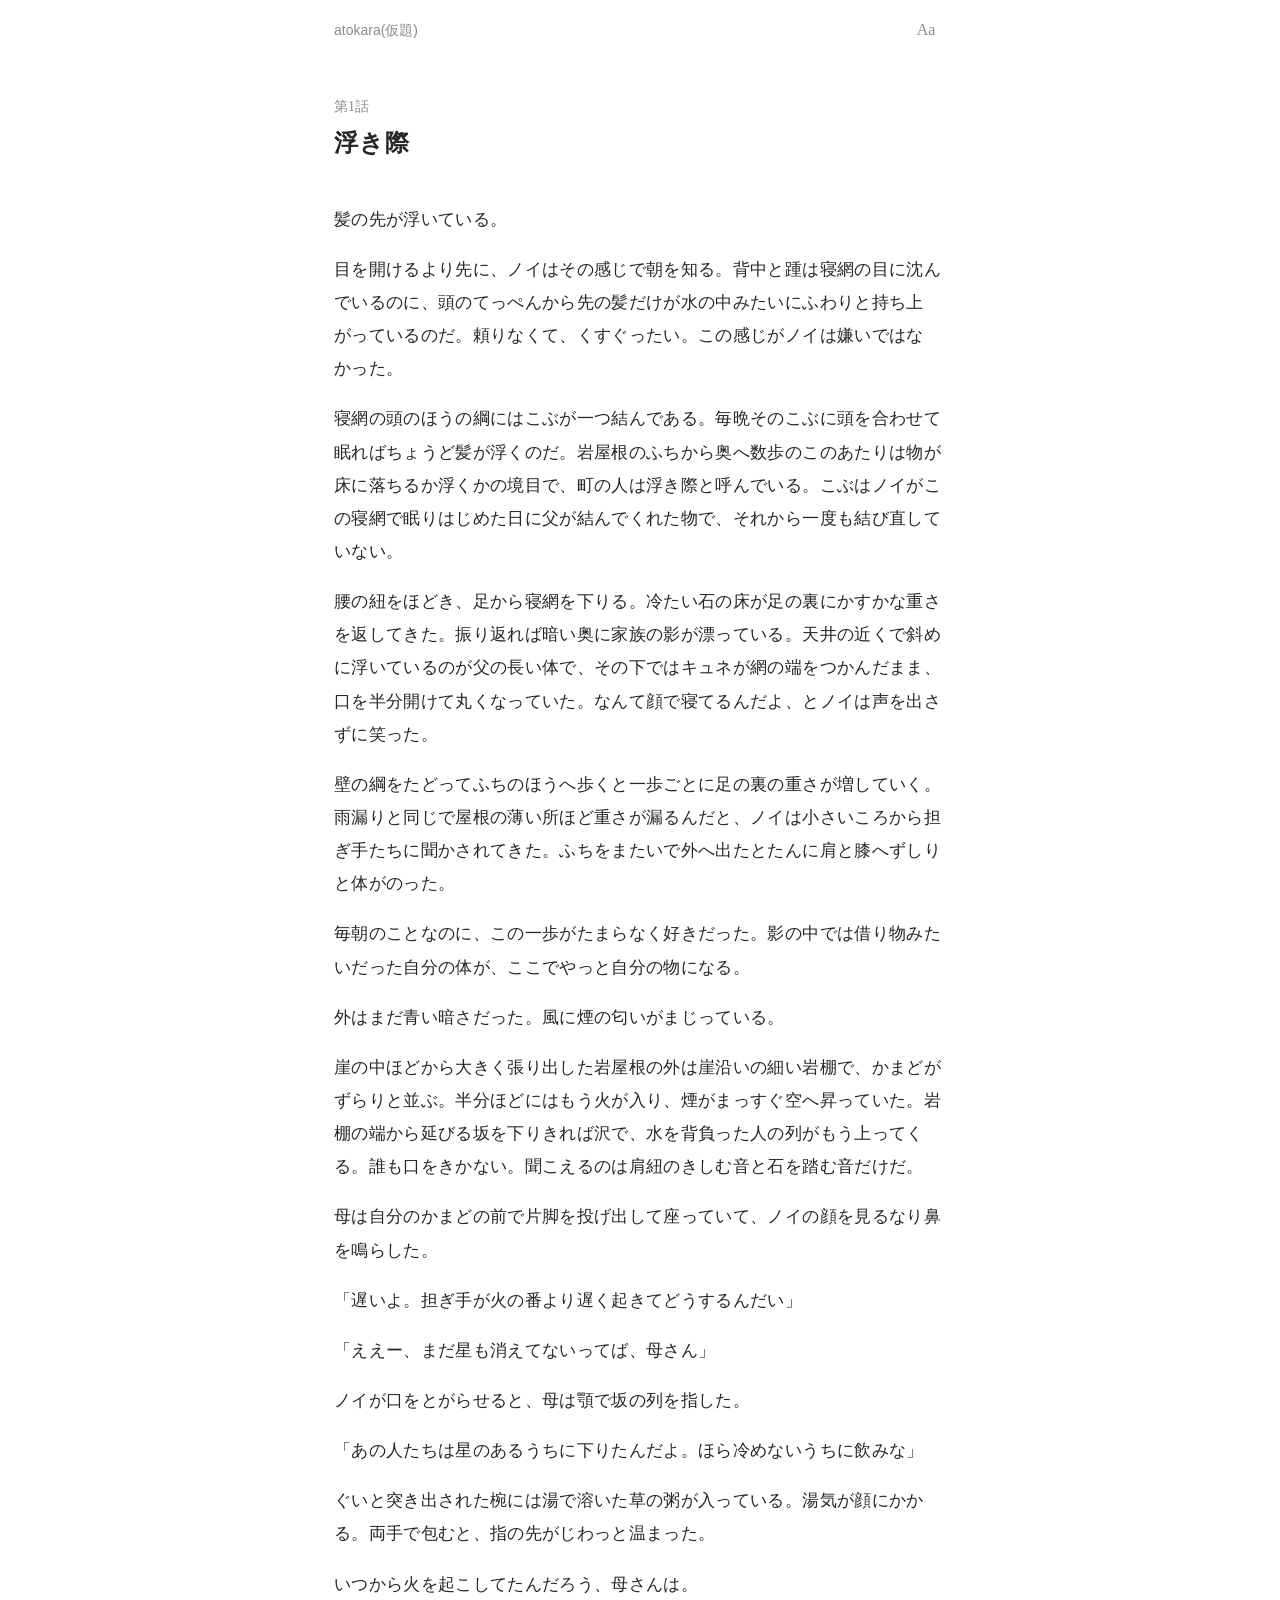
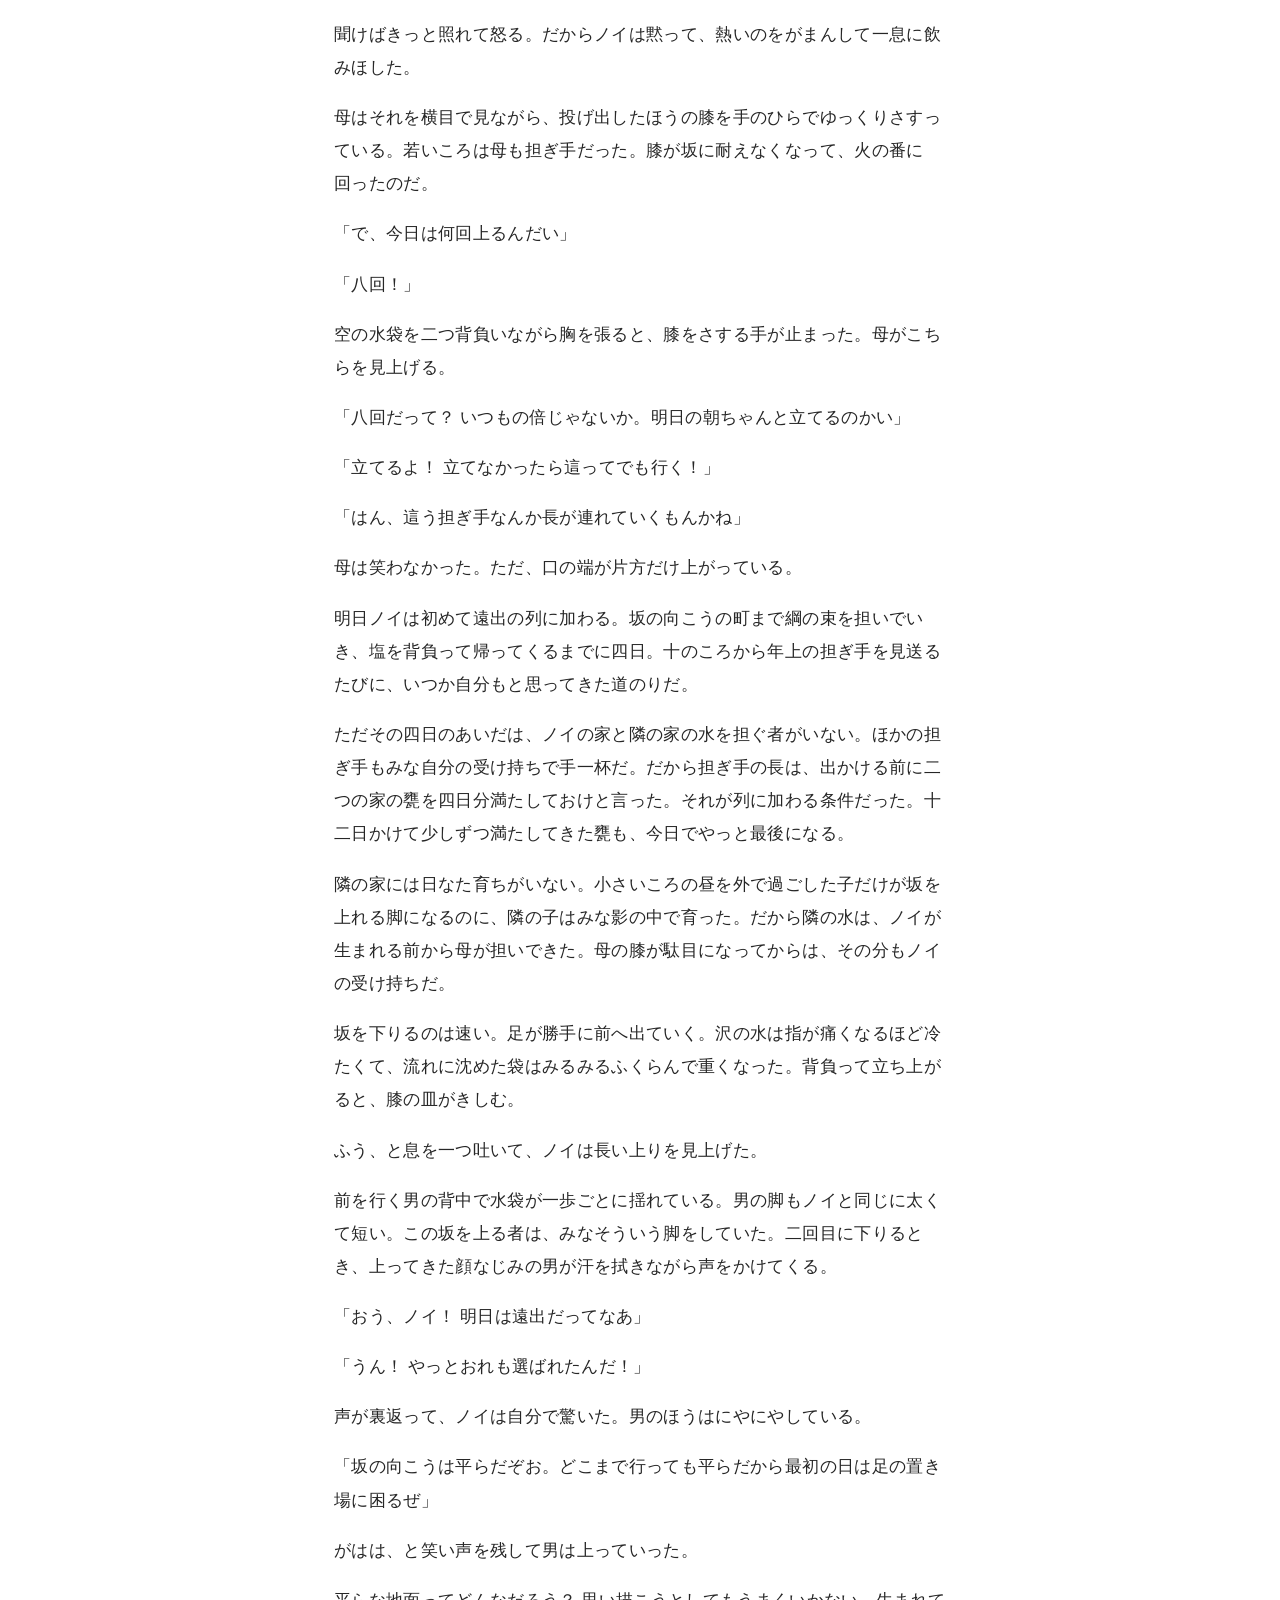
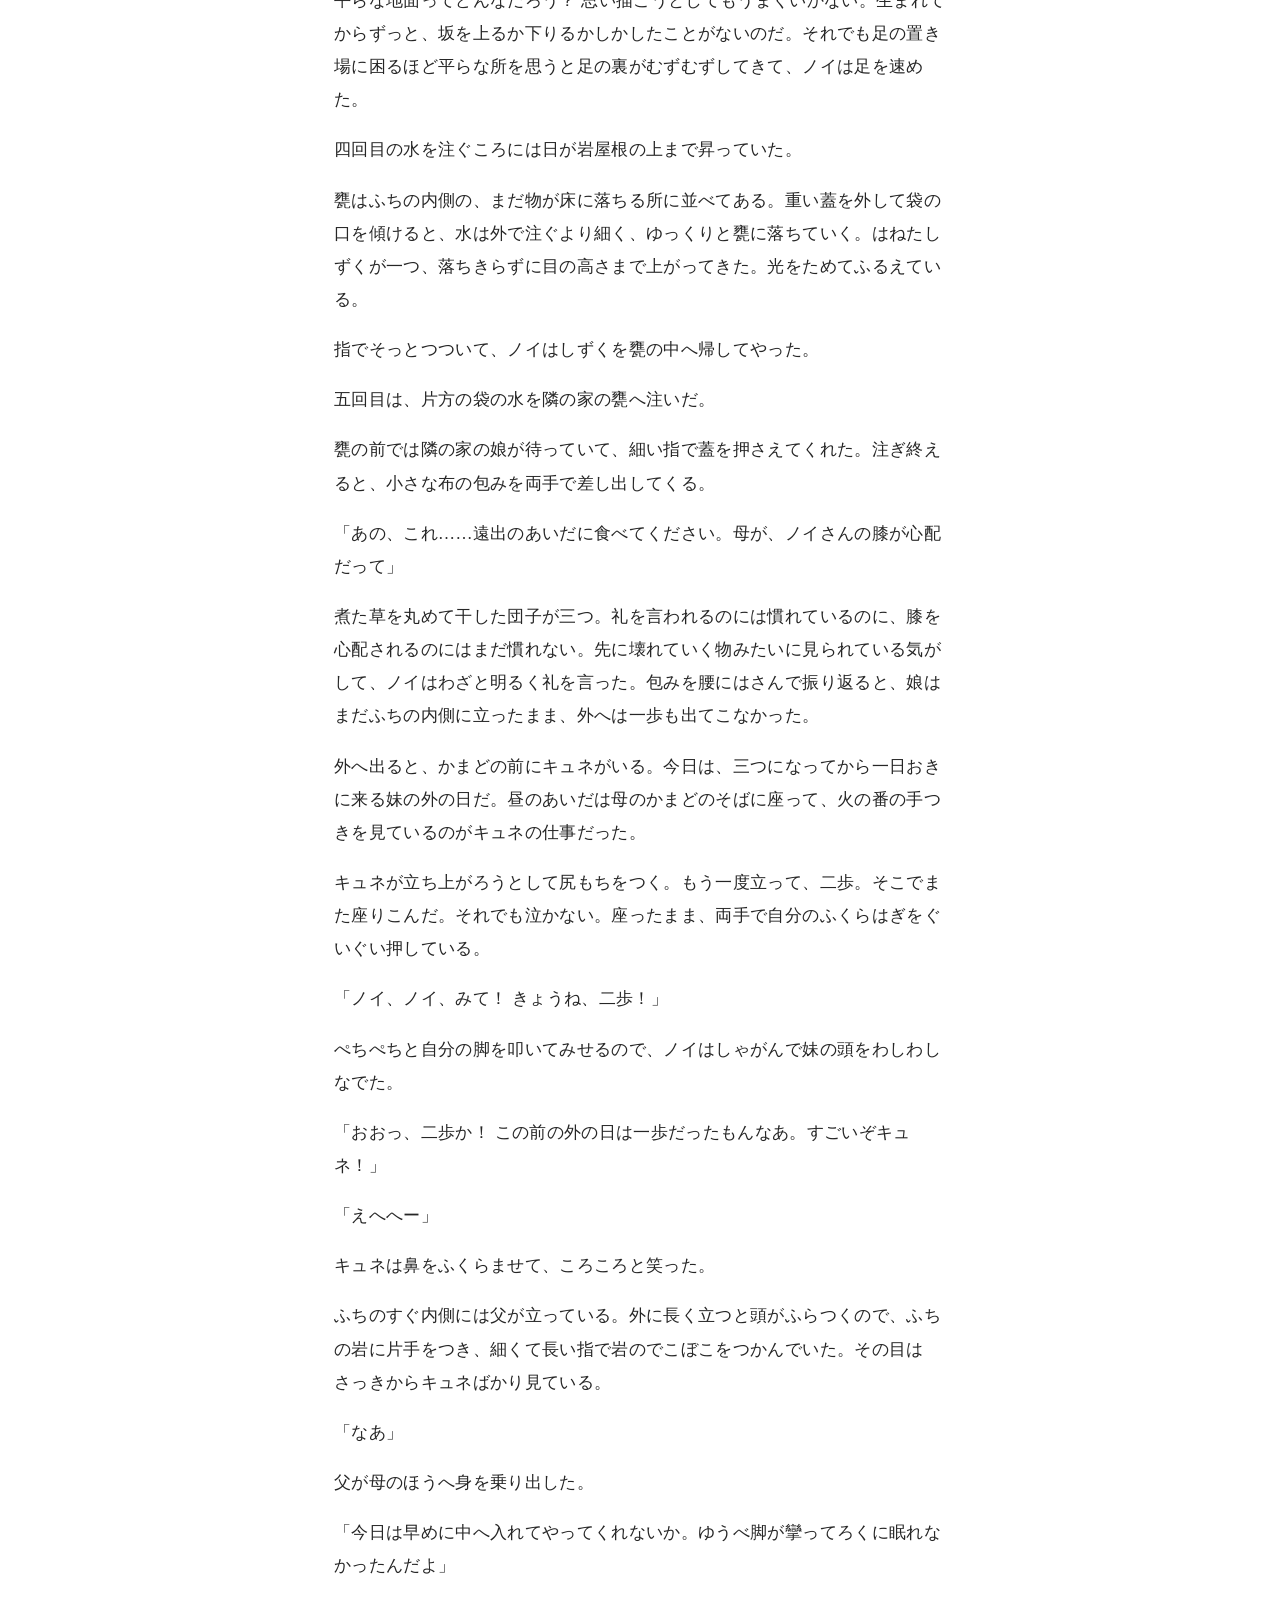
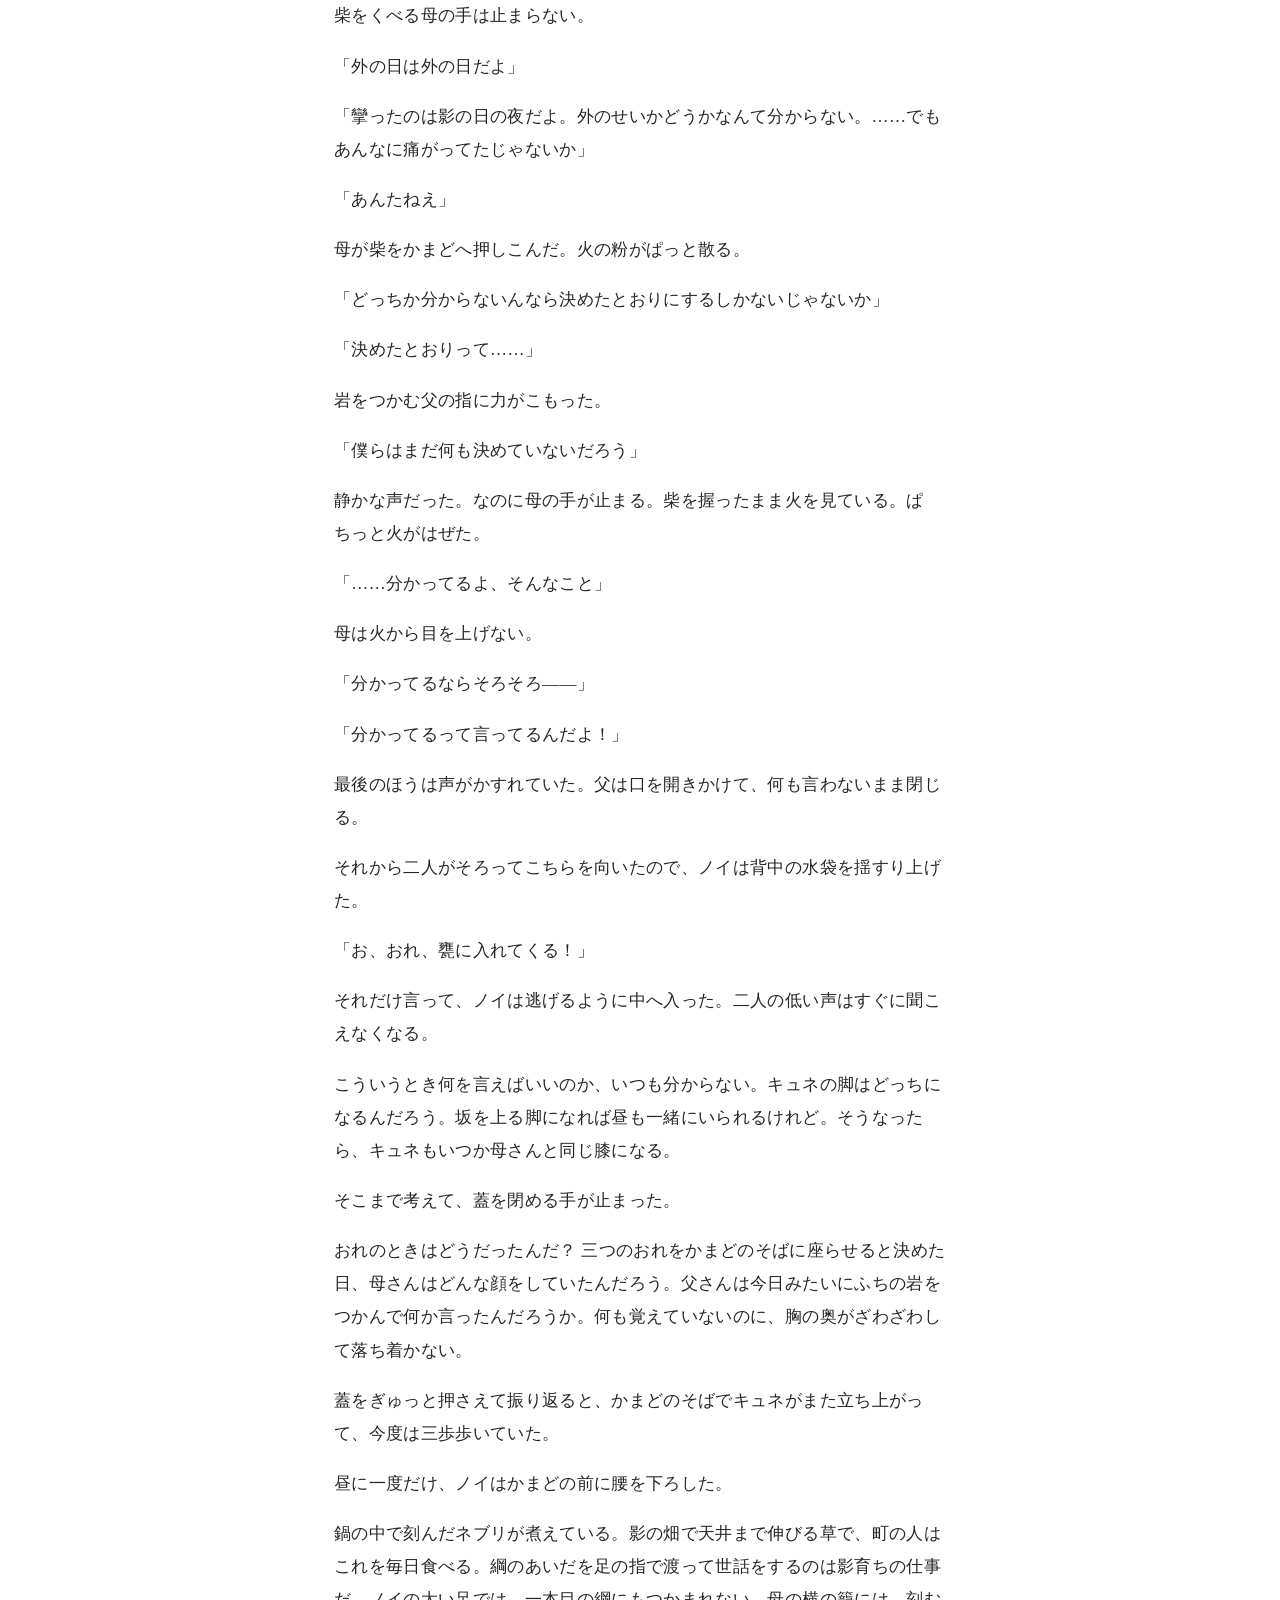
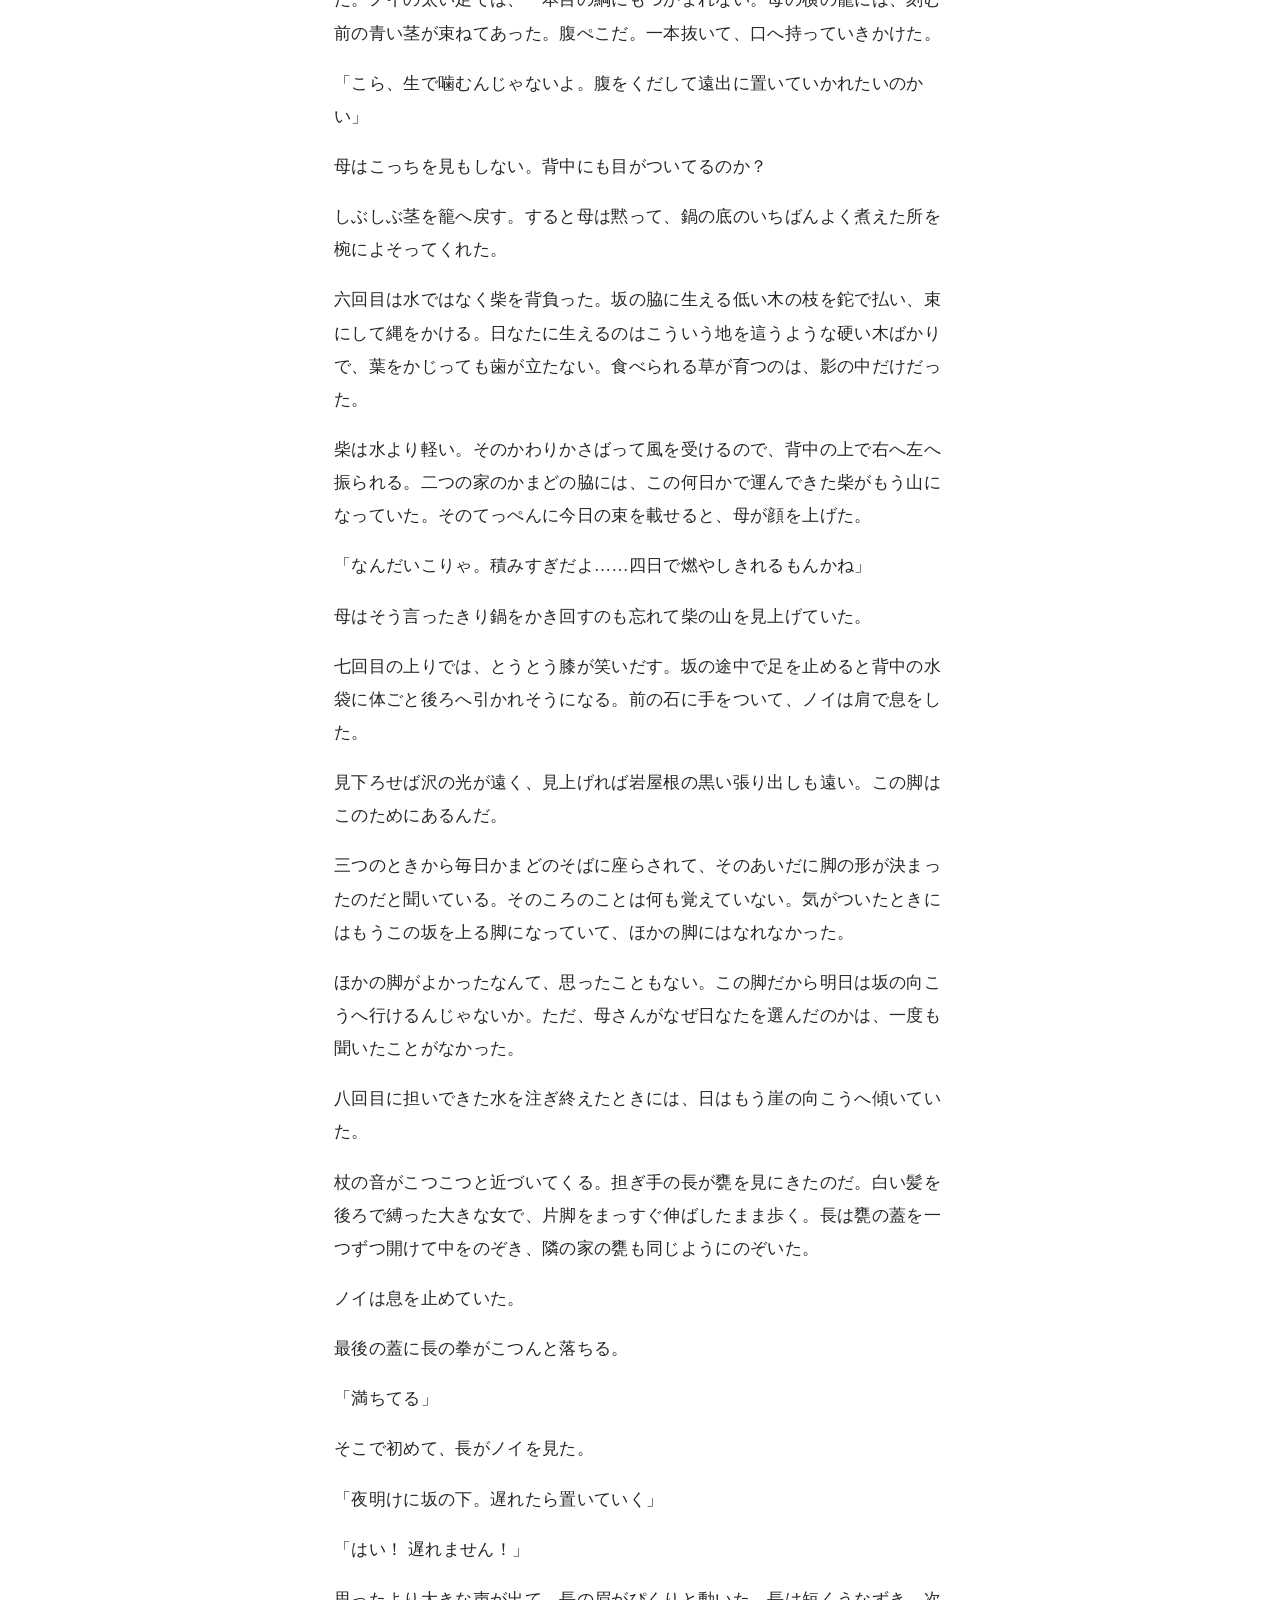
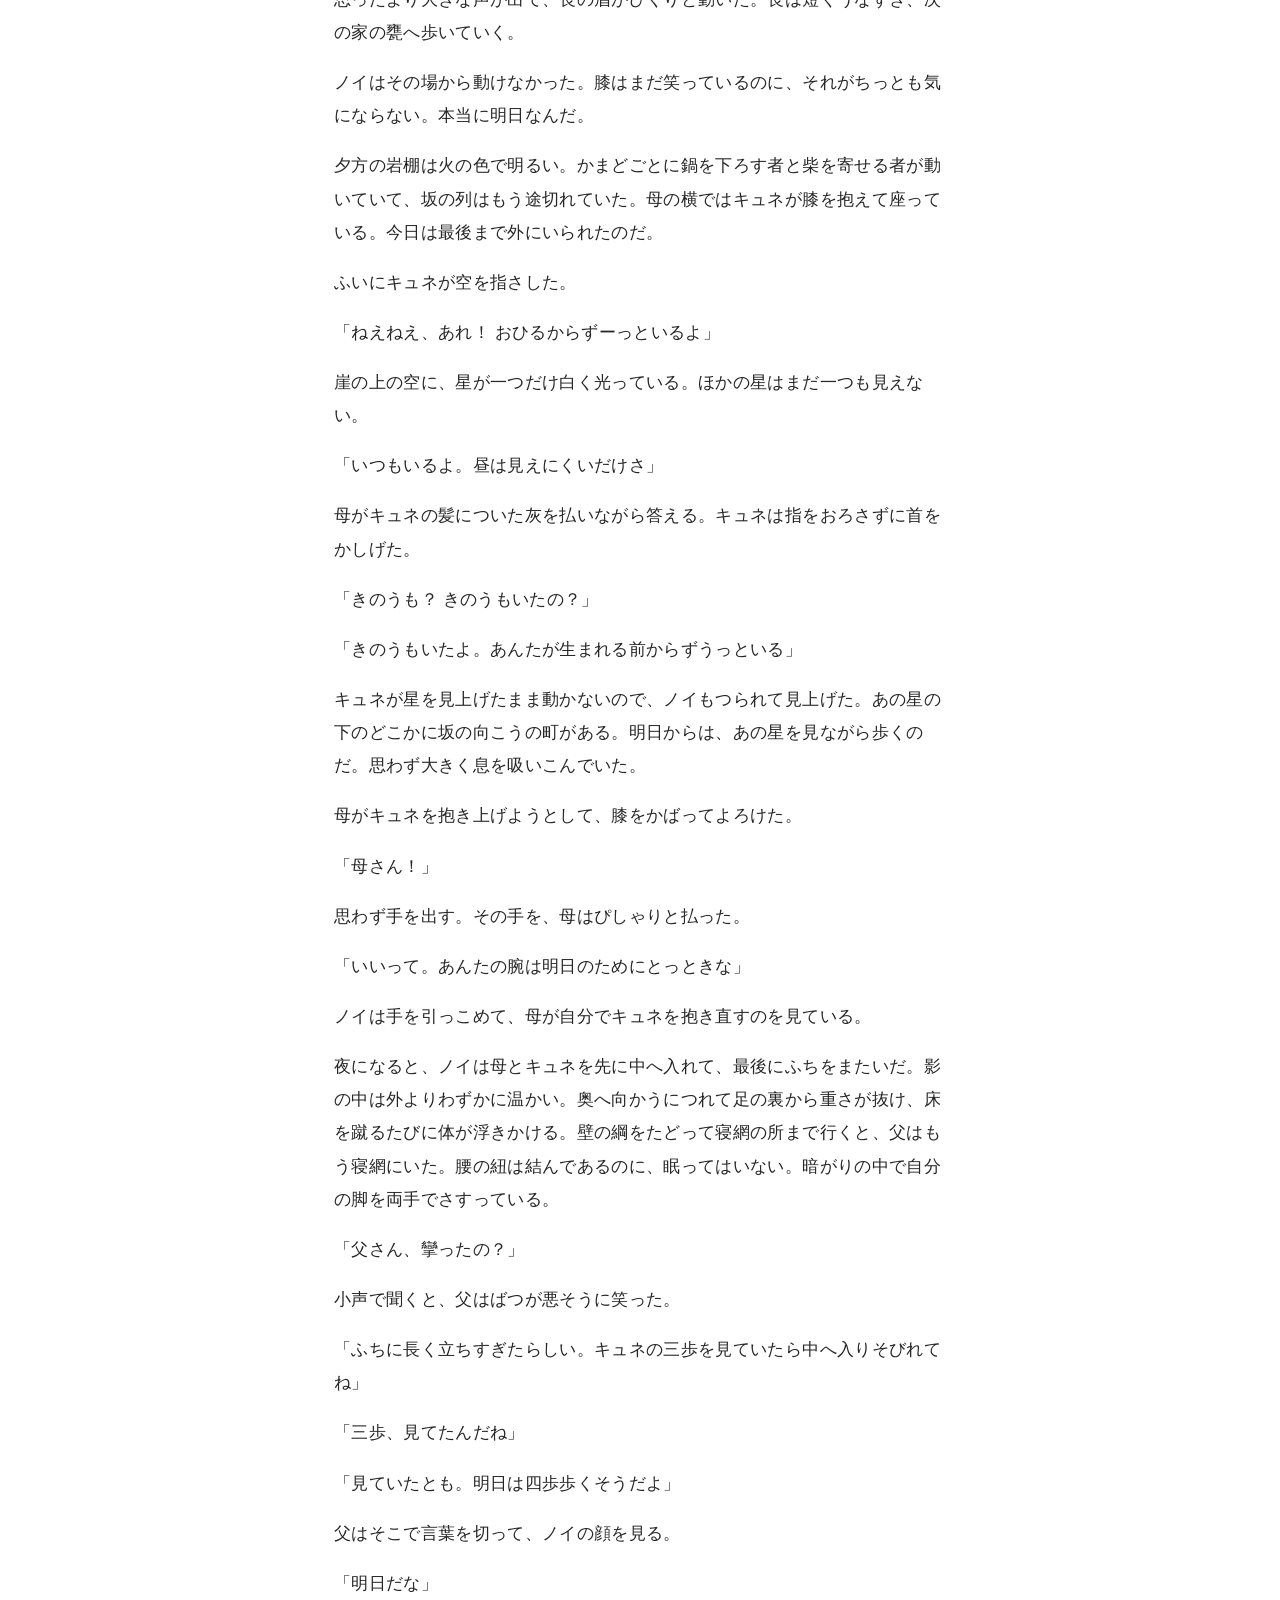
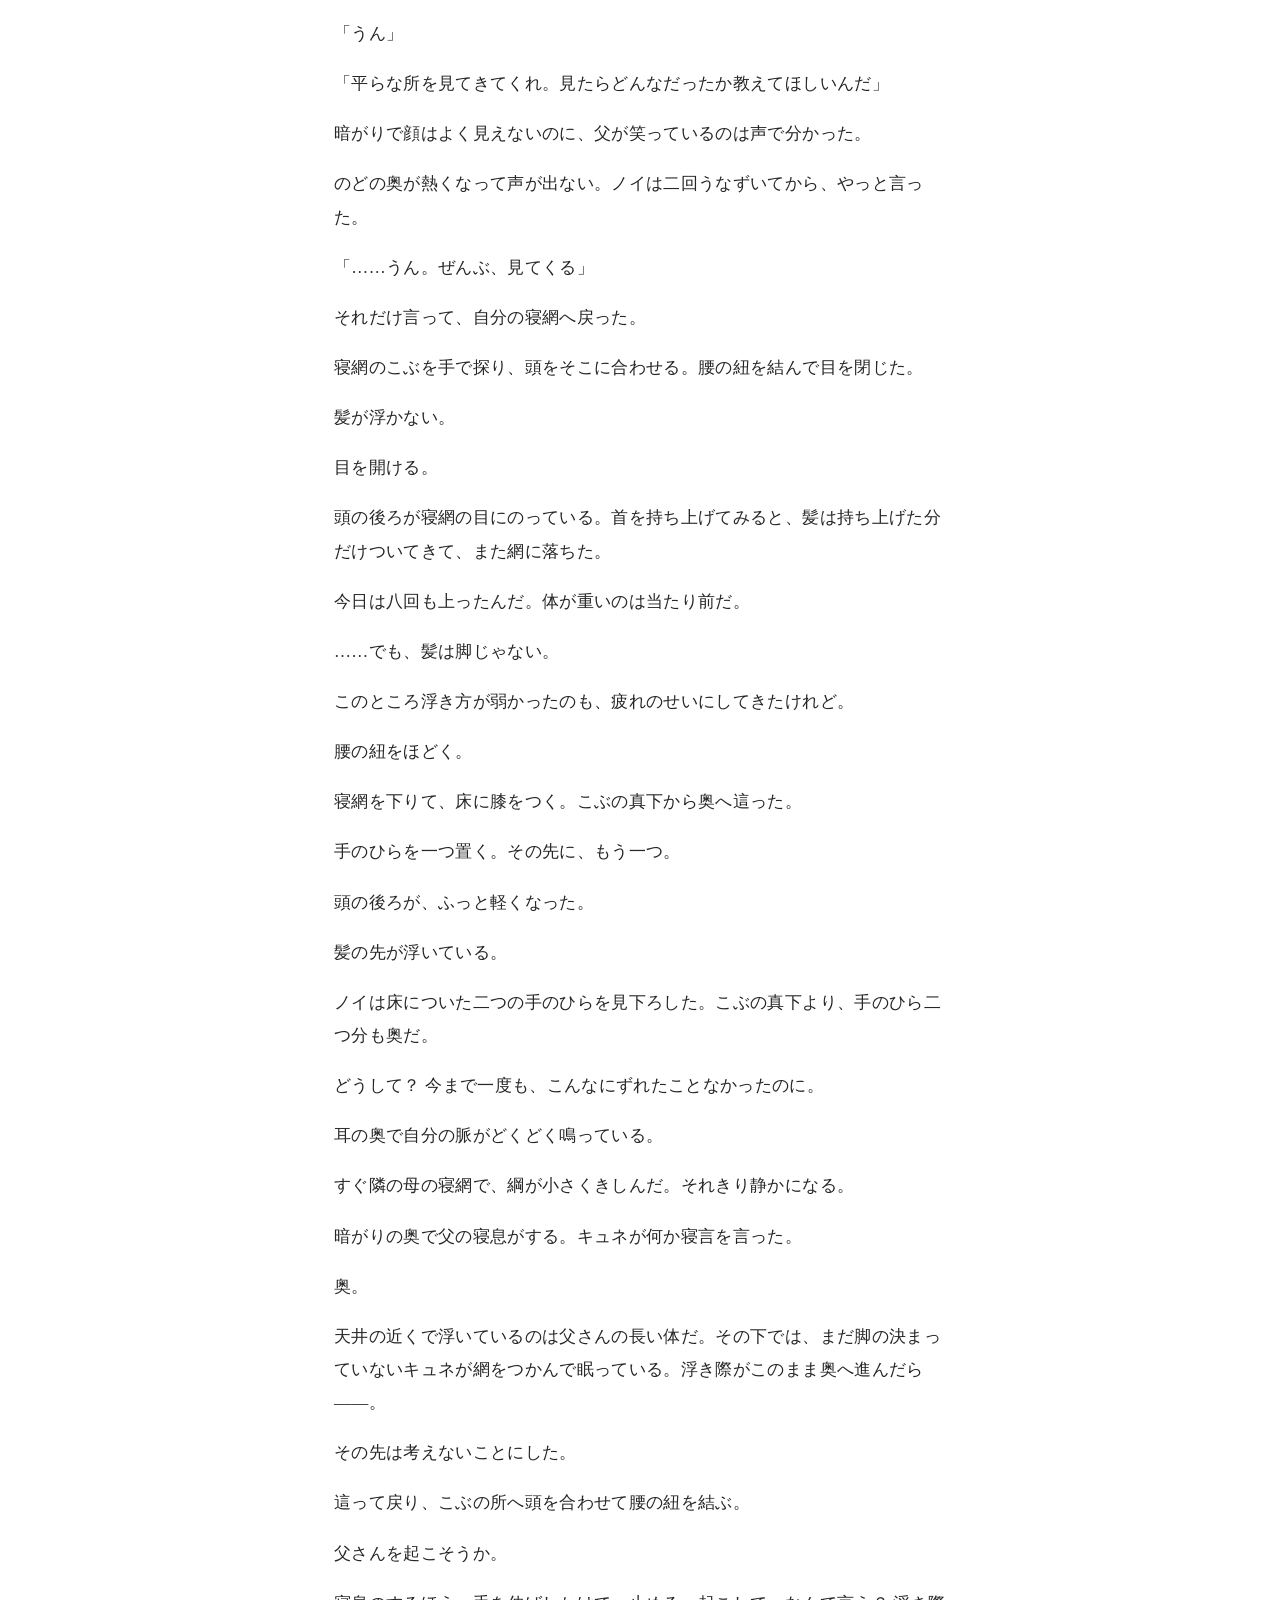
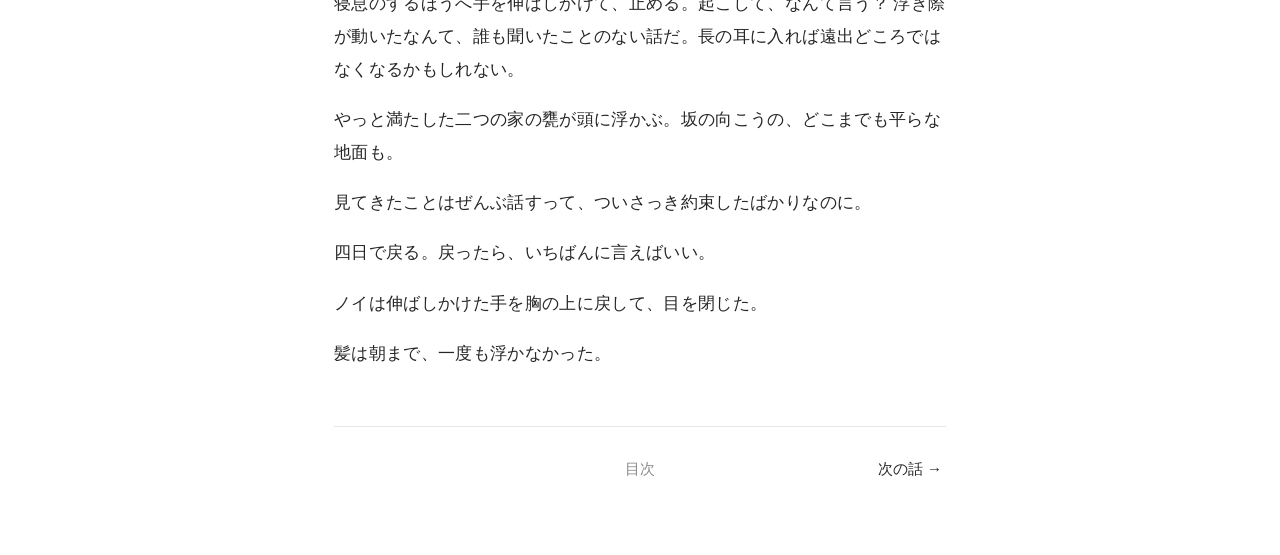
==== 1.html @ 74ebed60 "第1〜5話の試し書きを載せる Co-Authored-By: Claude Opus 5.5 <noreply@anthropic.com>" ====
<!DOCTYPE html>
<html lang="ja" data-size="m" data-theme="white">
<head>
<meta charset="utf-8">
<meta name="viewport" content="width=device-width, initial-scale=1">
<meta name="robots" content="noindex, nofollow">
<title>第1話 浮き際｜atokara(仮題)</title>
<link rel="icon" href="data:,">
<link rel="stylesheet" href="style.css">
<script>(function(){var d=document.documentElement,p='atokara:';d.classList.add('js');try{var s=localStorage.getItem(p+'size'),t=localStorage.getItem(p+'theme');if(s)d.dataset.size=s;if(t)d.dataset.theme=t;else if(matchMedia('(prefers-color-scheme: dark)').matches)d.dataset.theme='dark';}catch(e){}})();</script>
<script src="reader.js" data-key="atokara" defer></script>
</head>
<body class="episode" data-ep="1.html">
<header class="bar">
<a class="home" href="index.html">atokara(仮題)</a>
<button class="cfg-btn" type="button" aria-expanded="false" aria-controls="cfg" aria-label="文字と背景" title="文字と背景">Aa</button>
<div id="cfg" class="cfg" hidden>
<div class="row" role="group" aria-label="文字の大きさ">
<button type="button" data-size="s" class="sz-s" aria-label="小" title="小">A</button>
<button type="button" data-size="m" class="sz-m" aria-label="中" title="中">A</button>
<button type="button" data-size="l" class="sz-l" aria-label="大" title="大">A</button>
</div>
<div class="row" role="group" aria-label="背景">
<button type="button" data-theme="white" class="sw sw-white">白</button>
<button type="button" data-theme="kinari" class="sw sw-kinari">生成り</button>
<button type="button" data-theme="dark" class="sw sw-dark">黒</button>
</div>
</div>
</header>
<main class="wrap">
<header class="ep-head">
<p class="ep-no">第1話</p>
<h1 class="ep-name">浮き際</h1>
</header>
<article class="text">
<p>髪の先が浮いている。</p>
<p>目を開けるより先に、ノイはその感じで朝を知る。背中と踵は寝網の目に沈んでいるのに、頭のてっぺんから先の髪だけが水の中みたいにふわりと持ち上がっているのだ。頼りなくて、くすぐったい。この感じがノイは嫌いではなかった。</p>
<p>寝網の頭のほうの綱にはこぶが一つ結んである。毎晩そのこぶに頭を合わせて眠ればちょうど髪が浮くのだ。岩屋根のふちから奥へ数歩のこのあたりは物が床に落ちるか浮くかの境目で、町の人は浮き際と呼んでいる。こぶはノイがこの寝網で眠りはじめた日に父が結んでくれた物で、それから一度も結び直していない。</p>
<p>腰の紐をほどき、足から寝網を下りる。冷たい石の床が足の裏にかすかな重さを返してきた。振り返れば暗い奥に家族の影が漂っている。天井の近くで斜めに浮いているのが父の長い体で、その下ではキュネが網の端をつかんだまま、口を半分開けて丸くなっていた。なんて顔で寝てるんだよ、とノイは声を出さずに笑った。</p>
<p>壁の綱をたどってふちのほうへ歩くと一歩ごとに足の裏の重さが増していく。雨漏りと同じで屋根の薄い所ほど重さが漏るんだと、ノイは小さいころから担ぎ手たちに聞かされてきた。ふちをまたいで外へ出たとたんに肩と膝へずしりと体がのった。</p>
<p>毎朝のことなのに、この一歩がたまらなく好きだった。影の中では借り物みたいだった自分の体が、ここでやっと自分の物になる。</p>
<p>外はまだ青い暗さだった。風に煙の匂いがまじっている。</p>
<p>崖の中ほどから大きく張り出した岩屋根の外は崖沿いの細い岩棚で、かまどがずらりと並ぶ。半分ほどにはもう火が入り、煙がまっすぐ空へ昇っていた。岩棚の端から延びる坂を下りきれば沢で、水を背負った人の列がもう上ってくる。誰も口をきかない。聞こえるのは肩紐のきしむ音と石を踏む音だけだ。</p>
<p>母は自分のかまどの前で片脚を投げ出して座っていて、ノイの顔を見るなり鼻を鳴らした。</p>
<p>「遅いよ。担ぎ手が火の番より遅く起きてどうするんだい」</p>
<p>「ええー、まだ星も消えてないってば、母さん」</p>
<p>ノイが口をとがらせると、母は顎で坂の列を指した。</p>
<p>「あの人たちは星のあるうちに下りたんだよ。ほら冷めないうちに飲みな」</p>
<p>ぐいと突き出された椀には湯で溶いた草の粥が入っている。湯気が顔にかかる。両手で包むと、指の先がじわっと温まった。</p>
<p>いつから火を起こしてたんだろう、母さんは。</p>
<p>聞けばきっと照れて怒る。だからノイは黙って、熱いのをがまんして一息に飲みほした。</p>
<p>母はそれを横目で見ながら、投げ出したほうの膝を手のひらでゆっくりさすっている。若いころは母も担ぎ手だった。膝が坂に耐えなくなって、火の番に回ったのだ。</p>
<p>「で、今日は何回上るんだい」</p>
<p>「八回！」</p>
<p>空の水袋を二つ背負いながら胸を張ると、膝をさする手が止まった。母がこちらを見上げる。</p>
<p>「八回だって？ いつもの倍じゃないか。明日の朝ちゃんと立てるのかい」</p>
<p>「立てるよ！ 立てなかったら這ってでも行く！」</p>
<p>「はん、這う担ぎ手なんか長が連れていくもんかね」</p>
<p>母は笑わなかった。ただ、口の端が片方だけ上がっている。</p>
<p>明日ノイは初めて遠出の列に加わる。坂の向こうの町まで綱の束を担いでいき、塩を背負って帰ってくるまでに四日。十のころから年上の担ぎ手を見送るたびに、いつか自分もと思ってきた道のりだ。</p>
<p>ただその四日のあいだは、ノイの家と隣の家の水を担ぐ者がいない。ほかの担ぎ手もみな自分の受け持ちで手一杯だ。だから担ぎ手の長は、出かける前に二つの家の甕を四日分満たしておけと言った。それが列に加わる条件だった。十二日かけて少しずつ満たしてきた甕も、今日でやっと最後になる。</p>
<p>隣の家には日なた育ちがいない。小さいころの昼を外で過ごした子だけが坂を上れる脚になるのに、隣の子はみな影の中で育った。だから隣の水は、ノイが生まれる前から母が担いできた。母の膝が駄目になってからは、その分もノイの受け持ちだ。</p>
<p>坂を下りるのは速い。足が勝手に前へ出ていく。沢の水は指が痛くなるほど冷たくて、流れに沈めた袋はみるみるふくらんで重くなった。背負って立ち上がると、膝の皿がきしむ。</p>
<p>ふう、と息を一つ吐いて、ノイは長い上りを見上げた。</p>
<p>前を行く男の背中で水袋が一歩ごとに揺れている。男の脚もノイと同じに太くて短い。この坂を上る者は、みなそういう脚をしていた。二回目に下りるとき、上ってきた顔なじみの男が汗を拭きながら声をかけてくる。</p>
<p>「おう、ノイ！ 明日は遠出だってなあ」</p>
<p>「うん！ やっとおれも選ばれたんだ！」</p>
<p>声が裏返って、ノイは自分で驚いた。男のほうはにやにやしている。</p>
<p>「坂の向こうは平らだぞお。どこまで行っても平らだから最初の日は足の置き場に困るぜ」</p>
<p>がはは、と笑い声を残して男は上っていった。</p>
<p>平らな地面ってどんなだろう？ 思い描こうとしてもうまくいかない。生まれてからずっと、坂を上るか下りるかしかしたことがないのだ。それでも足の置き場に困るほど平らな所を思うと足の裏がむずむずしてきて、ノイは足を速めた。</p>
<p>四回目の水を注ぐころには日が岩屋根の上まで昇っていた。</p>
<p>甕はふちの内側の、まだ物が床に落ちる所に並べてある。重い蓋を外して袋の口を傾けると、水は外で注ぐより細く、ゆっくりと甕に落ちていく。はねたしずくが一つ、落ちきらずに目の高さまで上がってきた。光をためてふるえている。</p>
<p>指でそっとつついて、ノイはしずくを甕の中へ帰してやった。</p>
<p>五回目は、片方の袋の水を隣の家の甕へ注いだ。</p>
<p>甕の前では隣の家の娘が待っていて、細い指で蓋を押さえてくれた。注ぎ終えると、小さな布の包みを両手で差し出してくる。</p>
<p>「あの、これ……遠出のあいだに食べてください。母が、ノイさんの膝が心配だって」</p>
<p>煮た草を丸めて干した団子が三つ。礼を言われるのには慣れているのに、膝を心配されるのにはまだ慣れない。先に壊れていく物みたいに見られている気がして、ノイはわざと明るく礼を言った。包みを腰にはさんで振り返ると、娘はまだふちの内側に立ったまま、外へは一歩も出てこなかった。</p>
<p>外へ出ると、かまどの前にキュネがいる。今日は、三つになってから一日おきに来る妹の外の日だ。昼のあいだは母のかまどのそばに座って、火の番の手つきを見ているのがキュネの仕事だった。</p>
<p>キュネが立ち上がろうとして尻もちをつく。もう一度立って、二歩。そこでまた座りこんだ。それでも泣かない。座ったまま、両手で自分のふくらはぎをぐいぐい押している。</p>
<p>「ノイ、ノイ、みて！ きょうね、二歩！」</p>
<p>ぺちぺちと自分の脚を叩いてみせるので、ノイはしゃがんで妹の頭をわしわしなでた。</p>
<p>「おおっ、二歩か！ この前の外の日は一歩だったもんなあ。すごいぞキュネ！」</p>
<p>「えへへー」</p>
<p>キュネは鼻をふくらませて、ころころと笑った。</p>
<p>ふちのすぐ内側には父が立っている。外に長く立つと頭がふらつくので、ふちの岩に片手をつき、細くて長い指で岩のでこぼこをつかんでいた。その目はさっきからキュネばかり見ている。</p>
<p>「なあ」</p>
<p>父が母のほうへ身を乗り出した。</p>
<p>「今日は早めに中へ入れてやってくれないか。ゆうべ脚が攣ってろくに眠れなかったんだよ」</p>
<p>柴をくべる母の手は止まらない。</p>
<p>「外の日は外の日だよ」</p>
<p>「攣ったのは影の日の夜だよ。外のせいかどうかなんて分からない。……でもあんなに痛がってたじゃないか」</p>
<p>「あんたねえ」</p>
<p>母が柴をかまどへ押しこんだ。火の粉がぱっと散る。</p>
<p>「どっちか分からないんなら決めたとおりにするしかないじゃないか」</p>
<p>「決めたとおりって……」</p>
<p>岩をつかむ父の指に力がこもった。</p>
<p>「僕らはまだ何も決めていないだろう」</p>
<p>静かな声だった。なのに母の手が止まる。柴を握ったまま火を見ている。ぱちっと火がはぜた。</p>
<p>「……分かってるよ、そんなこと」</p>
<p>母は火から目を上げない。</p>
<p>「分かってるならそろそろ――」</p>
<p>「分かってるって言ってるんだよ！」</p>
<p>最後のほうは声がかすれていた。父は口を開きかけて、何も言わないまま閉じる。</p>
<p>それから二人がそろってこちらを向いたので、ノイは背中の水袋を揺すり上げた。</p>
<p>「お、おれ、甕に入れてくる！」</p>
<p>それだけ言って、ノイは逃げるように中へ入った。二人の低い声はすぐに聞こえなくなる。</p>
<p>こういうとき何を言えばいいのか、いつも分からない。キュネの脚はどっちになるんだろう。坂を上る脚になれば昼も一緒にいられるけれど。そうなったら、キュネもいつか母さんと同じ膝になる。</p>
<p>そこまで考えて、蓋を閉める手が止まった。</p>
<p>おれのときはどうだったんだ？ 三つのおれをかまどのそばに座らせると決めた日、母さんはどんな顔をしていたんだろう。父さんは今日みたいにふちの岩をつかんで何か言ったんだろうか。何も覚えていないのに、胸の奥がざわざわして落ち着かない。</p>
<p>蓋をぎゅっと押さえて振り返ると、かまどのそばでキュネがまた立ち上がって、今度は三歩歩いていた。</p>
<p>昼に一度だけ、ノイはかまどの前に腰を下ろした。</p>
<p>鍋の中で刻んだネブリが煮えている。影の畑で天井まで伸びる草で、町の人はこれを毎日食べる。綱のあいだを足の指で渡って世話をするのは影育ちの仕事だ。ノイの太い足では、一本目の綱にもつかまれない。母の横の籠には、刻む前の青い茎が束ねてあった。腹ぺこだ。一本抜いて、口へ持っていきかけた。</p>
<p>「こら、生で噛むんじゃないよ。腹をくだして遠出に置いていかれたいのかい」</p>
<p>母はこっちを見もしない。背中にも目がついてるのか？</p>
<p>しぶしぶ茎を籠へ戻す。すると母は黙って、鍋の底のいちばんよく煮えた所を椀によそってくれた。</p>
<p>六回目は水ではなく柴を背負った。坂の脇に生える低い木の枝を鉈で払い、束にして縄をかける。日なたに生えるのはこういう地を這うような硬い木ばかりで、葉をかじっても歯が立たない。食べられる草が育つのは、影の中だけだった。</p>
<p>柴は水より軽い。そのかわりかさばって風を受けるので、背中の上で右へ左へ振られる。二つの家のかまどの脇には、この何日かで運んできた柴がもう山になっていた。そのてっぺんに今日の束を載せると、母が顔を上げた。</p>
<p>「なんだいこりゃ。積みすぎだよ……四日で燃やしきれるもんかね」</p>
<p>母はそう言ったきり鍋をかき回すのも忘れて柴の山を見上げていた。</p>
<p>七回目の上りでは、とうとう膝が笑いだす。坂の途中で足を止めると背中の水袋に体ごと後ろへ引かれそうになる。前の石に手をついて、ノイは肩で息をした。</p>
<p>見下ろせば沢の光が遠く、見上げれば岩屋根の黒い張り出しも遠い。この脚はこのためにあるんだ。</p>
<p>三つのときから毎日かまどのそばに座らされて、そのあいだに脚の形が決まったのだと聞いている。そのころのことは何も覚えていない。気がついたときにはもうこの坂を上る脚になっていて、ほかの脚にはなれなかった。</p>
<p>ほかの脚がよかったなんて、思ったこともない。この脚だから明日は坂の向こうへ行けるんじゃないか。ただ、母さんがなぜ日なたを選んだのかは、一度も聞いたことがなかった。</p>
<p>八回目に担いできた水を注ぎ終えたときには、日はもう崖の向こうへ傾いていた。</p>
<p>杖の音がこつこつと近づいてくる。担ぎ手の長が甕を見にきたのだ。白い髪を後ろで縛った大きな女で、片脚をまっすぐ伸ばしたまま歩く。長は甕の蓋を一つずつ開けて中をのぞき、隣の家の甕も同じようにのぞいた。</p>
<p>ノイは息を止めていた。</p>
<p>最後の蓋に長の拳がこつんと落ちる。</p>
<p>「満ちてる」</p>
<p>そこで初めて、長がノイを見た。</p>
<p>「夜明けに坂の下。遅れたら置いていく」</p>
<p>「はい！ 遅れません！」</p>
<p>思ったより大きな声が出て、長の眉がぴくりと動いた。長は短くうなずき、次の家の甕へ歩いていく。</p>
<p>ノイはその場から動けなかった。膝はまだ笑っているのに、それがちっとも気にならない。本当に明日なんだ。</p>
<p>夕方の岩棚は火の色で明るい。かまどごとに鍋を下ろす者と柴を寄せる者が動いていて、坂の列はもう途切れていた。母の横ではキュネが膝を抱えて座っている。今日は最後まで外にいられたのだ。</p>
<p>ふいにキュネが空を指さした。</p>
<p>「ねえねえ、あれ！ おひるからずーっといるよ」</p>
<p>崖の上の空に、星が一つだけ白く光っている。ほかの星はまだ一つも見えない。</p>
<p>「いつもいるよ。昼は見えにくいだけさ」</p>
<p>母がキュネの髪についた灰を払いながら答える。キュネは指をおろさずに首をかしげた。</p>
<p>「きのうも？ きのうもいたの？」</p>
<p>「きのうもいたよ。あんたが生まれる前からずうっといる」</p>
<p>キュネが星を見上げたまま動かないので、ノイもつられて見上げた。あの星の下のどこかに坂の向こうの町がある。明日からは、あの星を見ながら歩くのだ。思わず大きく息を吸いこんでいた。</p>
<p>母がキュネを抱き上げようとして、膝をかばってよろけた。</p>
<p>「母さん！」</p>
<p>思わず手を出す。その手を、母はぴしゃりと払った。</p>
<p>「いいって。あんたの腕は明日のためにとっときな」</p>
<p>ノイは手を引っこめて、母が自分でキュネを抱き直すのを見ている。</p>
<p>夜になると、ノイは母とキュネを先に中へ入れて、最後にふちをまたいだ。影の中は外よりわずかに温かい。奥へ向かうにつれて足の裏から重さが抜け、床を蹴るたびに体が浮きかける。壁の綱をたどって寝網の所まで行くと、父はもう寝網にいた。腰の紐は結んであるのに、眠ってはいない。暗がりの中で自分の脚を両手でさすっている。</p>
<p>「父さん、攣ったの？」</p>
<p>小声で聞くと、父はばつが悪そうに笑った。</p>
<p>「ふちに長く立ちすぎたらしい。キュネの三歩を見ていたら中へ入りそびれてね」</p>
<p>「三歩、見てたんだね」</p>
<p>「見ていたとも。明日は四歩歩くそうだよ」</p>
<p>父はそこで言葉を切って、ノイの顔を見る。</p>
<p>「明日だな」</p>
<p>「うん」</p>
<p>「平らな所を見てきてくれ。見たらどんなだったか教えてほしいんだ」</p>
<p>暗がりで顔はよく見えないのに、父が笑っているのは声で分かった。</p>
<p>のどの奥が熱くなって声が出ない。ノイは二回うなずいてから、やっと言った。</p>
<p>「……うん。ぜんぶ、見てくる」</p>
<p>それだけ言って、自分の寝網へ戻った。</p>
<p>寝網のこぶを手で探り、頭をそこに合わせる。腰の紐を結んで目を閉じた。</p>
<p>髪が浮かない。</p>
<p>目を開ける。</p>
<p>頭の後ろが寝網の目にのっている。首を持ち上げてみると、髪は持ち上げた分だけついてきて、また網に落ちた。</p>
<p>今日は八回も上ったんだ。体が重いのは当たり前だ。</p>
<p>……でも、髪は脚じゃない。</p>
<p>このところ浮き方が弱かったのも、疲れのせいにしてきたけれど。</p>
<p>腰の紐をほどく。</p>
<p>寝網を下りて、床に膝をつく。こぶの真下から奥へ這った。</p>
<p>手のひらを一つ置く。その先に、もう一つ。</p>
<p>頭の後ろが、ふっと軽くなった。</p>
<p>髪の先が浮いている。</p>
<p>ノイは床についた二つの手のひらを見下ろした。こぶの真下より、手のひら二つ分も奥だ。</p>
<p>どうして？ 今まで一度も、こんなにずれたことなかったのに。</p>
<p>耳の奥で自分の脈がどくどく鳴っている。</p>
<p>すぐ隣の母の寝網で、綱が小さくきしんだ。それきり静かになる。</p>
<p>暗がりの奥で父の寝息がする。キュネが何か寝言を言った。</p>
<p>奥。</p>
<p>天井の近くで浮いているのは父さんの長い体だ。その下では、まだ脚の決まっていないキュネが網をつかんで眠っている。浮き際がこのまま奥へ進んだら――。</p>
<p>その先は考えないことにした。</p>
<p>這って戻り、こぶの所へ頭を合わせて腰の紐を結ぶ。</p>
<p>父さんを起こそうか。</p>
<p>寝息のするほうへ手を伸ばしかけて、止める。起こして、なんて言う？ 浮き際が動いたなんて、誰も聞いたことのない話だ。長の耳に入れば遠出どころではなくなるかもしれない。</p>
<p>やっと満たした二つの家の甕が頭に浮かぶ。坂の向こうの、どこまでも平らな地面も。</p>
<p>見てきたことはぜんぶ話すって、ついさっき約束したばかりなのに。</p>
<p>四日で戻る。戻ったら、いちばんに言えばいい。</p>
<p>ノイは伸ばしかけた手を胸の上に戻して、目を閉じた。</p>
<p>髪は朝まで、一度も浮かなかった。</p>
</article>
<nav class="pager">
<span class="prev"></span>
<a class="toc-link" href="index.html">目次</a>
<a class="next" href="2.html" rel="next">次の話 →</a>
</nav>
</main>
</body>
</html>
---- style.css ----
:root {
  --serif: "Hiragino Mincho ProN", "Yu Mincho", "YuMincho", "BIZ UDPMincho", "Noto Serif JP", serif;
  --sans: "Hiragino Sans", "Hiragino Kaku Gothic ProN", "Yu Gothic UI", "Meiryo", "Noto Sans JP", sans-serif;
  --fs: 17px;
}
html[data-size="s"] { --fs: 15px; }
html[data-size="m"] { --fs: 17px; }
html[data-size="l"] { --fs: 20px; }

html[data-theme="white"]  { --bg: #ffffff; --fg: #262626; --mute: #8c8c8c; --line: #e7e7e7; }
html[data-theme="kinari"] { --bg: #f4eee0; --fg: #3a3329; --mute: #8e836f; --line: #e1d8c3; }
html[data-theme="dark"]   { --bg: #151515; --fg: #cdc8be; --mute: #7a766e; --line: #2b2b2b; color-scheme: dark; }

* { box-sizing: border-box; }
[hidden] { display: none !important; }

html { background: var(--bg); color: var(--fg); -webkit-text-size-adjust: 100%; }
body { margin: 0; font-family: var(--sans); font-size: 15px; line-height: 1.6; }
a { color: inherit; text-decoration: none; }
a:hover { text-decoration: underline; text-underline-offset: 0.25em; }
button { font: inherit; color: inherit; background: none; border: 0; padding: 0; cursor: pointer; }
:focus-visible { outline: 2px solid var(--mute); outline-offset: 2px; }

.wrap { max-width: calc(var(--fs) * 36 + 40px); margin: 0 auto; padding: 0 20px 64px; }

/* 上の帯 */
.bar {
  position: relative; display: flex; align-items: center; justify-content: space-between;
  max-width: calc(var(--fs) * 36 + 40px); margin: 0 auto; padding: 14px 20px;
  font-size: 14px; color: var(--mute);
}
.cfg-btn { visibility: hidden; width: 40px; height: 32px; font-family: var(--serif); font-size: 16px; color: var(--mute); }
.js .cfg-btn { visibility: visible; }
.cfg-btn[aria-expanded="true"], .cfg-btn:hover { color: var(--fg); }
.cfg {
  position: absolute; top: 48px; right: 20px; z-index: 10;
  display: grid; gap: 12px; padding: 14px;
  background: var(--bg); border: 1px solid var(--line); border-radius: 4px;
}
.row { display: flex; gap: 6px; }
.row button { min-width: 44px; height: 36px; padding: 0 8px; border-radius: 3px; color: var(--mute); transition: color .12s; }
.row button:hover { color: var(--fg); }
.row button[aria-pressed="true"] { color: var(--fg); text-decoration: underline; text-underline-offset: 0.3em; }
.sz-s { font-size: 13px; } .sz-m { font-size: 16px; } .sz-l { font-size: 20px; }
.row button { font-family: var(--serif); }
.row .sw { border: 1px solid var(--line); font-size: 13px; }
.row .sw.sw-white  { background: #ffffff; color: #262626; }
.row .sw.sw-kinari { background: #f4eee0; color: #3a3329; }
.row .sw.sw-dark   { background: #151515; color: #cdc8be; }

/* 目次 */
.work { font-family: var(--serif); font-weight: 600; font-size: 26px; letter-spacing: 0.04em; margin: 40px 0 28px; }
.start { display: flex; flex-wrap: wrap; gap: 12px; margin-bottom: 44px; }
.go {
  display: inline-flex; align-items: baseline; gap: 10px;
  padding: 10px 18px; border: 1px solid var(--fg); border-radius: 3px;
  transition: background-color .12s, color .12s;
}
.go:hover { text-decoration: none; background: var(--fg); color: var(--bg); }
.go:active { transform: translateY(1px); }
.resume-ep { font-size: 13px; opacity: 0.75; }
.toc { list-style: none; margin: 0; padding: 0; border-top: 1px solid var(--line); }
.toc li { border-bottom: 1px solid var(--line); }
.toc a { display: flex; gap: 16px; padding: 15px 2px; font-family: var(--serif); font-size: 17px; }
.toc .no { min-width: 4em; color: var(--mute); }

/* 各話 */
.ep-head { margin: 36px 0 40px; font-family: var(--serif); }
.ep-no { margin: 0 0 6px; font-size: 14px; color: var(--mute); }
.ep-name { margin: 0; font-size: 24px; font-weight: 600; letter-spacing: 0.04em; }
.text { font-family: var(--serif); font-size: var(--fs); line-height: 1.95; letter-spacing: 0.02em; word-break: normal; line-break: strict; overflow-wrap: anywhere; }
.text p { margin: 0 0 1em; }
.pager {
  display: grid; grid-template-columns: 1fr auto 1fr; align-items: center; gap: 12px;
  margin-top: 56px; padding-top: 20px; border-top: 1px solid var(--line); font-size: 15px;
}
.pager a { padding: 10px 4px; }
.pager .next { justify-self: end; }
.pager .toc-link { color: var(--mute); }
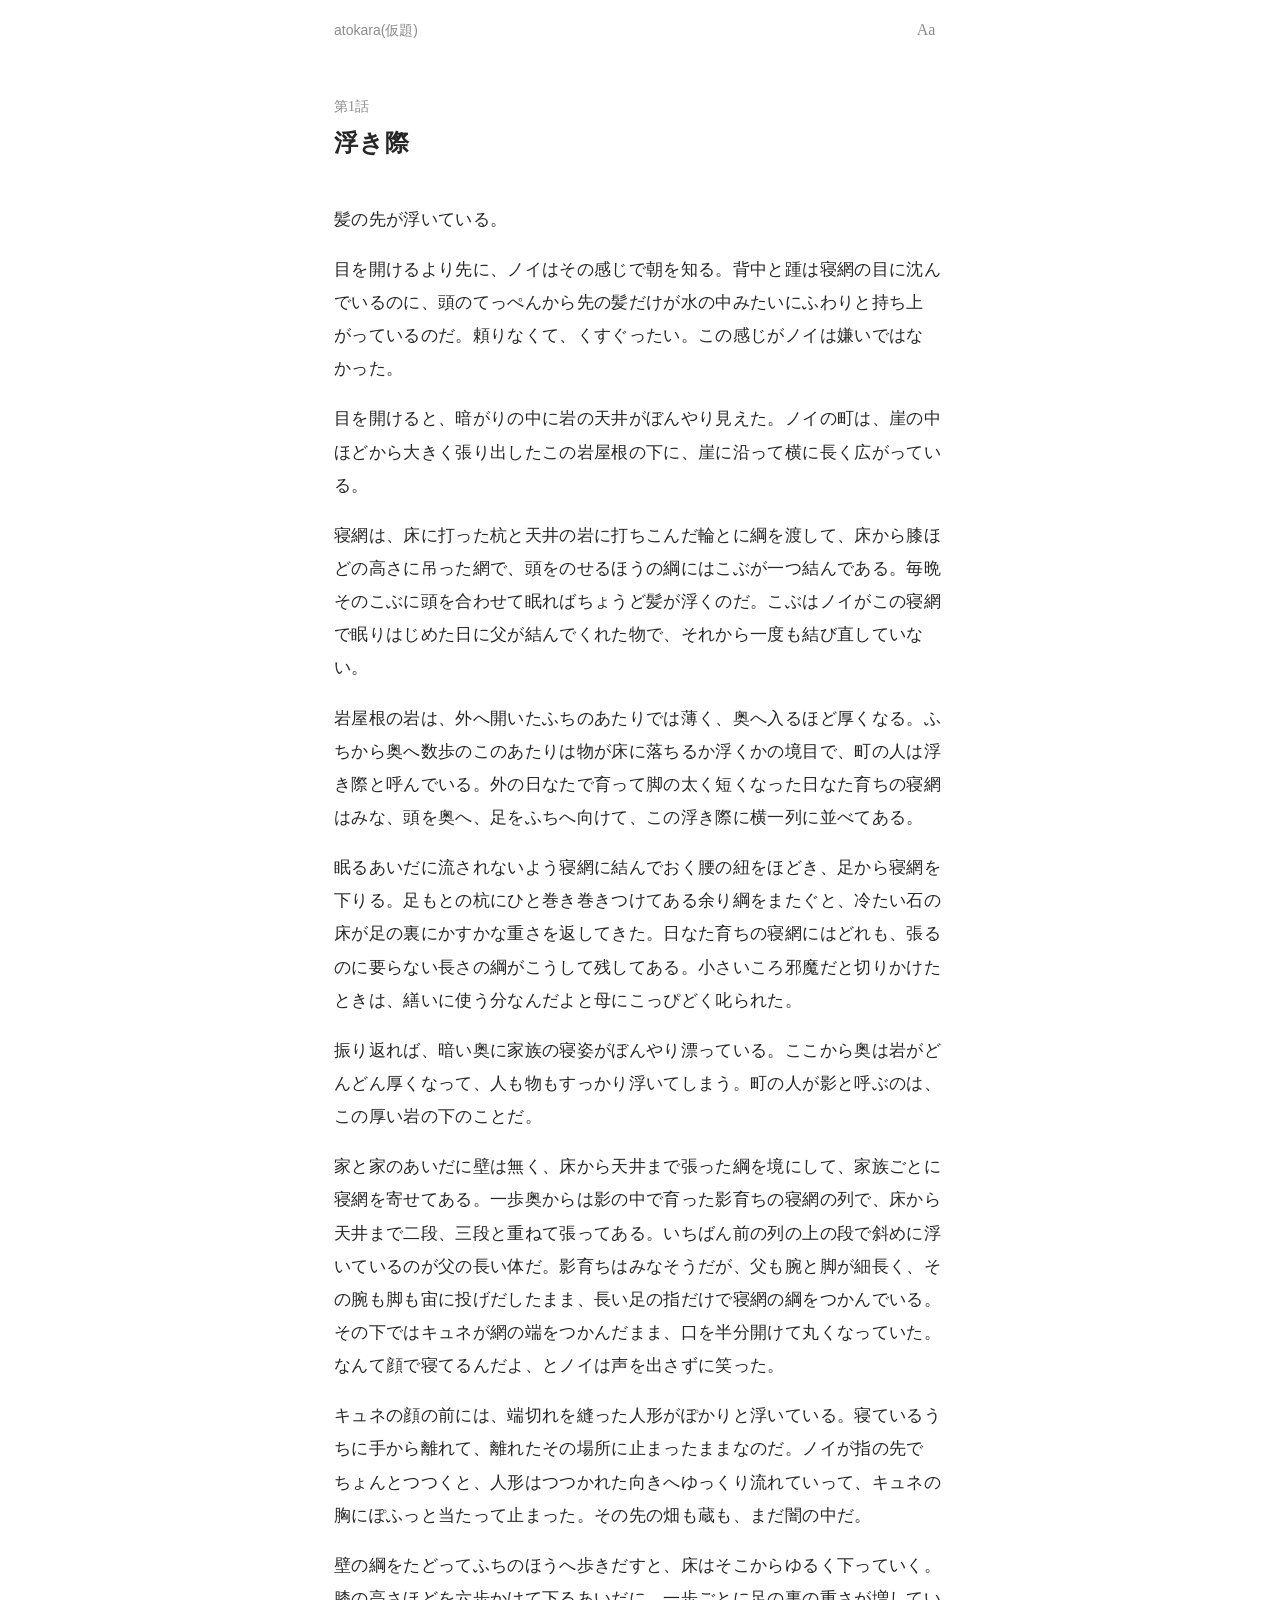
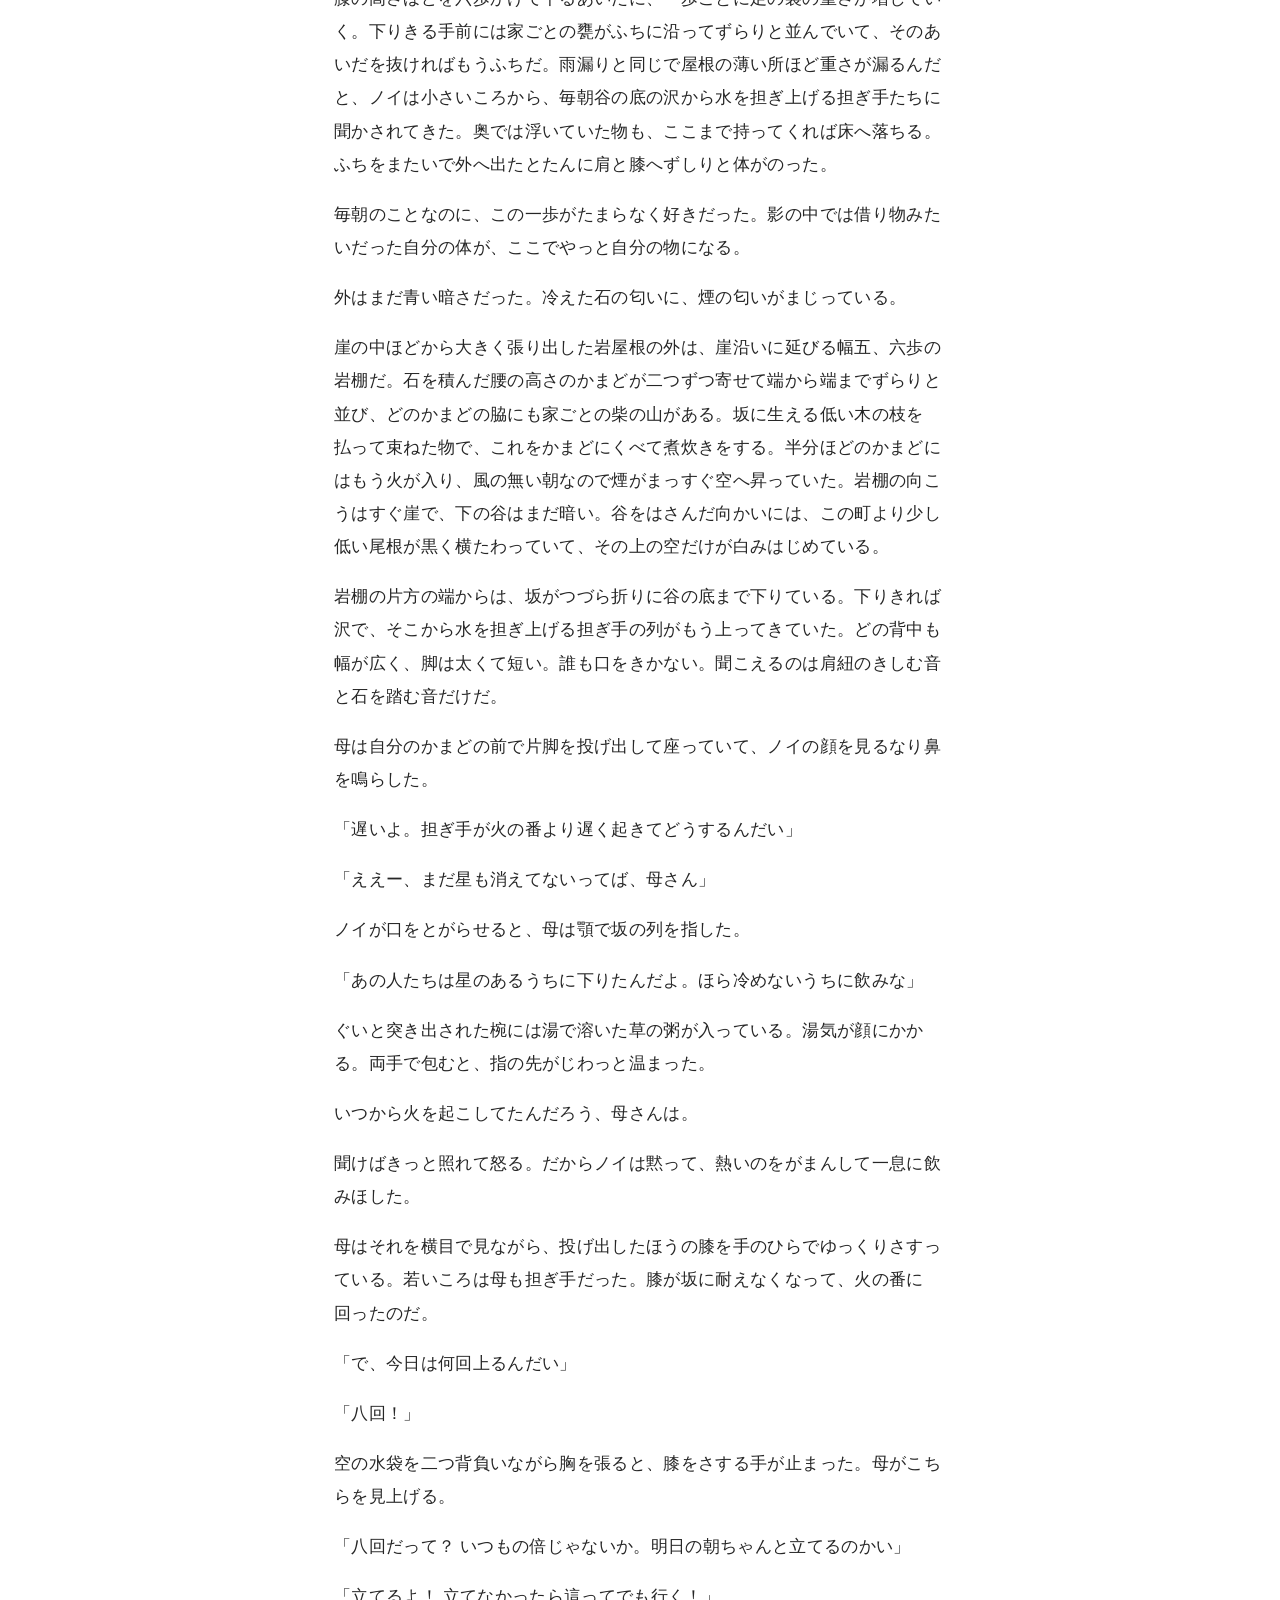
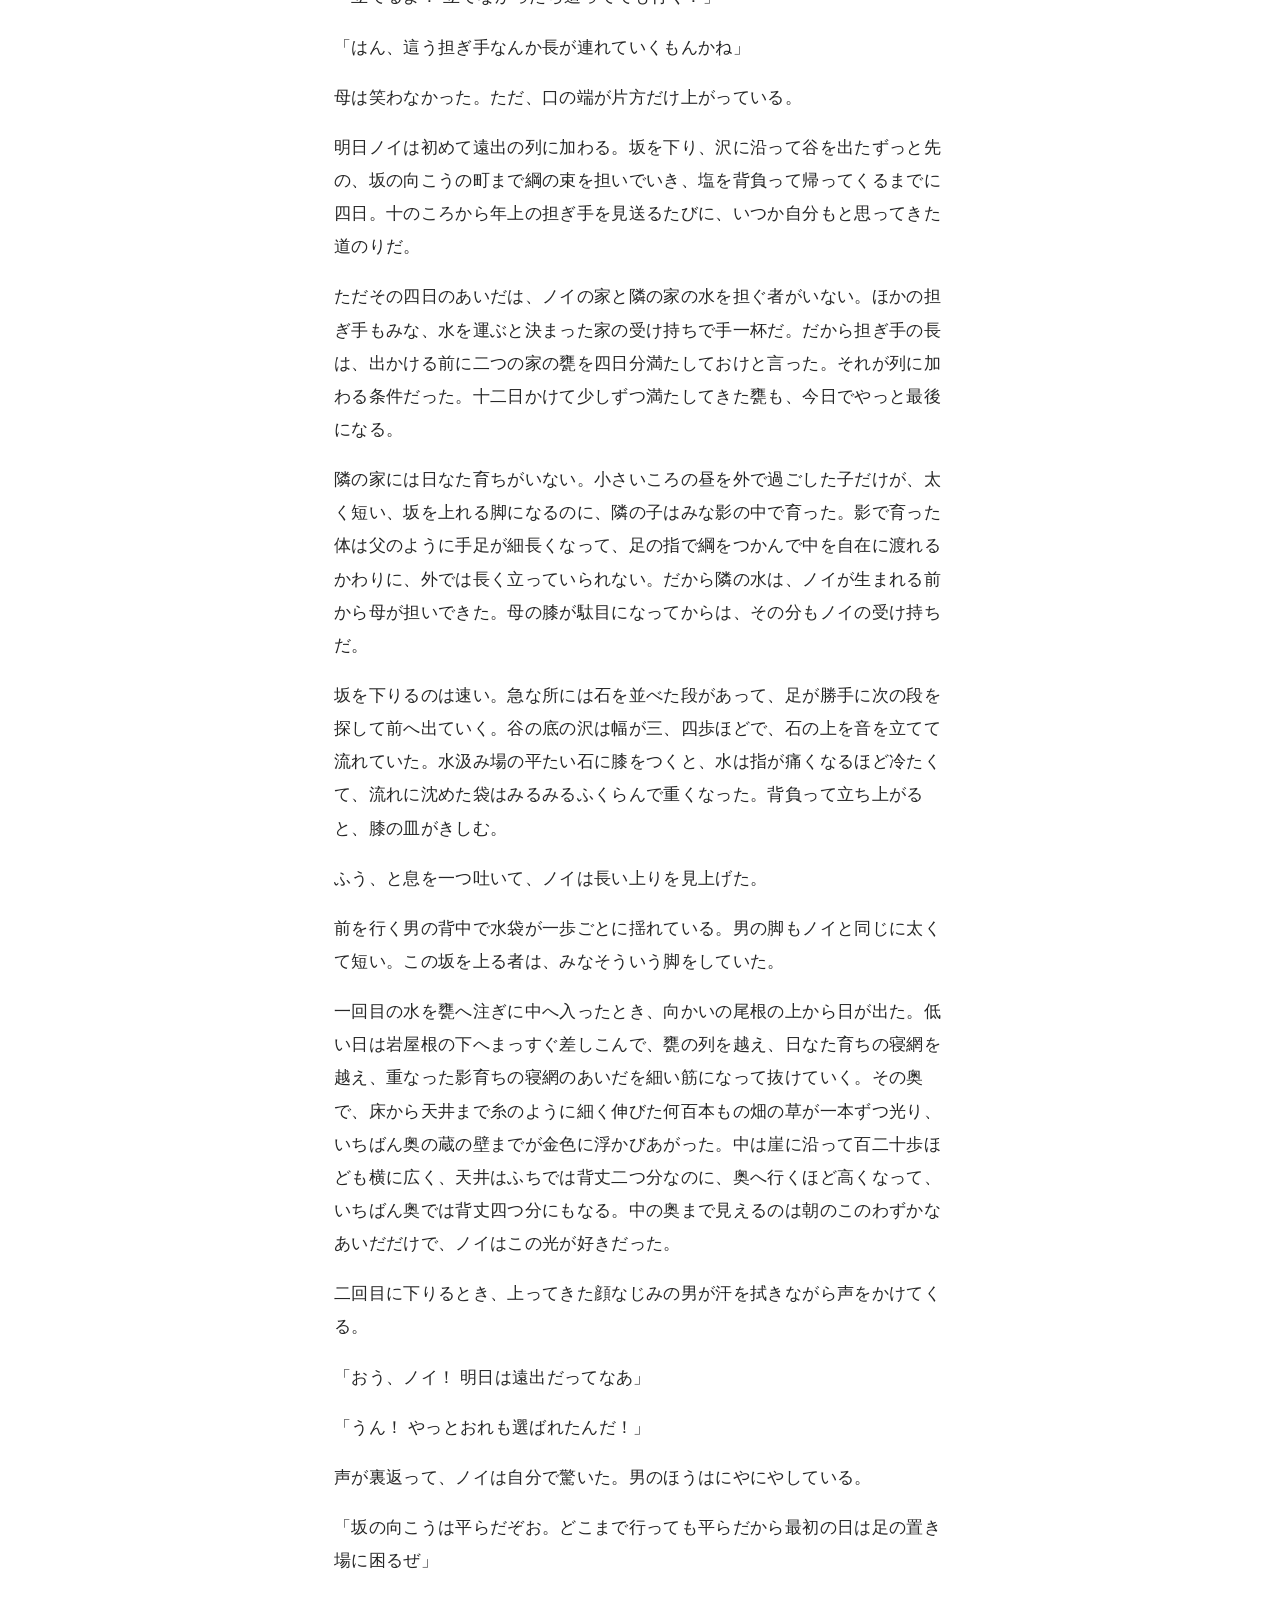
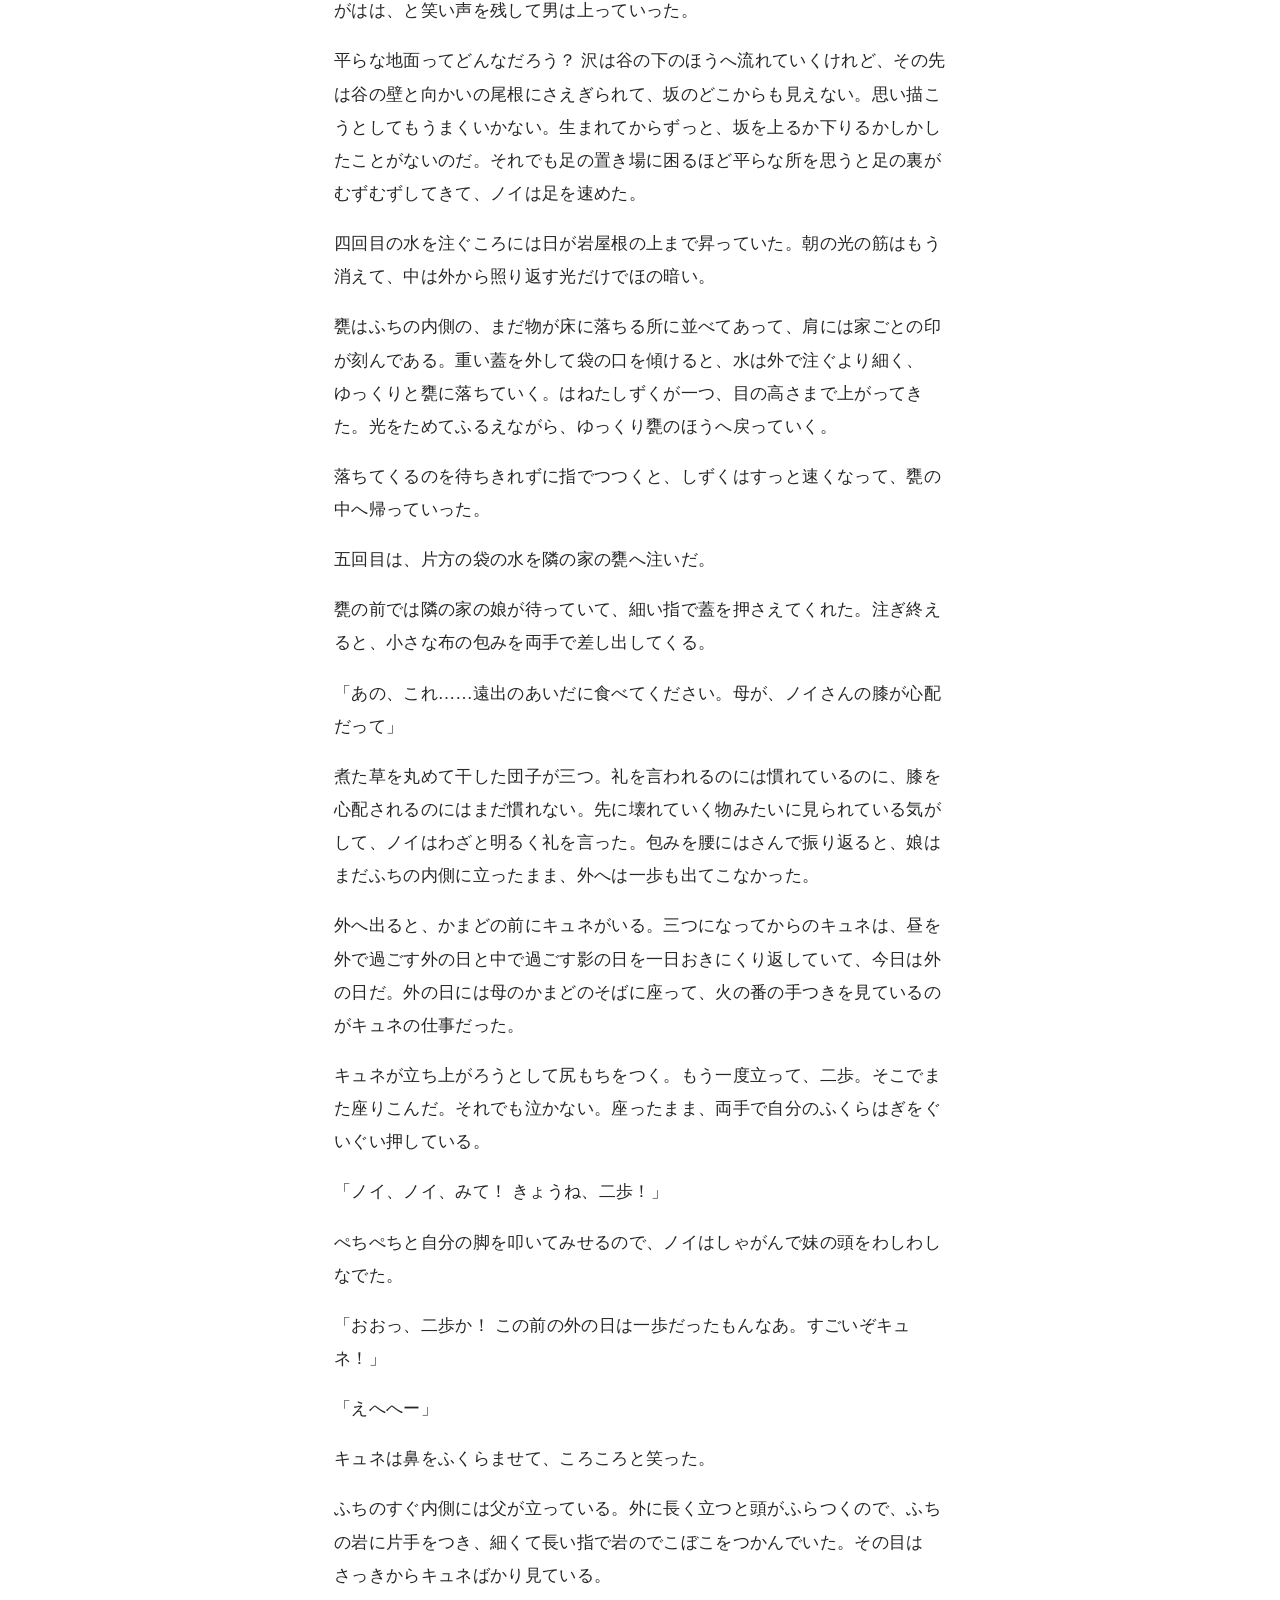
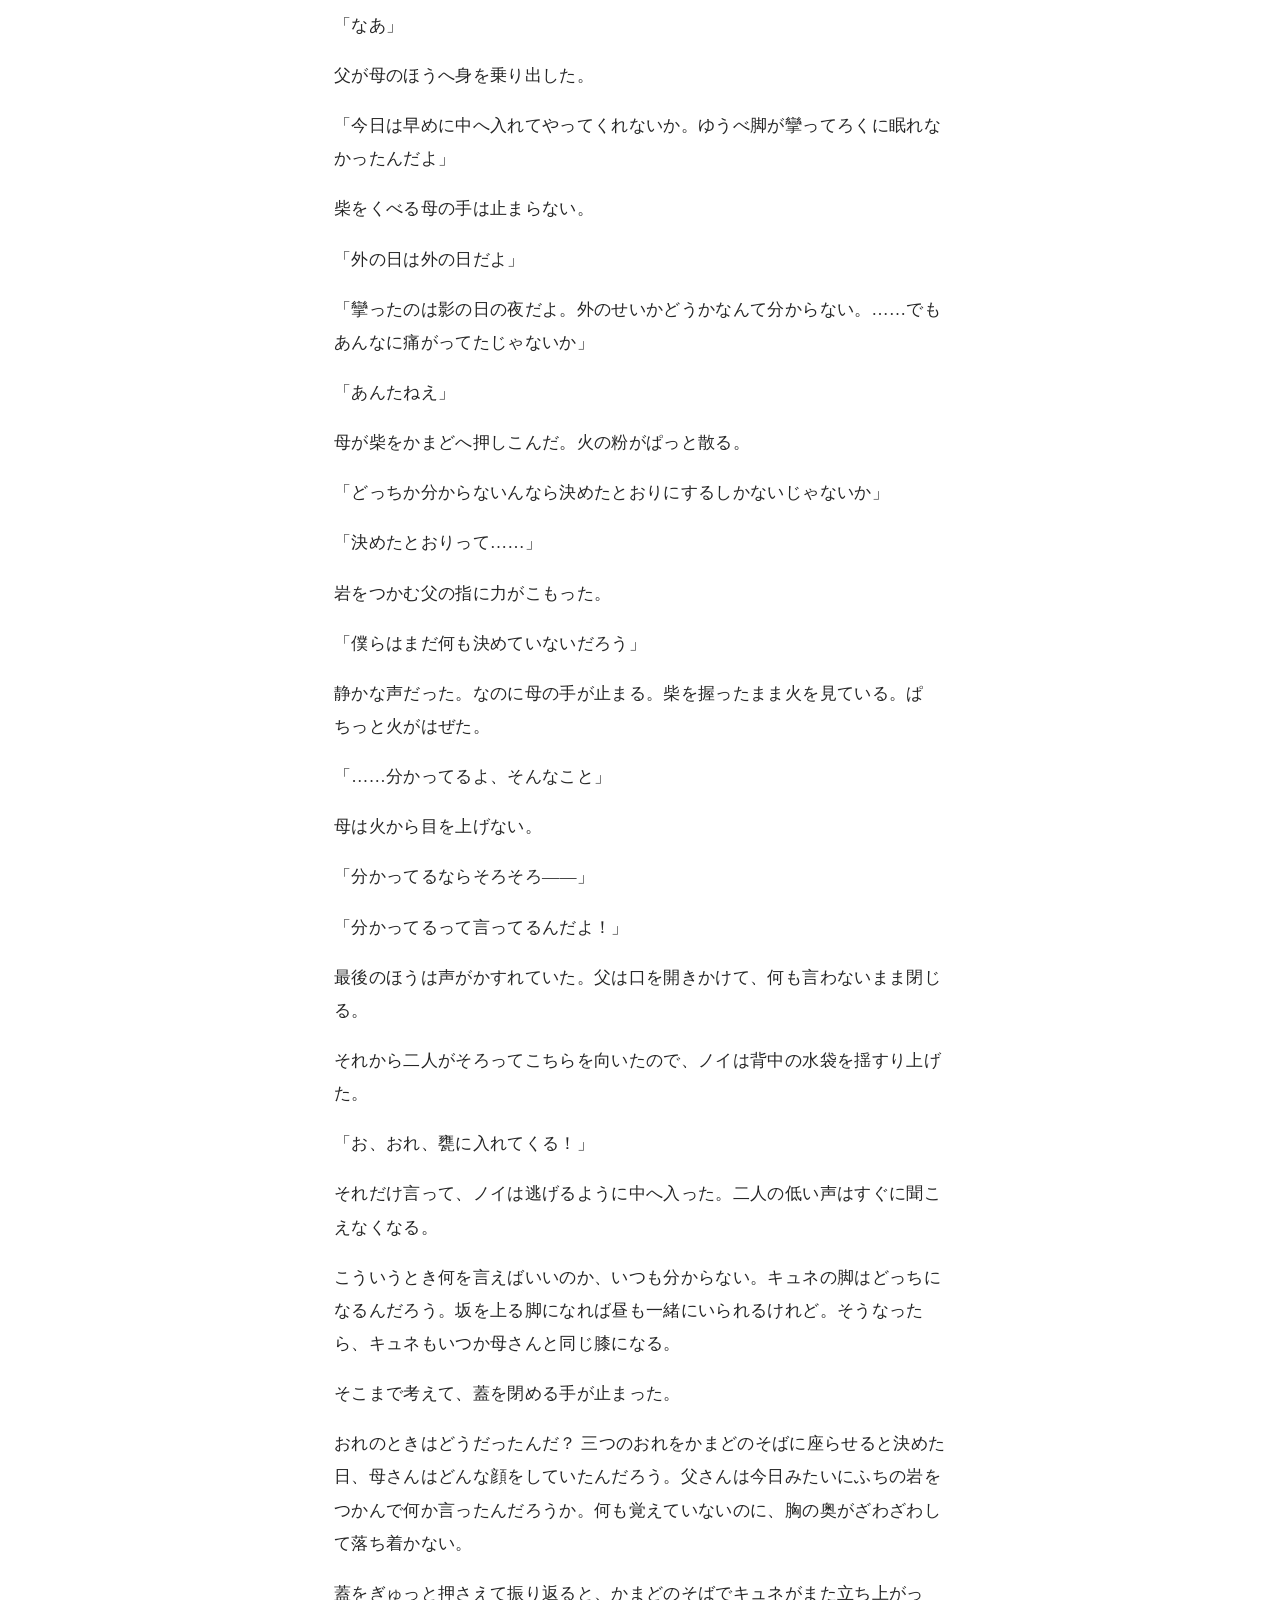
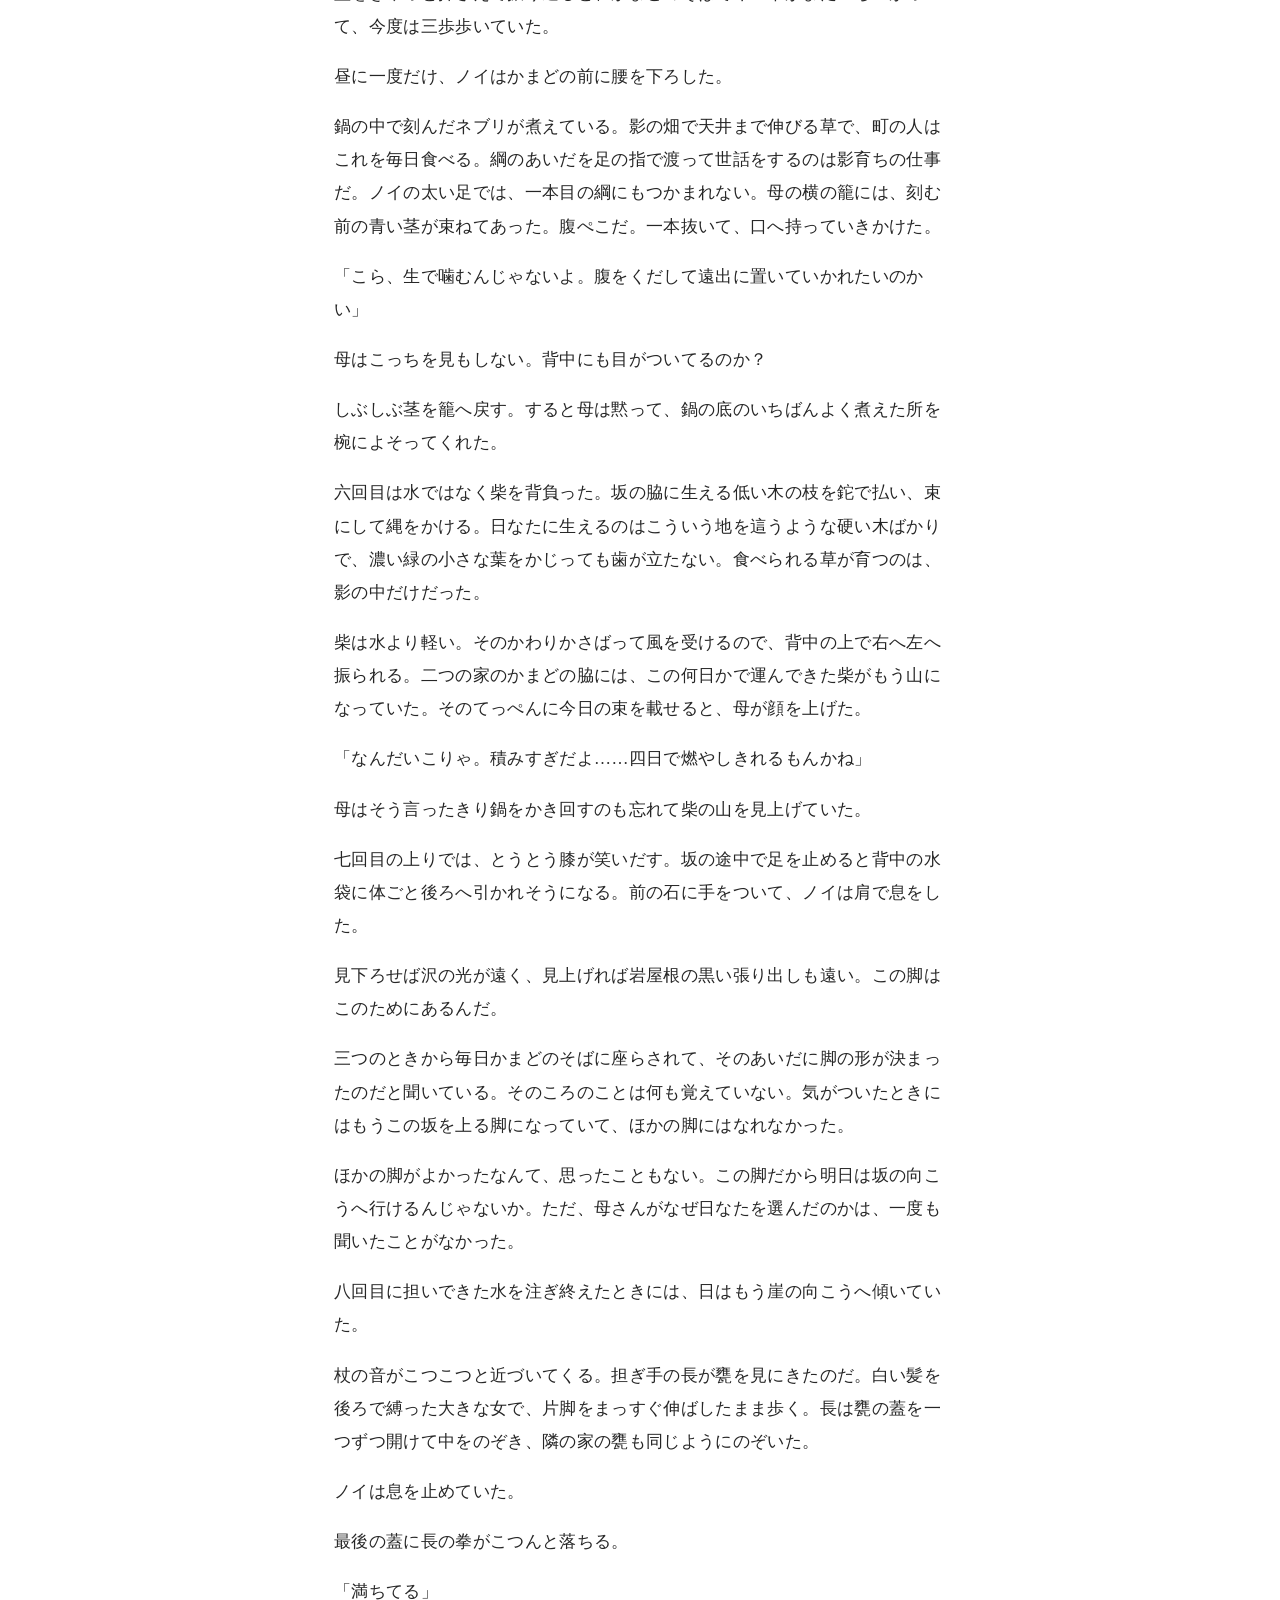
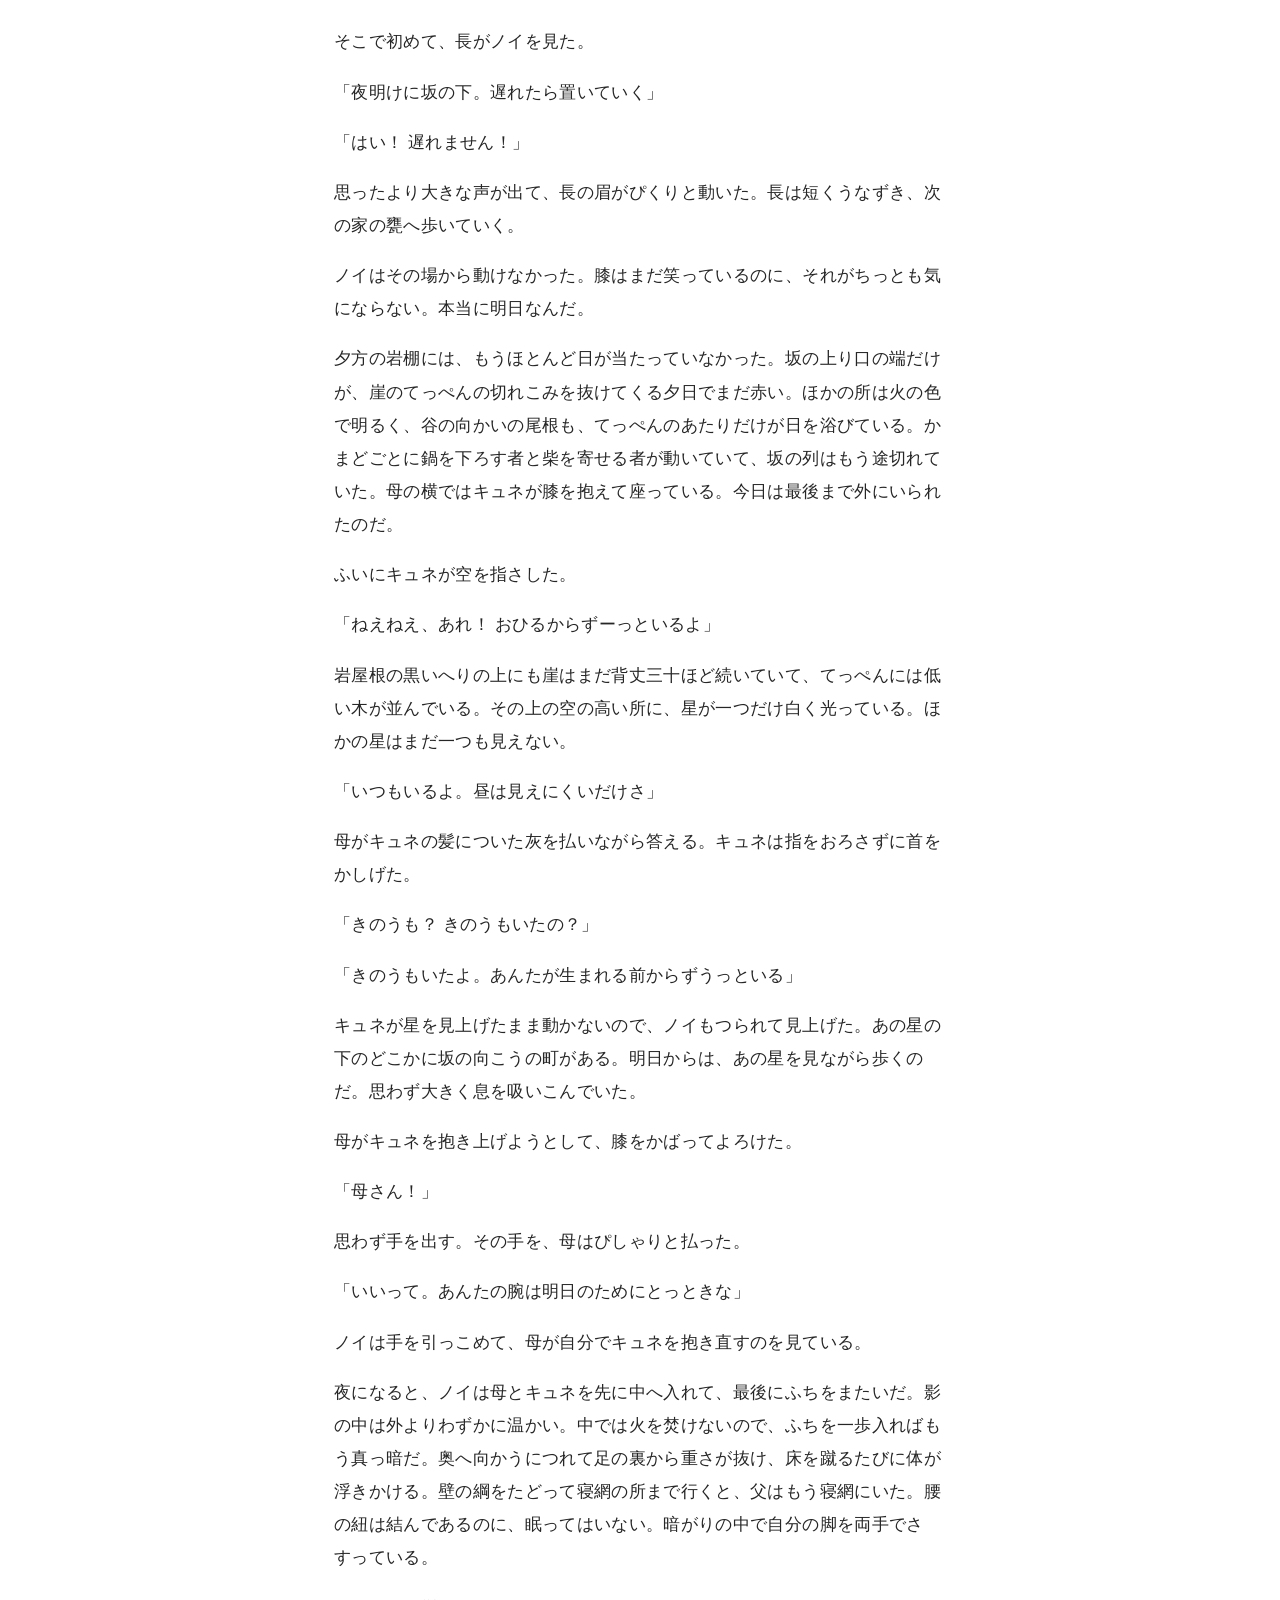
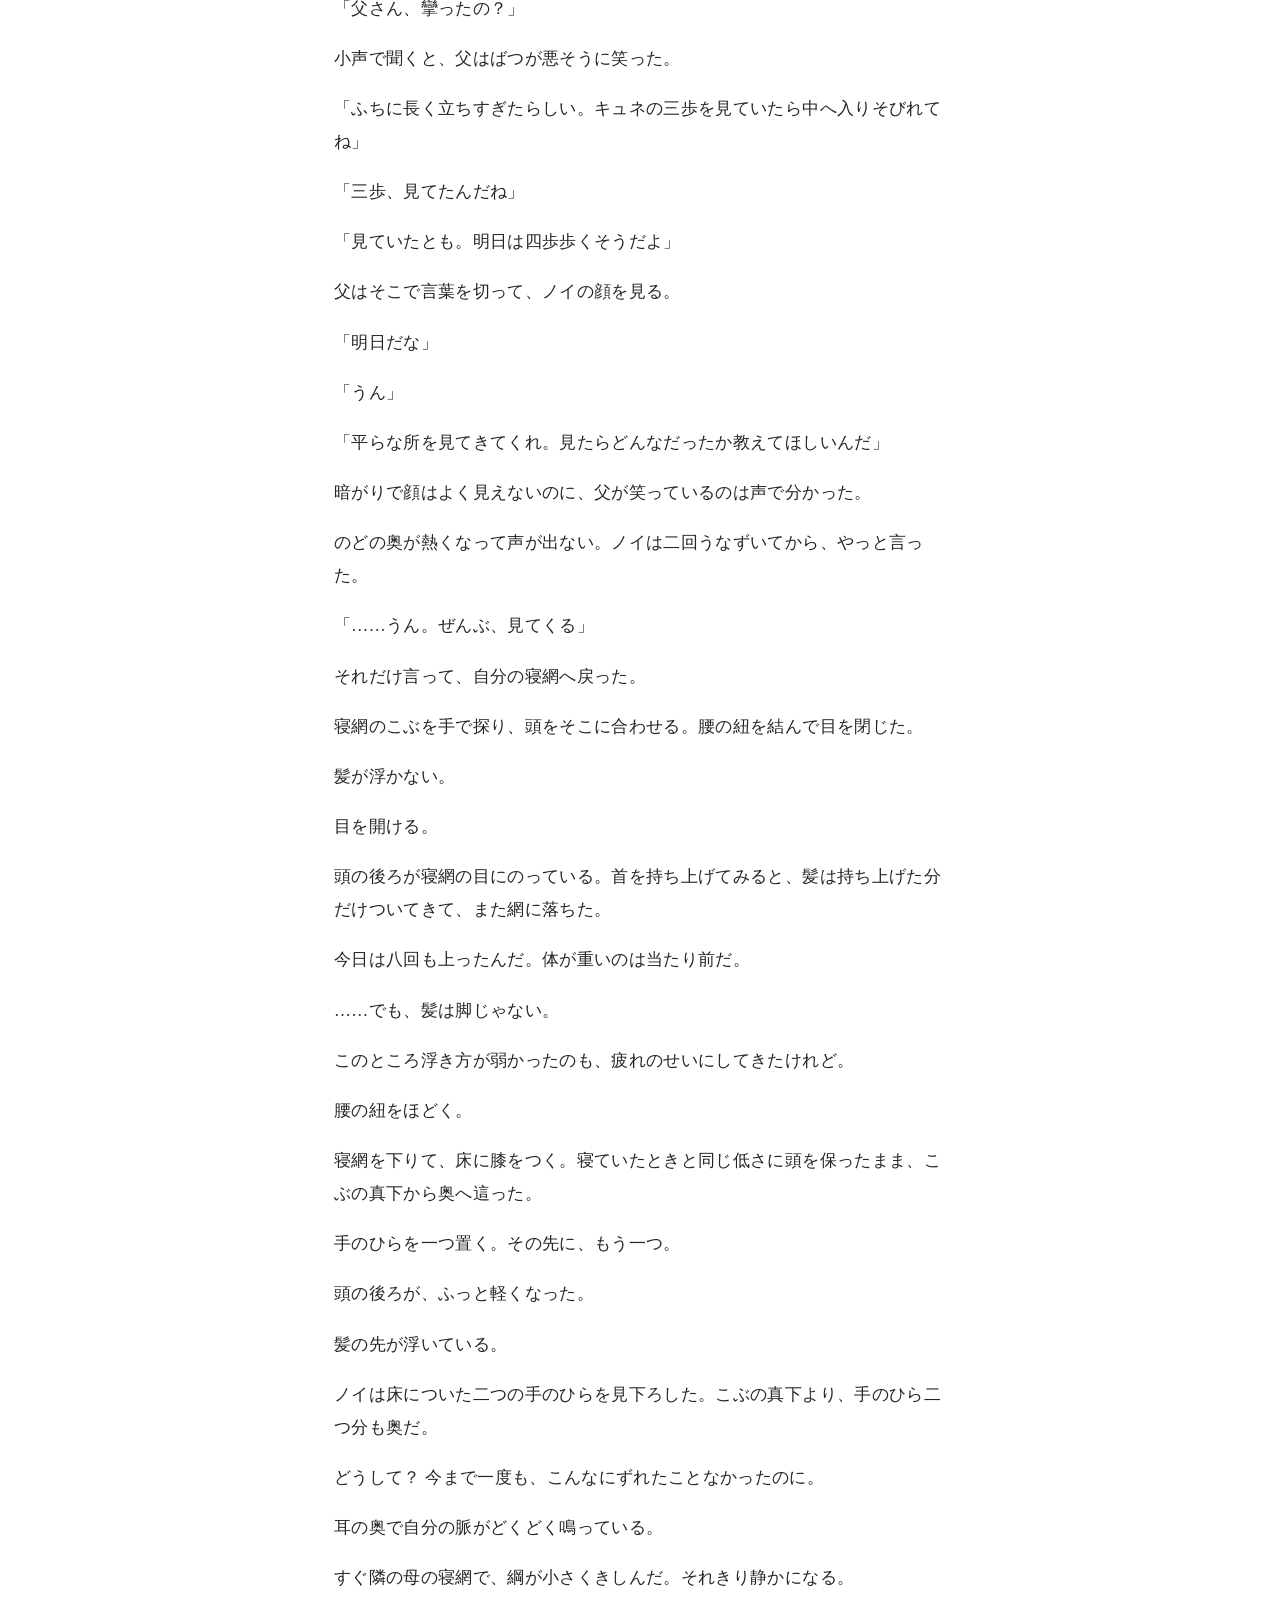
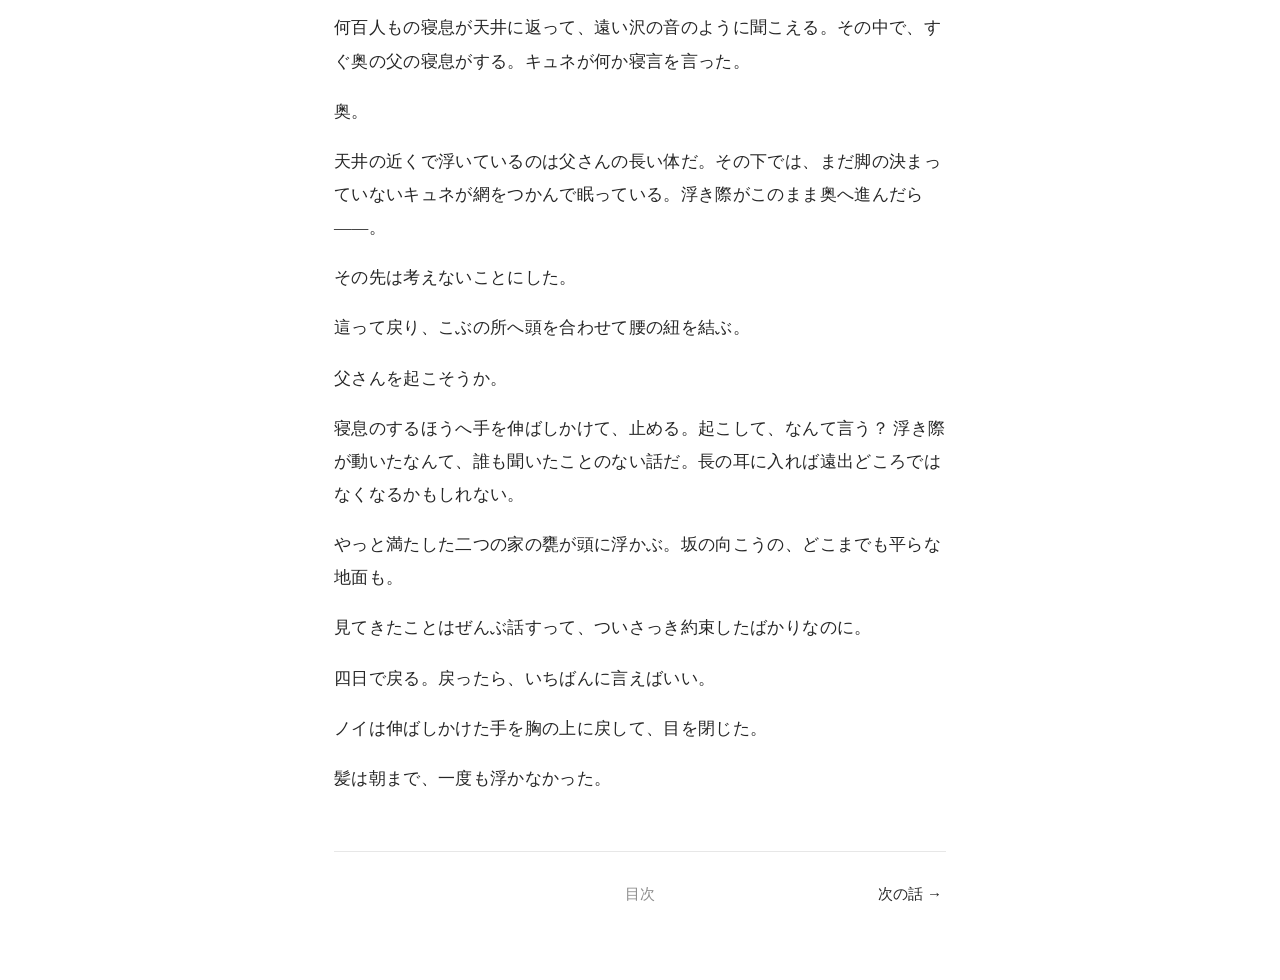
==== commit d8beeacd: "第1〜5話を、景色と手がかりを足して言葉を直した版に差しかえる Co-Authored-By: Claude Opus 5.5 <noreply@anthropic.com>" ====
--- a/1.html
+++ b/1.html
@@ -35,12 +35,18 @@
 <article class="text">
 <p>髪の先が浮いている。</p>
 <p>目を開けるより先に、ノイはその感じで朝を知る。背中と踵は寝網の目に沈んでいるのに、頭のてっぺんから先の髪だけが水の中みたいにふわりと持ち上がっているのだ。頼りなくて、くすぐったい。この感じがノイは嫌いではなかった。</p>
-<p>寝網の頭のほうの綱にはこぶが一つ結んである。毎晩そのこぶに頭を合わせて眠ればちょうど髪が浮くのだ。岩屋根のふちから奥へ数歩のこのあたりは物が床に落ちるか浮くかの境目で、町の人は浮き際と呼んでいる。こぶはノイがこの寝網で眠りはじめた日に父が結んでくれた物で、それから一度も結び直していない。</p>
-<p>腰の紐をほどき、足から寝網を下りる。冷たい石の床が足の裏にかすかな重さを返してきた。振り返れば暗い奥に家族の影が漂っている。天井の近くで斜めに浮いているのが父の長い体で、その下ではキュネが網の端をつかんだまま、口を半分開けて丸くなっていた。なんて顔で寝てるんだよ、とノイは声を出さずに笑った。</p>
-<p>壁の綱をたどってふちのほうへ歩くと一歩ごとに足の裏の重さが増していく。雨漏りと同じで屋根の薄い所ほど重さが漏るんだと、ノイは小さいころから担ぎ手たちに聞かされてきた。ふちをまたいで外へ出たとたんに肩と膝へずしりと体がのった。</p>
+<p>目を開けると、暗がりの中に岩の天井がぼんやり見えた。ノイの町は、崖の中ほどから大きく張り出したこの岩屋根の下に、崖に沿って横に長く広がっている。</p>
+<p>寝網は、床に打った杭と天井の岩に打ちこんだ輪とに綱を渡して、床から膝ほどの高さに吊った網で、頭をのせるほうの綱にはこぶが一つ結んである。毎晩そのこぶに頭を合わせて眠ればちょうど髪が浮くのだ。こぶはノイがこの寝網で眠りはじめた日に父が結んでくれた物で、それから一度も結び直していない。</p>
+<p>岩屋根の岩は、外へ開いたふちのあたりでは薄く、奥へ入るほど厚くなる。ふちから奥へ数歩のこのあたりは物が床に落ちるか浮くかの境目で、町の人は浮き際と呼んでいる。外の日なたで育って脚の太く短くなった日なた育ちの寝網はみな、頭を奥へ、足をふちへ向けて、この浮き際に横一列に並べてある。</p>
+<p>眠るあいだに流されないよう寝網に結んでおく腰の紐をほどき、足から寝網を下りる。足もとの杭にひと巻き巻きつけてある余り綱をまたぐと、冷たい石の床が足の裏にかすかな重さを返してきた。日なた育ちの寝網にはどれも、張るのに要らない長さの綱がこうして残してある。小さいころ邪魔だと切りかけたときは、繕いに使う分なんだよと母にこっぴどく叱られた。</p>
+<p>振り返れば、暗い奥に家族の寝姿がぼんやり漂っている。ここから奥は岩がどんどん厚くなって、人も物もすっかり浮いてしまう。町の人が影と呼ぶのは、この厚い岩の下のことだ。</p>
+<p>家と家のあいだに壁は無く、床から天井まで張った綱を境にして、家族ごとに寝網を寄せてある。一歩奥からは影の中で育った影育ちの寝網の列で、床から天井まで二段、三段と重ねて張ってある。いちばん前の列の上の段で斜めに浮いているのが父の長い体だ。影育ちはみなそうだが、父も腕と脚が細長く、その腕も脚も宙に投げだしたまま、長い足の指だけで寝網の綱をつかんでいる。その下ではキュネが網の端をつかんだまま、口を半分開けて丸くなっていた。なんて顔で寝てるんだよ、とノイは声を出さずに笑った。</p>
+<p>キュネの顔の前には、端切れを縫った人形がぽかりと浮いている。寝ているうちに手から離れて、離れたその場所に止まったままなのだ。ノイが指の先でちょんとつつくと、人形はつつかれた向きへゆっくり流れていって、キュネの胸にぽふっと当たって止まった。その先の畑も蔵も、まだ闇の中だ。</p>
+<p>壁の綱をたどってふちのほうへ歩きだすと、床はそこからゆるく下っていく。膝の高さほどを六歩かけて下るあいだに、一歩ごとに足の裏の重さが増していく。下りきる手前には家ごとの甕がふちに沿ってずらりと並んでいて、そのあいだを抜ければもうふちだ。雨漏りと同じで屋根の薄い所ほど重さが漏るんだと、ノイは小さいころから、毎朝谷の底の沢から水を担ぎ上げる担ぎ手たちに聞かされてきた。奥では浮いていた物も、ここまで持ってくれば床へ落ちる。ふちをまたいで外へ出たとたんに肩と膝へずしりと体がのった。</p>
 <p>毎朝のことなのに、この一歩がたまらなく好きだった。影の中では借り物みたいだった自分の体が、ここでやっと自分の物になる。</p>
-<p>外はまだ青い暗さだった。風に煙の匂いがまじっている。</p>
-<p>崖の中ほどから大きく張り出した岩屋根の外は崖沿いの細い岩棚で、かまどがずらりと並ぶ。半分ほどにはもう火が入り、煙がまっすぐ空へ昇っていた。岩棚の端から延びる坂を下りきれば沢で、水を背負った人の列がもう上ってくる。誰も口をきかない。聞こえるのは肩紐のきしむ音と石を踏む音だけだ。</p>
+<p>外はまだ青い暗さだった。冷えた石の匂いに、煙の匂いがまじっている。</p>
+<p>崖の中ほどから大きく張り出した岩屋根の外は、崖沿いに延びる幅五、六歩の岩棚だ。石を積んだ腰の高さのかまどが二つずつ寄せて端から端までずらりと並び、どのかまどの脇にも家ごとの柴の山がある。坂に生える低い木の枝を払って束ねた物で、これをかまどにくべて煮炊きをする。半分ほどのかまどにはもう火が入り、風の無い朝なので煙がまっすぐ空へ昇っていた。岩棚の向こうはすぐ崖で、下の谷はまだ暗い。谷をはさんだ向かいには、この町より少し低い尾根が黒く横たわっていて、その上の空だけが白みはじめている。</p>
+<p>岩棚の片方の端からは、坂がつづら折りに谷の底まで下りている。下りきれば沢で、そこから水を担ぎ上げる担ぎ手の列がもう上ってきていた。どの背中も幅が広く、脚は太くて短い。誰も口をきかない。聞こえるのは肩紐のきしむ音と石を踏む音だけだ。</p>
 <p>母は自分のかまどの前で片脚を投げ出して座っていて、ノイの顔を見るなり鼻を鳴らした。</p>
 <p>「遅いよ。担ぎ手が火の番より遅く起きてどうするんだい」</p>
 <p>「ええー、まだ星も消えてないってば、母さん」</p>
@@ -57,26 +63,28 @@
 <p>「立てるよ！ 立てなかったら這ってでも行く！」</p>
 <p>「はん、這う担ぎ手なんか長が連れていくもんかね」</p>
 <p>母は笑わなかった。ただ、口の端が片方だけ上がっている。</p>
-<p>明日ノイは初めて遠出の列に加わる。坂の向こうの町まで綱の束を担いでいき、塩を背負って帰ってくるまでに四日。十のころから年上の担ぎ手を見送るたびに、いつか自分もと思ってきた道のりだ。</p>
-<p>ただその四日のあいだは、ノイの家と隣の家の水を担ぐ者がいない。ほかの担ぎ手もみな自分の受け持ちで手一杯だ。だから担ぎ手の長は、出かける前に二つの家の甕を四日分満たしておけと言った。それが列に加わる条件だった。十二日かけて少しずつ満たしてきた甕も、今日でやっと最後になる。</p>
-<p>隣の家には日なた育ちがいない。小さいころの昼を外で過ごした子だけが坂を上れる脚になるのに、隣の子はみな影の中で育った。だから隣の水は、ノイが生まれる前から母が担いできた。母の膝が駄目になってからは、その分もノイの受け持ちだ。</p>
-<p>坂を下りるのは速い。足が勝手に前へ出ていく。沢の水は指が痛くなるほど冷たくて、流れに沈めた袋はみるみるふくらんで重くなった。背負って立ち上がると、膝の皿がきしむ。</p>
+<p>明日ノイは初めて遠出の列に加わる。坂を下り、沢に沿って谷を出たずっと先の、坂の向こうの町まで綱の束を担いでいき、塩を背負って帰ってくるまでに四日。十のころから年上の担ぎ手を見送るたびに、いつか自分もと思ってきた道のりだ。</p>
+<p>ただその四日のあいだは、ノイの家と隣の家の水を担ぐ者がいない。ほかの担ぎ手もみな、水を運ぶと決まった家の受け持ちで手一杯だ。だから担ぎ手の長は、出かける前に二つの家の甕を四日分満たしておけと言った。それが列に加わる条件だった。十二日かけて少しずつ満たしてきた甕も、今日でやっと最後になる。</p>
+<p>隣の家には日なた育ちがいない。小さいころの昼を外で過ごした子だけが、太く短い、坂を上れる脚になるのに、隣の子はみな影の中で育った。影で育った体は父のように手足が細長くなって、足の指で綱をつかんで中を自在に渡れるかわりに、外では長く立っていられない。だから隣の水は、ノイが生まれる前から母が担いできた。母の膝が駄目になってからは、その分もノイの受け持ちだ。</p>
+<p>坂を下りるのは速い。急な所には石を並べた段があって、足が勝手に次の段を探して前へ出ていく。谷の底の沢は幅が三、四歩ほどで、石の上を音を立てて流れていた。水汲み場の平たい石に膝をつくと、水は指が痛くなるほど冷たくて、流れに沈めた袋はみるみるふくらんで重くなった。背負って立ち上がると、膝の皿がきしむ。</p>
 <p>ふう、と息を一つ吐いて、ノイは長い上りを見上げた。</p>
-<p>前を行く男の背中で水袋が一歩ごとに揺れている。男の脚もノイと同じに太くて短い。この坂を上る者は、みなそういう脚をしていた。二回目に下りるとき、上ってきた顔なじみの男が汗を拭きながら声をかけてくる。</p>
+<p>前を行く男の背中で水袋が一歩ごとに揺れている。男の脚もノイと同じに太くて短い。この坂を上る者は、みなそういう脚をしていた。</p>
+<p>一回目の水を甕へ注ぎに中へ入ったとき、向かいの尾根の上から日が出た。低い日は岩屋根の下へまっすぐ差しこんで、甕の列を越え、日なた育ちの寝網を越え、重なった影育ちの寝網のあいだを細い筋になって抜けていく。その奥で、床から天井まで糸のように細く伸びた何百本もの畑の草が一本ずつ光り、いちばん奥の蔵の壁までが金色に浮かびあがった。中は崖に沿って百二十歩ほども横に広く、天井はふちでは背丈二つ分なのに、奥へ行くほど高くなって、いちばん奥では背丈四つ分にもなる。中の奥まで見えるのは朝のこのわずかなあいだだけで、ノイはこの光が好きだった。</p>
+<p>二回目に下りるとき、上ってきた顔なじみの男が汗を拭きながら声をかけてくる。</p>
 <p>「おう、ノイ！ 明日は遠出だってなあ」</p>
 <p>「うん！ やっとおれも選ばれたんだ！」</p>
 <p>声が裏返って、ノイは自分で驚いた。男のほうはにやにやしている。</p>
 <p>「坂の向こうは平らだぞお。どこまで行っても平らだから最初の日は足の置き場に困るぜ」</p>
 <p>がはは、と笑い声を残して男は上っていった。</p>
-<p>平らな地面ってどんなだろう？ 思い描こうとしてもうまくいかない。生まれてからずっと、坂を上るか下りるかしかしたことがないのだ。それでも足の置き場に困るほど平らな所を思うと足の裏がむずむずしてきて、ノイは足を速めた。</p>
-<p>四回目の水を注ぐころには日が岩屋根の上まで昇っていた。</p>
-<p>甕はふちの内側の、まだ物が床に落ちる所に並べてある。重い蓋を外して袋の口を傾けると、水は外で注ぐより細く、ゆっくりと甕に落ちていく。はねたしずくが一つ、落ちきらずに目の高さまで上がってきた。光をためてふるえている。</p>
-<p>指でそっとつついて、ノイはしずくを甕の中へ帰してやった。</p>
+<p>平らな地面ってどんなだろう？ 沢は谷の下のほうへ流れていくけれど、その先は谷の壁と向かいの尾根にさえぎられて、坂のどこからも見えない。思い描こうとしてもうまくいかない。生まれてからずっと、坂を上るか下りるかしかしたことがないのだ。それでも足の置き場に困るほど平らな所を思うと足の裏がむずむずしてきて、ノイは足を速めた。</p>
+<p>四回目の水を注ぐころには日が岩屋根の上まで昇っていた。朝の光の筋はもう消えて、中は外から照り返す光だけでほの暗い。</p>
+<p>甕はふちの内側の、まだ物が床に落ちる所に並べてあって、肩には家ごとの印が刻んである。重い蓋を外して袋の口を傾けると、水は外で注ぐより細く、ゆっくりと甕に落ちていく。はねたしずくが一つ、目の高さまで上がってきた。光をためてふるえながら、ゆっくり甕のほうへ戻っていく。</p>
+<p>落ちてくるのを待ちきれずに指でつつくと、しずくはすっと速くなって、甕の中へ帰っていった。</p>
 <p>五回目は、片方の袋の水を隣の家の甕へ注いだ。</p>
 <p>甕の前では隣の家の娘が待っていて、細い指で蓋を押さえてくれた。注ぎ終えると、小さな布の包みを両手で差し出してくる。</p>
 <p>「あの、これ……遠出のあいだに食べてください。母が、ノイさんの膝が心配だって」</p>
 <p>煮た草を丸めて干した団子が三つ。礼を言われるのには慣れているのに、膝を心配されるのにはまだ慣れない。先に壊れていく物みたいに見られている気がして、ノイはわざと明るく礼を言った。包みを腰にはさんで振り返ると、娘はまだふちの内側に立ったまま、外へは一歩も出てこなかった。</p>
-<p>外へ出ると、かまどの前にキュネがいる。今日は、三つになってから一日おきに来る妹の外の日だ。昼のあいだは母のかまどのそばに座って、火の番の手つきを見ているのがキュネの仕事だった。</p>
+<p>外へ出ると、かまどの前にキュネがいる。三つになってからのキュネは、昼を外で過ごす外の日と中で過ごす影の日を一日おきにくり返していて、今日は外の日だ。外の日には母のかまどのそばに座って、火の番の手つきを見ているのがキュネの仕事だった。</p>
 <p>キュネが立ち上がろうとして尻もちをつく。もう一度立って、二歩。そこでまた座りこんだ。それでも泣かない。座ったまま、両手で自分のふくらはぎをぐいぐい押している。</p>
 <p>「ノイ、ノイ、みて！ きょうね、二歩！」</p>
 <p>ぺちぺちと自分の脚を叩いてみせるので、ノイはしゃがんで妹の頭をわしわしなでた。</p>
@@ -114,7 +122,7 @@
 <p>「こら、生で噛むんじゃないよ。腹をくだして遠出に置いていかれたいのかい」</p>
 <p>母はこっちを見もしない。背中にも目がついてるのか？</p>
 <p>しぶしぶ茎を籠へ戻す。すると母は黙って、鍋の底のいちばんよく煮えた所を椀によそってくれた。</p>
-<p>六回目は水ではなく柴を背負った。坂の脇に生える低い木の枝を鉈で払い、束にして縄をかける。日なたに生えるのはこういう地を這うような硬い木ばかりで、葉をかじっても歯が立たない。食べられる草が育つのは、影の中だけだった。</p>
+<p>六回目は水ではなく柴を背負った。坂の脇に生える低い木の枝を鉈で払い、束にして縄をかける。日なたに生えるのはこういう地を這うような硬い木ばかりで、濃い緑の小さな葉をかじっても歯が立たない。食べられる草が育つのは、影の中だけだった。</p>
 <p>柴は水より軽い。そのかわりかさばって風を受けるので、背中の上で右へ左へ振られる。二つの家のかまどの脇には、この何日かで運んできた柴がもう山になっていた。そのてっぺんに今日の束を載せると、母が顔を上げた。</p>
 <p>「なんだいこりゃ。積みすぎだよ……四日で燃やしきれるもんかね」</p>
 <p>母はそう言ったきり鍋をかき回すのも忘れて柴の山を見上げていた。</p>
@@ -132,10 +140,10 @@
 <p>「はい！ 遅れません！」</p>
 <p>思ったより大きな声が出て、長の眉がぴくりと動いた。長は短くうなずき、次の家の甕へ歩いていく。</p>
 <p>ノイはその場から動けなかった。膝はまだ笑っているのに、それがちっとも気にならない。本当に明日なんだ。</p>
-<p>夕方の岩棚は火の色で明るい。かまどごとに鍋を下ろす者と柴を寄せる者が動いていて、坂の列はもう途切れていた。母の横ではキュネが膝を抱えて座っている。今日は最後まで外にいられたのだ。</p>
+<p>夕方の岩棚には、もうほとんど日が当たっていなかった。坂の上り口の端だけが、崖のてっぺんの切れこみを抜けてくる夕日でまだ赤い。ほかの所は火の色で明るく、谷の向かいの尾根も、てっぺんのあたりだけが日を浴びている。かまどごとに鍋を下ろす者と柴を寄せる者が動いていて、坂の列はもう途切れていた。母の横ではキュネが膝を抱えて座っている。今日は最後まで外にいられたのだ。</p>
 <p>ふいにキュネが空を指さした。</p>
 <p>「ねえねえ、あれ！ おひるからずーっといるよ」</p>
-<p>崖の上の空に、星が一つだけ白く光っている。ほかの星はまだ一つも見えない。</p>
+<p>岩屋根の黒いへりの上にも崖はまだ背丈三十ほど続いていて、てっぺんには低い木が並んでいる。その上の空の高い所に、星が一つだけ白く光っている。ほかの星はまだ一つも見えない。</p>
 <p>「いつもいるよ。昼は見えにくいだけさ」</p>
 <p>母がキュネの髪についた灰を払いながら答える。キュネは指をおろさずに首をかしげた。</p>
 <p>「きのうも？ きのうもいたの？」</p>
@@ -146,7 +154,7 @@
 <p>思わず手を出す。その手を、母はぴしゃりと払った。</p>
 <p>「いいって。あんたの腕は明日のためにとっときな」</p>
 <p>ノイは手を引っこめて、母が自分でキュネを抱き直すのを見ている。</p>
-<p>夜になると、ノイは母とキュネを先に中へ入れて、最後にふちをまたいだ。影の中は外よりわずかに温かい。奥へ向かうにつれて足の裏から重さが抜け、床を蹴るたびに体が浮きかける。壁の綱をたどって寝網の所まで行くと、父はもう寝網にいた。腰の紐は結んであるのに、眠ってはいない。暗がりの中で自分の脚を両手でさすっている。</p>
+<p>夜になると、ノイは母とキュネを先に中へ入れて、最後にふちをまたいだ。影の中は外よりわずかに温かい。中では火を焚けないので、ふちを一歩入ればもう真っ暗だ。奥へ向かうにつれて足の裏から重さが抜け、床を蹴るたびに体が浮きかける。壁の綱をたどって寝網の所まで行くと、父はもう寝網にいた。腰の紐は結んであるのに、眠ってはいない。暗がりの中で自分の脚を両手でさすっている。</p>
 <p>「父さん、攣ったの？」</p>
 <p>小声で聞くと、父はばつが悪そうに笑った。</p>
 <p>「ふちに長く立ちすぎたらしい。キュネの三歩を見ていたら中へ入りそびれてね」</p>
@@ -168,7 +176,7 @@
 <p>……でも、髪は脚じゃない。</p>
 <p>このところ浮き方が弱かったのも、疲れのせいにしてきたけれど。</p>
 <p>腰の紐をほどく。</p>
-<p>寝網を下りて、床に膝をつく。こぶの真下から奥へ這った。</p>
+<p>寝網を下りて、床に膝をつく。寝ていたときと同じ低さに頭を保ったまま、こぶの真下から奥へ這った。</p>
 <p>手のひらを一つ置く。その先に、もう一つ。</p>
 <p>頭の後ろが、ふっと軽くなった。</p>
 <p>髪の先が浮いている。</p>
@@ -176,7 +184,7 @@
 <p>どうして？ 今まで一度も、こんなにずれたことなかったのに。</p>
 <p>耳の奥で自分の脈がどくどく鳴っている。</p>
 <p>すぐ隣の母の寝網で、綱が小さくきしんだ。それきり静かになる。</p>
-<p>暗がりの奥で父の寝息がする。キュネが何か寝言を言った。</p>
+<p>何百人もの寝息が天井に返って、遠い沢の音のように聞こえる。その中で、すぐ奥の父の寝息がする。キュネが何か寝言を言った。</p>
 <p>奥。</p>
 <p>天井の近くで浮いているのは父さんの長い体だ。その下では、まだ脚の決まっていないキュネが網をつかんで眠っている。浮き際がこのまま奥へ進んだら――。</p>
 <p>その先は考えないことにした。</p>
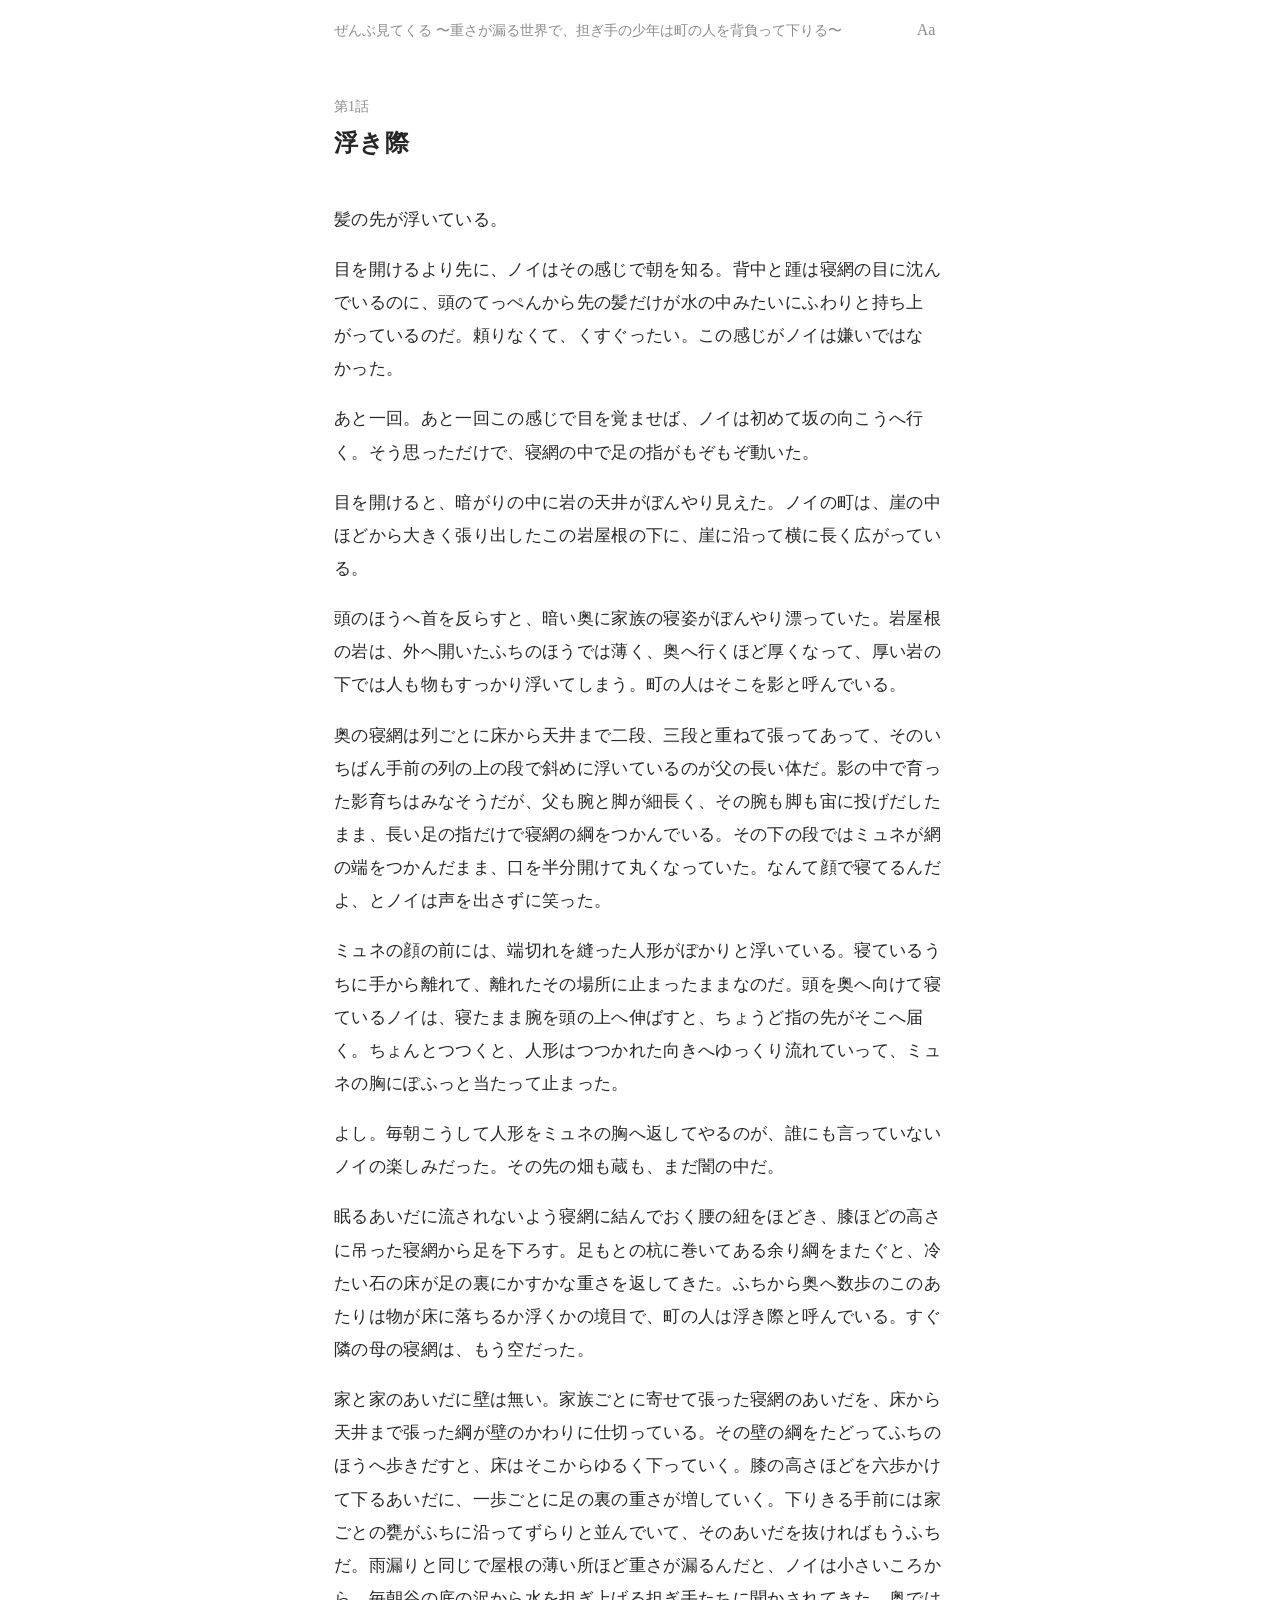
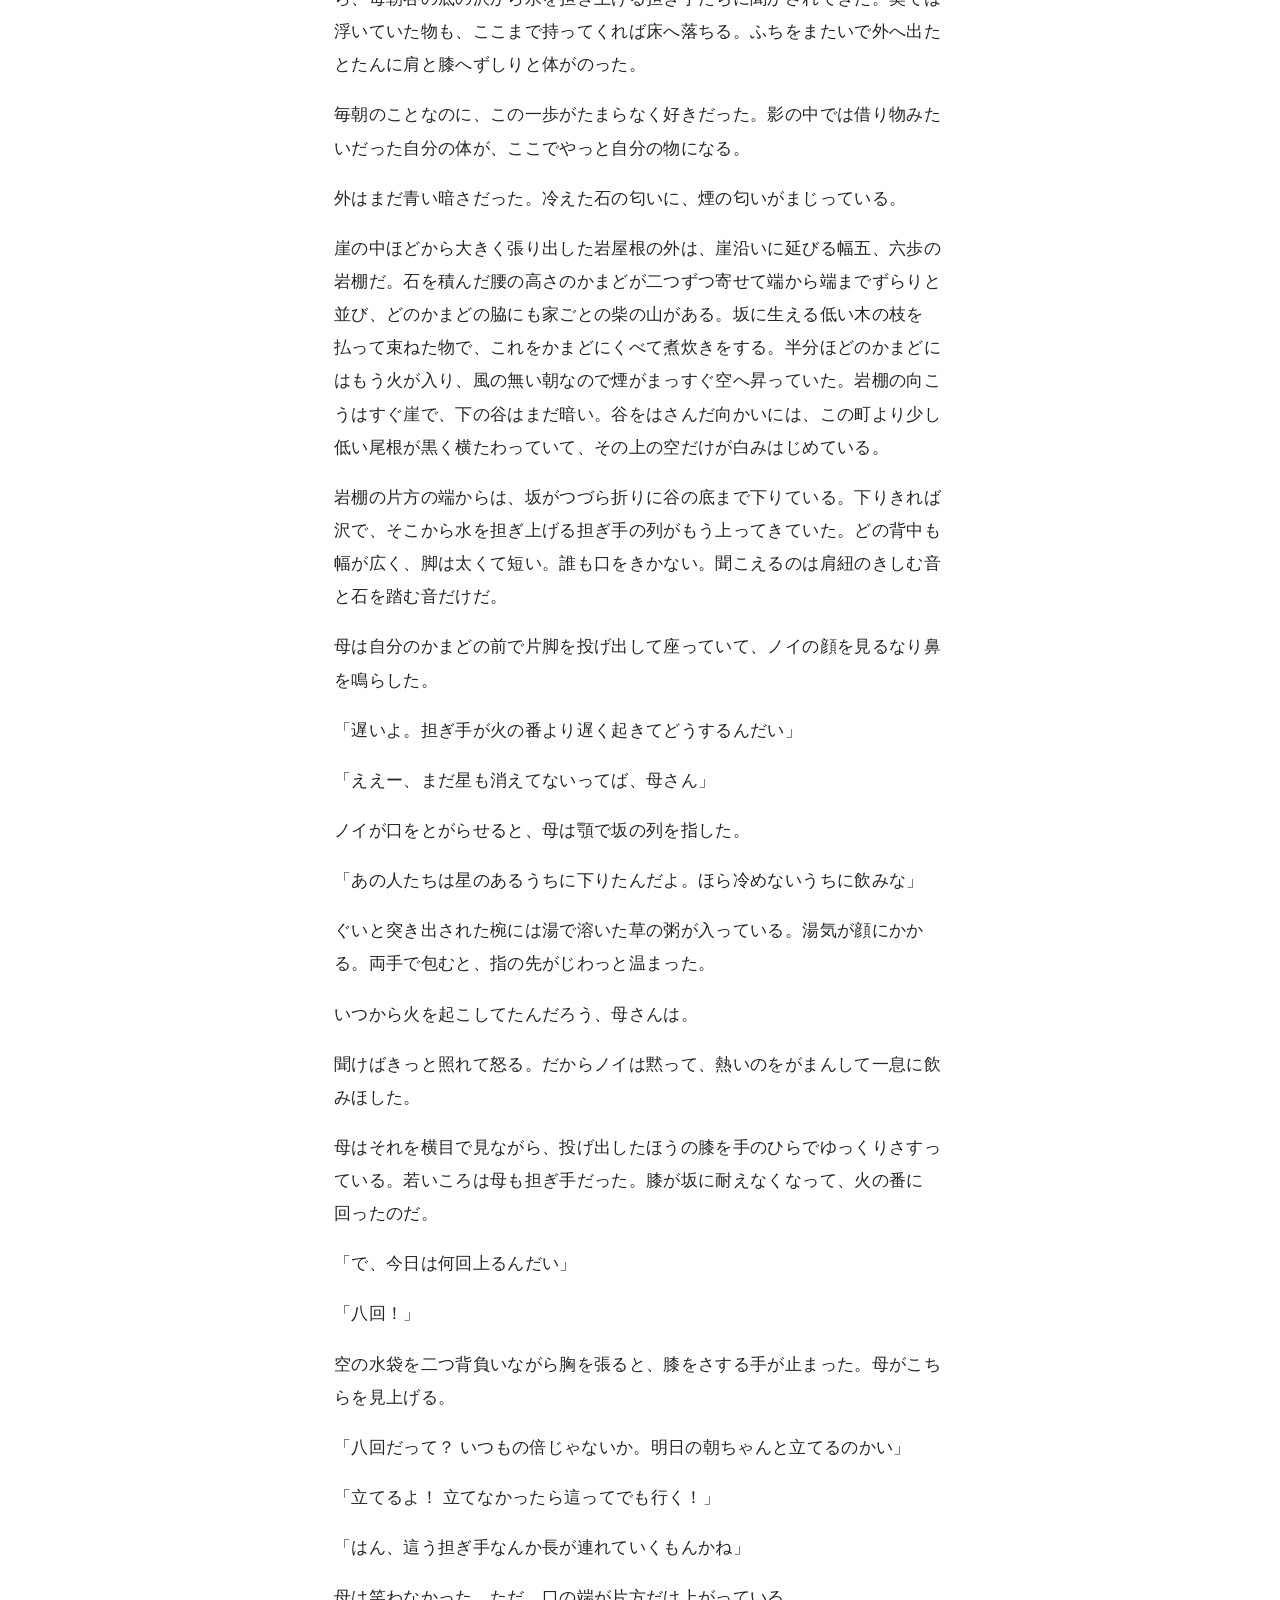
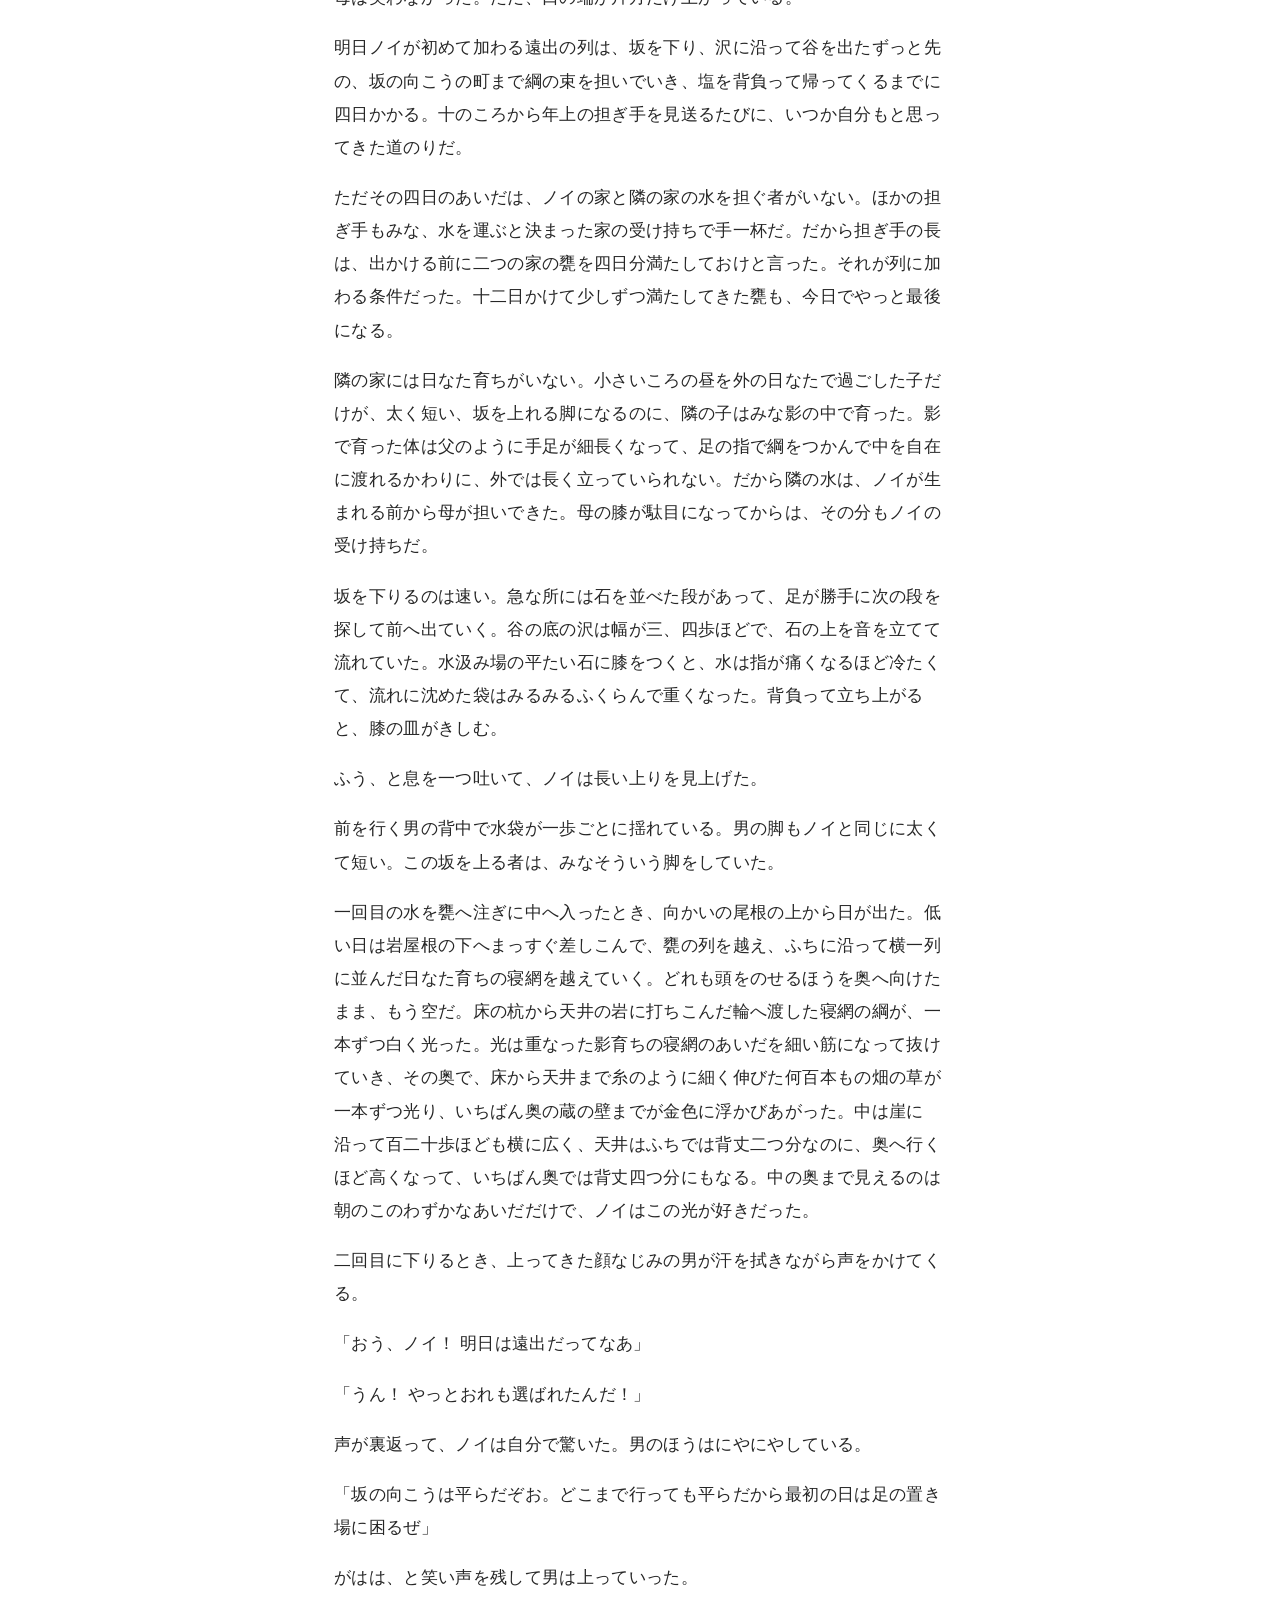
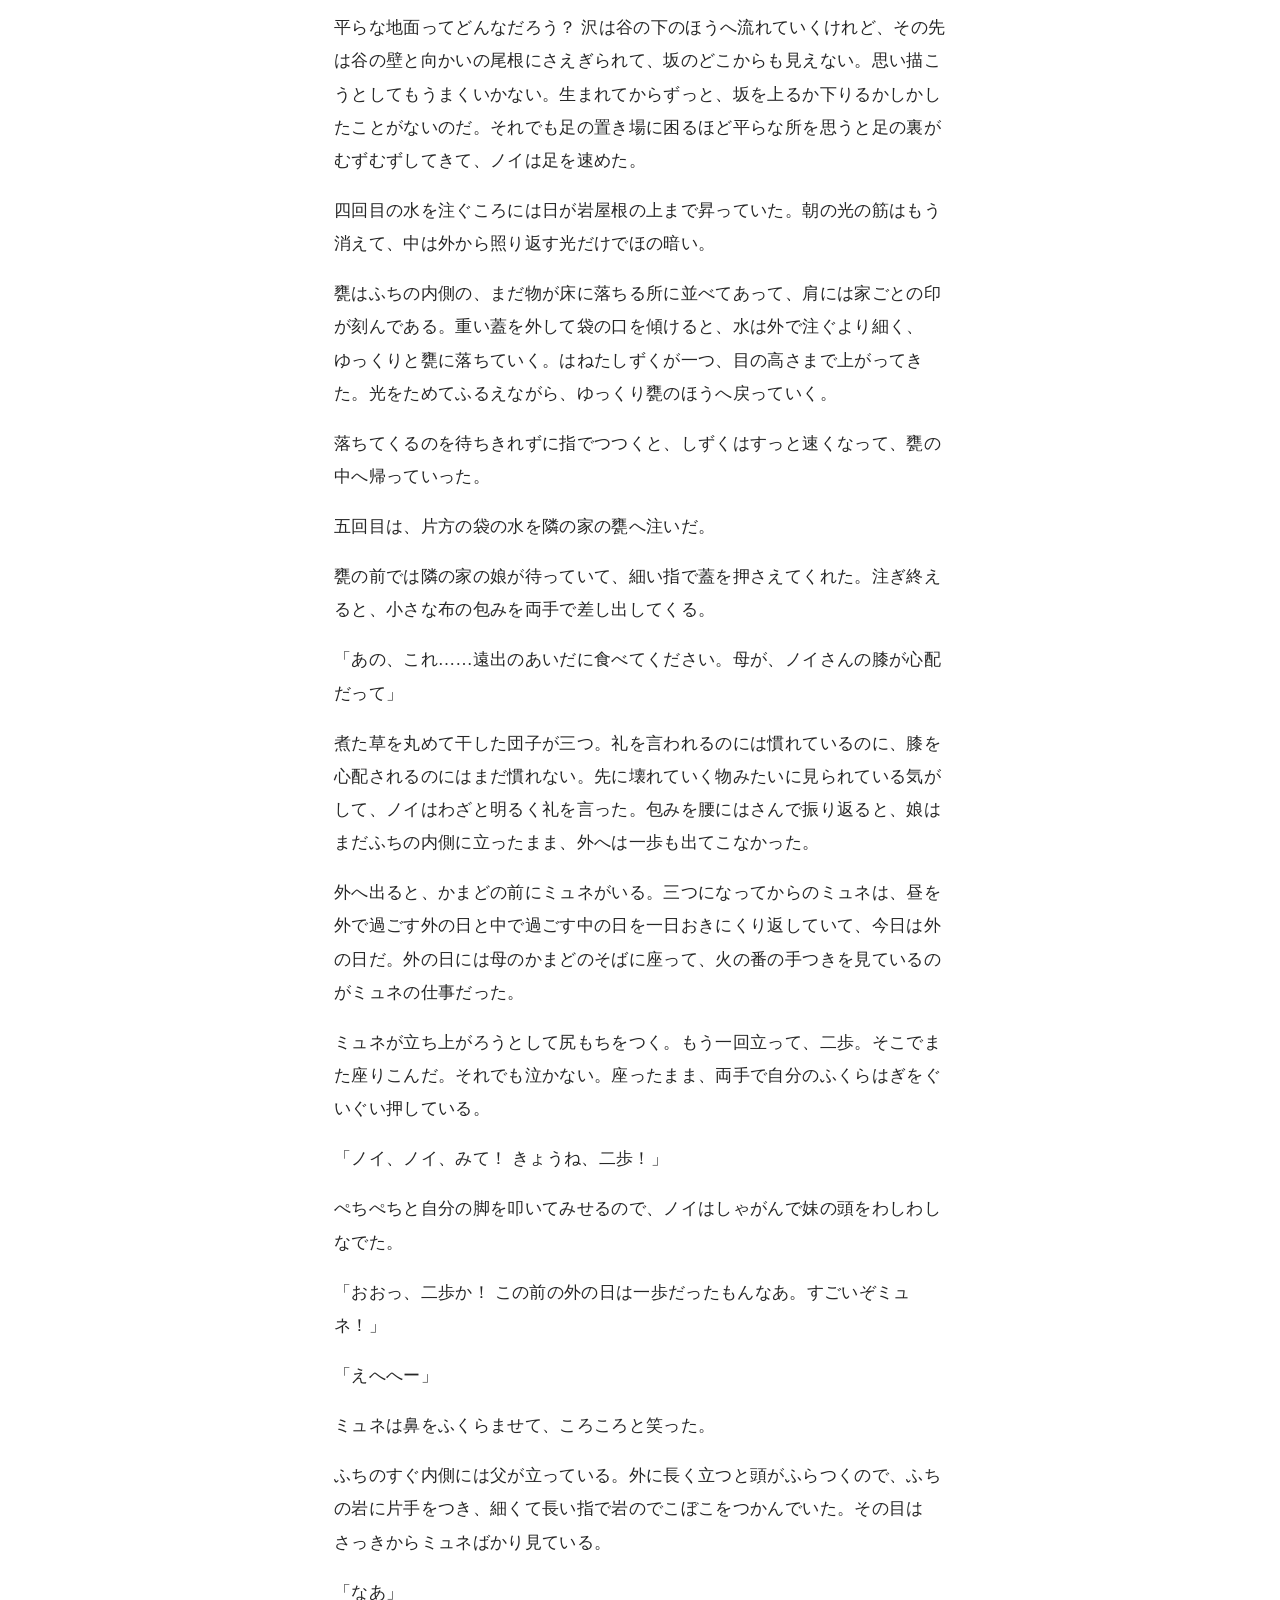
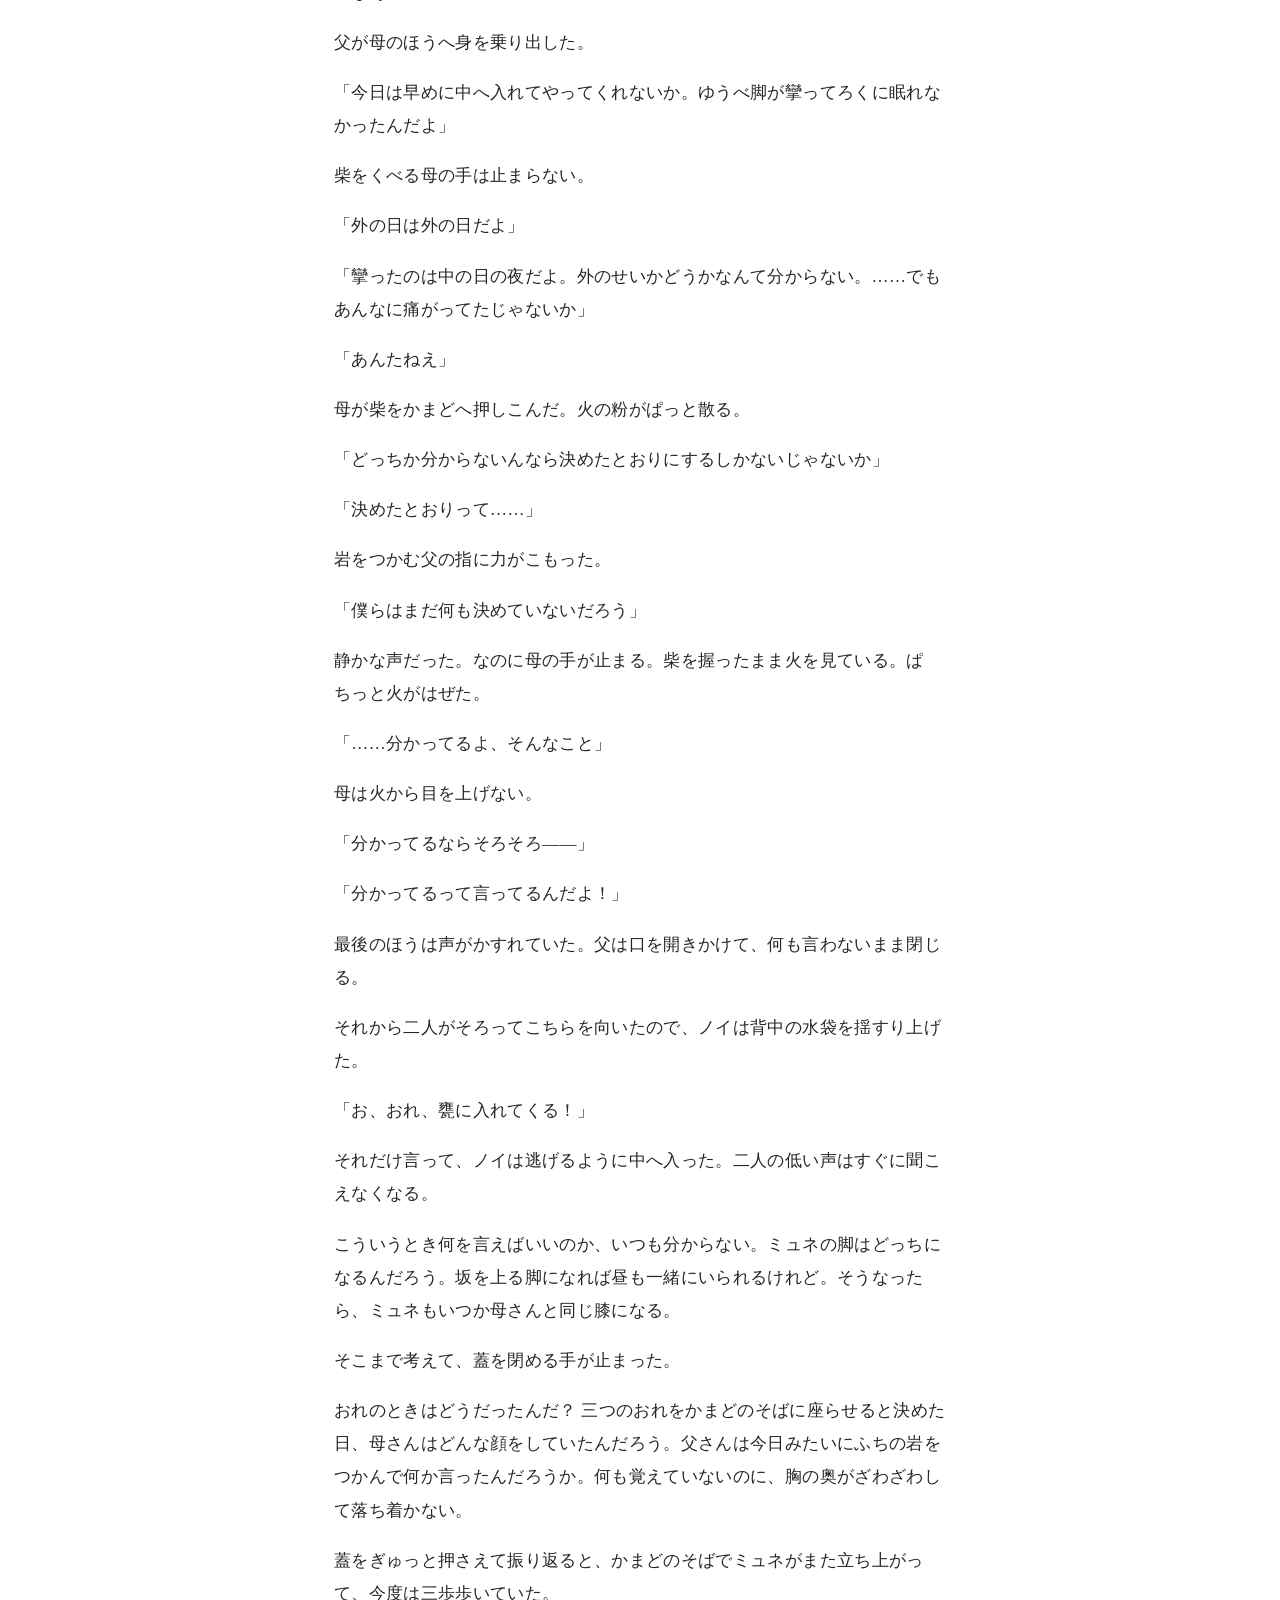
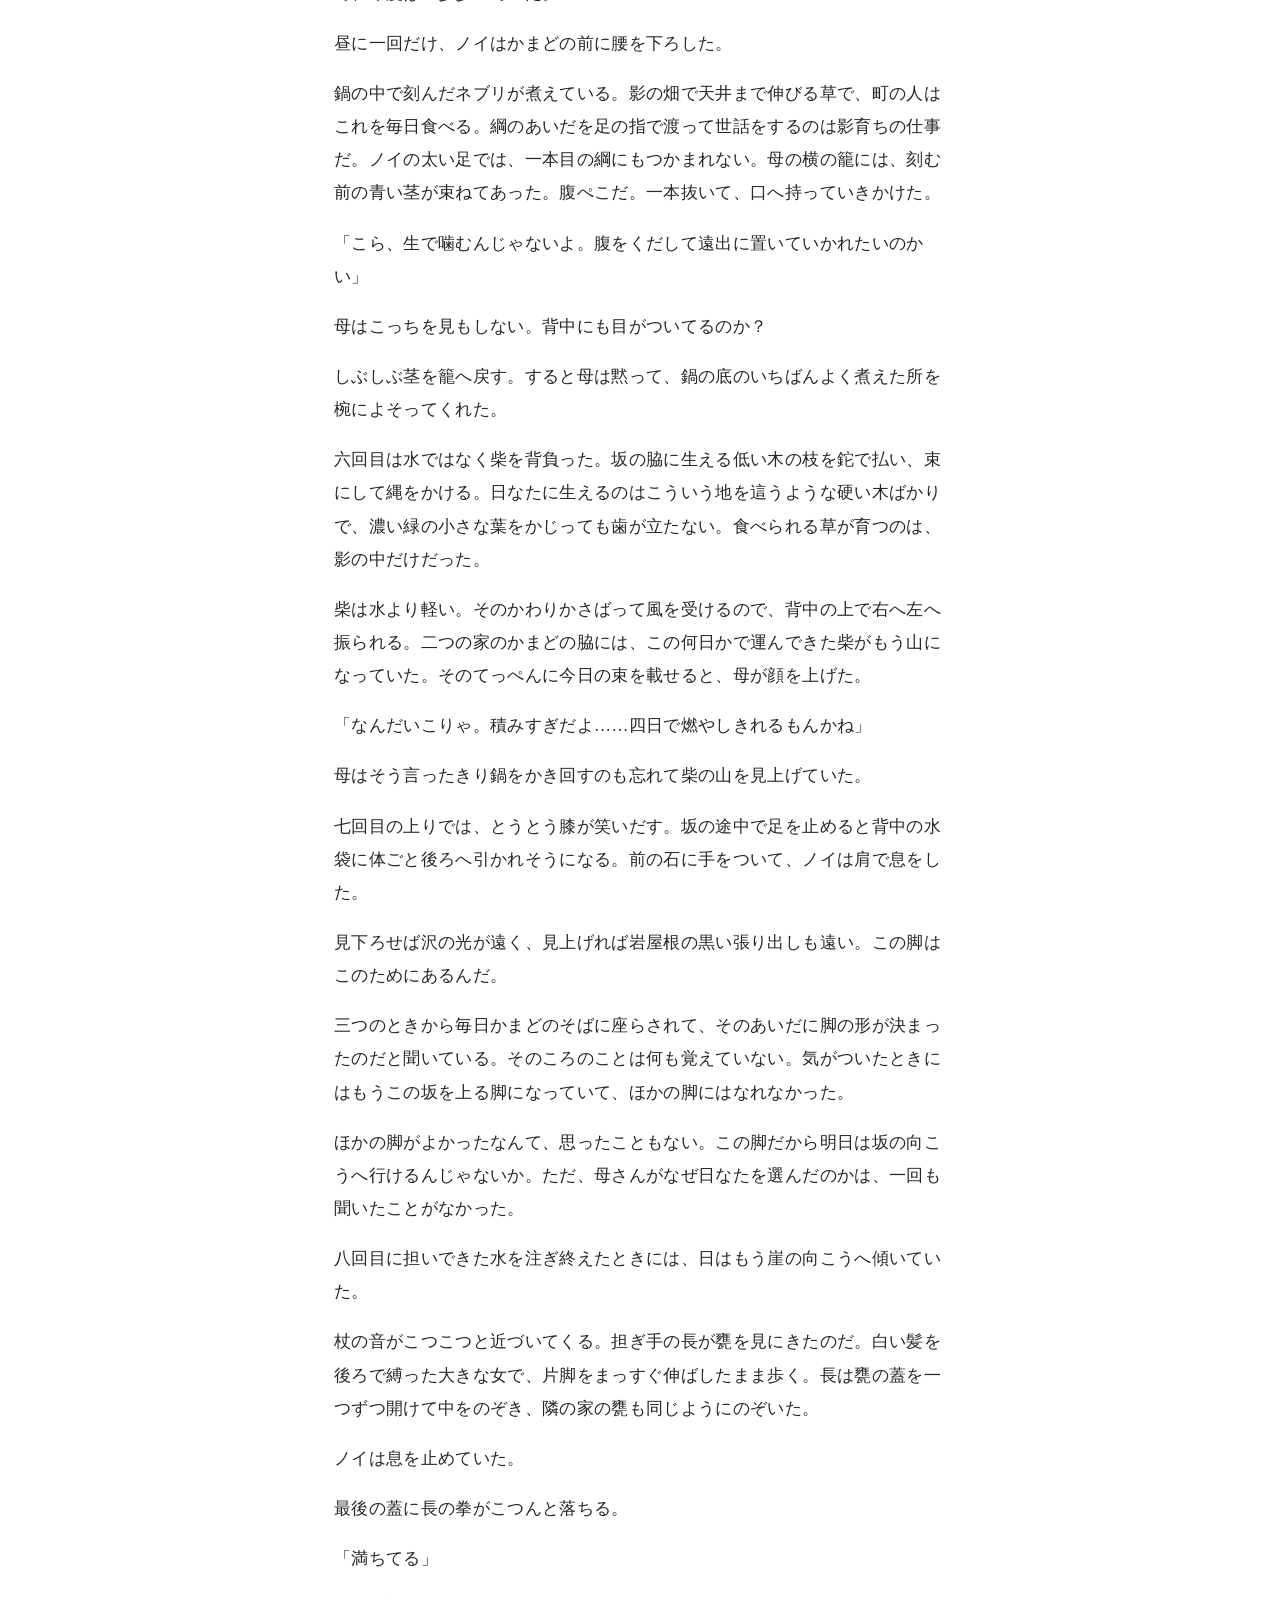
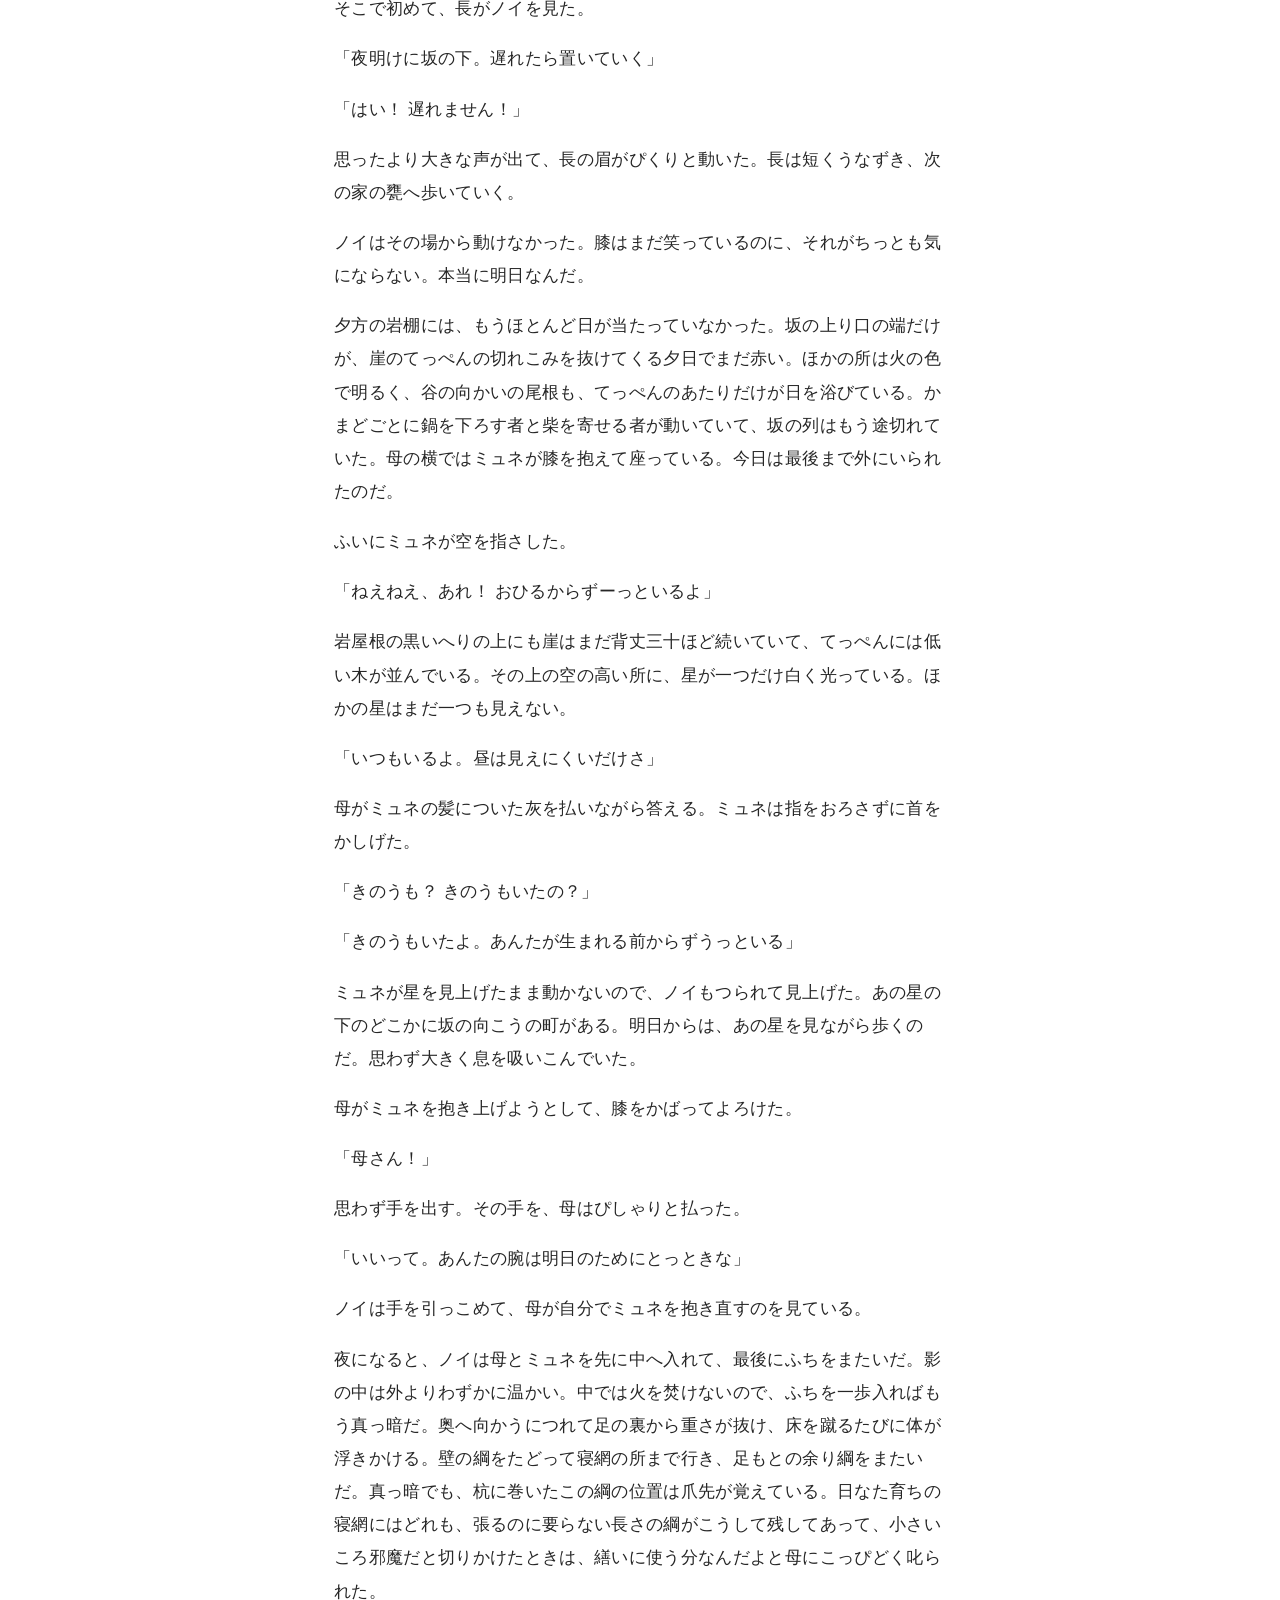
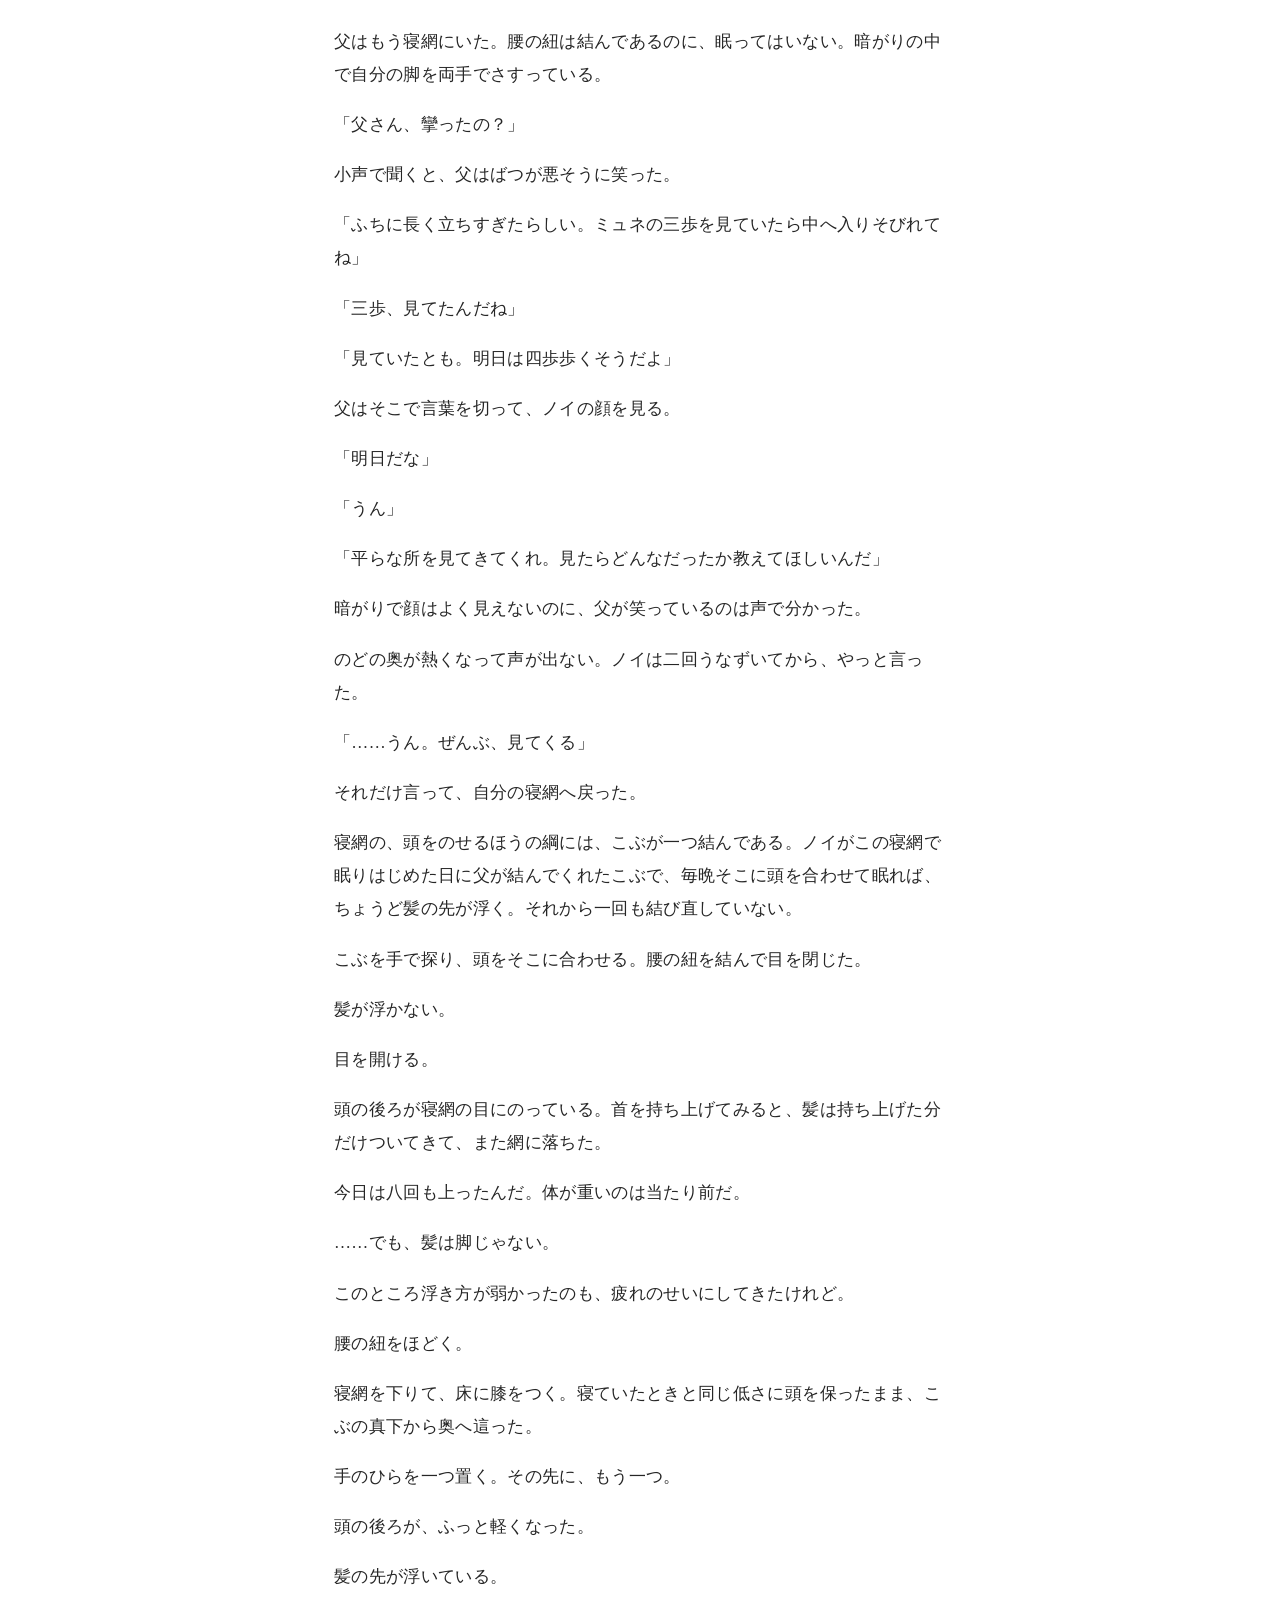
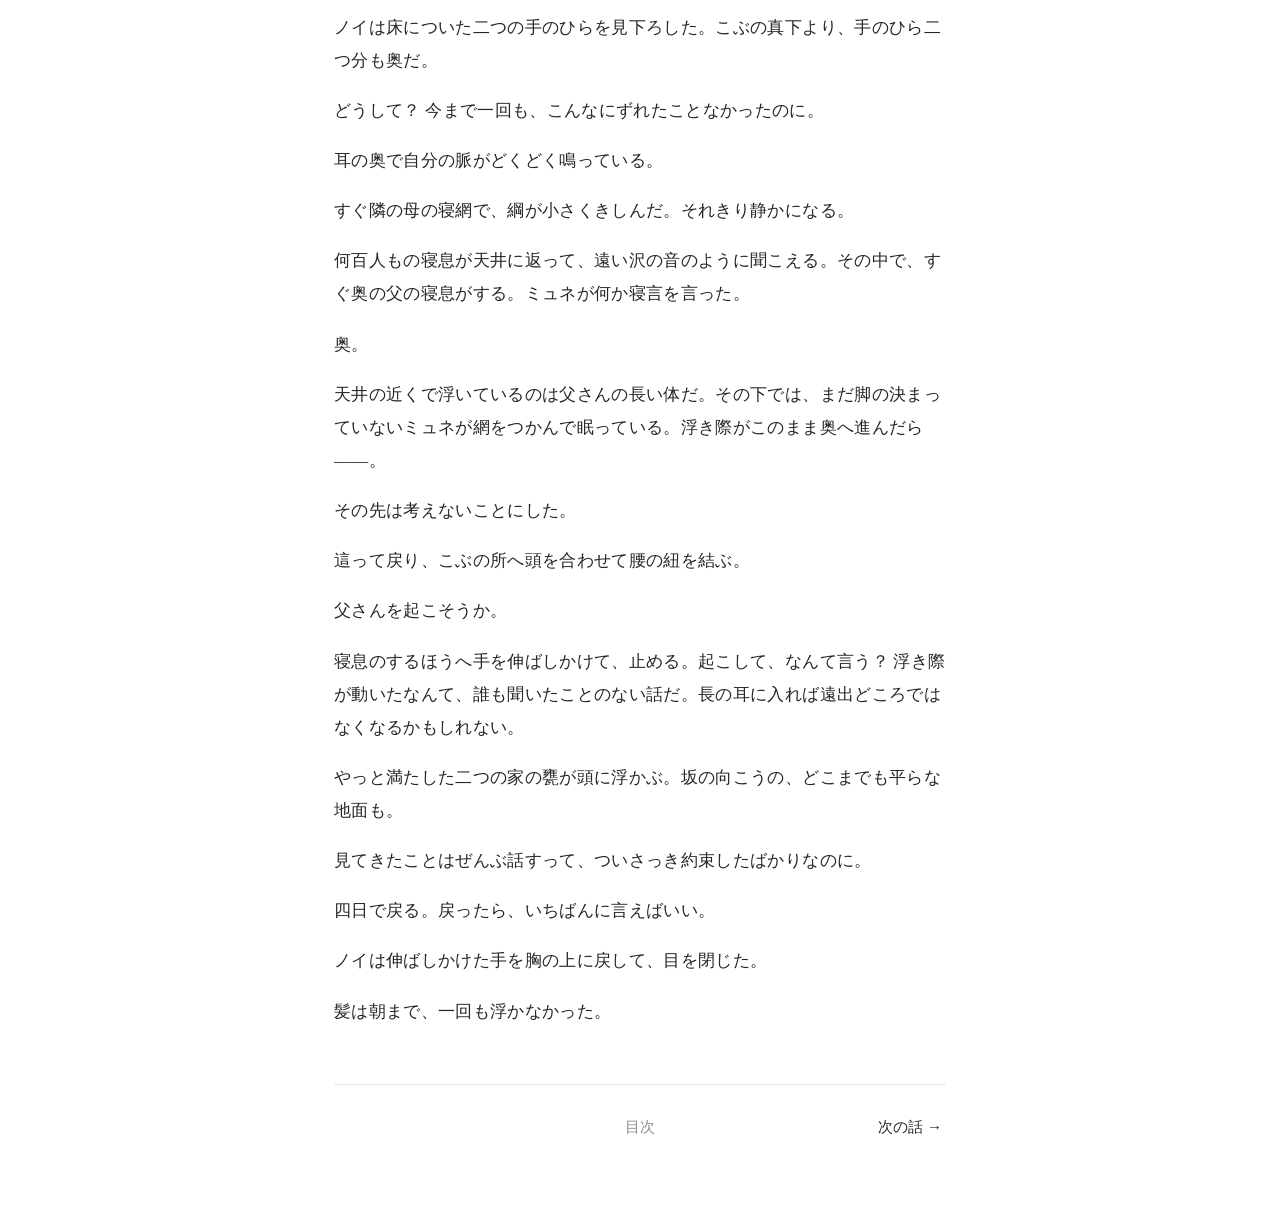
==== commit d488dabf: "題を「ぜんぶ見てくる」にし、決まった名前で第1〜5話を作り直す Co-Authored-By: Claude Opus 5.5 <noreply@anthropic.com>" ====
--- a/1.html
+++ b/1.html
@@ -4,7 +4,7 @@
 <meta charset="utf-8">
 <meta name="viewport" content="width=device-width, initial-scale=1">
 <meta name="robots" content="noindex, nofollow">
-<title>第1話 浮き際｜atokara(仮題)</title>
+<title>第1話 浮き際｜ぜんぶ見てくる 〜重さが漏る世界で、担ぎ手の少年は町の人を背負って下りる〜</title>
 <link rel="icon" href="data:,">
 <link rel="stylesheet" href="style.css">
 <script>(function(){var d=document.documentElement,p='atokara:';d.classList.add('js');try{var s=localStorage.getItem(p+'size'),t=localStorage.getItem(p+'theme');if(s)d.dataset.size=s;if(t)d.dataset.theme=t;else if(matchMedia('(prefers-color-scheme: dark)').matches)d.dataset.theme='dark';}catch(e){}})();</script>
@@ -12,7 +12,7 @@
 </head>
 <body class="episode" data-ep="1.html">
 <header class="bar">
-<a class="home" href="index.html">atokara(仮題)</a>
+<a class="home" href="index.html">ぜんぶ見てくる 〜重さが漏る世界で、担ぎ手の少年は町の人を背負って下りる〜</a>
 <button class="cfg-btn" type="button" aria-expanded="false" aria-controls="cfg" aria-label="文字と背景" title="文字と背景">Aa</button>
 <div id="cfg" class="cfg" hidden>
 <div class="row" role="group" aria-label="文字の大きさ">
@@ -35,14 +35,14 @@
 <article class="text">
 <p>髪の先が浮いている。</p>
 <p>目を開けるより先に、ノイはその感じで朝を知る。背中と踵は寝網の目に沈んでいるのに、頭のてっぺんから先の髪だけが水の中みたいにふわりと持ち上がっているのだ。頼りなくて、くすぐったい。この感じがノイは嫌いではなかった。</p>
+<p>あと一回。あと一回この感じで目を覚ませば、ノイは初めて坂の向こうへ行く。そう思っただけで、寝網の中で足の指がもぞもぞ動いた。</p>
 <p>目を開けると、暗がりの中に岩の天井がぼんやり見えた。ノイの町は、崖の中ほどから大きく張り出したこの岩屋根の下に、崖に沿って横に長く広がっている。</p>
-<p>寝網は、床に打った杭と天井の岩に打ちこんだ輪とに綱を渡して、床から膝ほどの高さに吊った網で、頭をのせるほうの綱にはこぶが一つ結んである。毎晩そのこぶに頭を合わせて眠ればちょうど髪が浮くのだ。こぶはノイがこの寝網で眠りはじめた日に父が結んでくれた物で、それから一度も結び直していない。</p>
-<p>岩屋根の岩は、外へ開いたふちのあたりでは薄く、奥へ入るほど厚くなる。ふちから奥へ数歩のこのあたりは物が床に落ちるか浮くかの境目で、町の人は浮き際と呼んでいる。外の日なたで育って脚の太く短くなった日なた育ちの寝網はみな、頭を奥へ、足をふちへ向けて、この浮き際に横一列に並べてある。</p>
-<p>眠るあいだに流されないよう寝網に結んでおく腰の紐をほどき、足から寝網を下りる。足もとの杭にひと巻き巻きつけてある余り綱をまたぐと、冷たい石の床が足の裏にかすかな重さを返してきた。日なた育ちの寝網にはどれも、張るのに要らない長さの綱がこうして残してある。小さいころ邪魔だと切りかけたときは、繕いに使う分なんだよと母にこっぴどく叱られた。</p>
-<p>振り返れば、暗い奥に家族の寝姿がぼんやり漂っている。ここから奥は岩がどんどん厚くなって、人も物もすっかり浮いてしまう。町の人が影と呼ぶのは、この厚い岩の下のことだ。</p>
-<p>家と家のあいだに壁は無く、床から天井まで張った綱を境にして、家族ごとに寝網を寄せてある。一歩奥からは影の中で育った影育ちの寝網の列で、床から天井まで二段、三段と重ねて張ってある。いちばん前の列の上の段で斜めに浮いているのが父の長い体だ。影育ちはみなそうだが、父も腕と脚が細長く、その腕も脚も宙に投げだしたまま、長い足の指だけで寝網の綱をつかんでいる。その下ではキュネが網の端をつかんだまま、口を半分開けて丸くなっていた。なんて顔で寝てるんだよ、とノイは声を出さずに笑った。</p>
-<p>キュネの顔の前には、端切れを縫った人形がぽかりと浮いている。寝ているうちに手から離れて、離れたその場所に止まったままなのだ。ノイが指の先でちょんとつつくと、人形はつつかれた向きへゆっくり流れていって、キュネの胸にぽふっと当たって止まった。その先の畑も蔵も、まだ闇の中だ。</p>
-<p>壁の綱をたどってふちのほうへ歩きだすと、床はそこからゆるく下っていく。膝の高さほどを六歩かけて下るあいだに、一歩ごとに足の裏の重さが増していく。下りきる手前には家ごとの甕がふちに沿ってずらりと並んでいて、そのあいだを抜ければもうふちだ。雨漏りと同じで屋根の薄い所ほど重さが漏るんだと、ノイは小さいころから、毎朝谷の底の沢から水を担ぎ上げる担ぎ手たちに聞かされてきた。奥では浮いていた物も、ここまで持ってくれば床へ落ちる。ふちをまたいで外へ出たとたんに肩と膝へずしりと体がのった。</p>
+<p>頭のほうへ首を反らすと、暗い奥に家族の寝姿がぼんやり漂っていた。岩屋根の岩は、外へ開いたふちのほうでは薄く、奥へ行くほど厚くなって、厚い岩の下では人も物もすっかり浮いてしまう。町の人はそこを影と呼んでいる。</p>
+<p>奥の寝網は列ごとに床から天井まで二段、三段と重ねて張ってあって、そのいちばん手前の列の上の段で斜めに浮いているのが父の長い体だ。影の中で育った影育ちはみなそうだが、父も腕と脚が細長く、その腕も脚も宙に投げだしたまま、長い足の指だけで寝網の綱をつかんでいる。その下の段ではミュネが網の端をつかんだまま、口を半分開けて丸くなっていた。なんて顔で寝てるんだよ、とノイは声を出さずに笑った。</p>
+<p>ミュネの顔の前には、端切れを縫った人形がぽかりと浮いている。寝ているうちに手から離れて、離れたその場所に止まったままなのだ。頭を奥へ向けて寝ているノイは、寝たまま腕を頭の上へ伸ばすと、ちょうど指の先がそこへ届く。ちょんとつつくと、人形はつつかれた向きへゆっくり流れていって、ミュネの胸にぽふっと当たって止まった。</p>
+<p>よし。毎朝こうして人形をミュネの胸へ返してやるのが、誰にも言っていないノイの楽しみだった。その先の畑も蔵も、まだ闇の中だ。</p>
+<p>眠るあいだに流されないよう寝網に結んでおく腰の紐をほどき、膝ほどの高さに吊った寝網から足を下ろす。足もとの杭に巻いてある余り綱をまたぐと、冷たい石の床が足の裏にかすかな重さを返してきた。ふちから奥へ数歩のこのあたりは物が床に落ちるか浮くかの境目で、町の人は浮き際と呼んでいる。すぐ隣の母の寝網は、もう空だった。</p>
+<p>家と家のあいだに壁は無い。家族ごとに寄せて張った寝網のあいだを、床から天井まで張った綱が壁のかわりに仕切っている。その壁の綱をたどってふちのほうへ歩きだすと、床はそこからゆるく下っていく。膝の高さほどを六歩かけて下るあいだに、一歩ごとに足の裏の重さが増していく。下りきる手前には家ごとの甕がふちに沿ってずらりと並んでいて、そのあいだを抜ければもうふちだ。雨漏りと同じで屋根の薄い所ほど重さが漏るんだと、ノイは小さいころから、毎朝谷の底の沢から水を担ぎ上げる担ぎ手たちに聞かされてきた。奥では浮いていた物も、ここまで持ってくれば床へ落ちる。ふちをまたいで外へ出たとたんに肩と膝へずしりと体がのった。</p>
 <p>毎朝のことなのに、この一歩がたまらなく好きだった。影の中では借り物みたいだった自分の体が、ここでやっと自分の物になる。</p>
 <p>外はまだ青い暗さだった。冷えた石の匂いに、煙の匂いがまじっている。</p>
 <p>崖の中ほどから大きく張り出した岩屋根の外は、崖沿いに延びる幅五、六歩の岩棚だ。石を積んだ腰の高さのかまどが二つずつ寄せて端から端までずらりと並び、どのかまどの脇にも家ごとの柴の山がある。坂に生える低い木の枝を払って束ねた物で、これをかまどにくべて煮炊きをする。半分ほどのかまどにはもう火が入り、風の無い朝なので煙がまっすぐ空へ昇っていた。岩棚の向こうはすぐ崖で、下の谷はまだ暗い。谷をはさんだ向かいには、この町より少し低い尾根が黒く横たわっていて、その上の空だけが白みはじめている。</p>
@@ -63,13 +63,13 @@
 <p>「立てるよ！ 立てなかったら這ってでも行く！」</p>
 <p>「はん、這う担ぎ手なんか長が連れていくもんかね」</p>
 <p>母は笑わなかった。ただ、口の端が片方だけ上がっている。</p>
-<p>明日ノイは初めて遠出の列に加わる。坂を下り、沢に沿って谷を出たずっと先の、坂の向こうの町まで綱の束を担いでいき、塩を背負って帰ってくるまでに四日。十のころから年上の担ぎ手を見送るたびに、いつか自分もと思ってきた道のりだ。</p>
+<p>明日ノイが初めて加わる遠出の列は、坂を下り、沢に沿って谷を出たずっと先の、坂の向こうの町まで綱の束を担いでいき、塩を背負って帰ってくるまでに四日かかる。十のころから年上の担ぎ手を見送るたびに、いつか自分もと思ってきた道のりだ。</p>
 <p>ただその四日のあいだは、ノイの家と隣の家の水を担ぐ者がいない。ほかの担ぎ手もみな、水を運ぶと決まった家の受け持ちで手一杯だ。だから担ぎ手の長は、出かける前に二つの家の甕を四日分満たしておけと言った。それが列に加わる条件だった。十二日かけて少しずつ満たしてきた甕も、今日でやっと最後になる。</p>
-<p>隣の家には日なた育ちがいない。小さいころの昼を外で過ごした子だけが、太く短い、坂を上れる脚になるのに、隣の子はみな影の中で育った。影で育った体は父のように手足が細長くなって、足の指で綱をつかんで中を自在に渡れるかわりに、外では長く立っていられない。だから隣の水は、ノイが生まれる前から母が担いできた。母の膝が駄目になってからは、その分もノイの受け持ちだ。</p>
+<p>隣の家には日なた育ちがいない。小さいころの昼を外の日なたで過ごした子だけが、太く短い、坂を上れる脚になるのに、隣の子はみな影の中で育った。影で育った体は父のように手足が細長くなって、足の指で綱をつかんで中を自在に渡れるかわりに、外では長く立っていられない。だから隣の水は、ノイが生まれる前から母が担いできた。母の膝が駄目になってからは、その分もノイの受け持ちだ。</p>
 <p>坂を下りるのは速い。急な所には石を並べた段があって、足が勝手に次の段を探して前へ出ていく。谷の底の沢は幅が三、四歩ほどで、石の上を音を立てて流れていた。水汲み場の平たい石に膝をつくと、水は指が痛くなるほど冷たくて、流れに沈めた袋はみるみるふくらんで重くなった。背負って立ち上がると、膝の皿がきしむ。</p>
 <p>ふう、と息を一つ吐いて、ノイは長い上りを見上げた。</p>
 <p>前を行く男の背中で水袋が一歩ごとに揺れている。男の脚もノイと同じに太くて短い。この坂を上る者は、みなそういう脚をしていた。</p>
-<p>一回目の水を甕へ注ぎに中へ入ったとき、向かいの尾根の上から日が出た。低い日は岩屋根の下へまっすぐ差しこんで、甕の列を越え、日なた育ちの寝網を越え、重なった影育ちの寝網のあいだを細い筋になって抜けていく。その奥で、床から天井まで糸のように細く伸びた何百本もの畑の草が一本ずつ光り、いちばん奥の蔵の壁までが金色に浮かびあがった。中は崖に沿って百二十歩ほども横に広く、天井はふちでは背丈二つ分なのに、奥へ行くほど高くなって、いちばん奥では背丈四つ分にもなる。中の奥まで見えるのは朝のこのわずかなあいだだけで、ノイはこの光が好きだった。</p>
+<p>一回目の水を甕へ注ぎに中へ入ったとき、向かいの尾根の上から日が出た。低い日は岩屋根の下へまっすぐ差しこんで、甕の列を越え、ふちに沿って横一列に並んだ日なた育ちの寝網を越えていく。どれも頭をのせるほうを奥へ向けたまま、もう空だ。床の杭から天井の岩に打ちこんだ輪へ渡した寝網の綱が、一本ずつ白く光った。光は重なった影育ちの寝網のあいだを細い筋になって抜けていき、その奥で、床から天井まで糸のように細く伸びた何百本もの畑の草が一本ずつ光り、いちばん奥の蔵の壁までが金色に浮かびあがった。中は崖に沿って百二十歩ほども横に広く、天井はふちでは背丈二つ分なのに、奥へ行くほど高くなって、いちばん奥では背丈四つ分にもなる。中の奥まで見えるのは朝のこのわずかなあいだだけで、ノイはこの光が好きだった。</p>
 <p>二回目に下りるとき、上ってきた顔なじみの男が汗を拭きながら声をかけてくる。</p>
 <p>「おう、ノイ！ 明日は遠出だってなあ」</p>
 <p>「うん！ やっとおれも選ばれたんだ！」</p>
@@ -84,20 +84,20 @@
 <p>甕の前では隣の家の娘が待っていて、細い指で蓋を押さえてくれた。注ぎ終えると、小さな布の包みを両手で差し出してくる。</p>
 <p>「あの、これ……遠出のあいだに食べてください。母が、ノイさんの膝が心配だって」</p>
 <p>煮た草を丸めて干した団子が三つ。礼を言われるのには慣れているのに、膝を心配されるのにはまだ慣れない。先に壊れていく物みたいに見られている気がして、ノイはわざと明るく礼を言った。包みを腰にはさんで振り返ると、娘はまだふちの内側に立ったまま、外へは一歩も出てこなかった。</p>
-<p>外へ出ると、かまどの前にキュネがいる。三つになってからのキュネは、昼を外で過ごす外の日と中で過ごす影の日を一日おきにくり返していて、今日は外の日だ。外の日には母のかまどのそばに座って、火の番の手つきを見ているのがキュネの仕事だった。</p>
-<p>キュネが立ち上がろうとして尻もちをつく。もう一度立って、二歩。そこでまた座りこんだ。それでも泣かない。座ったまま、両手で自分のふくらはぎをぐいぐい押している。</p>
+<p>外へ出ると、かまどの前にミュネがいる。三つになってからのミュネは、昼を外で過ごす外の日と中で過ごす中の日を一日おきにくり返していて、今日は外の日だ。外の日には母のかまどのそばに座って、火の番の手つきを見ているのがミュネの仕事だった。</p>
+<p>ミュネが立ち上がろうとして尻もちをつく。もう一回立って、二歩。そこでまた座りこんだ。それでも泣かない。座ったまま、両手で自分のふくらはぎをぐいぐい押している。</p>
 <p>「ノイ、ノイ、みて！ きょうね、二歩！」</p>
 <p>ぺちぺちと自分の脚を叩いてみせるので、ノイはしゃがんで妹の頭をわしわしなでた。</p>
-<p>「おおっ、二歩か！ この前の外の日は一歩だったもんなあ。すごいぞキュネ！」</p>
+<p>「おおっ、二歩か！ この前の外の日は一歩だったもんなあ。すごいぞミュネ！」</p>
 <p>「えへへー」</p>
-<p>キュネは鼻をふくらませて、ころころと笑った。</p>
-<p>ふちのすぐ内側には父が立っている。外に長く立つと頭がふらつくので、ふちの岩に片手をつき、細くて長い指で岩のでこぼこをつかんでいた。その目はさっきからキュネばかり見ている。</p>
+<p>ミュネは鼻をふくらませて、ころころと笑った。</p>
+<p>ふちのすぐ内側には父が立っている。外に長く立つと頭がふらつくので、ふちの岩に片手をつき、細くて長い指で岩のでこぼこをつかんでいた。その目はさっきからミュネばかり見ている。</p>
 <p>「なあ」</p>
 <p>父が母のほうへ身を乗り出した。</p>
 <p>「今日は早めに中へ入れてやってくれないか。ゆうべ脚が攣ってろくに眠れなかったんだよ」</p>
 <p>柴をくべる母の手は止まらない。</p>
 <p>「外の日は外の日だよ」</p>
-<p>「攣ったのは影の日の夜だよ。外のせいかどうかなんて分からない。……でもあんなに痛がってたじゃないか」</p>
+<p>「攣ったのは中の日の夜だよ。外のせいかどうかなんて分からない。……でもあんなに痛がってたじゃないか」</p>
 <p>「あんたねえ」</p>
 <p>母が柴をかまどへ押しこんだ。火の粉がぱっと散る。</p>
 <p>「どっちか分からないんなら決めたとおりにするしかないじゃないか」</p>
@@ -113,11 +113,11 @@
 <p>それから二人がそろってこちらを向いたので、ノイは背中の水袋を揺すり上げた。</p>
 <p>「お、おれ、甕に入れてくる！」</p>
 <p>それだけ言って、ノイは逃げるように中へ入った。二人の低い声はすぐに聞こえなくなる。</p>
-<p>こういうとき何を言えばいいのか、いつも分からない。キュネの脚はどっちになるんだろう。坂を上る脚になれば昼も一緒にいられるけれど。そうなったら、キュネもいつか母さんと同じ膝になる。</p>
+<p>こういうとき何を言えばいいのか、いつも分からない。ミュネの脚はどっちになるんだろう。坂を上る脚になれば昼も一緒にいられるけれど。そうなったら、ミュネもいつか母さんと同じ膝になる。</p>
 <p>そこまで考えて、蓋を閉める手が止まった。</p>
 <p>おれのときはどうだったんだ？ 三つのおれをかまどのそばに座らせると決めた日、母さんはどんな顔をしていたんだろう。父さんは今日みたいにふちの岩をつかんで何か言ったんだろうか。何も覚えていないのに、胸の奥がざわざわして落ち着かない。</p>
-<p>蓋をぎゅっと押さえて振り返ると、かまどのそばでキュネがまた立ち上がって、今度は三歩歩いていた。</p>
-<p>昼に一度だけ、ノイはかまどの前に腰を下ろした。</p>
+<p>蓋をぎゅっと押さえて振り返ると、かまどのそばでミュネがまた立ち上がって、今度は三歩歩いていた。</p>
+<p>昼に一回だけ、ノイはかまどの前に腰を下ろした。</p>
 <p>鍋の中で刻んだネブリが煮えている。影の畑で天井まで伸びる草で、町の人はこれを毎日食べる。綱のあいだを足の指で渡って世話をするのは影育ちの仕事だ。ノイの太い足では、一本目の綱にもつかまれない。母の横の籠には、刻む前の青い茎が束ねてあった。腹ぺこだ。一本抜いて、口へ持っていきかけた。</p>
 <p>「こら、生で噛むんじゃないよ。腹をくだして遠出に置いていかれたいのかい」</p>
 <p>母はこっちを見もしない。背中にも目がついてるのか？</p>
@@ -129,7 +129,7 @@
 <p>七回目の上りでは、とうとう膝が笑いだす。坂の途中で足を止めると背中の水袋に体ごと後ろへ引かれそうになる。前の石に手をついて、ノイは肩で息をした。</p>
 <p>見下ろせば沢の光が遠く、見上げれば岩屋根の黒い張り出しも遠い。この脚はこのためにあるんだ。</p>
 <p>三つのときから毎日かまどのそばに座らされて、そのあいだに脚の形が決まったのだと聞いている。そのころのことは何も覚えていない。気がついたときにはもうこの坂を上る脚になっていて、ほかの脚にはなれなかった。</p>
-<p>ほかの脚がよかったなんて、思ったこともない。この脚だから明日は坂の向こうへ行けるんじゃないか。ただ、母さんがなぜ日なたを選んだのかは、一度も聞いたことがなかった。</p>
+<p>ほかの脚がよかったなんて、思ったこともない。この脚だから明日は坂の向こうへ行けるんじゃないか。ただ、母さんがなぜ日なたを選んだのかは、一回も聞いたことがなかった。</p>
 <p>八回目に担いできた水を注ぎ終えたときには、日はもう崖の向こうへ傾いていた。</p>
 <p>杖の音がこつこつと近づいてくる。担ぎ手の長が甕を見にきたのだ。白い髪を後ろで縛った大きな女で、片脚をまっすぐ伸ばしたまま歩く。長は甕の蓋を一つずつ開けて中をのぞき、隣の家の甕も同じようにのぞいた。</p>
 <p>ノイは息を止めていた。</p>
@@ -140,24 +140,25 @@
 <p>「はい！ 遅れません！」</p>
 <p>思ったより大きな声が出て、長の眉がぴくりと動いた。長は短くうなずき、次の家の甕へ歩いていく。</p>
 <p>ノイはその場から動けなかった。膝はまだ笑っているのに、それがちっとも気にならない。本当に明日なんだ。</p>
-<p>夕方の岩棚には、もうほとんど日が当たっていなかった。坂の上り口の端だけが、崖のてっぺんの切れこみを抜けてくる夕日でまだ赤い。ほかの所は火の色で明るく、谷の向かいの尾根も、てっぺんのあたりだけが日を浴びている。かまどごとに鍋を下ろす者と柴を寄せる者が動いていて、坂の列はもう途切れていた。母の横ではキュネが膝を抱えて座っている。今日は最後まで外にいられたのだ。</p>
-<p>ふいにキュネが空を指さした。</p>
+<p>夕方の岩棚には、もうほとんど日が当たっていなかった。坂の上り口の端だけが、崖のてっぺんの切れこみを抜けてくる夕日でまだ赤い。ほかの所は火の色で明るく、谷の向かいの尾根も、てっぺんのあたりだけが日を浴びている。かまどごとに鍋を下ろす者と柴を寄せる者が動いていて、坂の列はもう途切れていた。母の横ではミュネが膝を抱えて座っている。今日は最後まで外にいられたのだ。</p>
+<p>ふいにミュネが空を指さした。</p>
 <p>「ねえねえ、あれ！ おひるからずーっといるよ」</p>
 <p>岩屋根の黒いへりの上にも崖はまだ背丈三十ほど続いていて、てっぺんには低い木が並んでいる。その上の空の高い所に、星が一つだけ白く光っている。ほかの星はまだ一つも見えない。</p>
 <p>「いつもいるよ。昼は見えにくいだけさ」</p>
-<p>母がキュネの髪についた灰を払いながら答える。キュネは指をおろさずに首をかしげた。</p>
+<p>母がミュネの髪についた灰を払いながら答える。ミュネは指をおろさずに首をかしげた。</p>
 <p>「きのうも？ きのうもいたの？」</p>
 <p>「きのうもいたよ。あんたが生まれる前からずうっといる」</p>
-<p>キュネが星を見上げたまま動かないので、ノイもつられて見上げた。あの星の下のどこかに坂の向こうの町がある。明日からは、あの星を見ながら歩くのだ。思わず大きく息を吸いこんでいた。</p>
-<p>母がキュネを抱き上げようとして、膝をかばってよろけた。</p>
+<p>ミュネが星を見上げたまま動かないので、ノイもつられて見上げた。あの星の下のどこかに坂の向こうの町がある。明日からは、あの星を見ながら歩くのだ。思わず大きく息を吸いこんでいた。</p>
+<p>母がミュネを抱き上げようとして、膝をかばってよろけた。</p>
 <p>「母さん！」</p>
 <p>思わず手を出す。その手を、母はぴしゃりと払った。</p>
 <p>「いいって。あんたの腕は明日のためにとっときな」</p>
-<p>ノイは手を引っこめて、母が自分でキュネを抱き直すのを見ている。</p>
-<p>夜になると、ノイは母とキュネを先に中へ入れて、最後にふちをまたいだ。影の中は外よりわずかに温かい。中では火を焚けないので、ふちを一歩入ればもう真っ暗だ。奥へ向かうにつれて足の裏から重さが抜け、床を蹴るたびに体が浮きかける。壁の綱をたどって寝網の所まで行くと、父はもう寝網にいた。腰の紐は結んであるのに、眠ってはいない。暗がりの中で自分の脚を両手でさすっている。</p>
+<p>ノイは手を引っこめて、母が自分でミュネを抱き直すのを見ている。</p>
+<p>夜になると、ノイは母とミュネを先に中へ入れて、最後にふちをまたいだ。影の中は外よりわずかに温かい。中では火を焚けないので、ふちを一歩入ればもう真っ暗だ。奥へ向かうにつれて足の裏から重さが抜け、床を蹴るたびに体が浮きかける。壁の綱をたどって寝網の所まで行き、足もとの余り綱をまたいだ。真っ暗でも、杭に巻いたこの綱の位置は爪先が覚えている。日なた育ちの寝網にはどれも、張るのに要らない長さの綱がこうして残してあって、小さいころ邪魔だと切りかけたときは、繕いに使う分なんだよと母にこっぴどく叱られた。</p>
+<p>父はもう寝網にいた。腰の紐は結んであるのに、眠ってはいない。暗がりの中で自分の脚を両手でさすっている。</p>
 <p>「父さん、攣ったの？」</p>
 <p>小声で聞くと、父はばつが悪そうに笑った。</p>
-<p>「ふちに長く立ちすぎたらしい。キュネの三歩を見ていたら中へ入りそびれてね」</p>
+<p>「ふちに長く立ちすぎたらしい。ミュネの三歩を見ていたら中へ入りそびれてね」</p>
 <p>「三歩、見てたんだね」</p>
 <p>「見ていたとも。明日は四歩歩くそうだよ」</p>
 <p>父はそこで言葉を切って、ノイの顔を見る。</p>
@@ -168,7 +169,8 @@
 <p>のどの奥が熱くなって声が出ない。ノイは二回うなずいてから、やっと言った。</p>
 <p>「……うん。ぜんぶ、見てくる」</p>
 <p>それだけ言って、自分の寝網へ戻った。</p>
-<p>寝網のこぶを手で探り、頭をそこに合わせる。腰の紐を結んで目を閉じた。</p>
+<p>寝網の、頭をのせるほうの綱には、こぶが一つ結んである。ノイがこの寝網で眠りはじめた日に父が結んでくれたこぶで、毎晩そこに頭を合わせて眠れば、ちょうど髪の先が浮く。それから一回も結び直していない。</p>
+<p>こぶを手で探り、頭をそこに合わせる。腰の紐を結んで目を閉じた。</p>
 <p>髪が浮かない。</p>
 <p>目を開ける。</p>
 <p>頭の後ろが寝網の目にのっている。首を持ち上げてみると、髪は持ち上げた分だけついてきて、また網に落ちた。</p>
@@ -181,12 +183,12 @@
 <p>頭の後ろが、ふっと軽くなった。</p>
 <p>髪の先が浮いている。</p>
 <p>ノイは床についた二つの手のひらを見下ろした。こぶの真下より、手のひら二つ分も奥だ。</p>
-<p>どうして？ 今まで一度も、こんなにずれたことなかったのに。</p>
+<p>どうして？ 今まで一回も、こんなにずれたことなかったのに。</p>
 <p>耳の奥で自分の脈がどくどく鳴っている。</p>
 <p>すぐ隣の母の寝網で、綱が小さくきしんだ。それきり静かになる。</p>
-<p>何百人もの寝息が天井に返って、遠い沢の音のように聞こえる。その中で、すぐ奥の父の寝息がする。キュネが何か寝言を言った。</p>
+<p>何百人もの寝息が天井に返って、遠い沢の音のように聞こえる。その中で、すぐ奥の父の寝息がする。ミュネが何か寝言を言った。</p>
 <p>奥。</p>
-<p>天井の近くで浮いているのは父さんの長い体だ。その下では、まだ脚の決まっていないキュネが網をつかんで眠っている。浮き際がこのまま奥へ進んだら――。</p>
+<p>天井の近くで浮いているのは父さんの長い体だ。その下では、まだ脚の決まっていないミュネが網をつかんで眠っている。浮き際がこのまま奥へ進んだら――。</p>
 <p>その先は考えないことにした。</p>
 <p>這って戻り、こぶの所へ頭を合わせて腰の紐を結ぶ。</p>
 <p>父さんを起こそうか。</p>
@@ -195,7 +197,7 @@
 <p>見てきたことはぜんぶ話すって、ついさっき約束したばかりなのに。</p>
 <p>四日で戻る。戻ったら、いちばんに言えばいい。</p>
 <p>ノイは伸ばしかけた手を胸の上に戻して、目を閉じた。</p>
-<p>髪は朝まで、一度も浮かなかった。</p>
+<p>髪は朝まで、一回も浮かなかった。</p>
 </article>
 <nav class="pager">
 <span class="prev"></span>
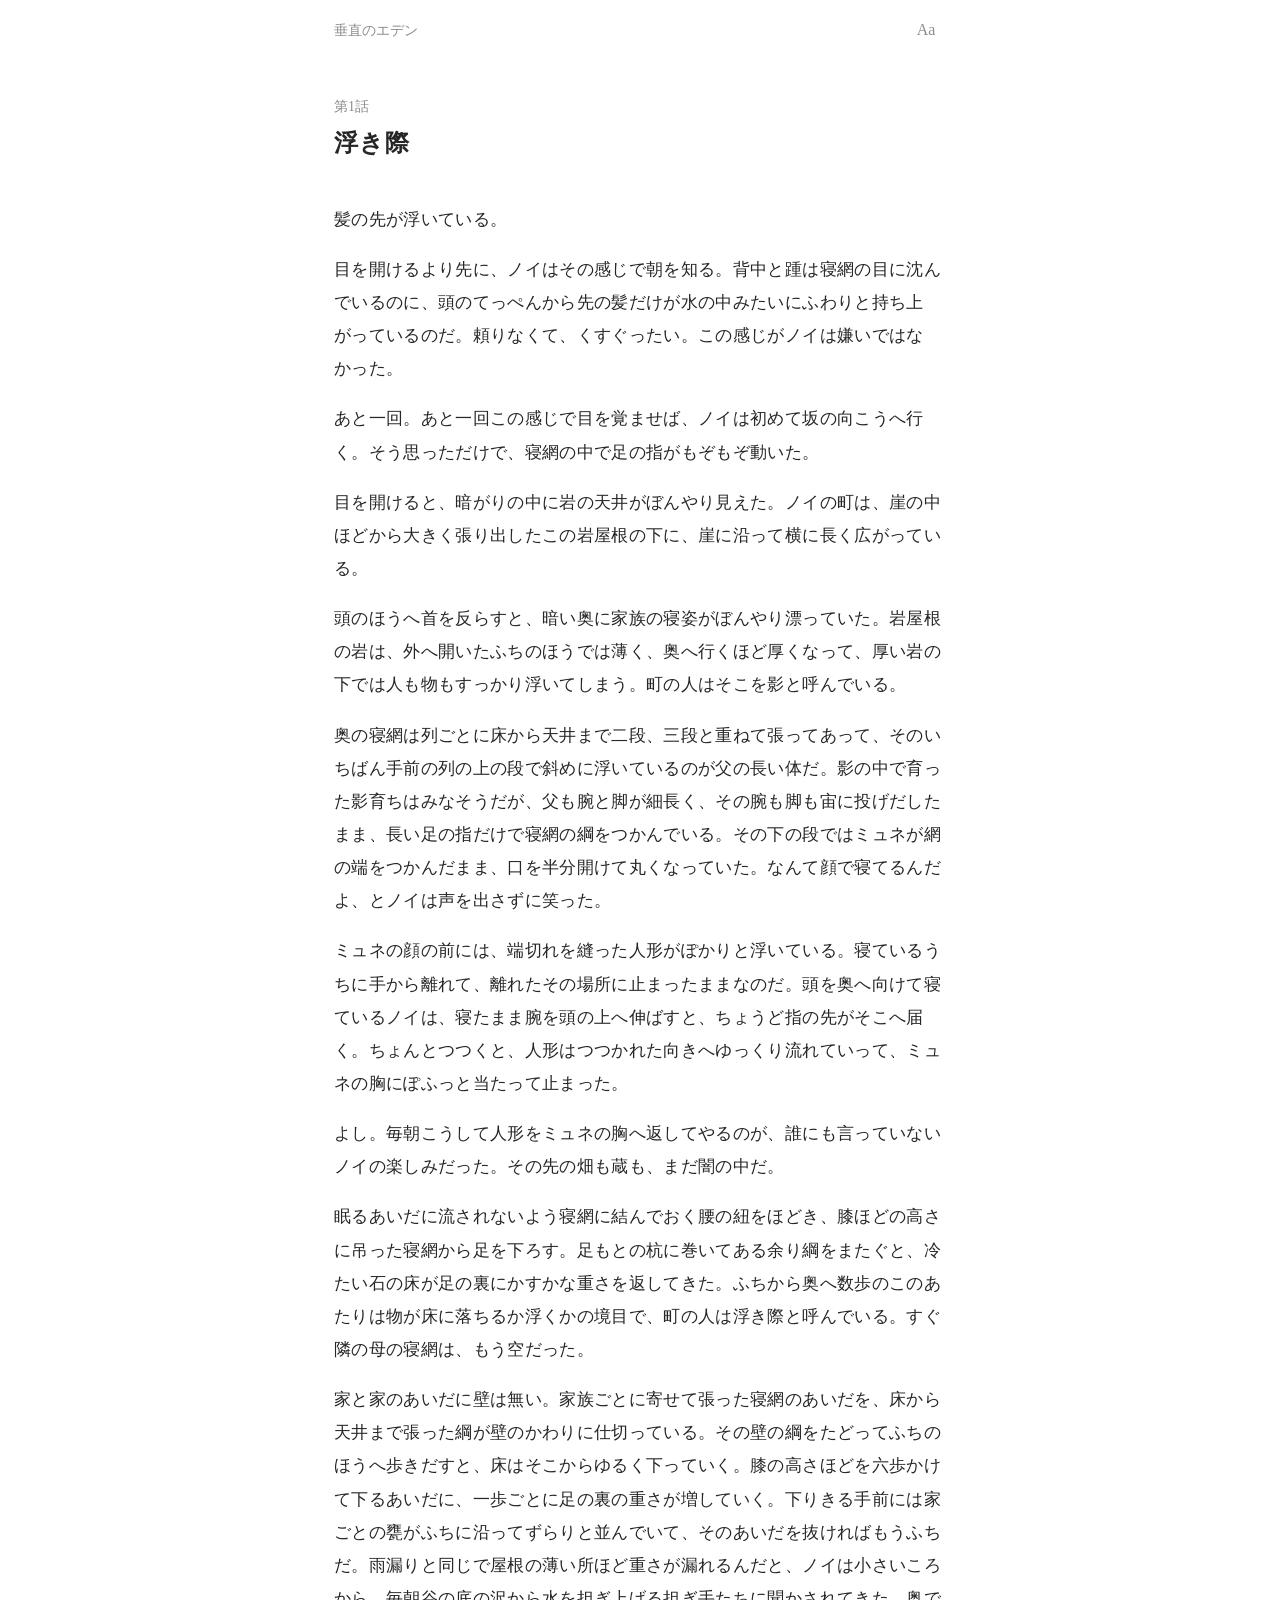
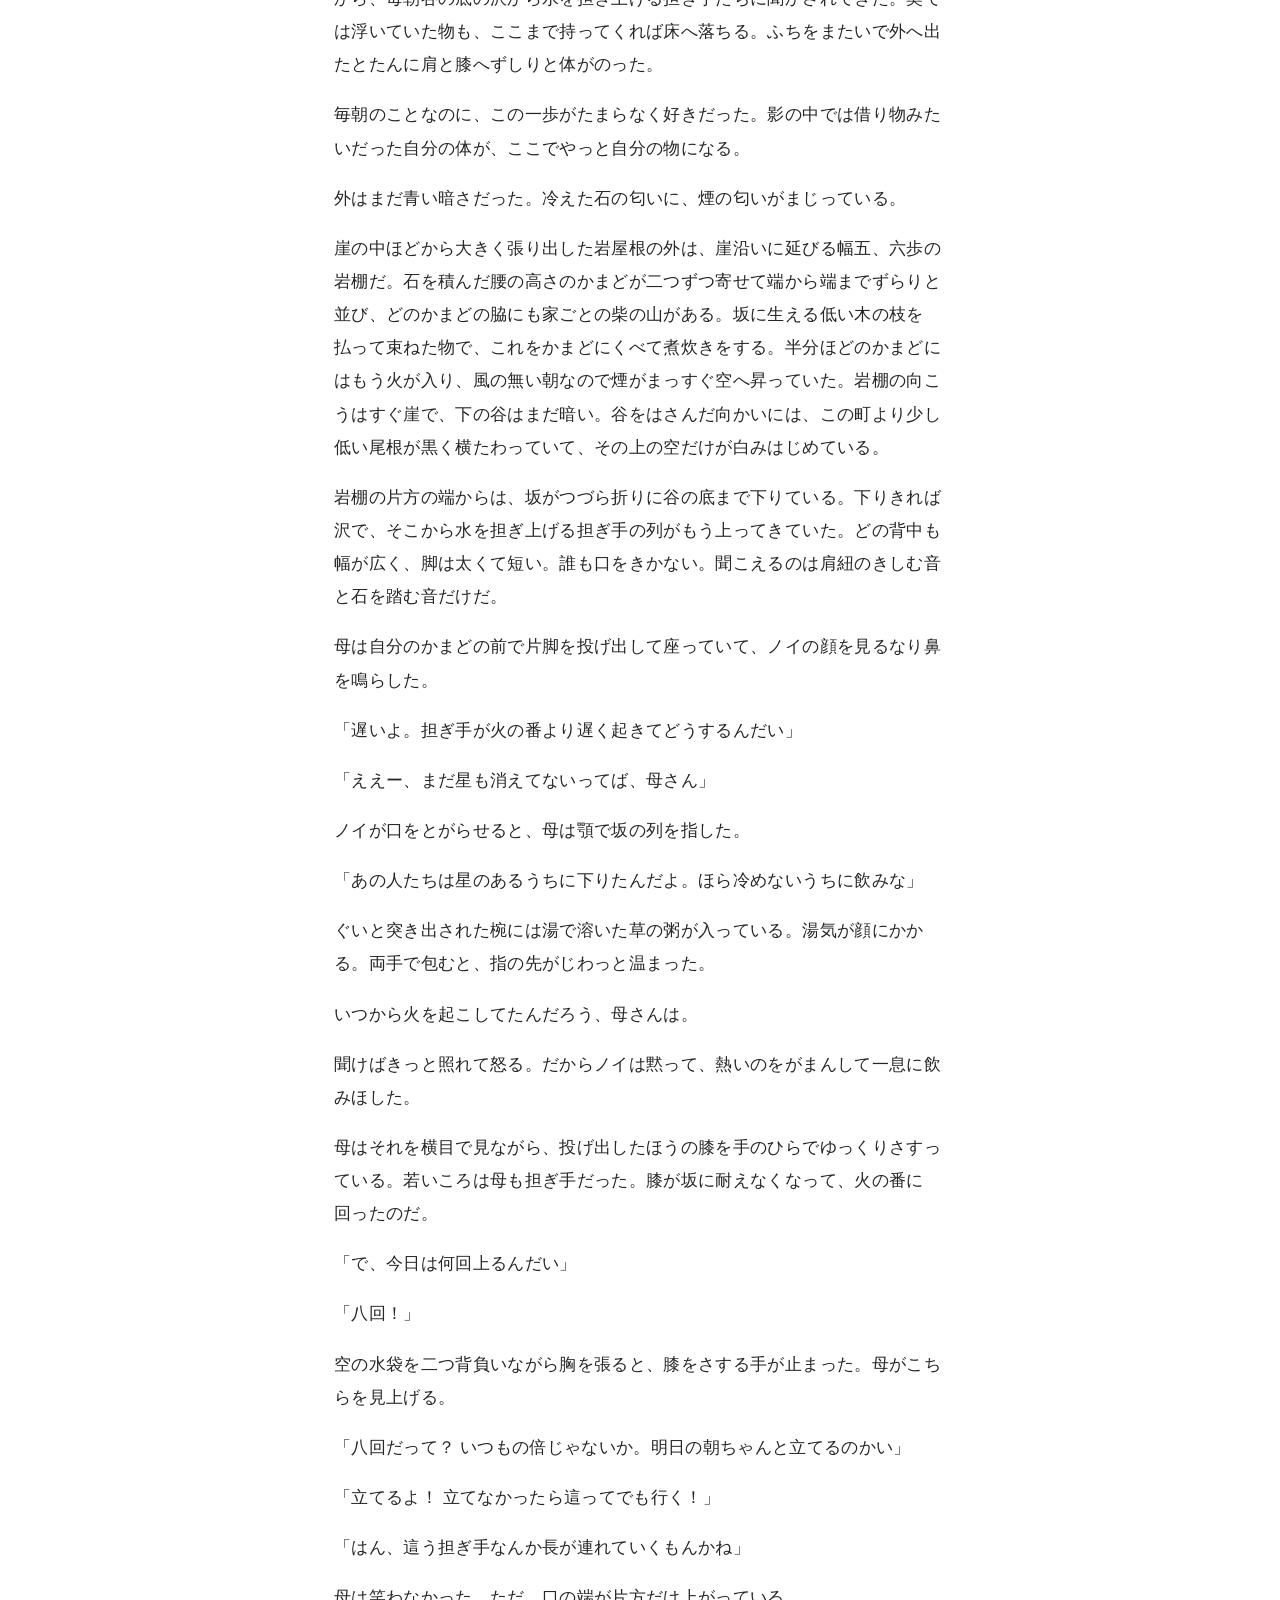
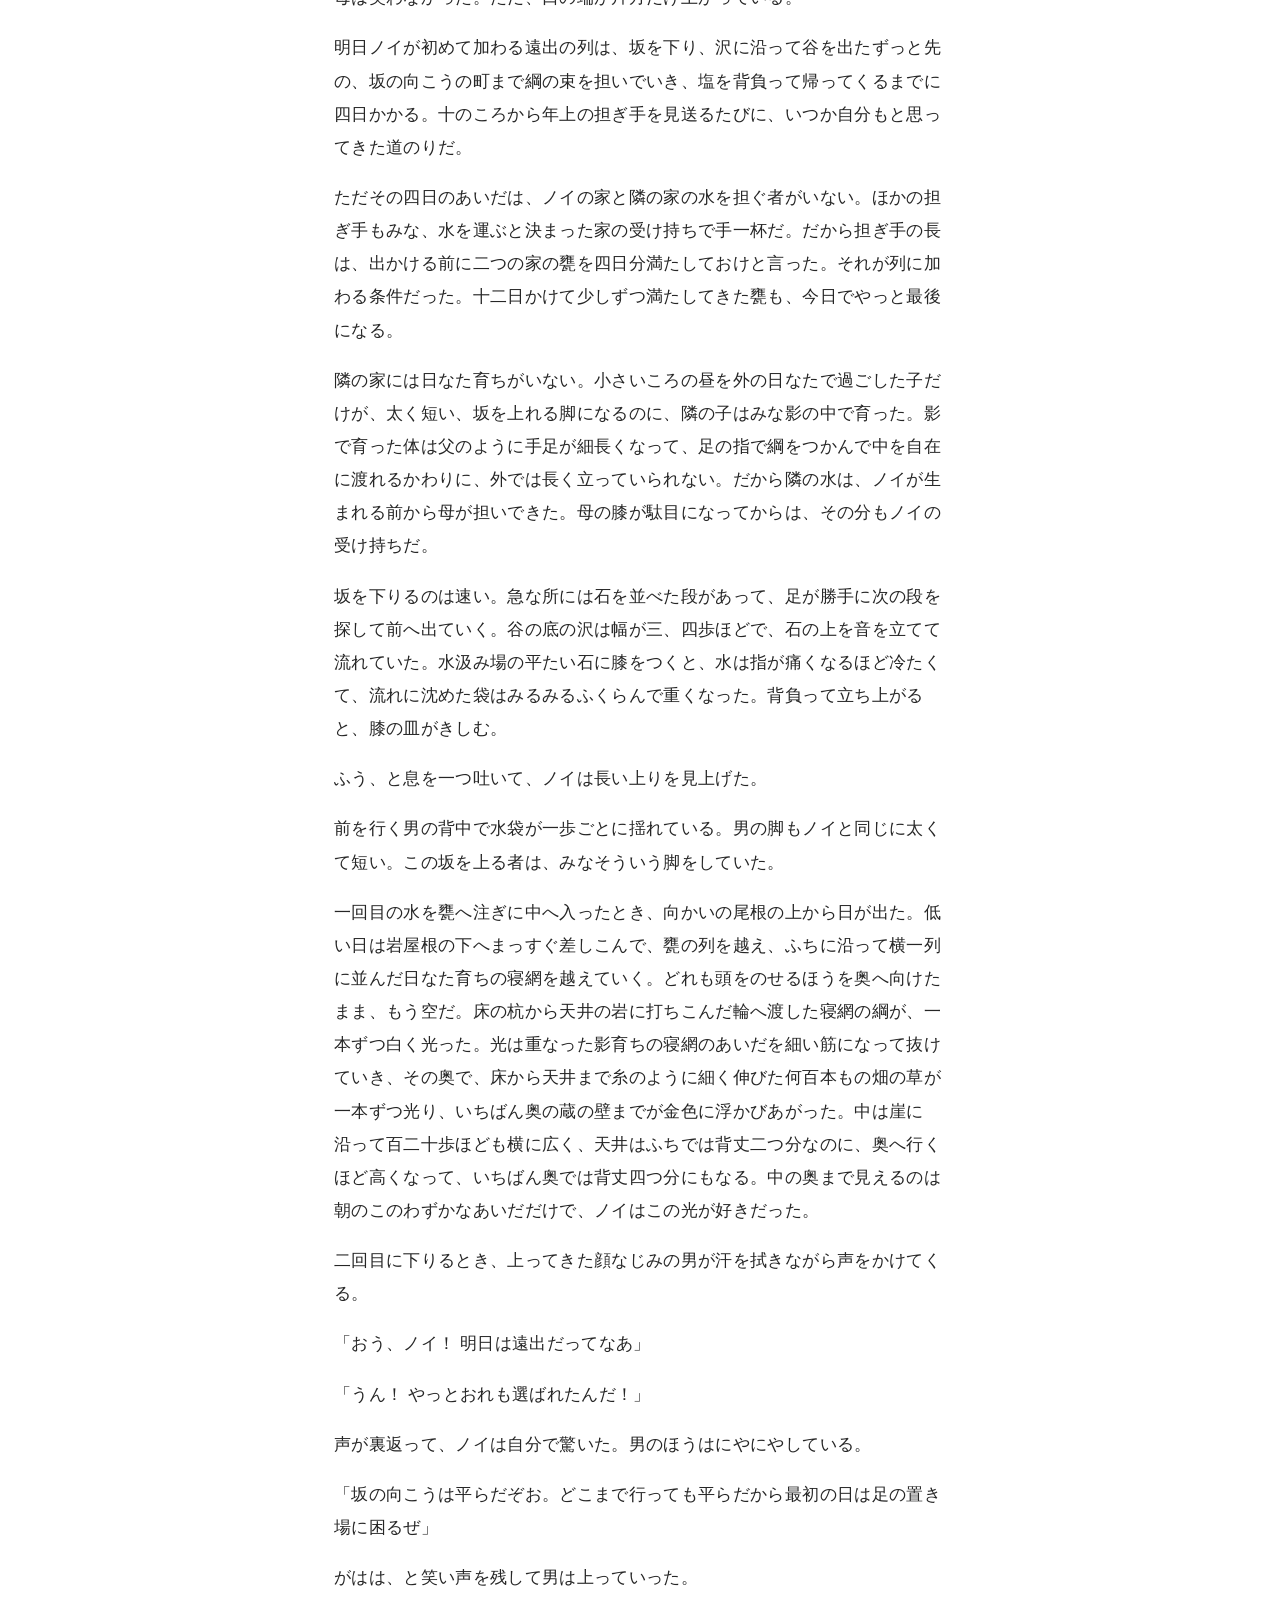
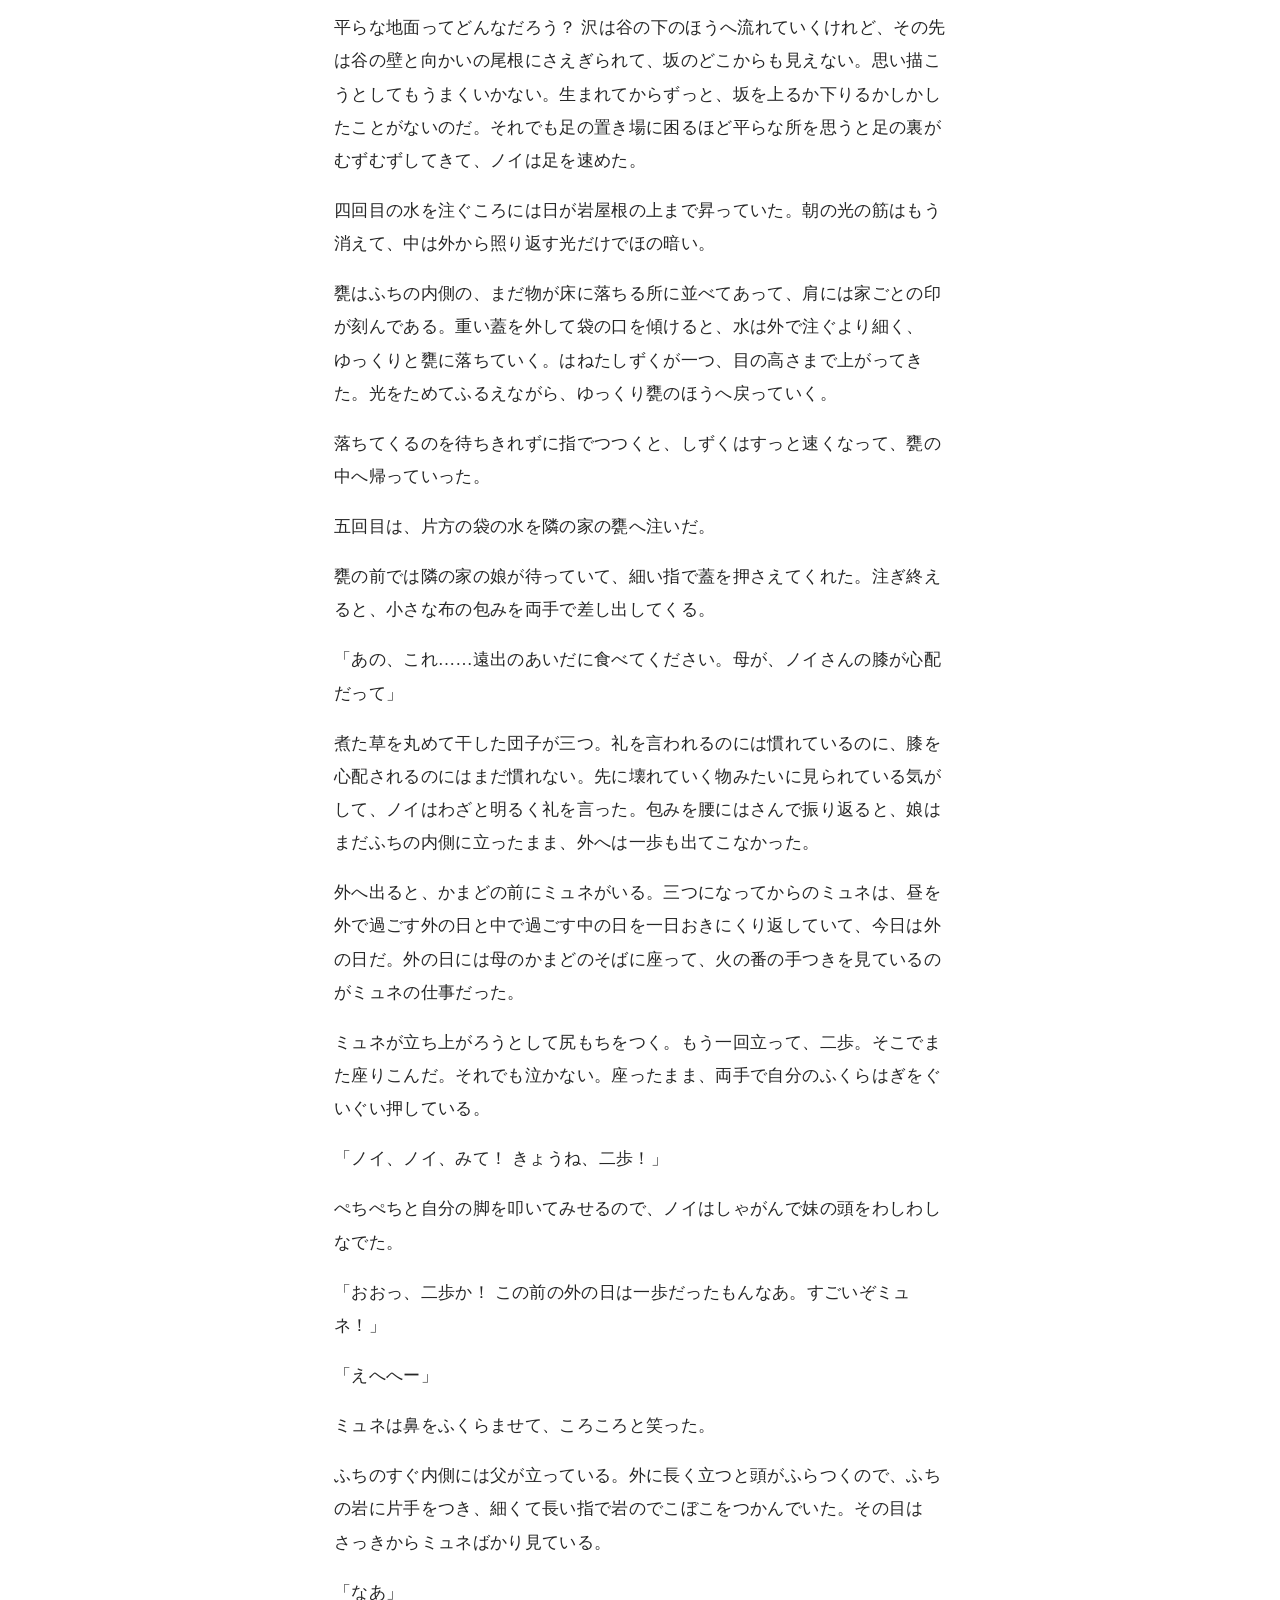
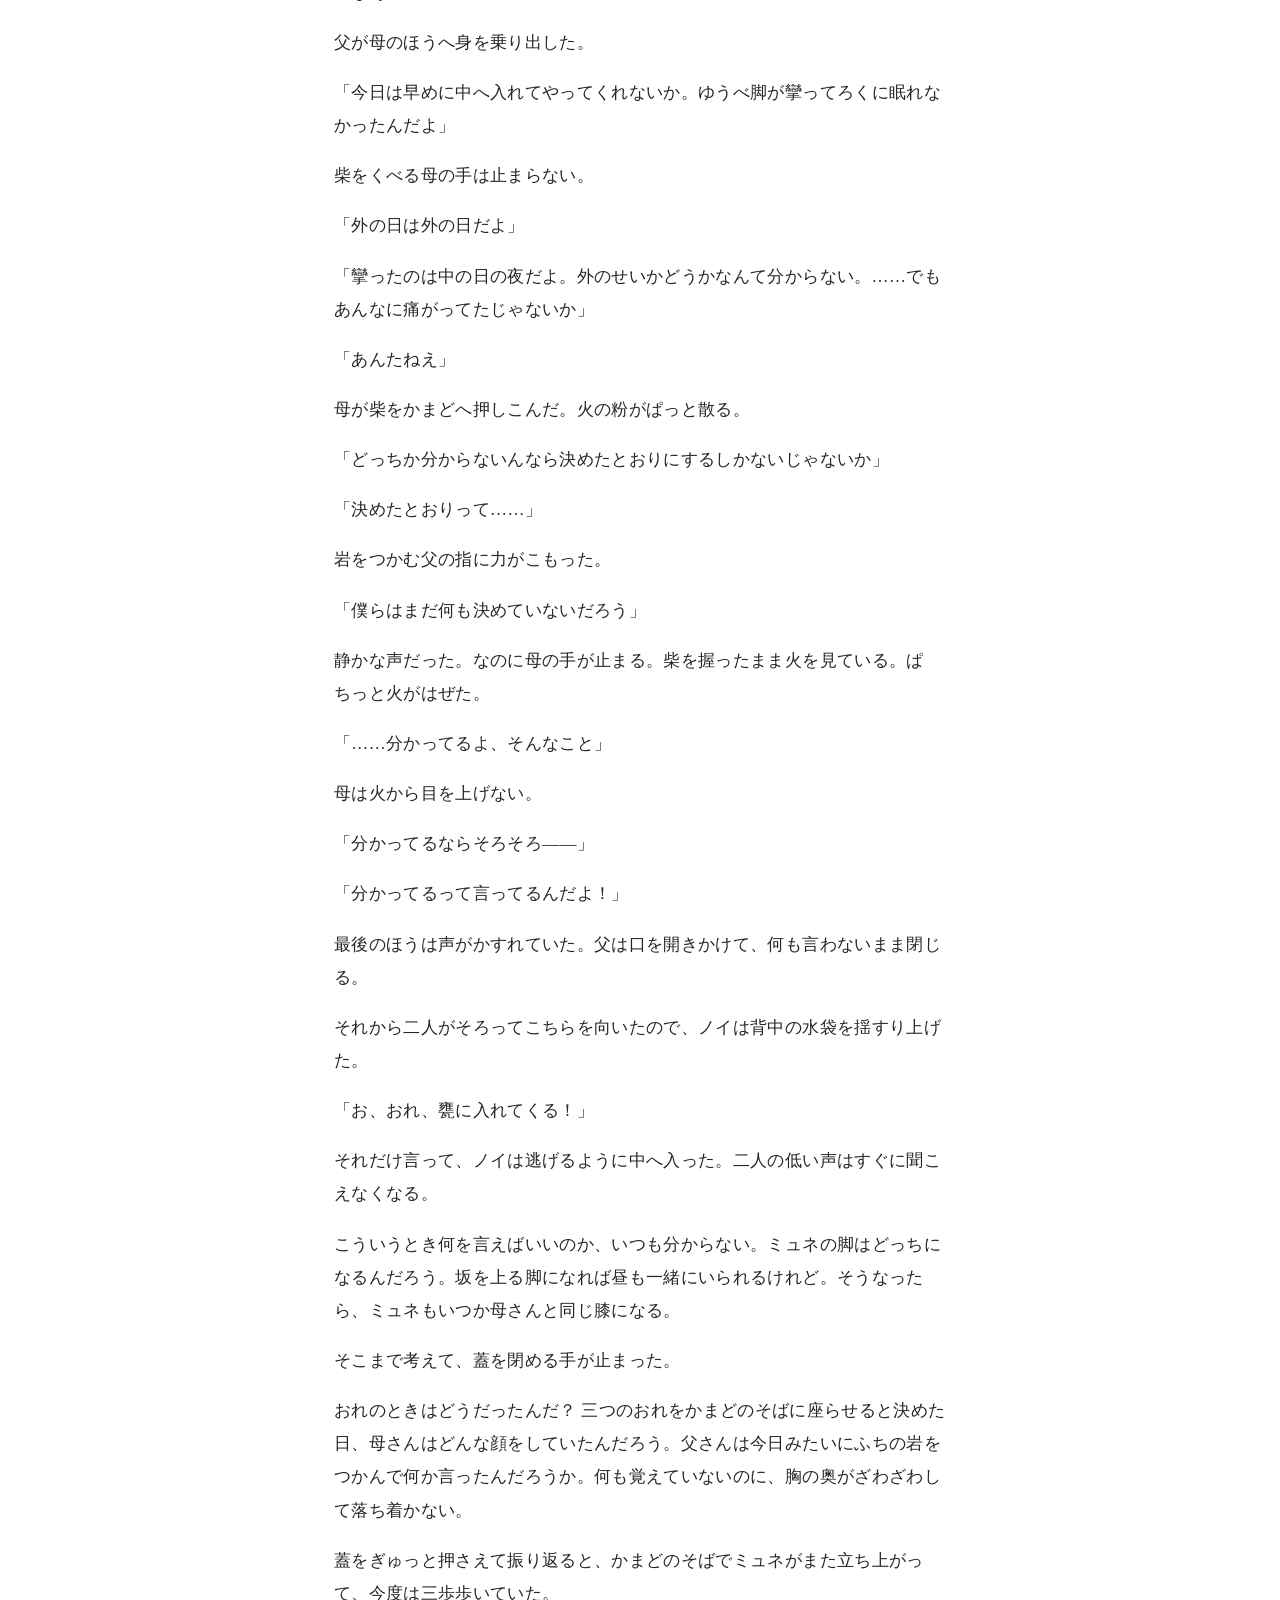
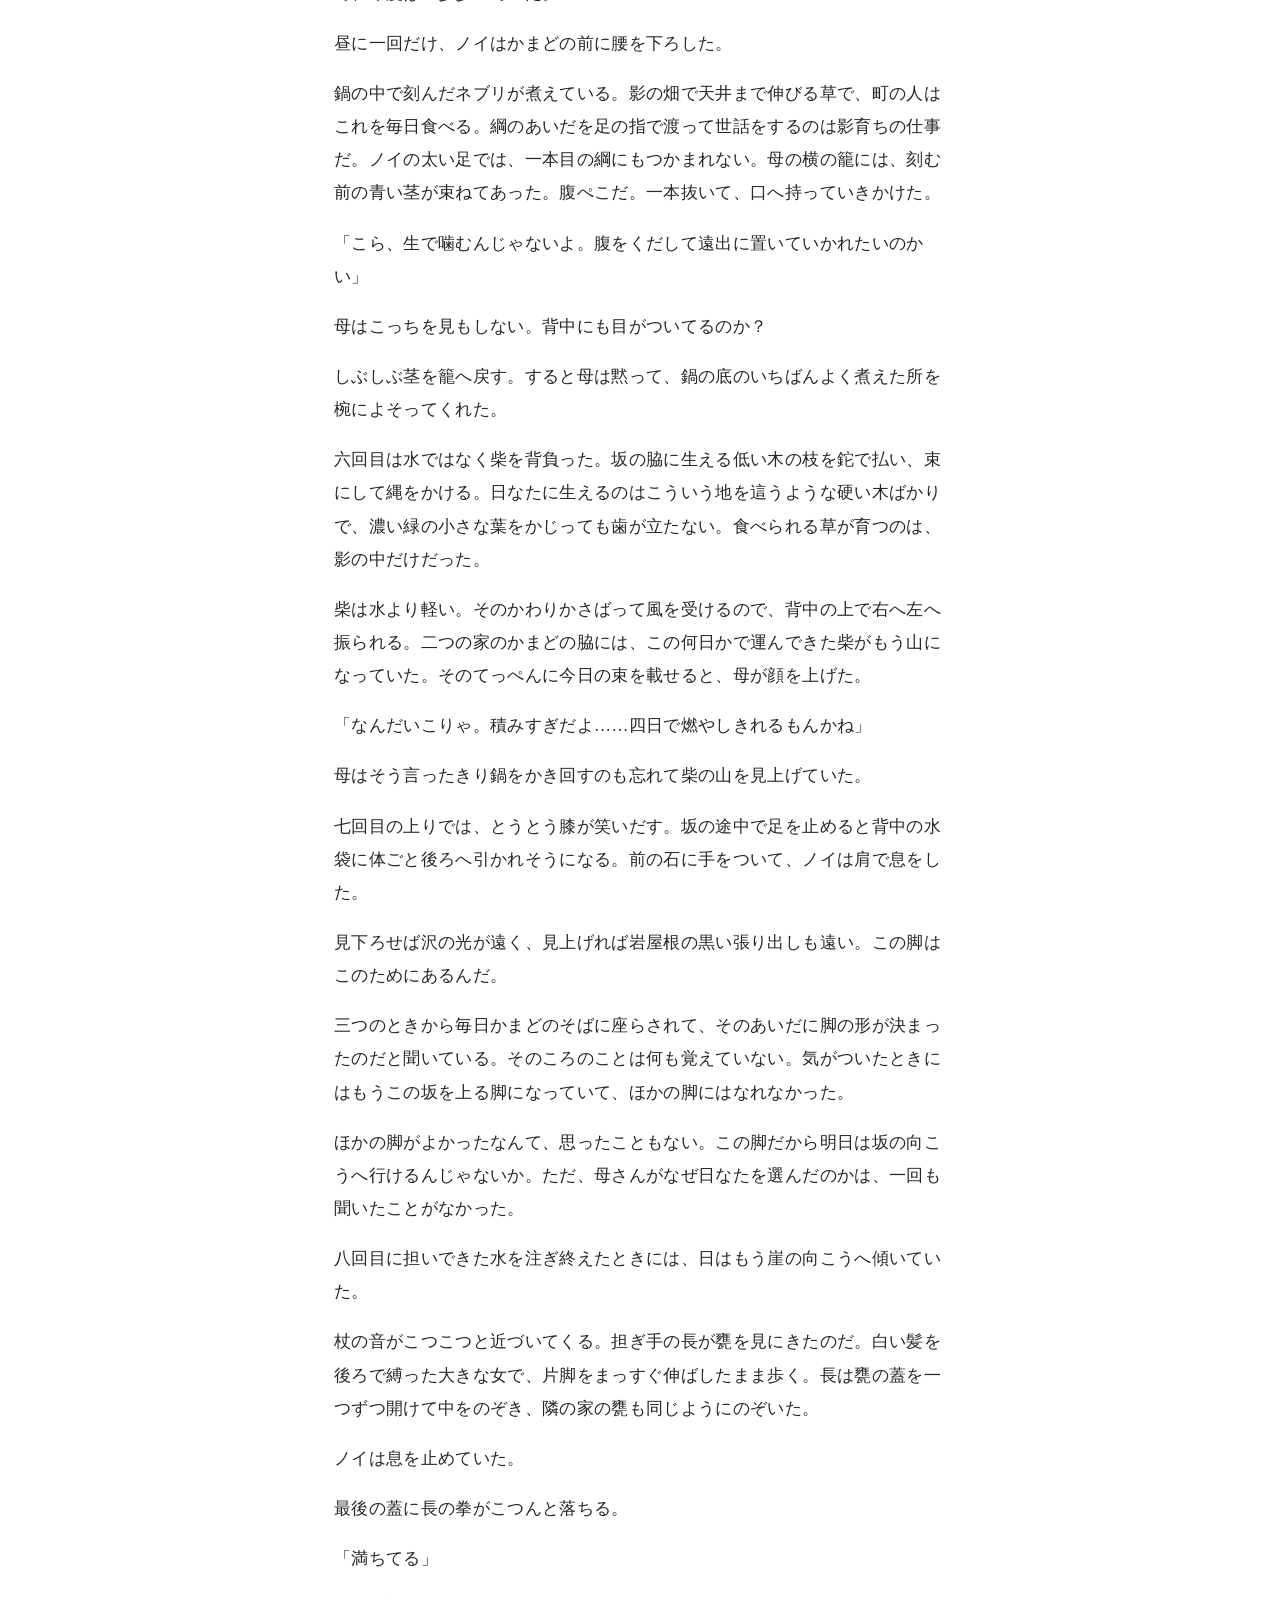
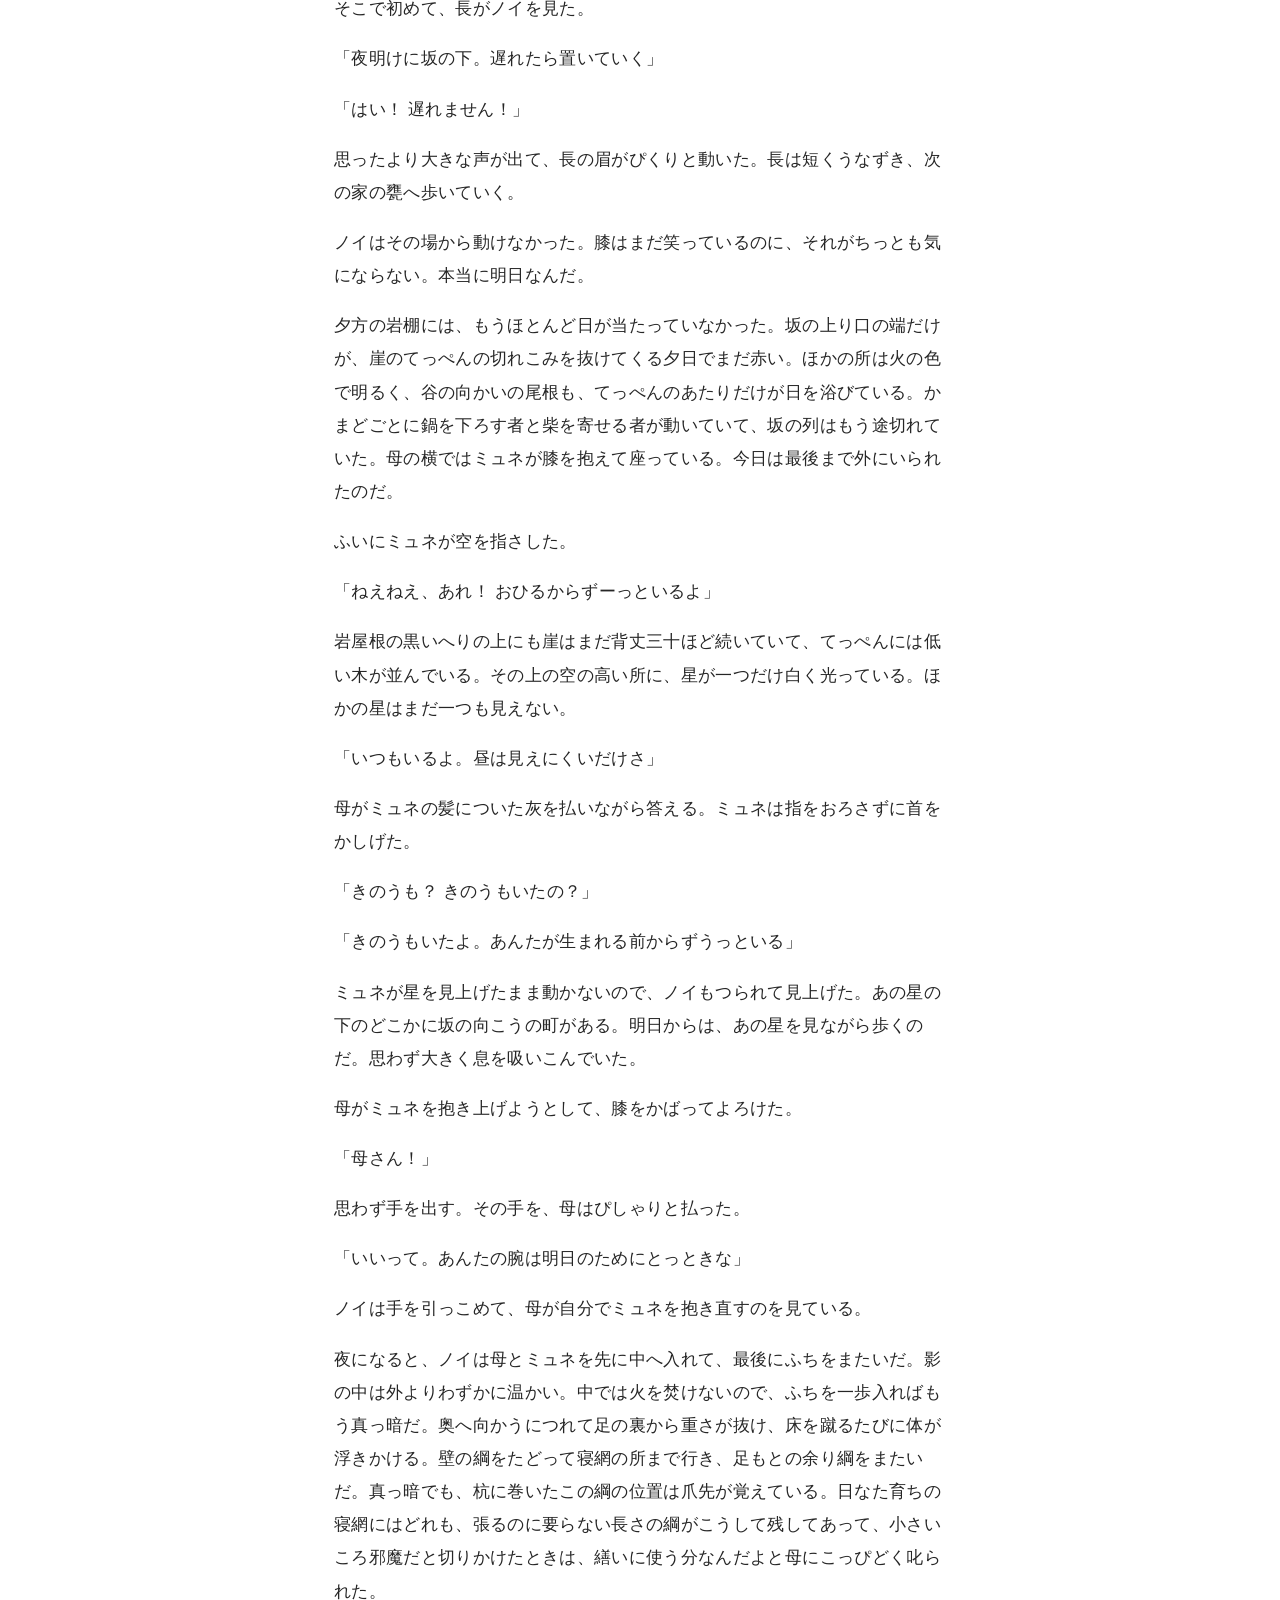
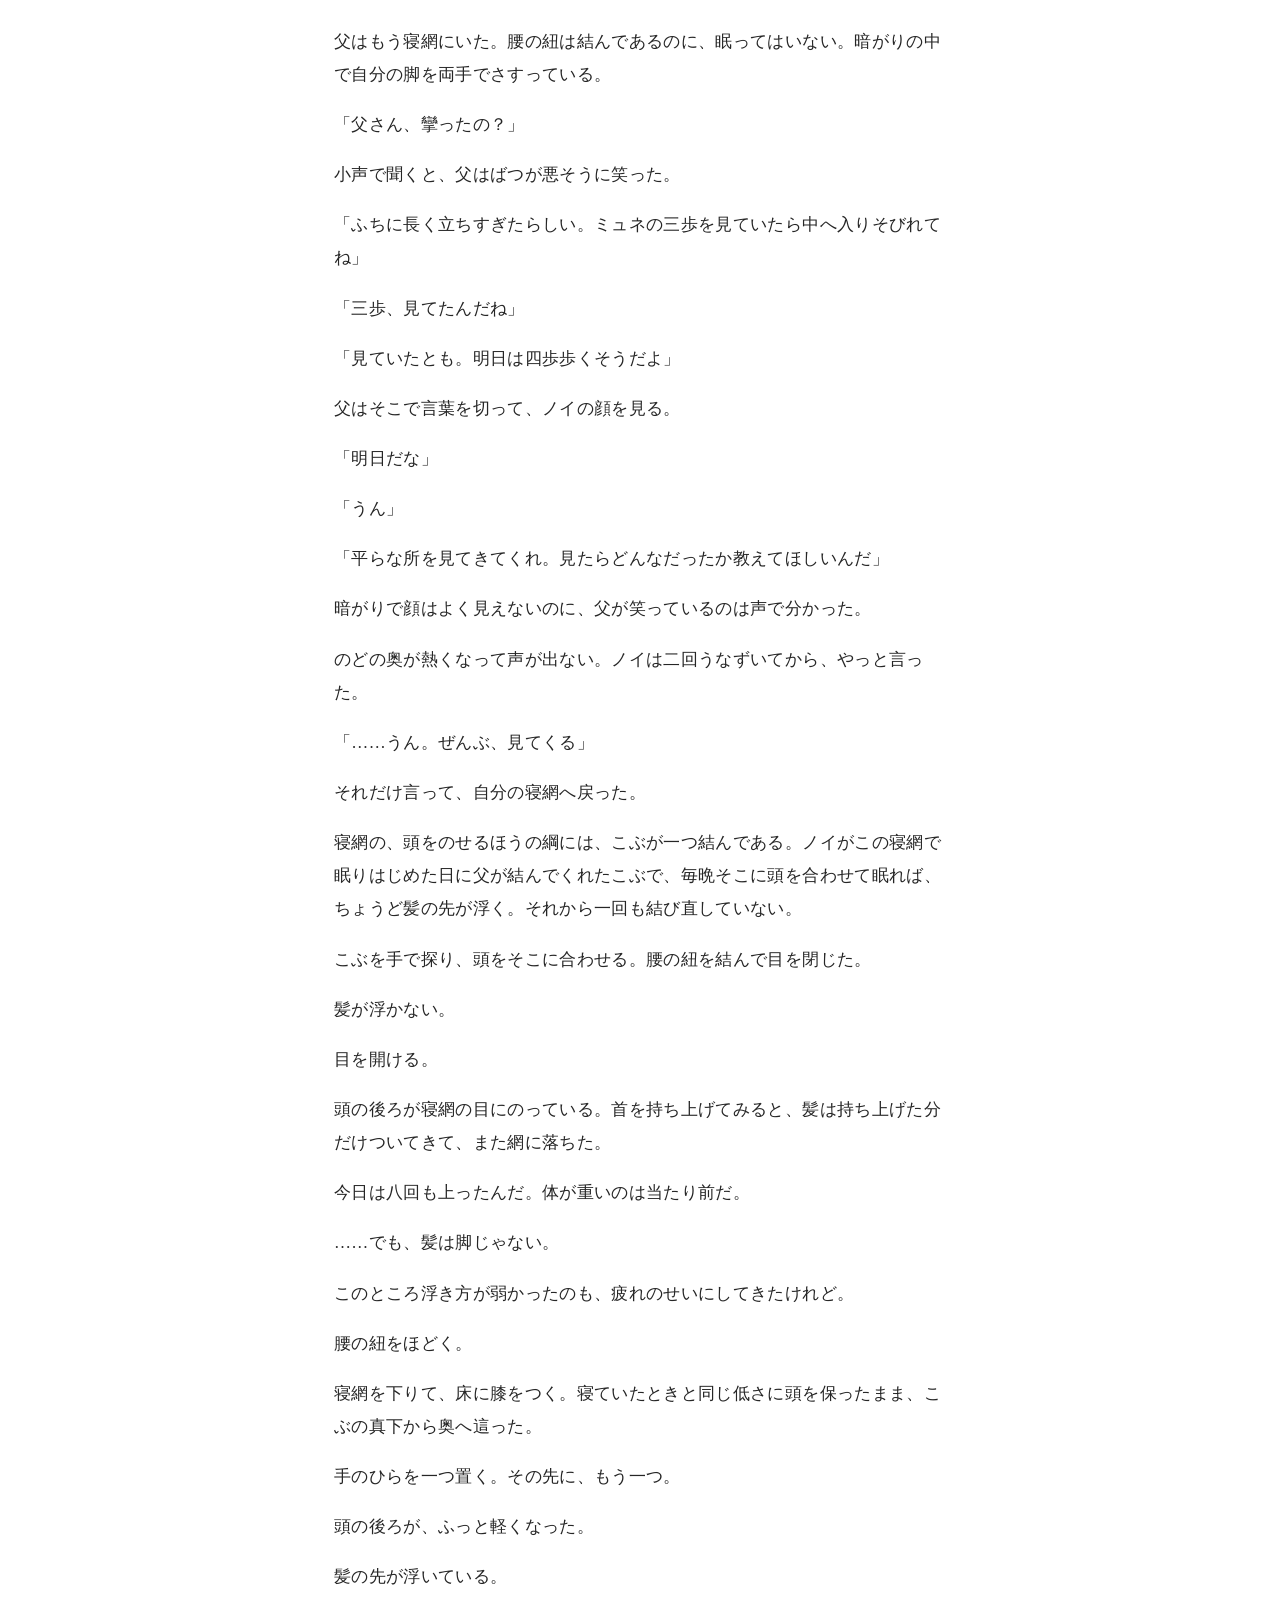
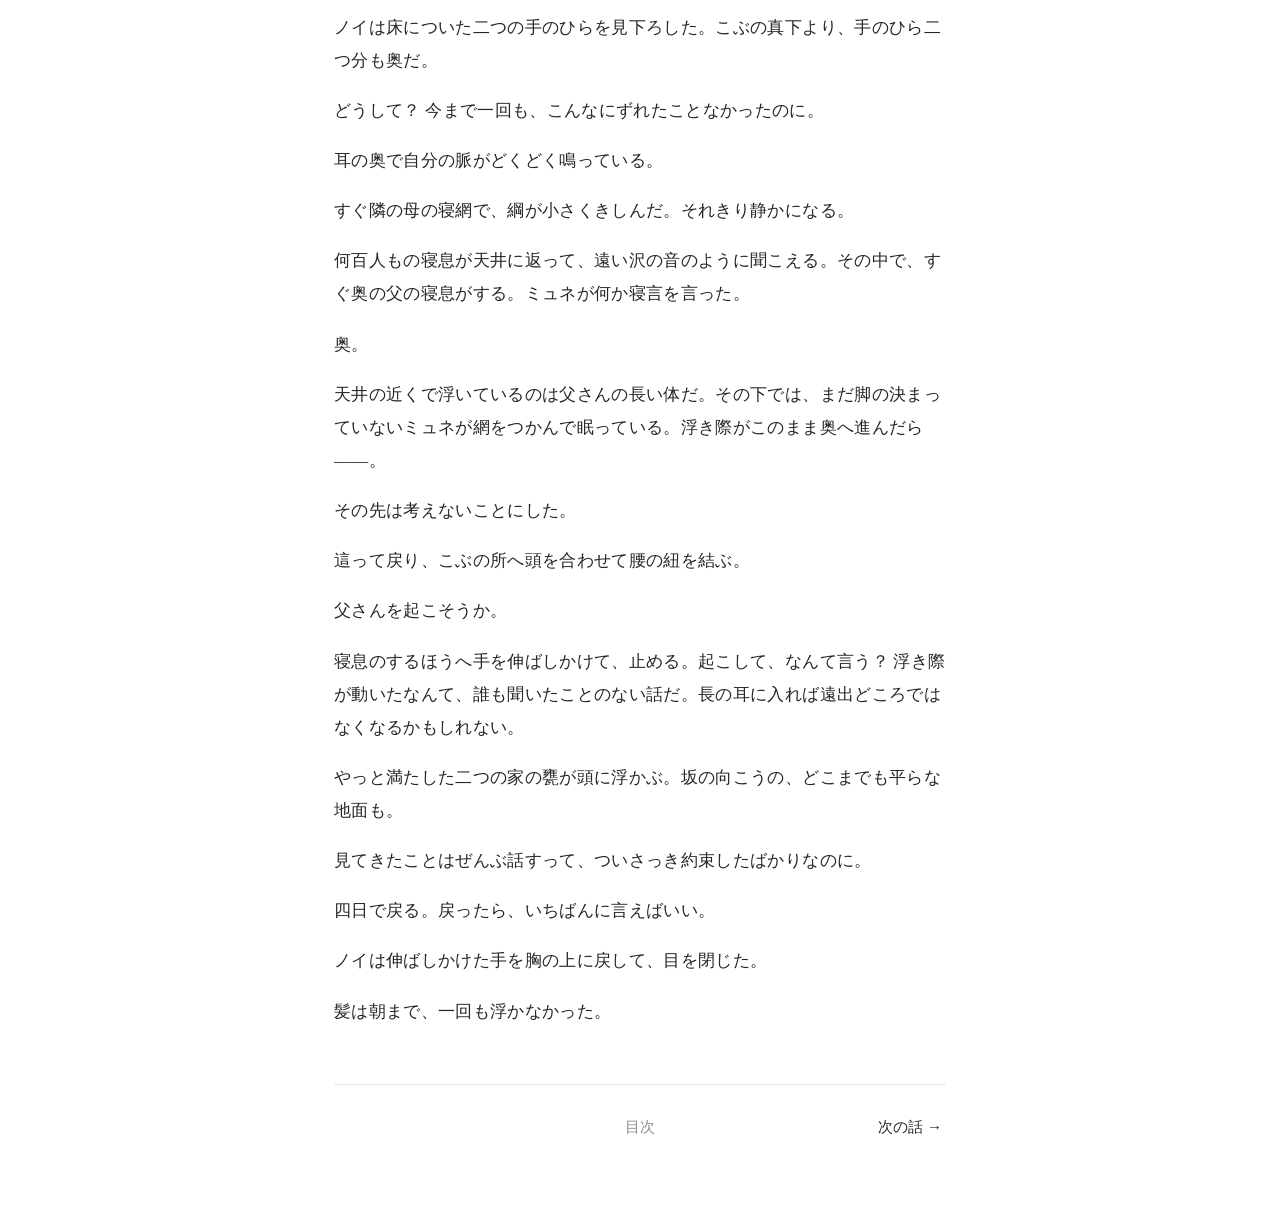
==== commit cde5c66b: "題を「垂直のエデン」にし、第6話を足す Co-Authored-By: Claude Opus 5.5 <noreply@anthropic.com>" ====
--- a/1.html
+++ b/1.html
@@ -4,7 +4,7 @@
 <meta charset="utf-8">
 <meta name="viewport" content="width=device-width, initial-scale=1">
 <meta name="robots" content="noindex, nofollow">
-<title>第1話 浮き際｜ぜんぶ見てくる 〜重さが漏る世界で、担ぎ手の少年は町の人を背負って下りる〜</title>
+<title>第1話 浮き際｜垂直のエデン</title>
 <link rel="icon" href="data:,">
 <link rel="stylesheet" href="style.css">
 <script>(function(){var d=document.documentElement,p='atokara:';d.classList.add('js');try{var s=localStorage.getItem(p+'size'),t=localStorage.getItem(p+'theme');if(s)d.dataset.size=s;if(t)d.dataset.theme=t;else if(matchMedia('(prefers-color-scheme: dark)').matches)d.dataset.theme='dark';}catch(e){}})();</script>
@@ -12,7 +12,7 @@
 </head>
 <body class="episode" data-ep="1.html">
 <header class="bar">
-<a class="home" href="index.html">ぜんぶ見てくる 〜重さが漏る世界で、担ぎ手の少年は町の人を背負って下りる〜</a>
+<a class="home" href="index.html">垂直のエデン</a>
 <button class="cfg-btn" type="button" aria-expanded="false" aria-controls="cfg" aria-label="文字と背景" title="文字と背景">Aa</button>
 <div id="cfg" class="cfg" hidden>
 <div class="row" role="group" aria-label="文字の大きさ">
@@ -42,7 +42,7 @@
 <p>ミュネの顔の前には、端切れを縫った人形がぽかりと浮いている。寝ているうちに手から離れて、離れたその場所に止まったままなのだ。頭を奥へ向けて寝ているノイは、寝たまま腕を頭の上へ伸ばすと、ちょうど指の先がそこへ届く。ちょんとつつくと、人形はつつかれた向きへゆっくり流れていって、ミュネの胸にぽふっと当たって止まった。</p>
 <p>よし。毎朝こうして人形をミュネの胸へ返してやるのが、誰にも言っていないノイの楽しみだった。その先の畑も蔵も、まだ闇の中だ。</p>
 <p>眠るあいだに流されないよう寝網に結んでおく腰の紐をほどき、膝ほどの高さに吊った寝網から足を下ろす。足もとの杭に巻いてある余り綱をまたぐと、冷たい石の床が足の裏にかすかな重さを返してきた。ふちから奥へ数歩のこのあたりは物が床に落ちるか浮くかの境目で、町の人は浮き際と呼んでいる。すぐ隣の母の寝網は、もう空だった。</p>
-<p>家と家のあいだに壁は無い。家族ごとに寄せて張った寝網のあいだを、床から天井まで張った綱が壁のかわりに仕切っている。その壁の綱をたどってふちのほうへ歩きだすと、床はそこからゆるく下っていく。膝の高さほどを六歩かけて下るあいだに、一歩ごとに足の裏の重さが増していく。下りきる手前には家ごとの甕がふちに沿ってずらりと並んでいて、そのあいだを抜ければもうふちだ。雨漏りと同じで屋根の薄い所ほど重さが漏るんだと、ノイは小さいころから、毎朝谷の底の沢から水を担ぎ上げる担ぎ手たちに聞かされてきた。奥では浮いていた物も、ここまで持ってくれば床へ落ちる。ふちをまたいで外へ出たとたんに肩と膝へずしりと体がのった。</p>
+<p>家と家のあいだに壁は無い。家族ごとに寄せて張った寝網のあいだを、床から天井まで張った綱が壁のかわりに仕切っている。その壁の綱をたどってふちのほうへ歩きだすと、床はそこからゆるく下っていく。膝の高さほどを六歩かけて下るあいだに、一歩ごとに足の裏の重さが増していく。下りきる手前には家ごとの甕がふちに沿ってずらりと並んでいて、そのあいだを抜ければもうふちだ。雨漏りと同じで屋根の薄い所ほど重さが漏れるんだと、ノイは小さいころから、毎朝谷の底の沢から水を担ぎ上げる担ぎ手たちに聞かされてきた。奥では浮いていた物も、ここまで持ってくれば床へ落ちる。ふちをまたいで外へ出たとたんに肩と膝へずしりと体がのった。</p>
 <p>毎朝のことなのに、この一歩がたまらなく好きだった。影の中では借り物みたいだった自分の体が、ここでやっと自分の物になる。</p>
 <p>外はまだ青い暗さだった。冷えた石の匂いに、煙の匂いがまじっている。</p>
 <p>崖の中ほどから大きく張り出した岩屋根の外は、崖沿いに延びる幅五、六歩の岩棚だ。石を積んだ腰の高さのかまどが二つずつ寄せて端から端までずらりと並び、どのかまどの脇にも家ごとの柴の山がある。坂に生える低い木の枝を払って束ねた物で、これをかまどにくべて煮炊きをする。半分ほどのかまどにはもう火が入り、風の無い朝なので煙がまっすぐ空へ昇っていた。岩棚の向こうはすぐ崖で、下の谷はまだ暗い。谷をはさんだ向かいには、この町より少し低い尾根が黒く横たわっていて、その上の空だけが白みはじめている。</p>
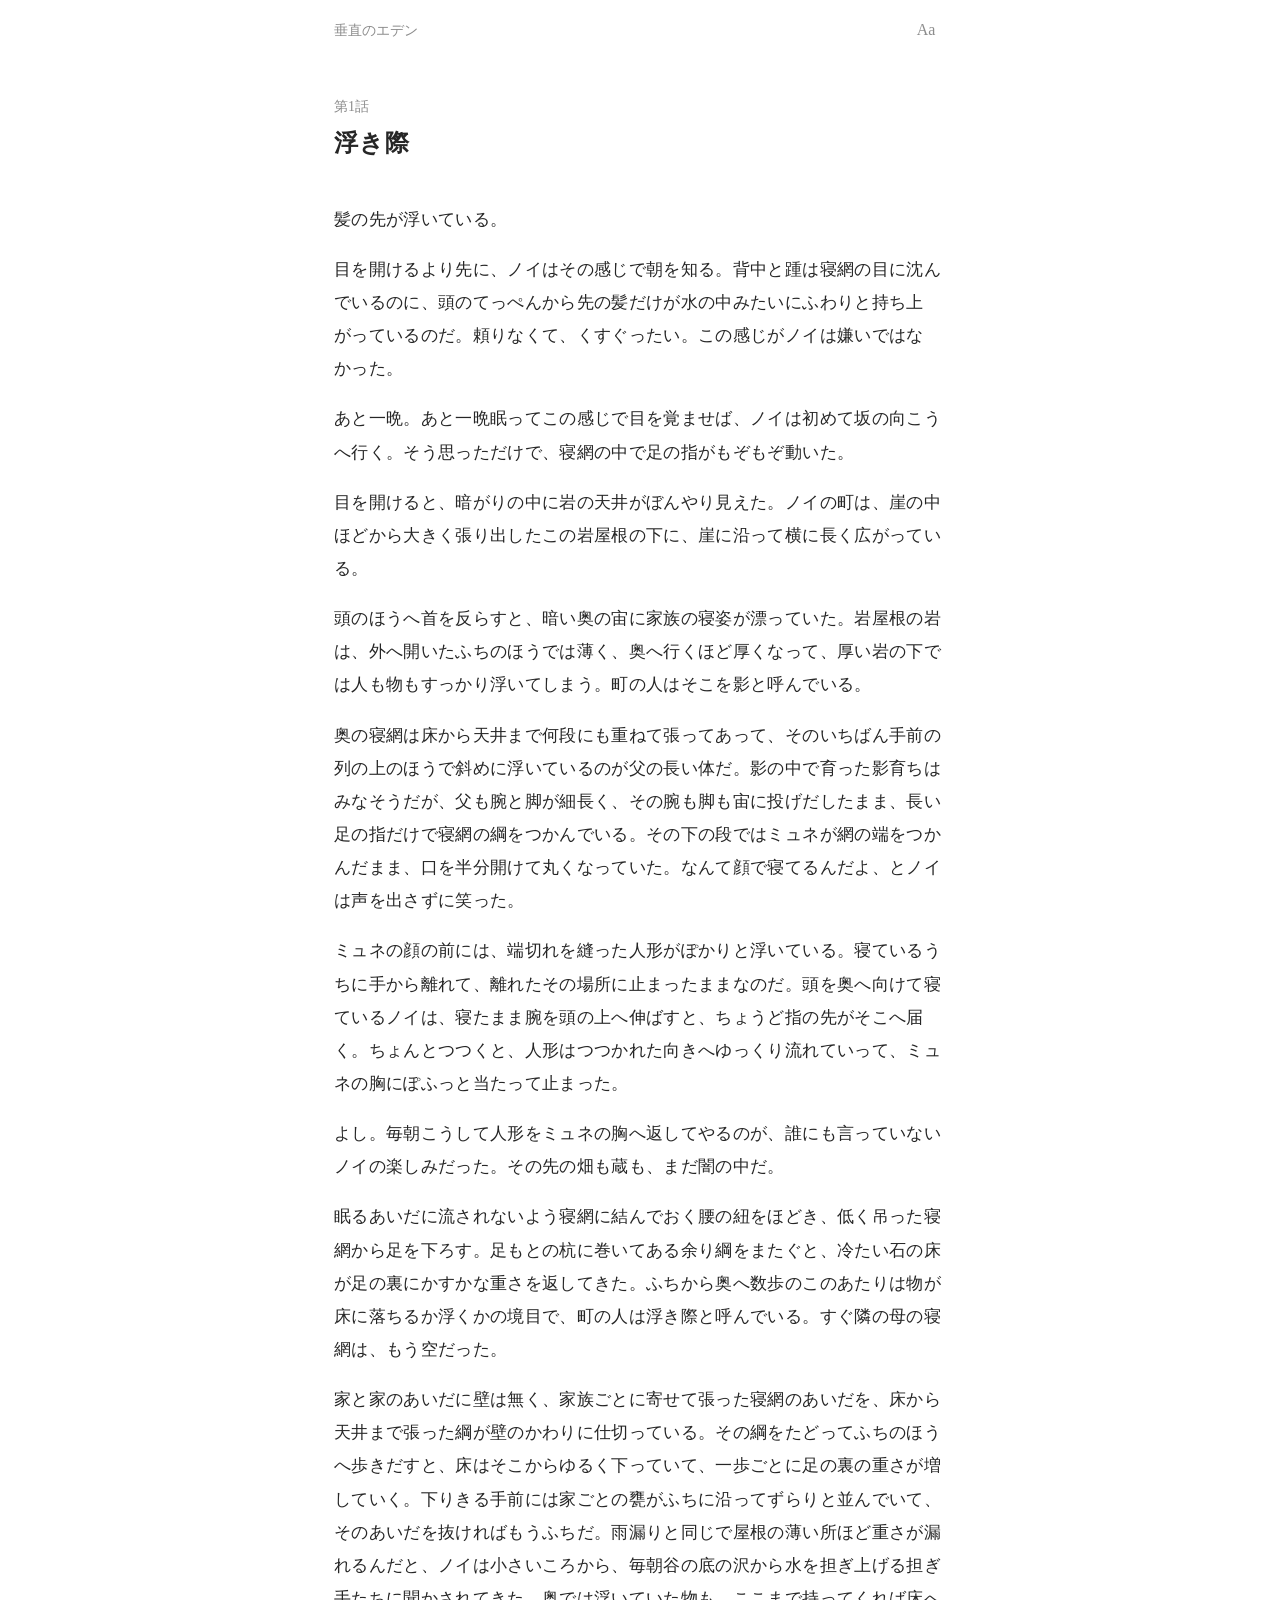
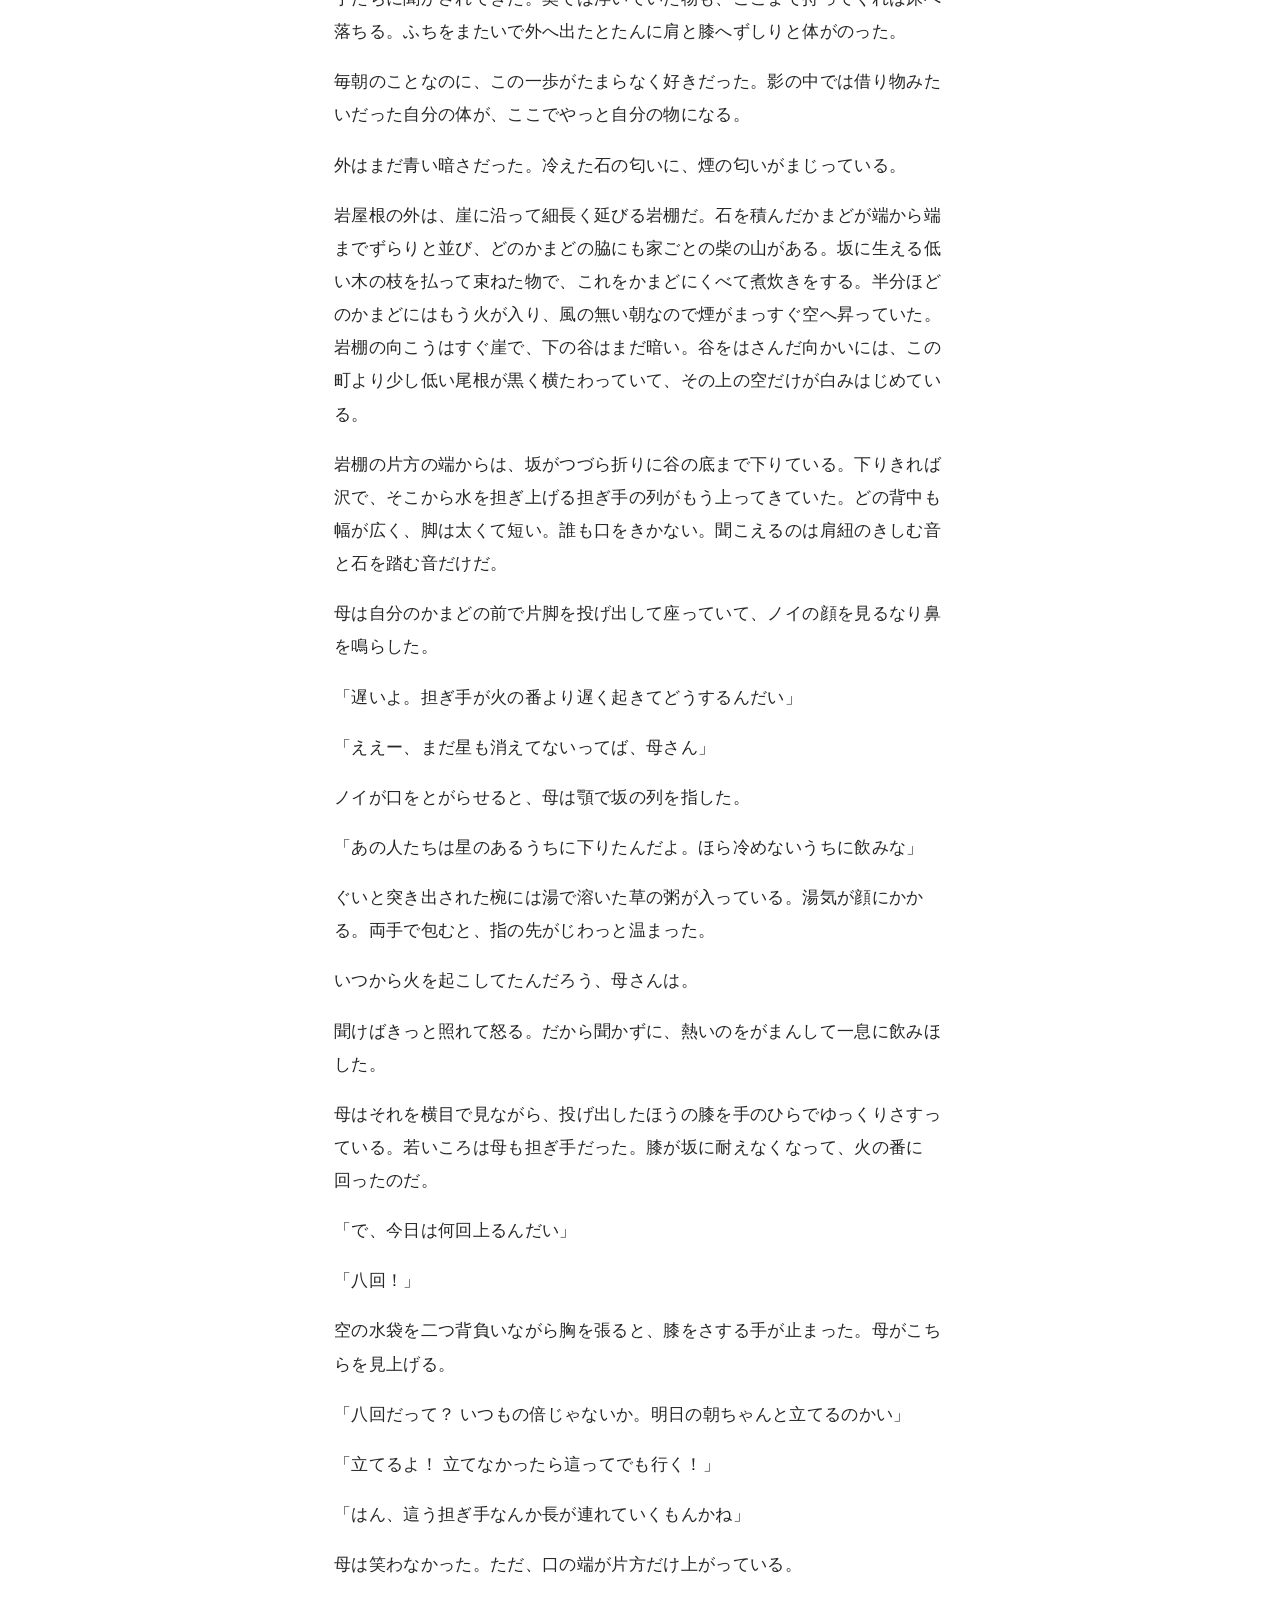
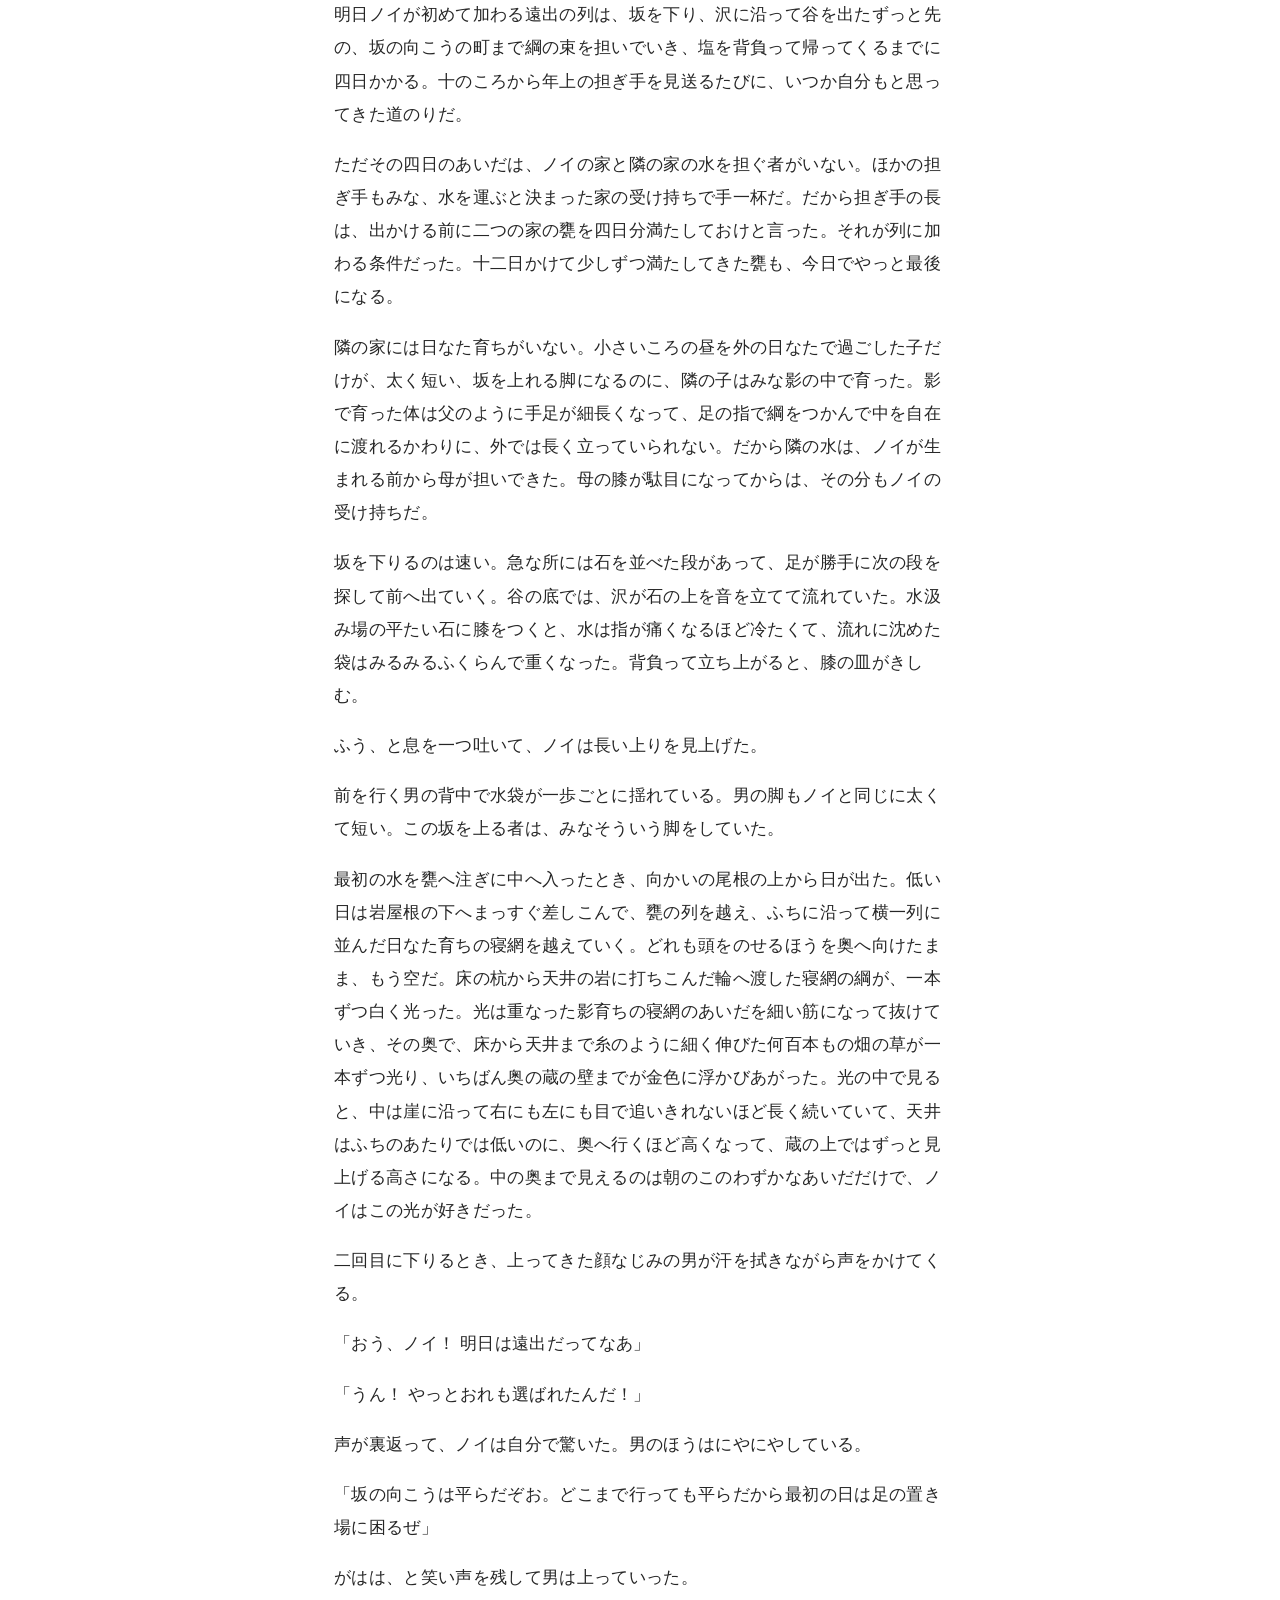
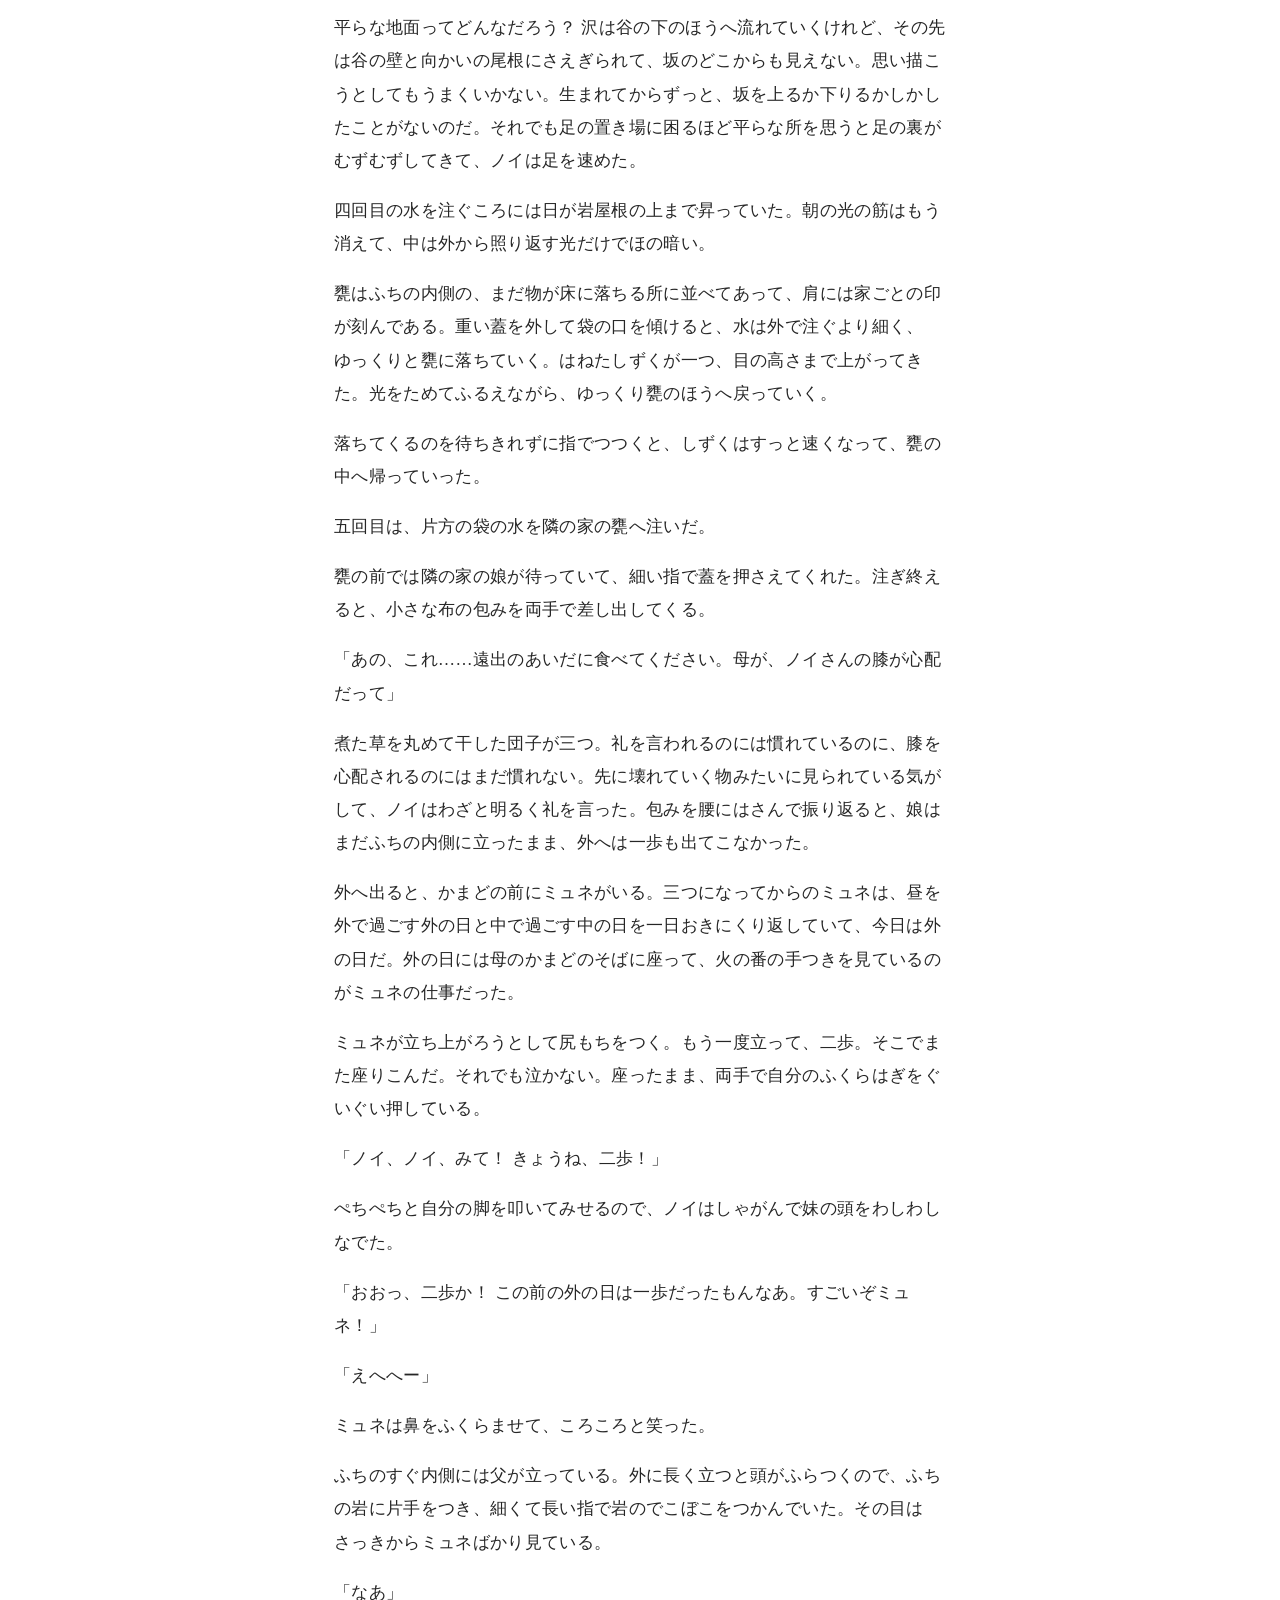
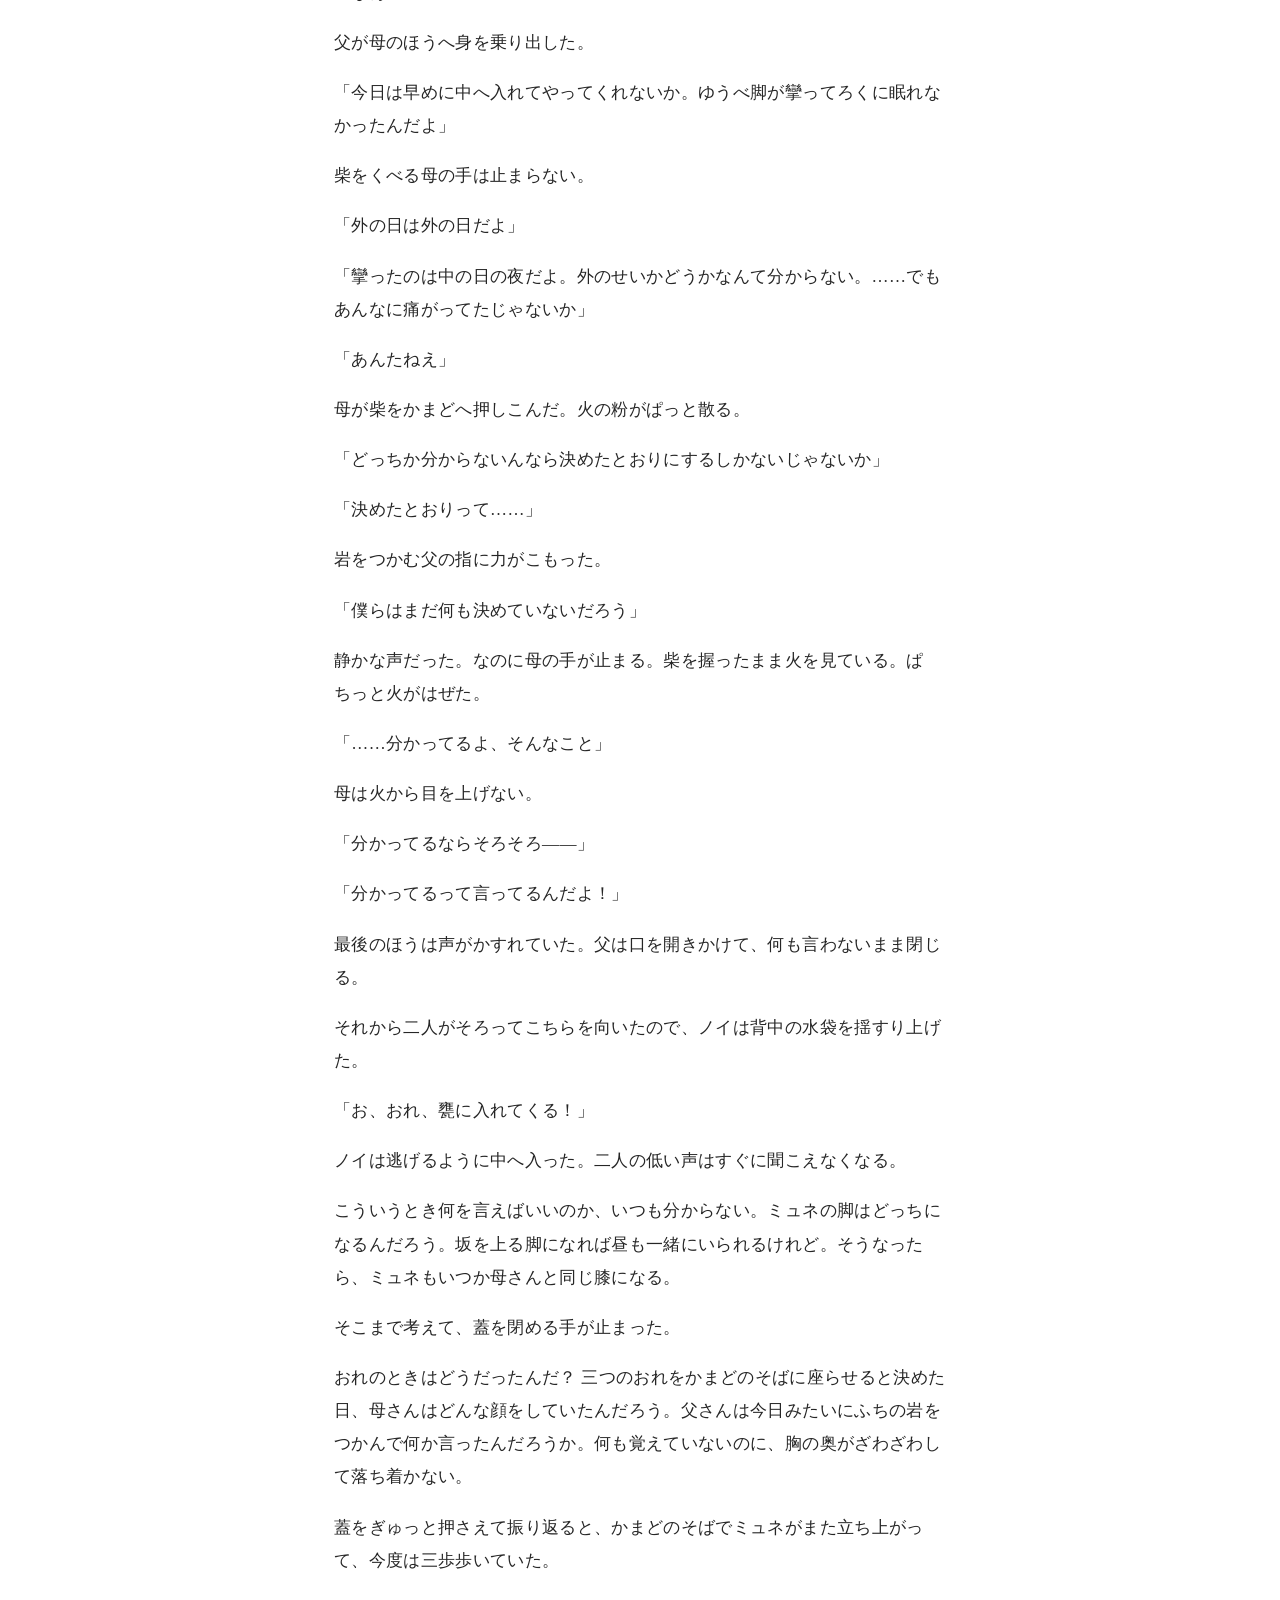
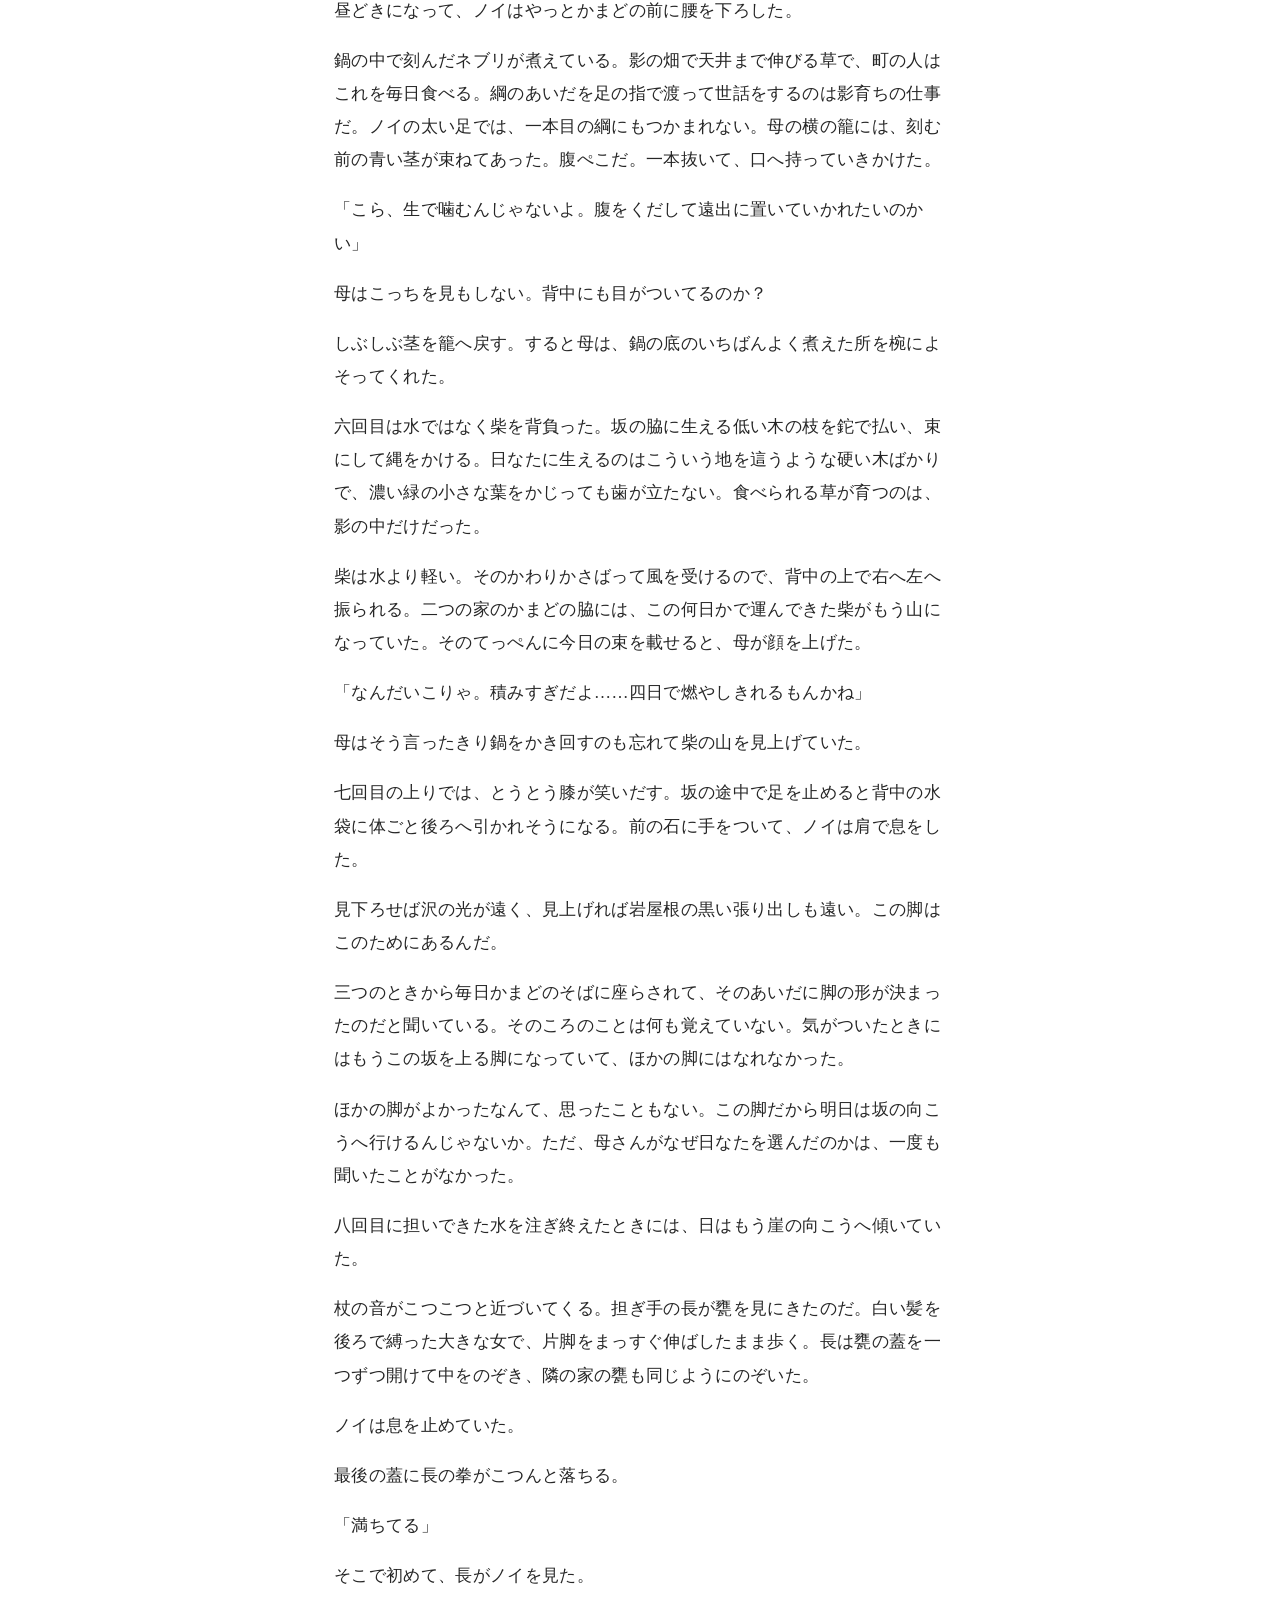
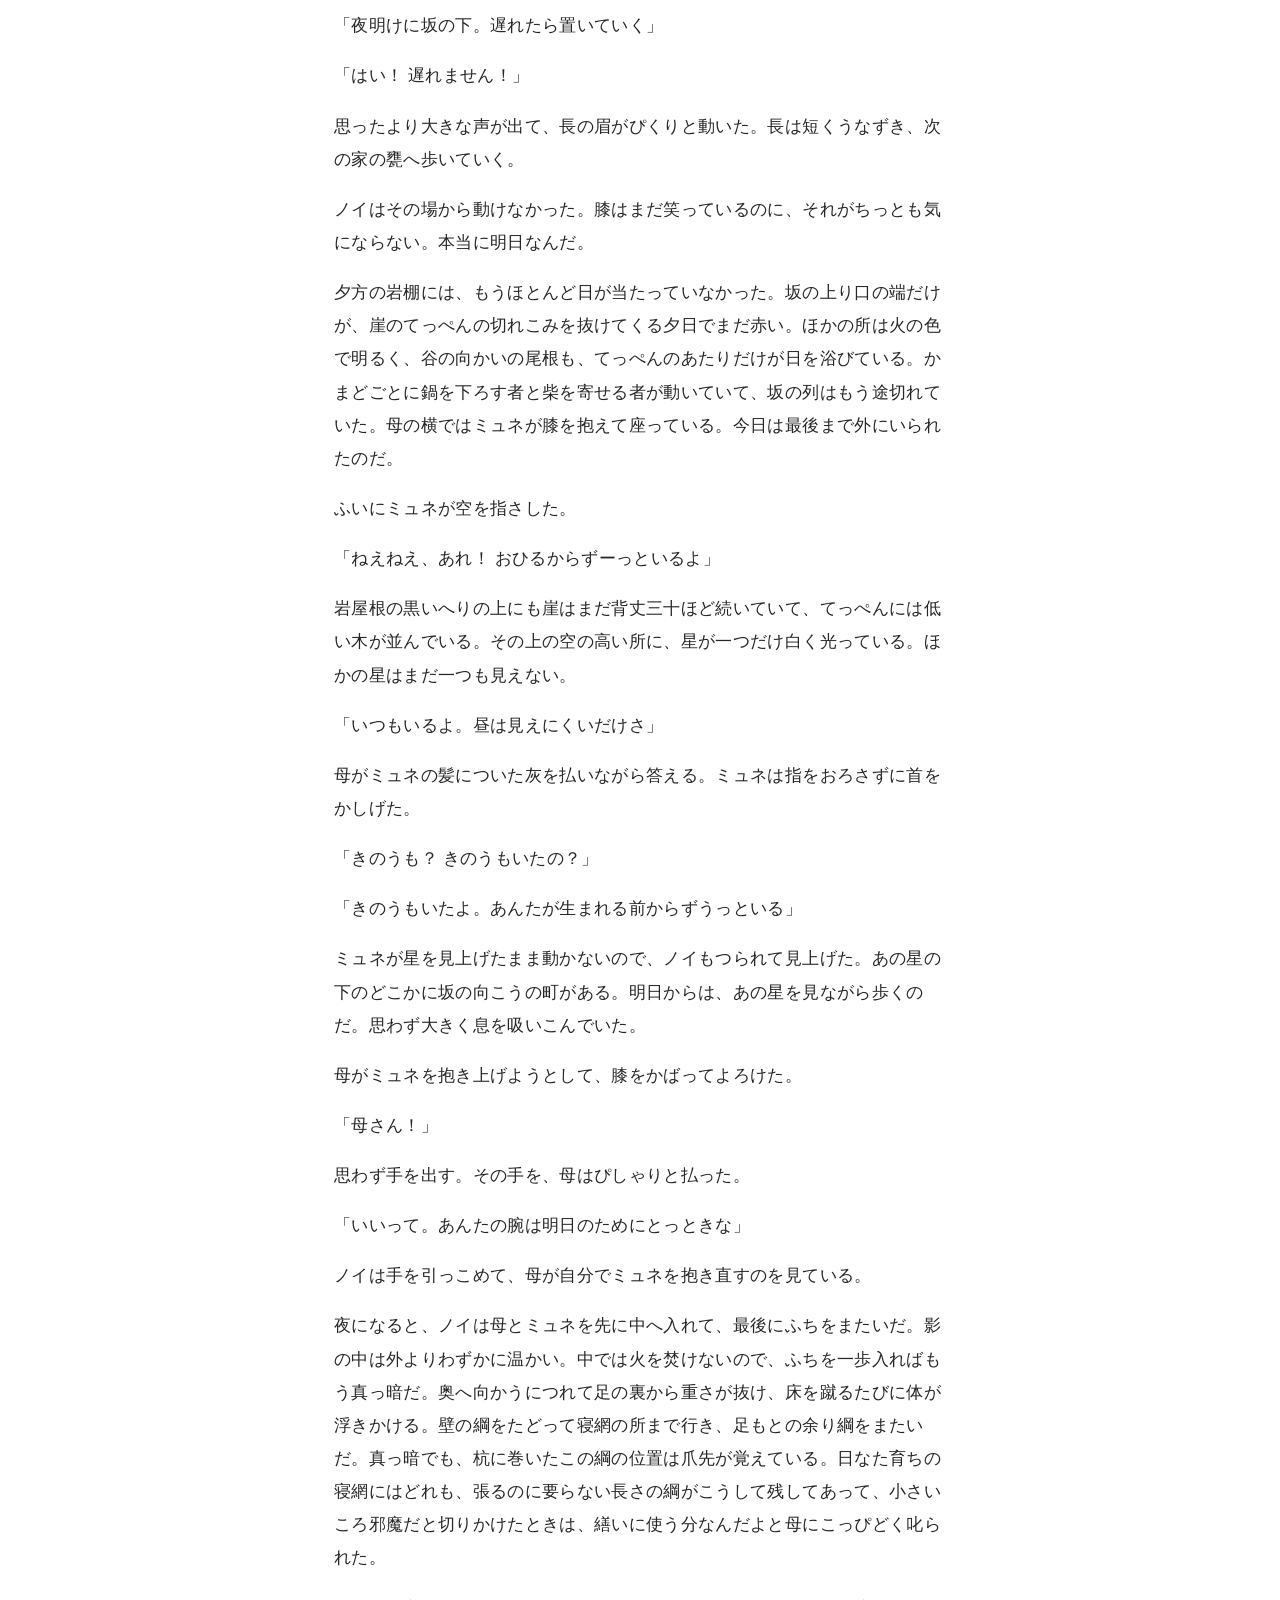
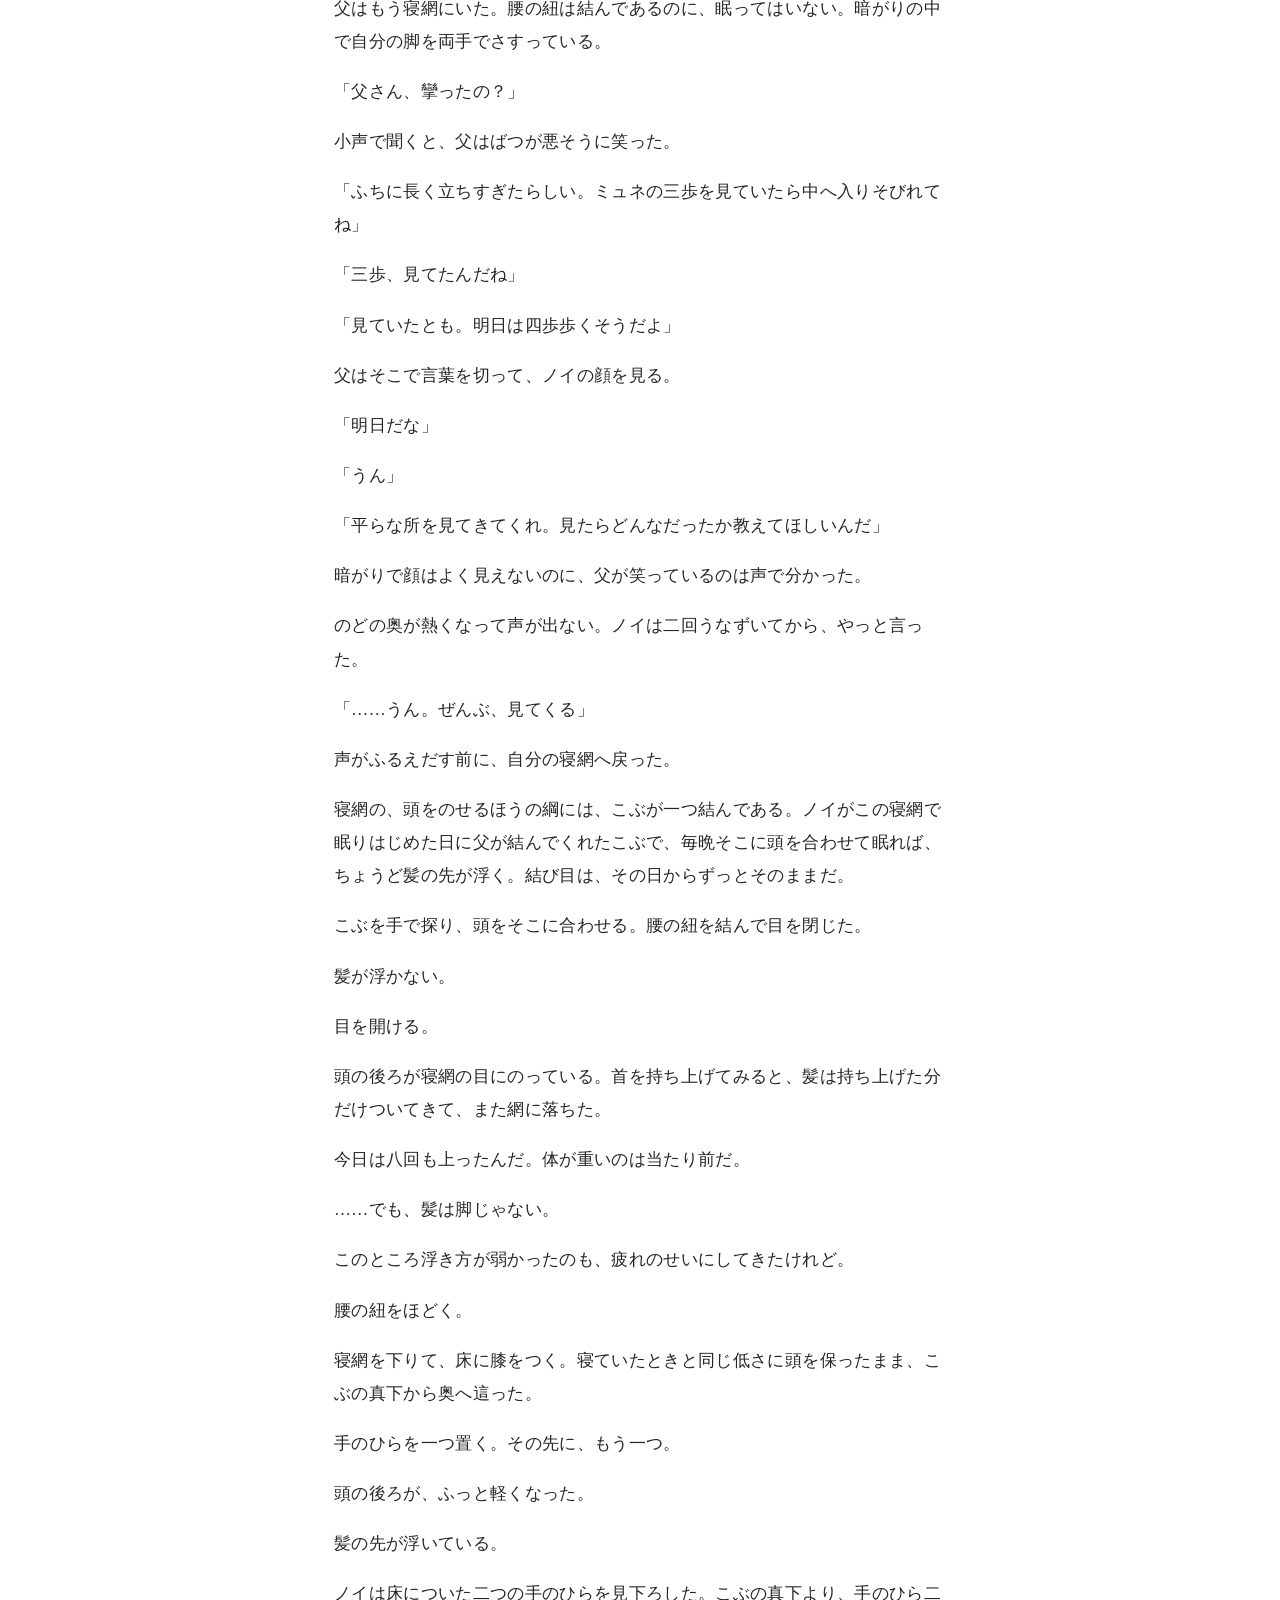
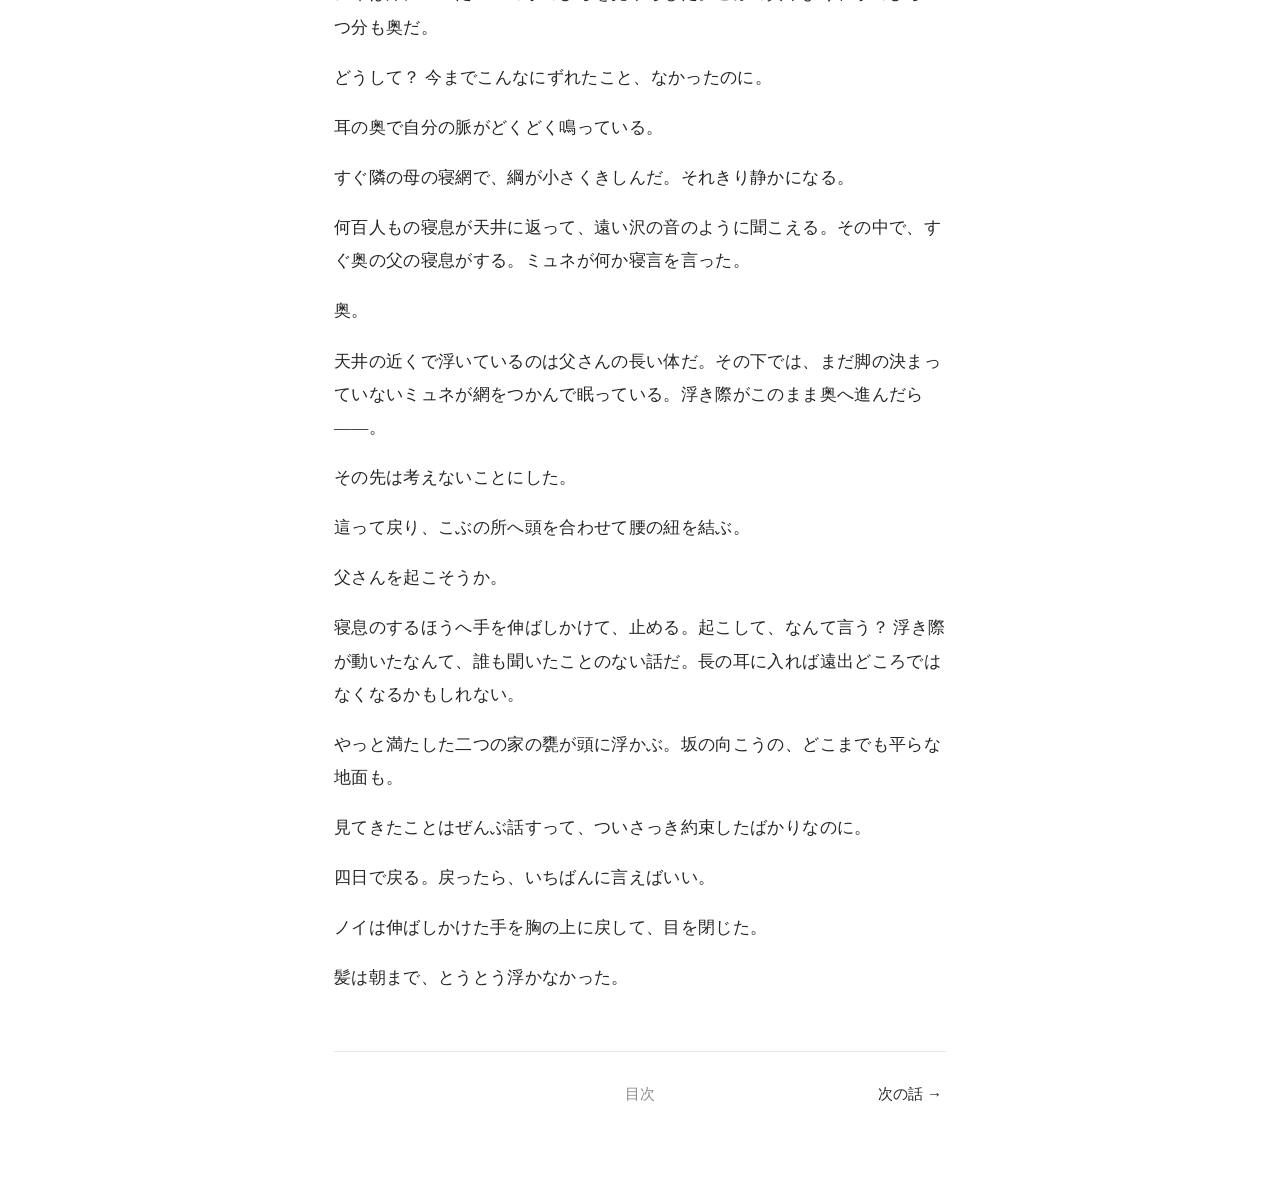
==== commit 41c87b9e: "第1〜5話の推敲と第6・7話を載せ、あらすじとルビを足す Co-Authored-By: Claude Opus 5.5 <noreply@anthropic.com>" ====
--- a/1.html
+++ b/1.html
@@ -35,17 +35,17 @@
 <article class="text">
 <p>髪の先が浮いている。</p>
 <p>目を開けるより先に、ノイはその感じで朝を知る。背中と踵は寝網の目に沈んでいるのに、頭のてっぺんから先の髪だけが水の中みたいにふわりと持ち上がっているのだ。頼りなくて、くすぐったい。この感じがノイは嫌いではなかった。</p>
-<p>あと一回。あと一回この感じで目を覚ませば、ノイは初めて坂の向こうへ行く。そう思っただけで、寝網の中で足の指がもぞもぞ動いた。</p>
+<p>あと一晩。あと一晩眠ってこの感じで目を覚ませば、ノイは初めて坂の向こうへ行く。そう思っただけで、寝網の中で足の指がもぞもぞ動いた。</p>
 <p>目を開けると、暗がりの中に岩の天井がぼんやり見えた。ノイの町は、崖の中ほどから大きく張り出したこの岩屋根の下に、崖に沿って横に長く広がっている。</p>
-<p>頭のほうへ首を反らすと、暗い奥に家族の寝姿がぼんやり漂っていた。岩屋根の岩は、外へ開いたふちのほうでは薄く、奥へ行くほど厚くなって、厚い岩の下では人も物もすっかり浮いてしまう。町の人はそこを影と呼んでいる。</p>
-<p>奥の寝網は列ごとに床から天井まで二段、三段と重ねて張ってあって、そのいちばん手前の列の上の段で斜めに浮いているのが父の長い体だ。影の中で育った影育ちはみなそうだが、父も腕と脚が細長く、その腕も脚も宙に投げだしたまま、長い足の指だけで寝網の綱をつかんでいる。その下の段ではミュネが網の端をつかんだまま、口を半分開けて丸くなっていた。なんて顔で寝てるんだよ、とノイは声を出さずに笑った。</p>
+<p>頭のほうへ首を反らすと、暗い奥の宙に家族の寝姿が漂っていた。岩屋根の岩は、外へ開いたふちのほうでは薄く、奥へ行くほど厚くなって、厚い岩の下では人も物もすっかり浮いてしまう。町の人はそこを影と呼んでいる。</p>
+<p>奥の寝網は床から天井まで何段にも重ねて張ってあって、そのいちばん手前の列の上のほうで斜めに浮いているのが父の長い体だ。影の中で育った影育ちはみなそうだが、父も腕と脚が細長く、その腕も脚も宙に投げだしたまま、長い足の指だけで寝網の綱をつかんでいる。その下の段ではミュネが網の端をつかんだまま、口を半分開けて丸くなっていた。なんて顔で寝てるんだよ、とノイは声を出さずに笑った。</p>
 <p>ミュネの顔の前には、端切れを縫った人形がぽかりと浮いている。寝ているうちに手から離れて、離れたその場所に止まったままなのだ。頭を奥へ向けて寝ているノイは、寝たまま腕を頭の上へ伸ばすと、ちょうど指の先がそこへ届く。ちょんとつつくと、人形はつつかれた向きへゆっくり流れていって、ミュネの胸にぽふっと当たって止まった。</p>
 <p>よし。毎朝こうして人形をミュネの胸へ返してやるのが、誰にも言っていないノイの楽しみだった。その先の畑も蔵も、まだ闇の中だ。</p>
-<p>眠るあいだに流されないよう寝網に結んでおく腰の紐をほどき、膝ほどの高さに吊った寝網から足を下ろす。足もとの杭に巻いてある余り綱をまたぐと、冷たい石の床が足の裏にかすかな重さを返してきた。ふちから奥へ数歩のこのあたりは物が床に落ちるか浮くかの境目で、町の人は浮き際と呼んでいる。すぐ隣の母の寝網は、もう空だった。</p>
-<p>家と家のあいだに壁は無い。家族ごとに寄せて張った寝網のあいだを、床から天井まで張った綱が壁のかわりに仕切っている。その壁の綱をたどってふちのほうへ歩きだすと、床はそこからゆるく下っていく。膝の高さほどを六歩かけて下るあいだに、一歩ごとに足の裏の重さが増していく。下りきる手前には家ごとの甕がふちに沿ってずらりと並んでいて、そのあいだを抜ければもうふちだ。雨漏りと同じで屋根の薄い所ほど重さが漏れるんだと、ノイは小さいころから、毎朝谷の底の沢から水を担ぎ上げる担ぎ手たちに聞かされてきた。奥では浮いていた物も、ここまで持ってくれば床へ落ちる。ふちをまたいで外へ出たとたんに肩と膝へずしりと体がのった。</p>
+<p>眠るあいだに流されないよう寝網に結んでおく腰の紐をほどき、低く吊った寝網から足を下ろす。足もとの杭に巻いてある余り綱をまたぐと、冷たい石の床が足の裏にかすかな重さを返してきた。ふちから奥へ数歩のこのあたりは物が床に落ちるか浮くかの境目で、町の人は浮き際と呼んでいる。すぐ隣の母の寝網は、もう空だった。</p>
+<p>家と家のあいだに壁は無く、家族ごとに寄せて張った寝網のあいだを、床から天井まで張った綱が壁のかわりに仕切っている。その綱をたどってふちのほうへ歩きだすと、床はそこからゆるく下っていて、一歩ごとに足の裏の重さが増していく。下りきる手前には家ごとの甕がふちに沿ってずらりと並んでいて、そのあいだを抜ければもうふちだ。雨漏りと同じで屋根の薄い所ほど重さが漏れるんだと、ノイは小さいころから、毎朝谷の底の沢から水を担ぎ上げる担ぎ手たちに聞かされてきた。奥では浮いていた物も、ここまで持ってくれば床へ落ちる。ふちをまたいで外へ出たとたんに肩と膝へずしりと体がのった。</p>
 <p>毎朝のことなのに、この一歩がたまらなく好きだった。影の中では借り物みたいだった自分の体が、ここでやっと自分の物になる。</p>
 <p>外はまだ青い暗さだった。冷えた石の匂いに、煙の匂いがまじっている。</p>
-<p>崖の中ほどから大きく張り出した岩屋根の外は、崖沿いに延びる幅五、六歩の岩棚だ。石を積んだ腰の高さのかまどが二つずつ寄せて端から端までずらりと並び、どのかまどの脇にも家ごとの柴の山がある。坂に生える低い木の枝を払って束ねた物で、これをかまどにくべて煮炊きをする。半分ほどのかまどにはもう火が入り、風の無い朝なので煙がまっすぐ空へ昇っていた。岩棚の向こうはすぐ崖で、下の谷はまだ暗い。谷をはさんだ向かいには、この町より少し低い尾根が黒く横たわっていて、その上の空だけが白みはじめている。</p>
+<p>岩屋根の外は、崖に沿って細長く延びる岩棚だ。石を積んだかまどが端から端までずらりと並び、どのかまどの脇にも家ごとの柴の山がある。坂に生える低い木の枝を払って束ねた物で、これをかまどにくべて煮炊きをする。半分ほどのかまどにはもう火が入り、風の無い朝なので煙がまっすぐ空へ昇っていた。岩棚の向こうはすぐ崖で、下の谷はまだ暗い。谷をはさんだ向かいには、この町より少し低い尾根が黒く横たわっていて、その上の空だけが白みはじめている。</p>
 <p>岩棚の片方の端からは、坂がつづら折りに谷の底まで下りている。下りきれば沢で、そこから水を担ぎ上げる担ぎ手の列がもう上ってきていた。どの背中も幅が広く、脚は太くて短い。誰も口をきかない。聞こえるのは肩紐のきしむ音と石を踏む音だけだ。</p>
 <p>母は自分のかまどの前で片脚を投げ出して座っていて、ノイの顔を見るなり鼻を鳴らした。</p>
 <p>「遅いよ。担ぎ手が火の番より遅く起きてどうするんだい」</p>
@@ -54,7 +54,7 @@
 <p>「あの人たちは星のあるうちに下りたんだよ。ほら冷めないうちに飲みな」</p>
 <p>ぐいと突き出された椀には湯で溶いた草の粥が入っている。湯気が顔にかかる。両手で包むと、指の先がじわっと温まった。</p>
 <p>いつから火を起こしてたんだろう、母さんは。</p>
-<p>聞けばきっと照れて怒る。だからノイは黙って、熱いのをがまんして一息に飲みほした。</p>
+<p>聞けばきっと照れて怒る。だから聞かずに、熱いのをがまんして一息に飲みほした。</p>
 <p>母はそれを横目で見ながら、投げ出したほうの膝を手のひらでゆっくりさすっている。若いころは母も担ぎ手だった。膝が坂に耐えなくなって、火の番に回ったのだ。</p>
 <p>「で、今日は何回上るんだい」</p>
 <p>「八回！」</p>
@@ -66,10 +66,10 @@
 <p>明日ノイが初めて加わる遠出の列は、坂を下り、沢に沿って谷を出たずっと先の、坂の向こうの町まで綱の束を担いでいき、塩を背負って帰ってくるまでに四日かかる。十のころから年上の担ぎ手を見送るたびに、いつか自分もと思ってきた道のりだ。</p>
 <p>ただその四日のあいだは、ノイの家と隣の家の水を担ぐ者がいない。ほかの担ぎ手もみな、水を運ぶと決まった家の受け持ちで手一杯だ。だから担ぎ手の長は、出かける前に二つの家の甕を四日分満たしておけと言った。それが列に加わる条件だった。十二日かけて少しずつ満たしてきた甕も、今日でやっと最後になる。</p>
 <p>隣の家には日なた育ちがいない。小さいころの昼を外の日なたで過ごした子だけが、太く短い、坂を上れる脚になるのに、隣の子はみな影の中で育った。影で育った体は父のように手足が細長くなって、足の指で綱をつかんで中を自在に渡れるかわりに、外では長く立っていられない。だから隣の水は、ノイが生まれる前から母が担いできた。母の膝が駄目になってからは、その分もノイの受け持ちだ。</p>
-<p>坂を下りるのは速い。急な所には石を並べた段があって、足が勝手に次の段を探して前へ出ていく。谷の底の沢は幅が三、四歩ほどで、石の上を音を立てて流れていた。水汲み場の平たい石に膝をつくと、水は指が痛くなるほど冷たくて、流れに沈めた袋はみるみるふくらんで重くなった。背負って立ち上がると、膝の皿がきしむ。</p>
+<p>坂を下りるのは速い。急な所には石を並べた段があって、足が勝手に次の段を探して前へ出ていく。谷の底では、沢が石の上を音を立てて流れていた。水汲み場の平たい石に膝をつくと、水は指が痛くなるほど冷たくて、流れに沈めた袋はみるみるふくらんで重くなった。背負って立ち上がると、膝の皿がきしむ。</p>
 <p>ふう、と息を一つ吐いて、ノイは長い上りを見上げた。</p>
 <p>前を行く男の背中で水袋が一歩ごとに揺れている。男の脚もノイと同じに太くて短い。この坂を上る者は、みなそういう脚をしていた。</p>
-<p>一回目の水を甕へ注ぎに中へ入ったとき、向かいの尾根の上から日が出た。低い日は岩屋根の下へまっすぐ差しこんで、甕の列を越え、ふちに沿って横一列に並んだ日なた育ちの寝網を越えていく。どれも頭をのせるほうを奥へ向けたまま、もう空だ。床の杭から天井の岩に打ちこんだ輪へ渡した寝網の綱が、一本ずつ白く光った。光は重なった影育ちの寝網のあいだを細い筋になって抜けていき、その奥で、床から天井まで糸のように細く伸びた何百本もの畑の草が一本ずつ光り、いちばん奥の蔵の壁までが金色に浮かびあがった。中は崖に沿って百二十歩ほども横に広く、天井はふちでは背丈二つ分なのに、奥へ行くほど高くなって、いちばん奥では背丈四つ分にもなる。中の奥まで見えるのは朝のこのわずかなあいだだけで、ノイはこの光が好きだった。</p>
+<p>最初の水を甕へ注ぎに中へ入ったとき、向かいの尾根の上から日が出た。低い日は岩屋根の下へまっすぐ差しこんで、甕の列を越え、ふちに沿って横一列に並んだ日なた育ちの寝網を越えていく。どれも頭をのせるほうを奥へ向けたまま、もう空だ。床の杭から天井の岩に打ちこんだ輪へ渡した寝網の綱が、一本ずつ白く光った。光は重なった影育ちの寝網のあいだを細い筋になって抜けていき、その奥で、床から天井まで糸のように細く伸びた何百本もの畑の草が一本ずつ光り、いちばん奥の蔵の壁までが金色に浮かびあがった。光の中で見ると、中は崖に沿って右にも左にも目で追いきれないほど長く続いていて、天井はふちのあたりでは低いのに、奥へ行くほど高くなって、蔵の上ではずっと見上げる高さになる。中の奥まで見えるのは朝のこのわずかなあいだだけで、ノイはこの光が好きだった。</p>
 <p>二回目に下りるとき、上ってきた顔なじみの男が汗を拭きながら声をかけてくる。</p>
 <p>「おう、ノイ！ 明日は遠出だってなあ」</p>
 <p>「うん！ やっとおれも選ばれたんだ！」</p>
@@ -85,7 +85,7 @@
 <p>「あの、これ……遠出のあいだに食べてください。母が、ノイさんの膝が心配だって」</p>
 <p>煮た草を丸めて干した団子が三つ。礼を言われるのには慣れているのに、膝を心配されるのにはまだ慣れない。先に壊れていく物みたいに見られている気がして、ノイはわざと明るく礼を言った。包みを腰にはさんで振り返ると、娘はまだふちの内側に立ったまま、外へは一歩も出てこなかった。</p>
 <p>外へ出ると、かまどの前にミュネがいる。三つになってからのミュネは、昼を外で過ごす外の日と中で過ごす中の日を一日おきにくり返していて、今日は外の日だ。外の日には母のかまどのそばに座って、火の番の手つきを見ているのがミュネの仕事だった。</p>
-<p>ミュネが立ち上がろうとして尻もちをつく。もう一回立って、二歩。そこでまた座りこんだ。それでも泣かない。座ったまま、両手で自分のふくらはぎをぐいぐい押している。</p>
+<p>ミュネが立ち上がろうとして尻もちをつく。もう一度立って、二歩。そこでまた座りこんだ。それでも泣かない。座ったまま、両手で自分のふくらはぎをぐいぐい押している。</p>
 <p>「ノイ、ノイ、みて！ きょうね、二歩！」</p>
 <p>ぺちぺちと自分の脚を叩いてみせるので、ノイはしゃがんで妹の頭をわしわしなでた。</p>
 <p>「おおっ、二歩か！ この前の外の日は一歩だったもんなあ。すごいぞミュネ！」</p>
@@ -112,16 +112,16 @@
 <p>最後のほうは声がかすれていた。父は口を開きかけて、何も言わないまま閉じる。</p>
 <p>それから二人がそろってこちらを向いたので、ノイは背中の水袋を揺すり上げた。</p>
 <p>「お、おれ、甕に入れてくる！」</p>
-<p>それだけ言って、ノイは逃げるように中へ入った。二人の低い声はすぐに聞こえなくなる。</p>
+<p>ノイは逃げるように中へ入った。二人の低い声はすぐに聞こえなくなる。</p>
 <p>こういうとき何を言えばいいのか、いつも分からない。ミュネの脚はどっちになるんだろう。坂を上る脚になれば昼も一緒にいられるけれど。そうなったら、ミュネもいつか母さんと同じ膝になる。</p>
 <p>そこまで考えて、蓋を閉める手が止まった。</p>
 <p>おれのときはどうだったんだ？ 三つのおれをかまどのそばに座らせると決めた日、母さんはどんな顔をしていたんだろう。父さんは今日みたいにふちの岩をつかんで何か言ったんだろうか。何も覚えていないのに、胸の奥がざわざわして落ち着かない。</p>
 <p>蓋をぎゅっと押さえて振り返ると、かまどのそばでミュネがまた立ち上がって、今度は三歩歩いていた。</p>
-<p>昼に一回だけ、ノイはかまどの前に腰を下ろした。</p>
+<p>昼どきになって、ノイはやっとかまどの前に腰を下ろした。</p>
 <p>鍋の中で刻んだネブリが煮えている。影の畑で天井まで伸びる草で、町の人はこれを毎日食べる。綱のあいだを足の指で渡って世話をするのは影育ちの仕事だ。ノイの太い足では、一本目の綱にもつかまれない。母の横の籠には、刻む前の青い茎が束ねてあった。腹ぺこだ。一本抜いて、口へ持っていきかけた。</p>
 <p>「こら、生で噛むんじゃないよ。腹をくだして遠出に置いていかれたいのかい」</p>
 <p>母はこっちを見もしない。背中にも目がついてるのか？</p>
-<p>しぶしぶ茎を籠へ戻す。すると母は黙って、鍋の底のいちばんよく煮えた所を椀によそってくれた。</p>
+<p>しぶしぶ茎を籠へ戻す。すると母は、鍋の底のいちばんよく煮えた所を椀によそってくれた。</p>
 <p>六回目は水ではなく柴を背負った。坂の脇に生える低い木の枝を鉈で払い、束にして縄をかける。日なたに生えるのはこういう地を這うような硬い木ばかりで、濃い緑の小さな葉をかじっても歯が立たない。食べられる草が育つのは、影の中だけだった。</p>
 <p>柴は水より軽い。そのかわりかさばって風を受けるので、背中の上で右へ左へ振られる。二つの家のかまどの脇には、この何日かで運んできた柴がもう山になっていた。そのてっぺんに今日の束を載せると、母が顔を上げた。</p>
 <p>「なんだいこりゃ。積みすぎだよ……四日で燃やしきれるもんかね」</p>
@@ -129,7 +129,7 @@
 <p>七回目の上りでは、とうとう膝が笑いだす。坂の途中で足を止めると背中の水袋に体ごと後ろへ引かれそうになる。前の石に手をついて、ノイは肩で息をした。</p>
 <p>見下ろせば沢の光が遠く、見上げれば岩屋根の黒い張り出しも遠い。この脚はこのためにあるんだ。</p>
 <p>三つのときから毎日かまどのそばに座らされて、そのあいだに脚の形が決まったのだと聞いている。そのころのことは何も覚えていない。気がついたときにはもうこの坂を上る脚になっていて、ほかの脚にはなれなかった。</p>
-<p>ほかの脚がよかったなんて、思ったこともない。この脚だから明日は坂の向こうへ行けるんじゃないか。ただ、母さんがなぜ日なたを選んだのかは、一回も聞いたことがなかった。</p>
+<p>ほかの脚がよかったなんて、思ったこともない。この脚だから明日は坂の向こうへ行けるんじゃないか。ただ、母さんがなぜ日なたを選んだのかは、一度も聞いたことがなかった。</p>
 <p>八回目に担いできた水を注ぎ終えたときには、日はもう崖の向こうへ傾いていた。</p>
 <p>杖の音がこつこつと近づいてくる。担ぎ手の長が甕を見にきたのだ。白い髪を後ろで縛った大きな女で、片脚をまっすぐ伸ばしたまま歩く。長は甕の蓋を一つずつ開けて中をのぞき、隣の家の甕も同じようにのぞいた。</p>
 <p>ノイは息を止めていた。</p>
@@ -168,8 +168,8 @@
 <p>暗がりで顔はよく見えないのに、父が笑っているのは声で分かった。</p>
 <p>のどの奥が熱くなって声が出ない。ノイは二回うなずいてから、やっと言った。</p>
 <p>「……うん。ぜんぶ、見てくる」</p>
-<p>それだけ言って、自分の寝網へ戻った。</p>
-<p>寝網の、頭をのせるほうの綱には、こぶが一つ結んである。ノイがこの寝網で眠りはじめた日に父が結んでくれたこぶで、毎晩そこに頭を合わせて眠れば、ちょうど髪の先が浮く。それから一回も結び直していない。</p>
+<p>声がふるえだす前に、自分の寝網へ戻った。</p>
+<p>寝網の、頭をのせるほうの綱には、こぶが一つ結んである。ノイがこの寝網で眠りはじめた日に父が結んでくれたこぶで、毎晩そこに頭を合わせて眠れば、ちょうど髪の先が浮く。結び目は、その日からずっとそのままだ。</p>
 <p>こぶを手で探り、頭をそこに合わせる。腰の紐を結んで目を閉じた。</p>
 <p>髪が浮かない。</p>
 <p>目を開ける。</p>
@@ -183,7 +183,7 @@
 <p>頭の後ろが、ふっと軽くなった。</p>
 <p>髪の先が浮いている。</p>
 <p>ノイは床についた二つの手のひらを見下ろした。こぶの真下より、手のひら二つ分も奥だ。</p>
-<p>どうして？ 今まで一回も、こんなにずれたことなかったのに。</p>
+<p>どうして？ 今までこんなにずれたこと、なかったのに。</p>
 <p>耳の奥で自分の脈がどくどく鳴っている。</p>
 <p>すぐ隣の母の寝網で、綱が小さくきしんだ。それきり静かになる。</p>
 <p>何百人もの寝息が天井に返って、遠い沢の音のように聞こえる。その中で、すぐ奥の父の寝息がする。ミュネが何か寝言を言った。</p>
@@ -197,7 +197,7 @@
 <p>見てきたことはぜんぶ話すって、ついさっき約束したばかりなのに。</p>
 <p>四日で戻る。戻ったら、いちばんに言えばいい。</p>
 <p>ノイは伸ばしかけた手を胸の上に戻して、目を閉じた。</p>
-<p>髪は朝まで、一回も浮かなかった。</p>
+<p>髪は朝まで、とうとう浮かなかった。</p>
 </article>
 <nav class="pager">
 <span class="prev"></span>
--- a/style.css
+++ b/style.css
@@ -50,6 +50,8 @@
 
 /* 目次 */
 .work { font-family: var(--serif); font-weight: 600; font-size: 26px; letter-spacing: 0.04em; margin: 40px 0 28px; }
+.synopsis { font-family: var(--serif); font-size: 16px; line-height: 1.9; margin: -8px 0 32px; }
+.text rt { font-size: 0.5em; }
 .start { display: flex; flex-wrap: wrap; gap: 12px; margin-bottom: 44px; }
 .go {
   display: inline-flex; align-items: baseline; gap: 10px;
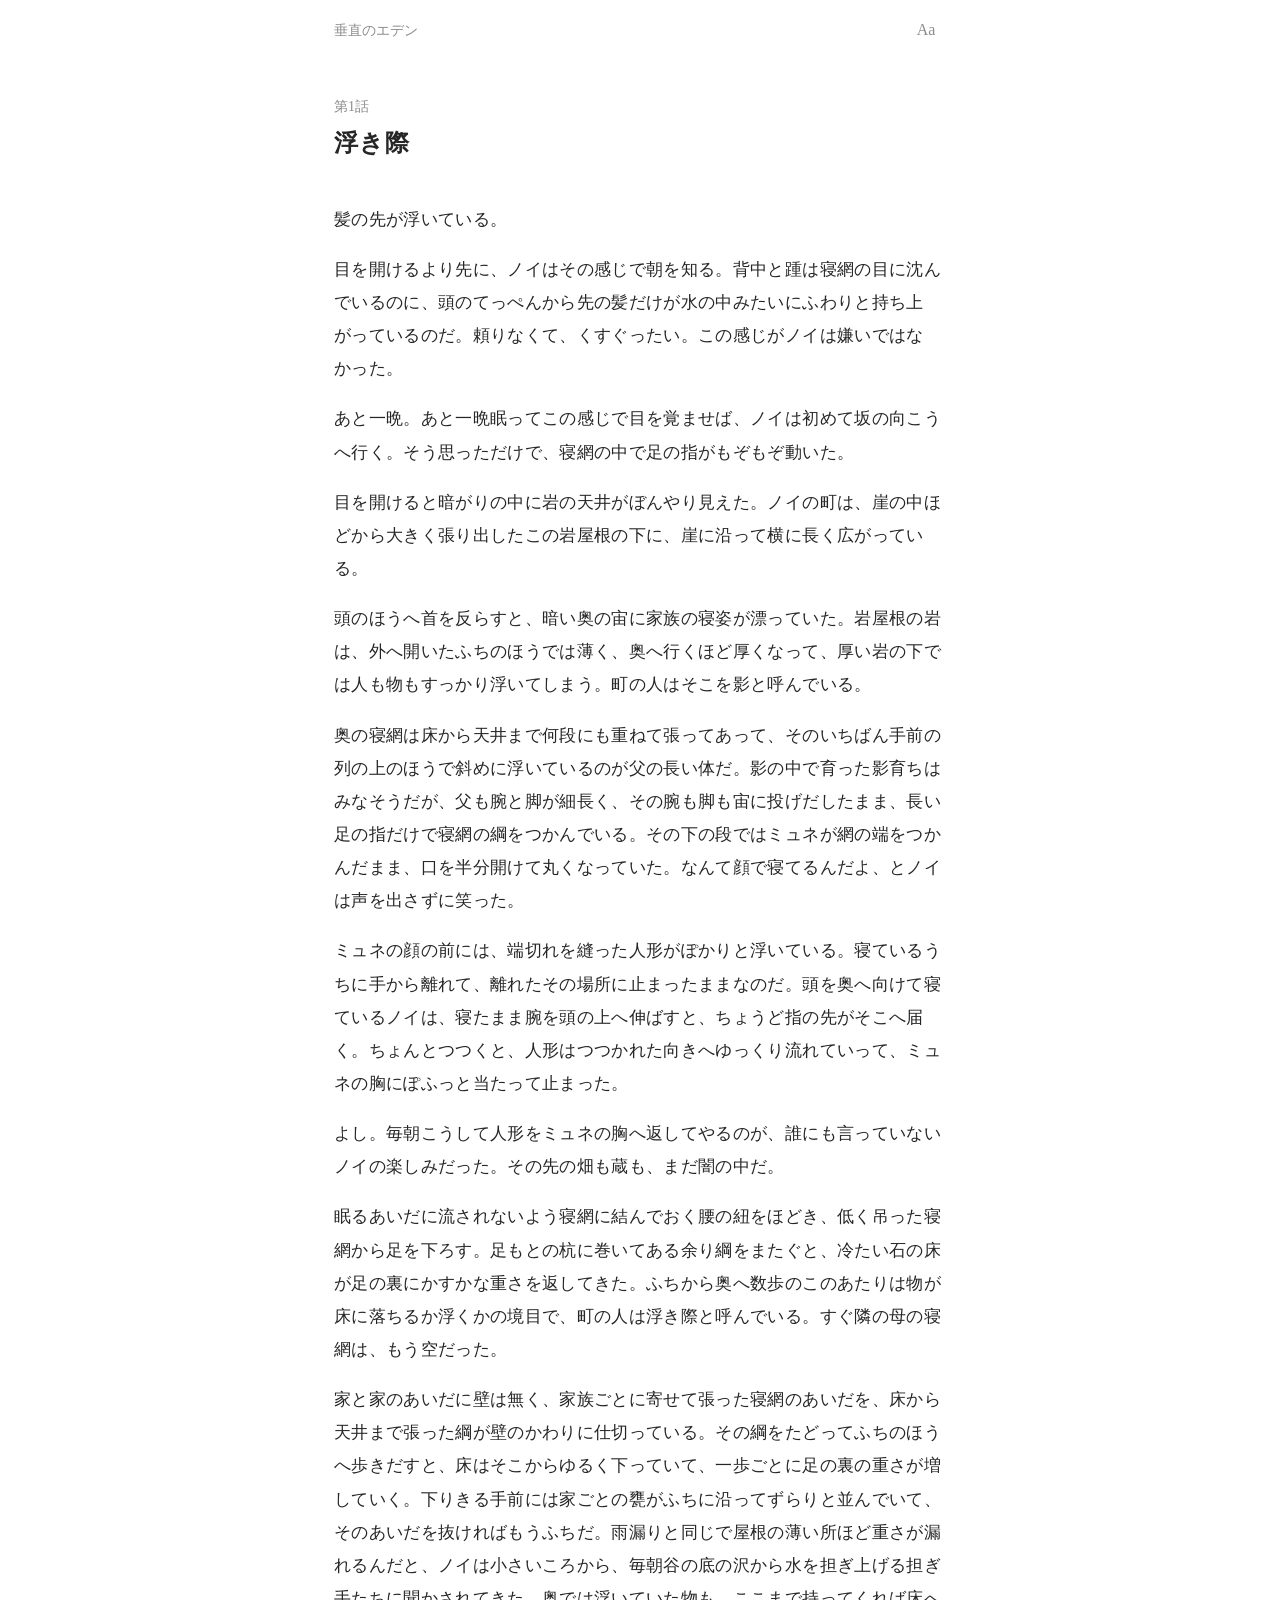
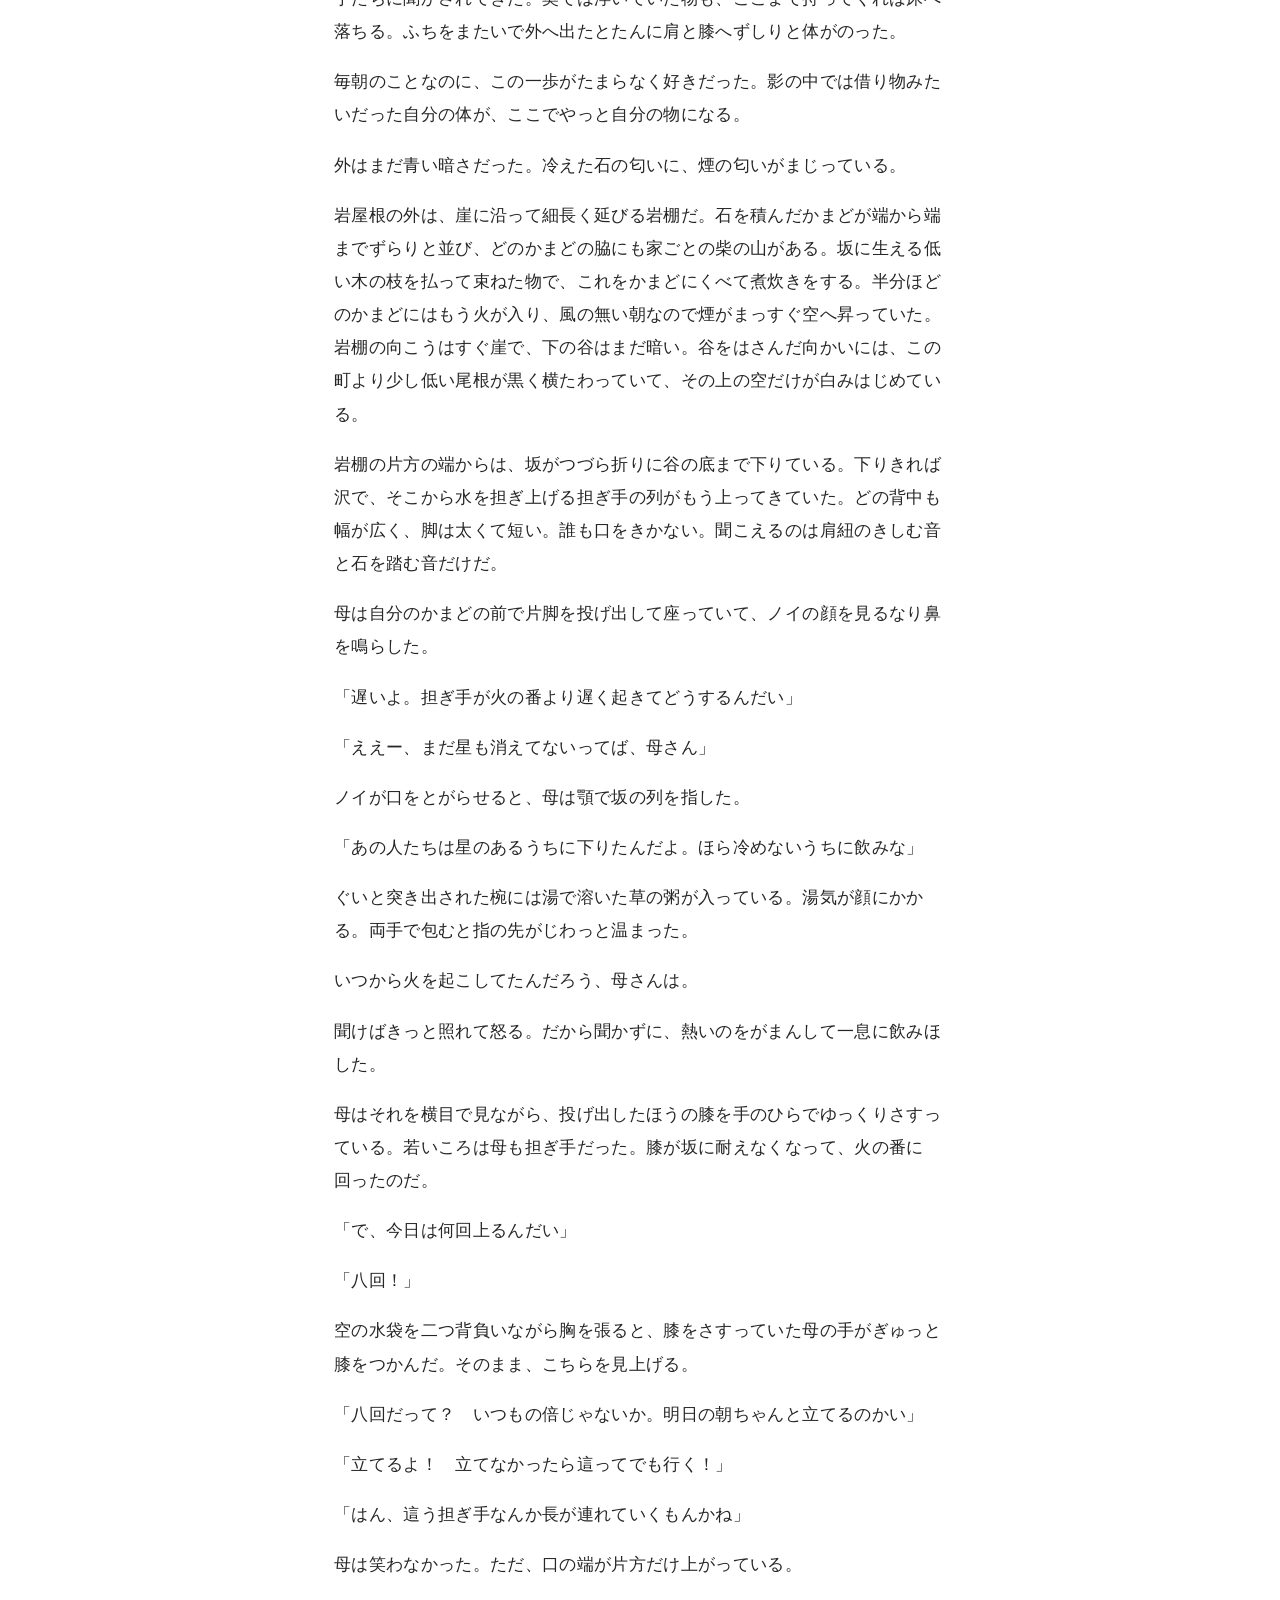
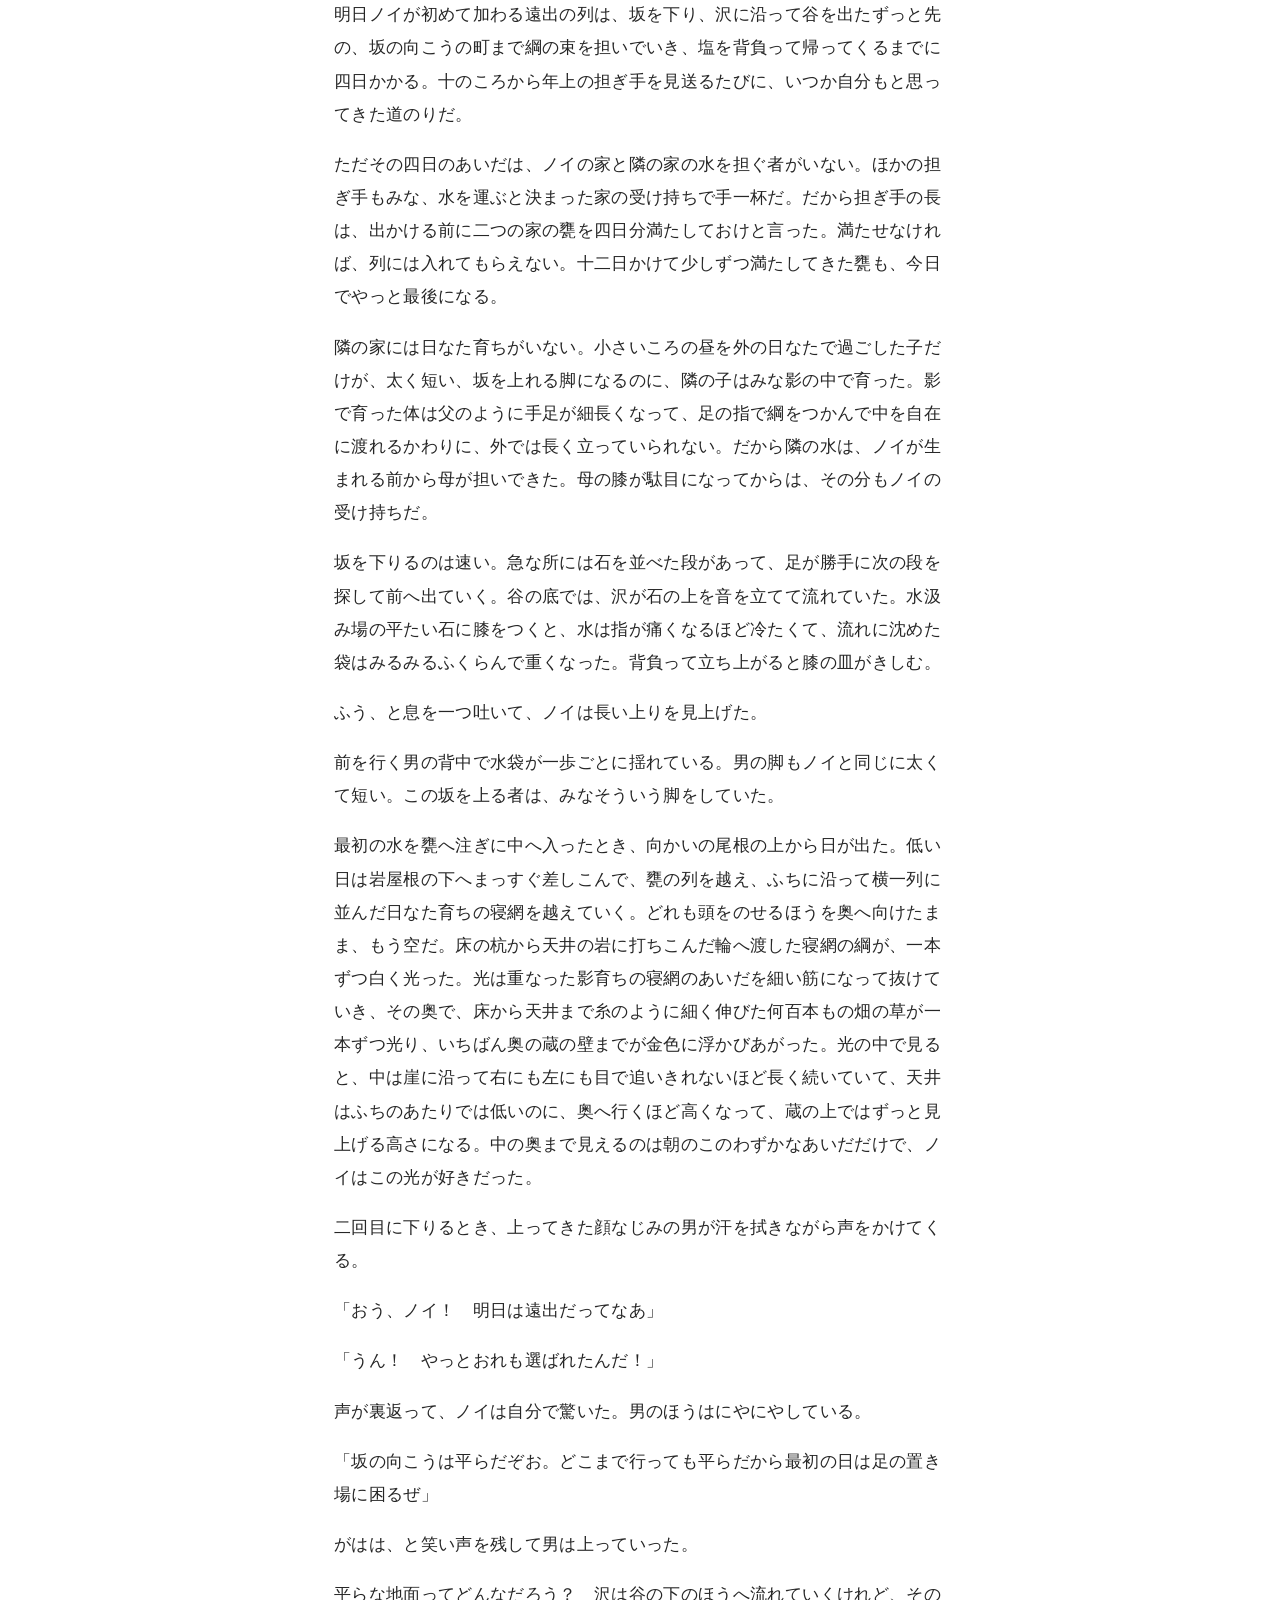
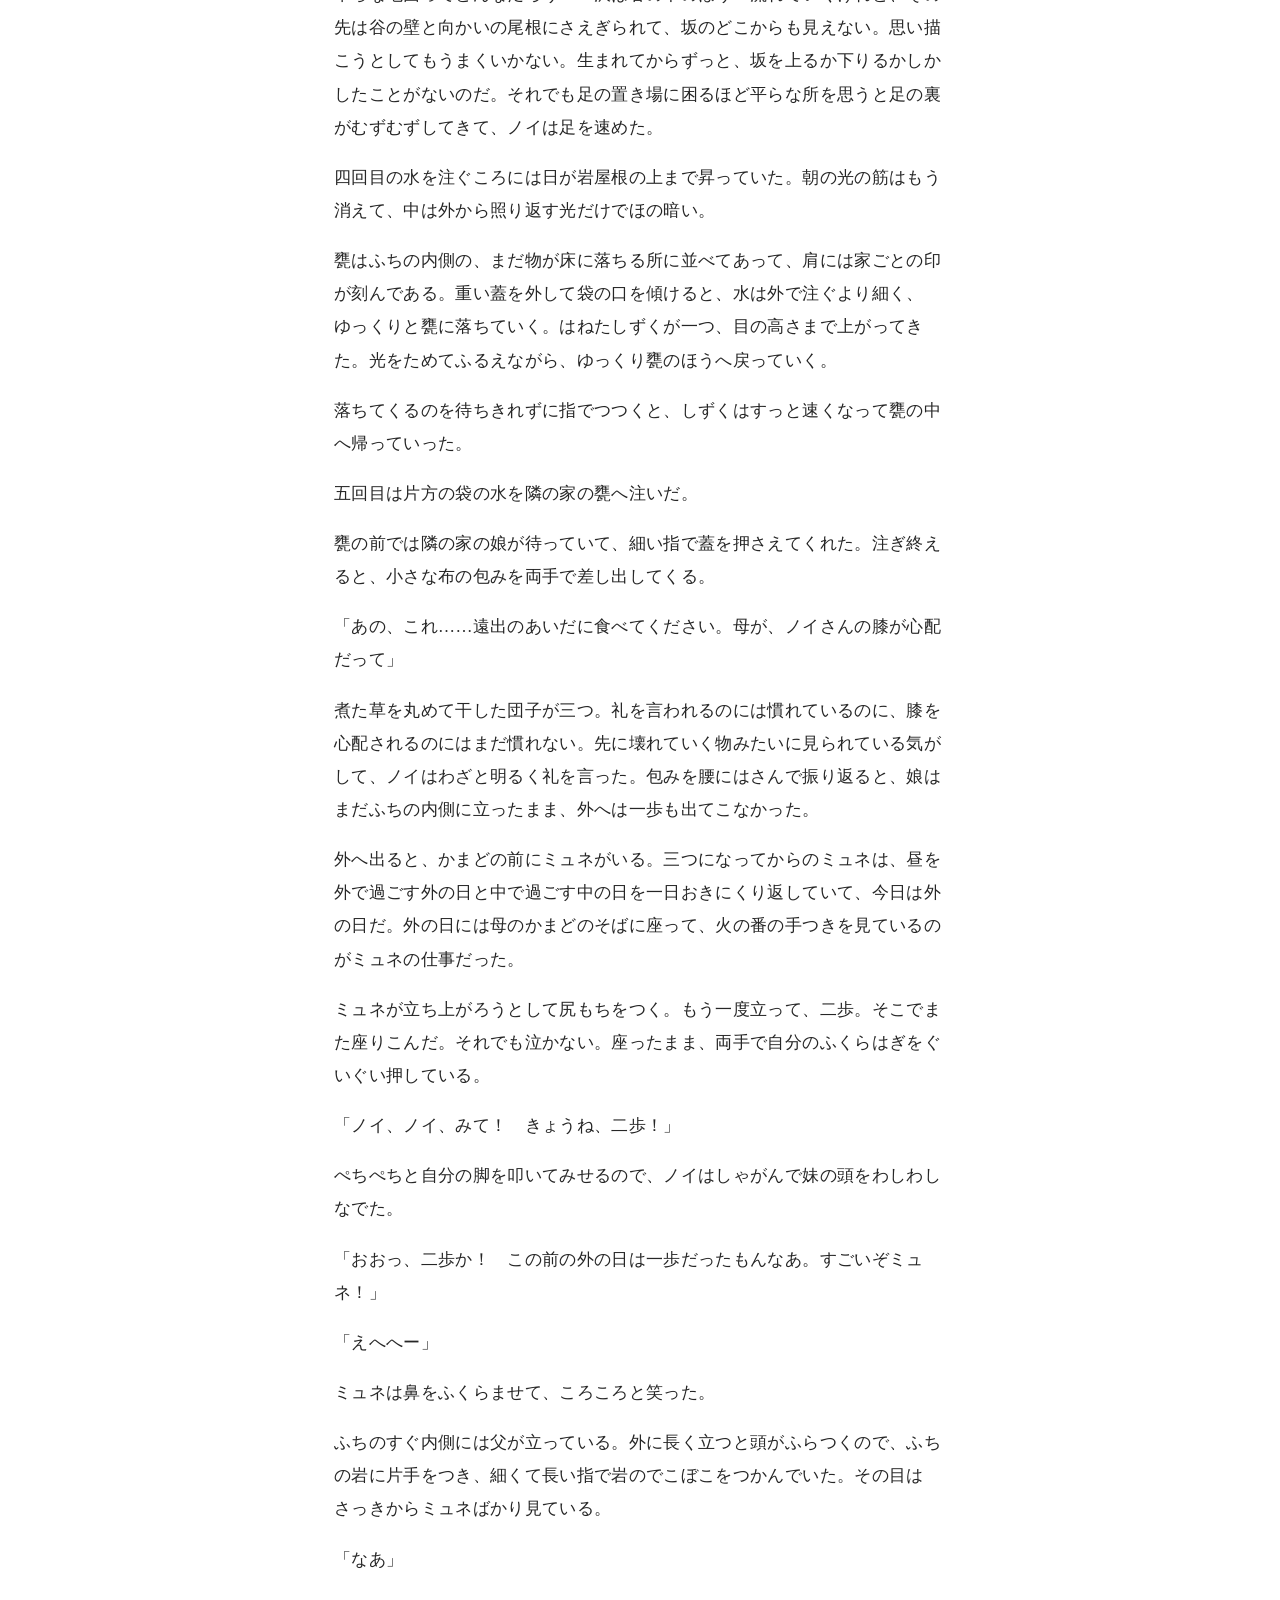
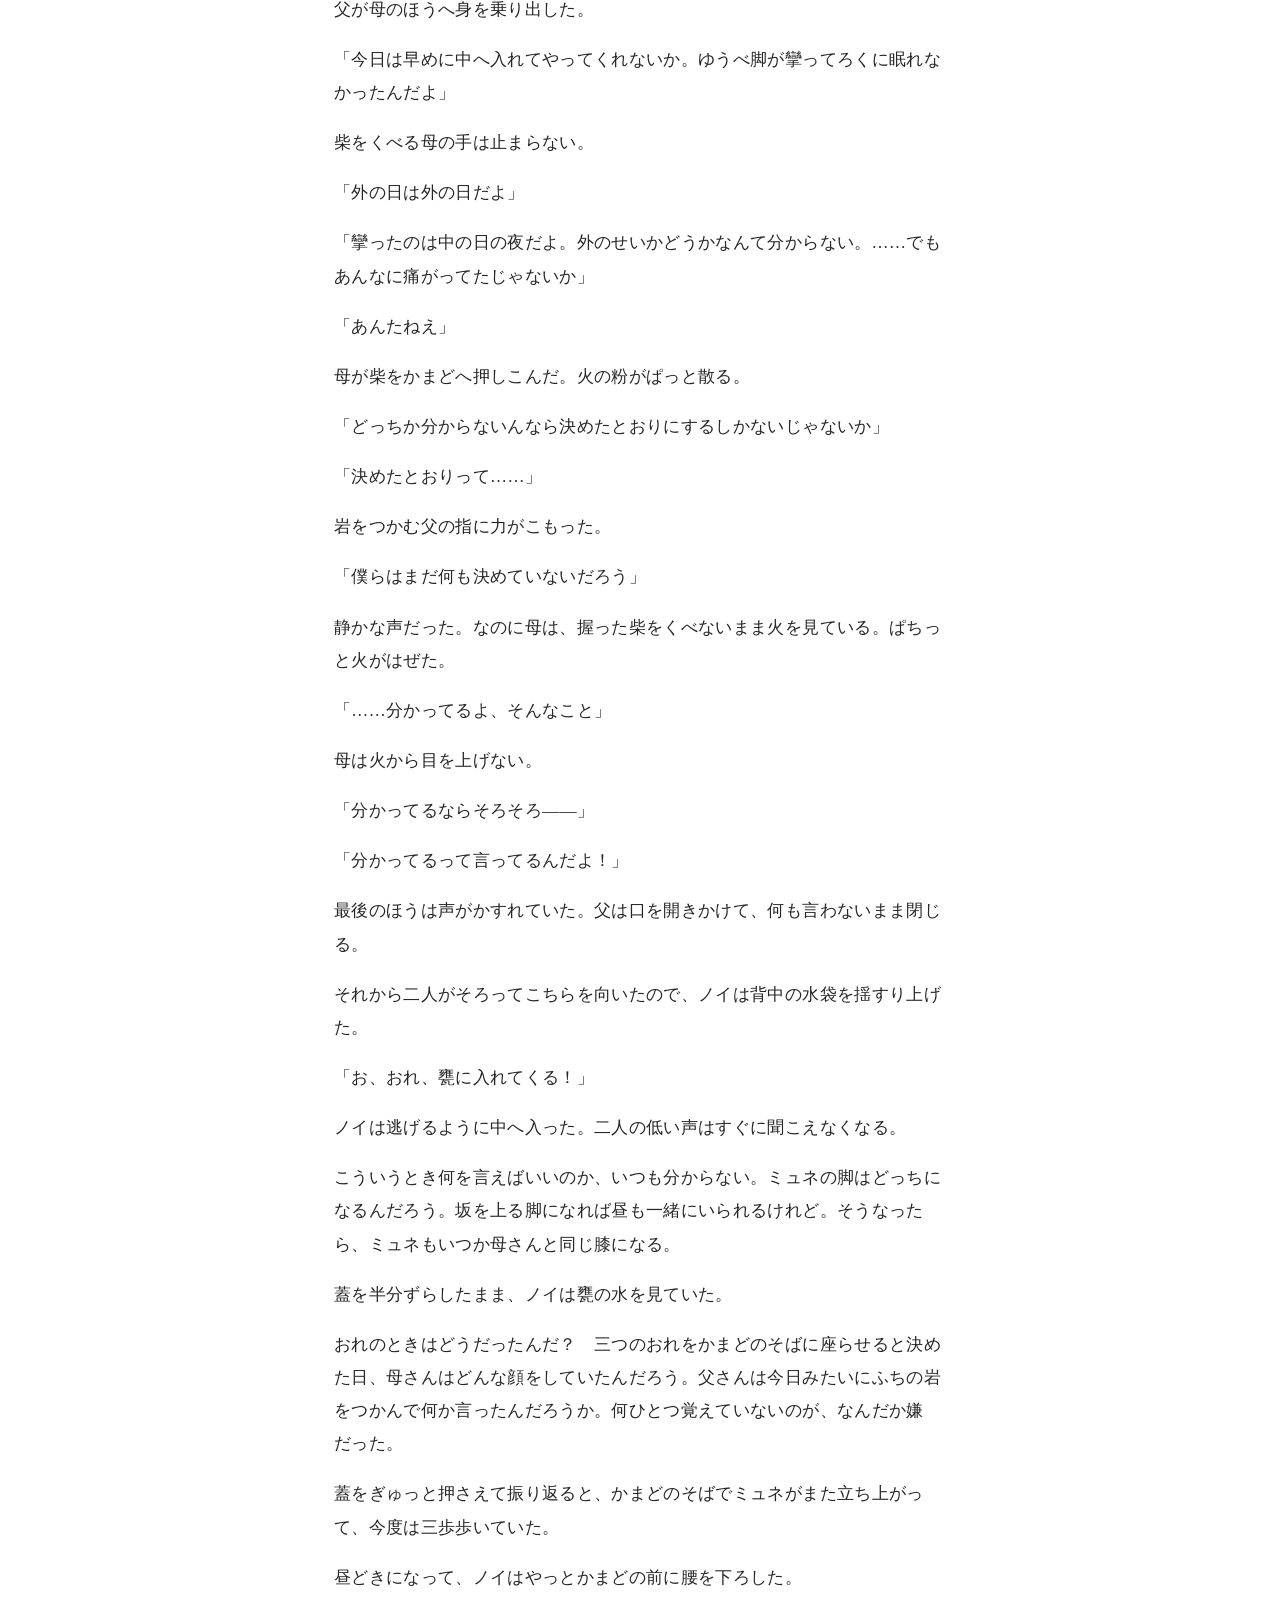
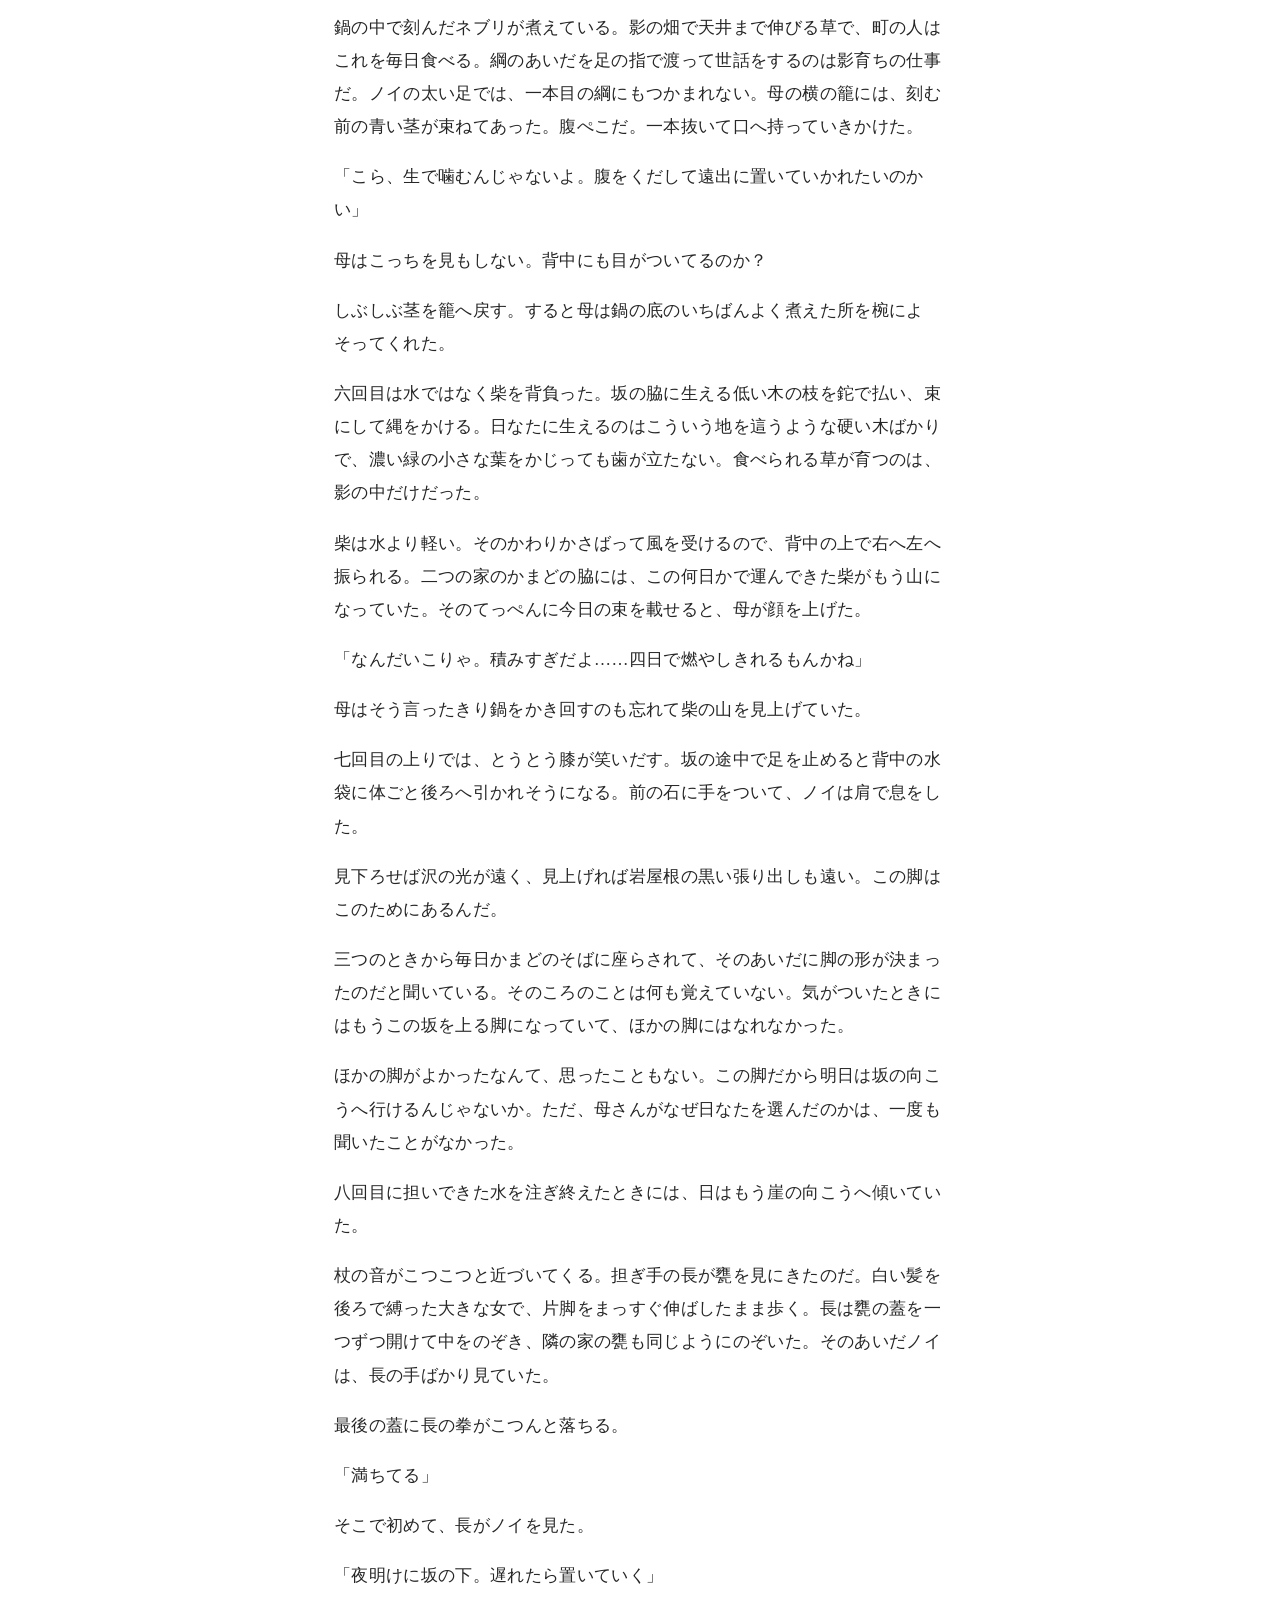
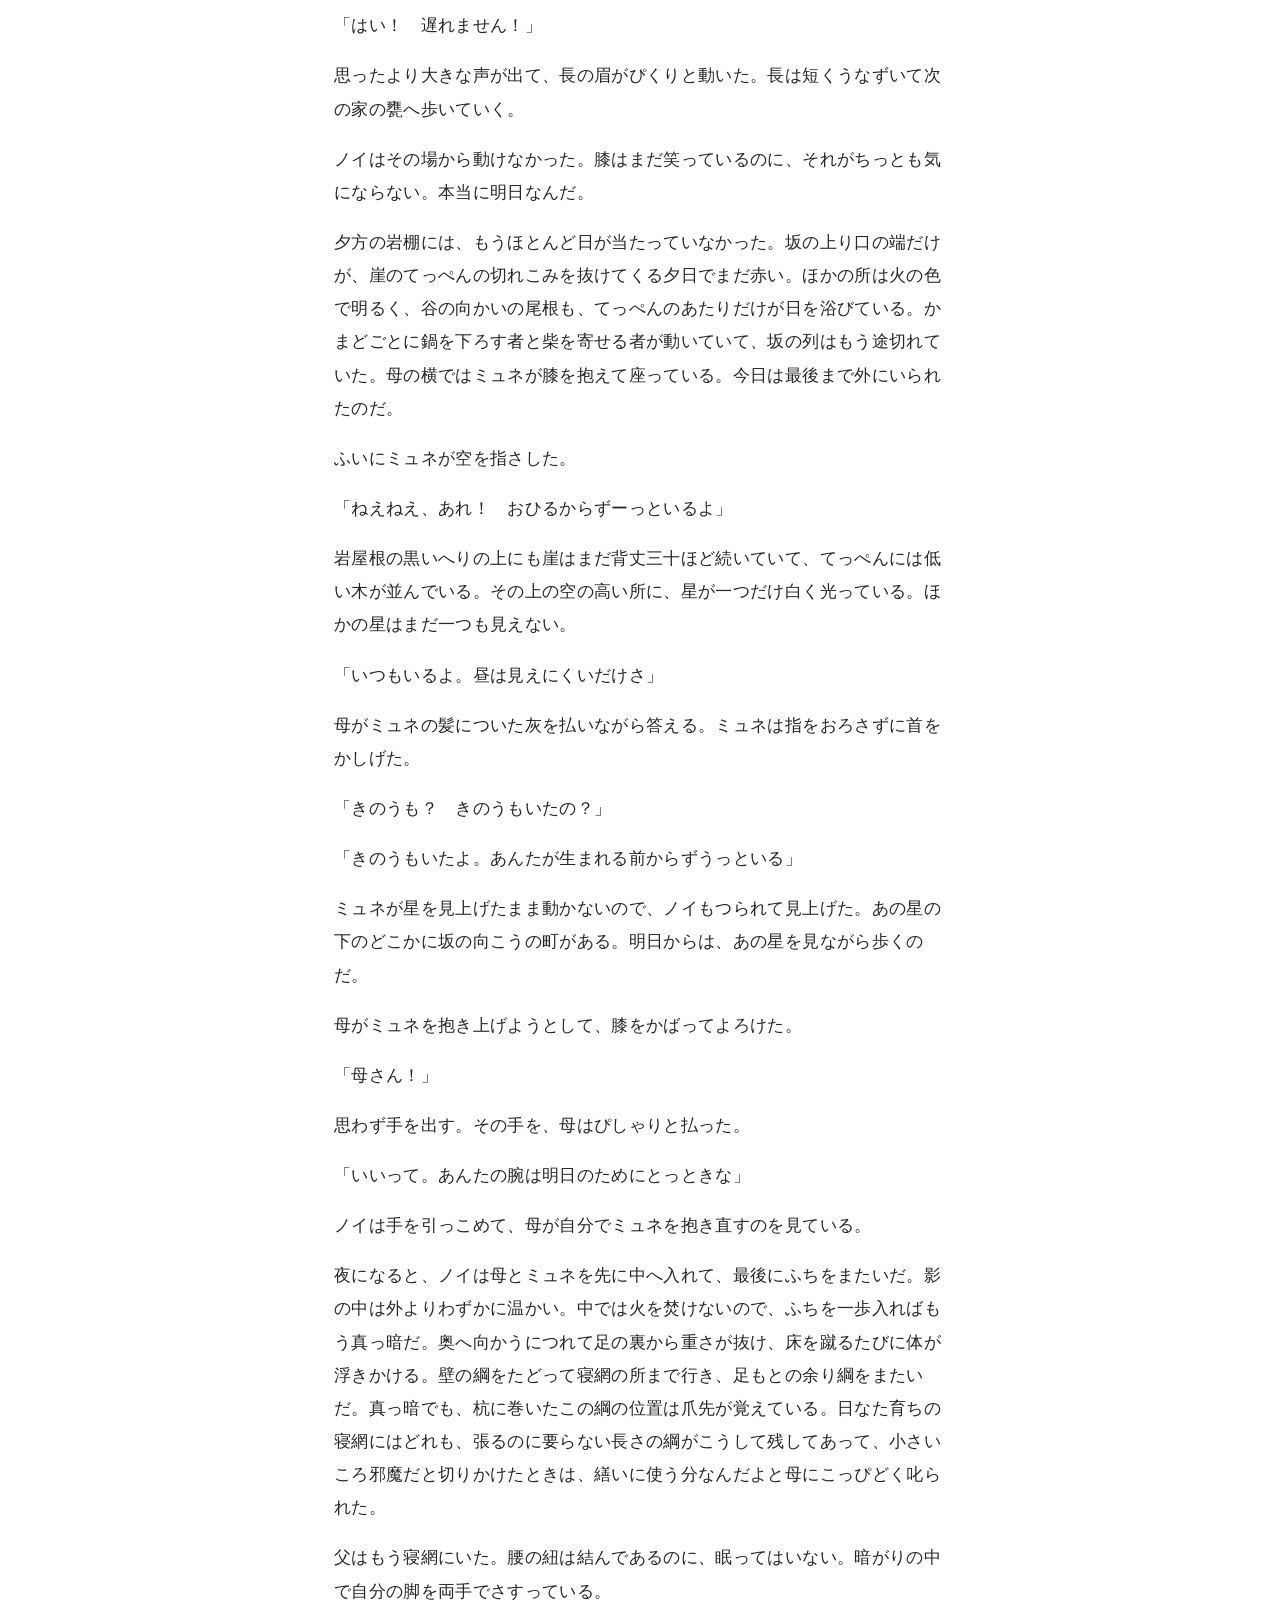
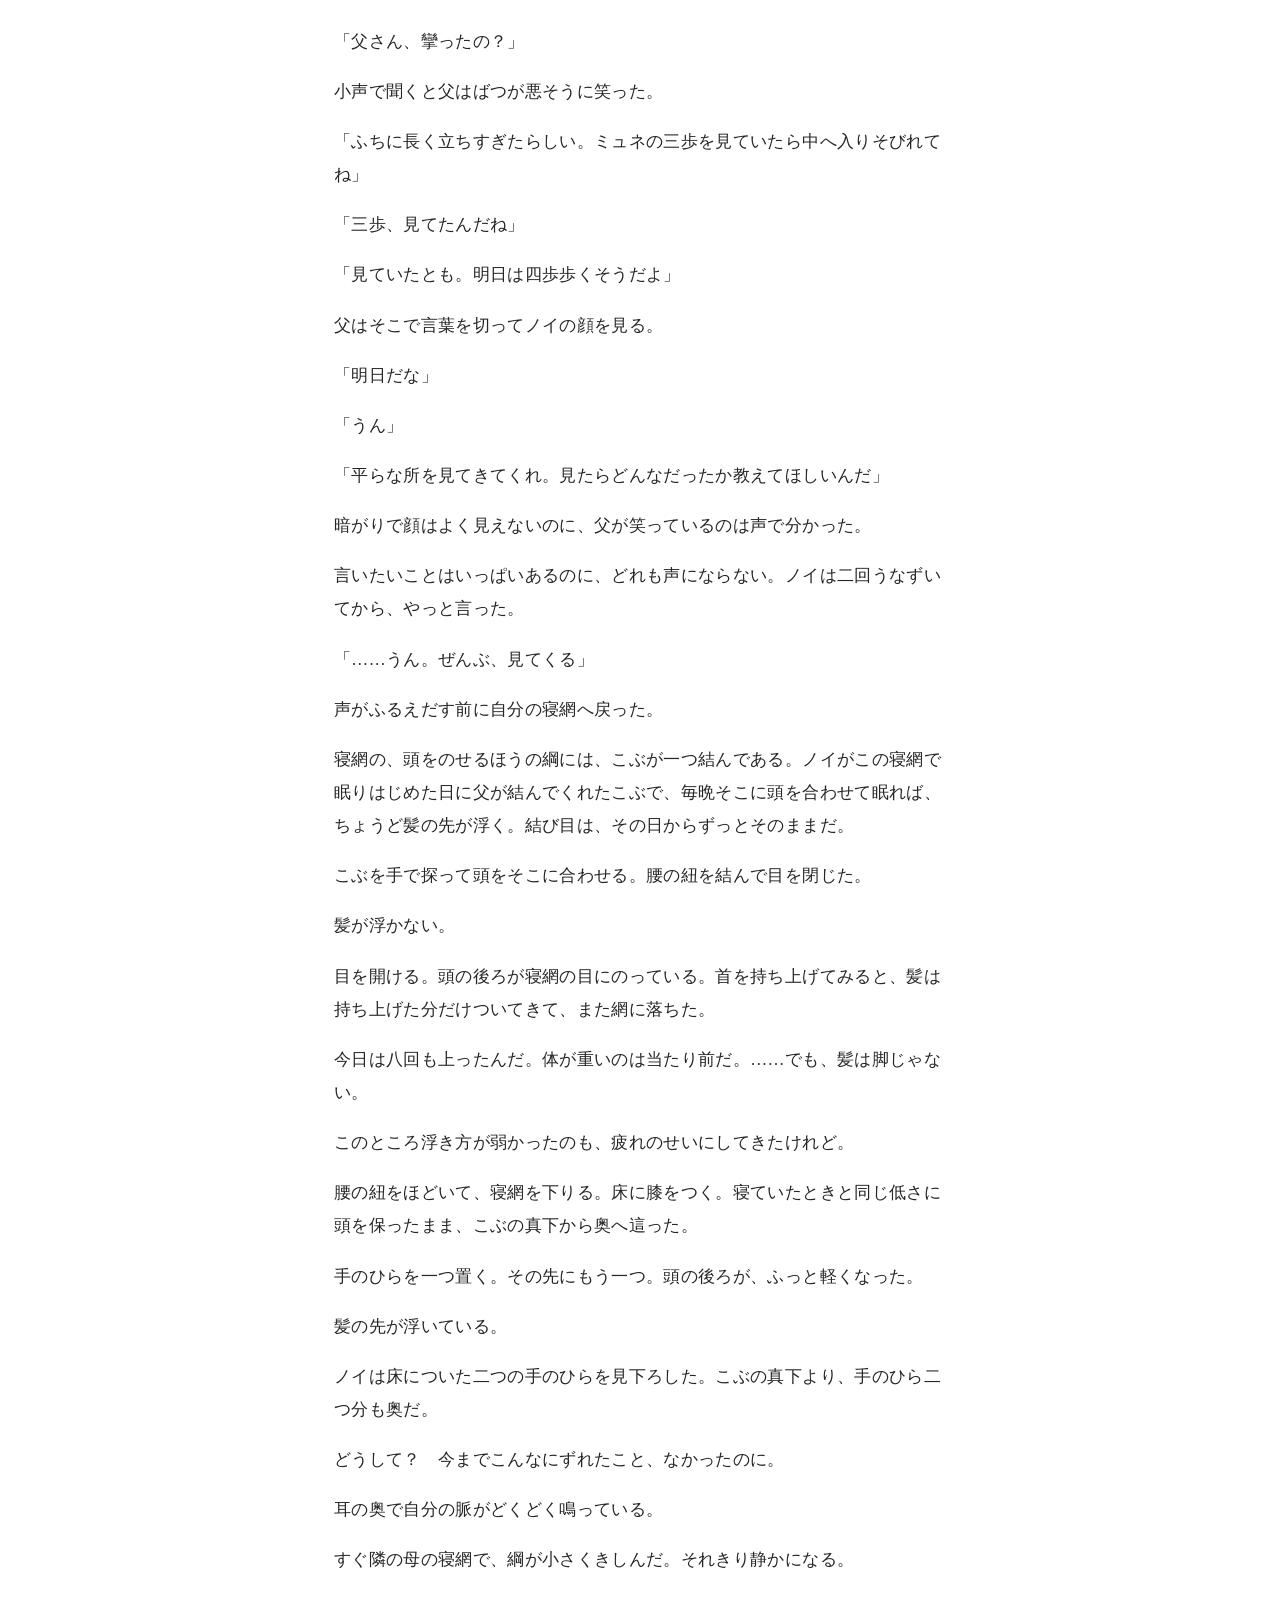
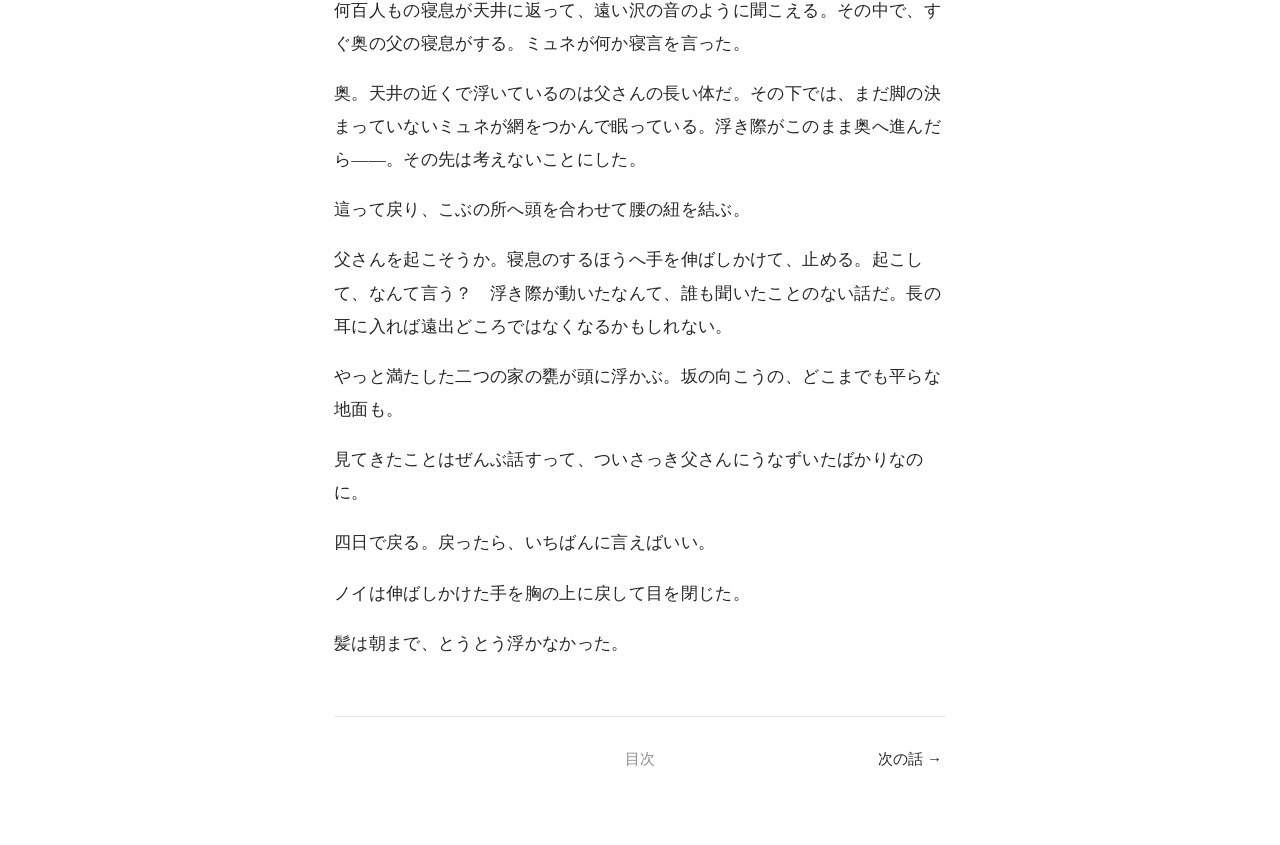
==== commit c9f0f462: "第1〜7話を直した版にする Co-Authored-By: Claude Opus 5.5 <noreply@anthropic.com>" ====
--- a/1.html
+++ b/1.html
@@ -36,7 +36,7 @@
 <p>髪の先が浮いている。</p>
 <p>目を開けるより先に、ノイはその感じで朝を知る。背中と踵は寝網の目に沈んでいるのに、頭のてっぺんから先の髪だけが水の中みたいにふわりと持ち上がっているのだ。頼りなくて、くすぐったい。この感じがノイは嫌いではなかった。</p>
 <p>あと一晩。あと一晩眠ってこの感じで目を覚ませば、ノイは初めて坂の向こうへ行く。そう思っただけで、寝網の中で足の指がもぞもぞ動いた。</p>
-<p>目を開けると、暗がりの中に岩の天井がぼんやり見えた。ノイの町は、崖の中ほどから大きく張り出したこの岩屋根の下に、崖に沿って横に長く広がっている。</p>
+<p>目を開けると暗がりの中に岩の天井がぼんやり見えた。ノイの町は、崖の中ほどから大きく張り出したこの岩屋根の下に、崖に沿って横に長く広がっている。</p>
 <p>頭のほうへ首を反らすと、暗い奥の宙に家族の寝姿が漂っていた。岩屋根の岩は、外へ開いたふちのほうでは薄く、奥へ行くほど厚くなって、厚い岩の下では人も物もすっかり浮いてしまう。町の人はそこを影と呼んでいる。</p>
 <p>奥の寝網は床から天井まで何段にも重ねて張ってあって、そのいちばん手前の列の上のほうで斜めに浮いているのが父の長い体だ。影の中で育った影育ちはみなそうだが、父も腕と脚が細長く、その腕も脚も宙に投げだしたまま、長い足の指だけで寝網の綱をつかんでいる。その下の段ではミュネが網の端をつかんだまま、口を半分開けて丸くなっていた。なんて顔で寝てるんだよ、とノイは声を出さずに笑った。</p>
 <p>ミュネの顔の前には、端切れを縫った人形がぽかりと浮いている。寝ているうちに手から離れて、離れたその場所に止まったままなのだ。頭を奥へ向けて寝ているノイは、寝たまま腕を頭の上へ伸ばすと、ちょうど指の先がそこへ届く。ちょんとつつくと、人形はつつかれた向きへゆっくり流れていって、ミュネの胸にぽふっと当たって止まった。</p>
@@ -52,43 +52,43 @@
 <p>「ええー、まだ星も消えてないってば、母さん」</p>
 <p>ノイが口をとがらせると、母は顎で坂の列を指した。</p>
 <p>「あの人たちは星のあるうちに下りたんだよ。ほら冷めないうちに飲みな」</p>
-<p>ぐいと突き出された椀には湯で溶いた草の粥が入っている。湯気が顔にかかる。両手で包むと、指の先がじわっと温まった。</p>
+<p>ぐいと突き出された椀には湯で溶いた草の粥が入っている。湯気が顔にかかる。両手で包むと指の先がじわっと温まった。</p>
 <p>いつから火を起こしてたんだろう、母さんは。</p>
 <p>聞けばきっと照れて怒る。だから聞かずに、熱いのをがまんして一息に飲みほした。</p>
 <p>母はそれを横目で見ながら、投げ出したほうの膝を手のひらでゆっくりさすっている。若いころは母も担ぎ手だった。膝が坂に耐えなくなって、火の番に回ったのだ。</p>
 <p>「で、今日は何回上るんだい」</p>
 <p>「八回！」</p>
-<p>空の水袋を二つ背負いながら胸を張ると、膝をさする手が止まった。母がこちらを見上げる。</p>
-<p>「八回だって？ いつもの倍じゃないか。明日の朝ちゃんと立てるのかい」</p>
-<p>「立てるよ！ 立てなかったら這ってでも行く！」</p>
+<p>空の水袋を二つ背負いながら胸を張ると、膝をさすっていた母の手がぎゅっと膝をつかんだ。そのまま、こちらを見上げる。</p>
+<p>「八回だって？　いつもの倍じゃないか。明日の朝ちゃんと立てるのかい」</p>
+<p>「立てるよ！　立てなかったら這ってでも行く！」</p>
 <p>「はん、這う担ぎ手なんか長が連れていくもんかね」</p>
 <p>母は笑わなかった。ただ、口の端が片方だけ上がっている。</p>
 <p>明日ノイが初めて加わる遠出の列は、坂を下り、沢に沿って谷を出たずっと先の、坂の向こうの町まで綱の束を担いでいき、塩を背負って帰ってくるまでに四日かかる。十のころから年上の担ぎ手を見送るたびに、いつか自分もと思ってきた道のりだ。</p>
-<p>ただその四日のあいだは、ノイの家と隣の家の水を担ぐ者がいない。ほかの担ぎ手もみな、水を運ぶと決まった家の受け持ちで手一杯だ。だから担ぎ手の長は、出かける前に二つの家の甕を四日分満たしておけと言った。それが列に加わる条件だった。十二日かけて少しずつ満たしてきた甕も、今日でやっと最後になる。</p>
+<p>ただその四日のあいだは、ノイの家と隣の家の水を担ぐ者がいない。ほかの担ぎ手もみな、水を運ぶと決まった家の受け持ちで手一杯だ。だから担ぎ手の長は、出かける前に二つの家の甕を四日分満たしておけと言った。満たせなければ、列には入れてもらえない。十二日かけて少しずつ満たしてきた甕も、今日でやっと最後になる。</p>
 <p>隣の家には日なた育ちがいない。小さいころの昼を外の日なたで過ごした子だけが、太く短い、坂を上れる脚になるのに、隣の子はみな影の中で育った。影で育った体は父のように手足が細長くなって、足の指で綱をつかんで中を自在に渡れるかわりに、外では長く立っていられない。だから隣の水は、ノイが生まれる前から母が担いできた。母の膝が駄目になってからは、その分もノイの受け持ちだ。</p>
-<p>坂を下りるのは速い。急な所には石を並べた段があって、足が勝手に次の段を探して前へ出ていく。谷の底では、沢が石の上を音を立てて流れていた。水汲み場の平たい石に膝をつくと、水は指が痛くなるほど冷たくて、流れに沈めた袋はみるみるふくらんで重くなった。背負って立ち上がると、膝の皿がきしむ。</p>
+<p>坂を下りるのは速い。急な所には石を並べた段があって、足が勝手に次の段を探して前へ出ていく。谷の底では、沢が石の上を音を立てて流れていた。水汲み場の平たい石に膝をつくと、水は指が痛くなるほど冷たくて、流れに沈めた袋はみるみるふくらんで重くなった。背負って立ち上がると膝の皿がきしむ。</p>
 <p>ふう、と息を一つ吐いて、ノイは長い上りを見上げた。</p>
 <p>前を行く男の背中で水袋が一歩ごとに揺れている。男の脚もノイと同じに太くて短い。この坂を上る者は、みなそういう脚をしていた。</p>
 <p>最初の水を甕へ注ぎに中へ入ったとき、向かいの尾根の上から日が出た。低い日は岩屋根の下へまっすぐ差しこんで、甕の列を越え、ふちに沿って横一列に並んだ日なた育ちの寝網を越えていく。どれも頭をのせるほうを奥へ向けたまま、もう空だ。床の杭から天井の岩に打ちこんだ輪へ渡した寝網の綱が、一本ずつ白く光った。光は重なった影育ちの寝網のあいだを細い筋になって抜けていき、その奥で、床から天井まで糸のように細く伸びた何百本もの畑の草が一本ずつ光り、いちばん奥の蔵の壁までが金色に浮かびあがった。光の中で見ると、中は崖に沿って右にも左にも目で追いきれないほど長く続いていて、天井はふちのあたりでは低いのに、奥へ行くほど高くなって、蔵の上ではずっと見上げる高さになる。中の奥まで見えるのは朝のこのわずかなあいだだけで、ノイはこの光が好きだった。</p>
 <p>二回目に下りるとき、上ってきた顔なじみの男が汗を拭きながら声をかけてくる。</p>
-<p>「おう、ノイ！ 明日は遠出だってなあ」</p>
-<p>「うん！ やっとおれも選ばれたんだ！」</p>
+<p>「おう、ノイ！　明日は遠出だってなあ」</p>
+<p>「うん！　やっとおれも選ばれたんだ！」</p>
 <p>声が裏返って、ノイは自分で驚いた。男のほうはにやにやしている。</p>
 <p>「坂の向こうは平らだぞお。どこまで行っても平らだから最初の日は足の置き場に困るぜ」</p>
 <p>がはは、と笑い声を残して男は上っていった。</p>
-<p>平らな地面ってどんなだろう？ 沢は谷の下のほうへ流れていくけれど、その先は谷の壁と向かいの尾根にさえぎられて、坂のどこからも見えない。思い描こうとしてもうまくいかない。生まれてからずっと、坂を上るか下りるかしかしたことがないのだ。それでも足の置き場に困るほど平らな所を思うと足の裏がむずむずしてきて、ノイは足を速めた。</p>
+<p>平らな地面ってどんなだろう？　沢は谷の下のほうへ流れていくけれど、その先は谷の壁と向かいの尾根にさえぎられて、坂のどこからも見えない。思い描こうとしてもうまくいかない。生まれてからずっと、坂を上るか下りるかしかしたことがないのだ。それでも足の置き場に困るほど平らな所を思うと足の裏がむずむずしてきて、ノイは足を速めた。</p>
 <p>四回目の水を注ぐころには日が岩屋根の上まで昇っていた。朝の光の筋はもう消えて、中は外から照り返す光だけでほの暗い。</p>
 <p>甕はふちの内側の、まだ物が床に落ちる所に並べてあって、肩には家ごとの印が刻んである。重い蓋を外して袋の口を傾けると、水は外で注ぐより細く、ゆっくりと甕に落ちていく。はねたしずくが一つ、目の高さまで上がってきた。光をためてふるえながら、ゆっくり甕のほうへ戻っていく。</p>
-<p>落ちてくるのを待ちきれずに指でつつくと、しずくはすっと速くなって、甕の中へ帰っていった。</p>
-<p>五回目は、片方の袋の水を隣の家の甕へ注いだ。</p>
+<p>落ちてくるのを待ちきれずに指でつつくと、しずくはすっと速くなって甕の中へ帰っていった。</p>
+<p>五回目は片方の袋の水を隣の家の甕へ注いだ。</p>
 <p>甕の前では隣の家の娘が待っていて、細い指で蓋を押さえてくれた。注ぎ終えると、小さな布の包みを両手で差し出してくる。</p>
 <p>「あの、これ……遠出のあいだに食べてください。母が、ノイさんの膝が心配だって」</p>
 <p>煮た草を丸めて干した団子が三つ。礼を言われるのには慣れているのに、膝を心配されるのにはまだ慣れない。先に壊れていく物みたいに見られている気がして、ノイはわざと明るく礼を言った。包みを腰にはさんで振り返ると、娘はまだふちの内側に立ったまま、外へは一歩も出てこなかった。</p>
 <p>外へ出ると、かまどの前にミュネがいる。三つになってからのミュネは、昼を外で過ごす外の日と中で過ごす中の日を一日おきにくり返していて、今日は外の日だ。外の日には母のかまどのそばに座って、火の番の手つきを見ているのがミュネの仕事だった。</p>
 <p>ミュネが立ち上がろうとして尻もちをつく。もう一度立って、二歩。そこでまた座りこんだ。それでも泣かない。座ったまま、両手で自分のふくらはぎをぐいぐい押している。</p>
-<p>「ノイ、ノイ、みて！ きょうね、二歩！」</p>
+<p>「ノイ、ノイ、みて！　きょうね、二歩！」</p>
 <p>ぺちぺちと自分の脚を叩いてみせるので、ノイはしゃがんで妹の頭をわしわしなでた。</p>
-<p>「おおっ、二歩か！ この前の外の日は一歩だったもんなあ。すごいぞミュネ！」</p>
+<p>「おおっ、二歩か！　この前の外の日は一歩だったもんなあ。すごいぞミュネ！」</p>
 <p>「えへへー」</p>
 <p>ミュネは鼻をふくらませて、ころころと笑った。</p>
 <p>ふちのすぐ内側には父が立っている。外に長く立つと頭がふらつくので、ふちの岩に片手をつき、細くて長い指で岩のでこぼこをつかんでいた。その目はさっきからミュネばかり見ている。</p>
@@ -104,7 +104,7 @@
 <p>「決めたとおりって……」</p>
 <p>岩をつかむ父の指に力がこもった。</p>
 <p>「僕らはまだ何も決めていないだろう」</p>
-<p>静かな声だった。なのに母の手が止まる。柴を握ったまま火を見ている。ぱちっと火がはぜた。</p>
+<p>静かな声だった。なのに母は、握った柴をくべないまま火を見ている。ぱちっと火がはぜた。</p>
 <p>「……分かってるよ、そんなこと」</p>
 <p>母は火から目を上げない。</p>
 <p>「分かってるならそろそろ――」</p>
@@ -114,14 +114,14 @@
 <p>「お、おれ、甕に入れてくる！」</p>
 <p>ノイは逃げるように中へ入った。二人の低い声はすぐに聞こえなくなる。</p>
 <p>こういうとき何を言えばいいのか、いつも分からない。ミュネの脚はどっちになるんだろう。坂を上る脚になれば昼も一緒にいられるけれど。そうなったら、ミュネもいつか母さんと同じ膝になる。</p>
-<p>そこまで考えて、蓋を閉める手が止まった。</p>
-<p>おれのときはどうだったんだ？ 三つのおれをかまどのそばに座らせると決めた日、母さんはどんな顔をしていたんだろう。父さんは今日みたいにふちの岩をつかんで何か言ったんだろうか。何も覚えていないのに、胸の奥がざわざわして落ち着かない。</p>
+<p>蓋を半分ずらしたまま、ノイは甕の水を見ていた。</p>
+<p>おれのときはどうだったんだ？　三つのおれをかまどのそばに座らせると決めた日、母さんはどんな顔をしていたんだろう。父さんは今日みたいにふちの岩をつかんで何か言ったんだろうか。何ひとつ覚えていないのが、なんだか嫌だった。</p>
 <p>蓋をぎゅっと押さえて振り返ると、かまどのそばでミュネがまた立ち上がって、今度は三歩歩いていた。</p>
 <p>昼どきになって、ノイはやっとかまどの前に腰を下ろした。</p>
-<p>鍋の中で刻んだネブリが煮えている。影の畑で天井まで伸びる草で、町の人はこれを毎日食べる。綱のあいだを足の指で渡って世話をするのは影育ちの仕事だ。ノイの太い足では、一本目の綱にもつかまれない。母の横の籠には、刻む前の青い茎が束ねてあった。腹ぺこだ。一本抜いて、口へ持っていきかけた。</p>
+<p>鍋の中で刻んだネブリが煮えている。影の畑で天井まで伸びる草で、町の人はこれを毎日食べる。綱のあいだを足の指で渡って世話をするのは影育ちの仕事だ。ノイの太い足では、一本目の綱にもつかまれない。母の横の籠には、刻む前の青い茎が束ねてあった。腹ぺこだ。一本抜いて口へ持っていきかけた。</p>
 <p>「こら、生で噛むんじゃないよ。腹をくだして遠出に置いていかれたいのかい」</p>
 <p>母はこっちを見もしない。背中にも目がついてるのか？</p>
-<p>しぶしぶ茎を籠へ戻す。すると母は、鍋の底のいちばんよく煮えた所を椀によそってくれた。</p>
+<p>しぶしぶ茎を籠へ戻す。すると母は鍋の底のいちばんよく煮えた所を椀によそってくれた。</p>
 <p>六回目は水ではなく柴を背負った。坂の脇に生える低い木の枝を鉈で払い、束にして縄をかける。日なたに生えるのはこういう地を這うような硬い木ばかりで、濃い緑の小さな葉をかじっても歯が立たない。食べられる草が育つのは、影の中だけだった。</p>
 <p>柴は水より軽い。そのかわりかさばって風を受けるので、背中の上で右へ左へ振られる。二つの家のかまどの脇には、この何日かで運んできた柴がもう山になっていた。そのてっぺんに今日の束を載せると、母が顔を上げた。</p>
 <p>「なんだいこりゃ。積みすぎだよ……四日で燃やしきれるもんかね」</p>
@@ -131,24 +131,23 @@
 <p>三つのときから毎日かまどのそばに座らされて、そのあいだに脚の形が決まったのだと聞いている。そのころのことは何も覚えていない。気がついたときにはもうこの坂を上る脚になっていて、ほかの脚にはなれなかった。</p>
 <p>ほかの脚がよかったなんて、思ったこともない。この脚だから明日は坂の向こうへ行けるんじゃないか。ただ、母さんがなぜ日なたを選んだのかは、一度も聞いたことがなかった。</p>
 <p>八回目に担いできた水を注ぎ終えたときには、日はもう崖の向こうへ傾いていた。</p>
-<p>杖の音がこつこつと近づいてくる。担ぎ手の長が甕を見にきたのだ。白い髪を後ろで縛った大きな女で、片脚をまっすぐ伸ばしたまま歩く。長は甕の蓋を一つずつ開けて中をのぞき、隣の家の甕も同じようにのぞいた。</p>
-<p>ノイは息を止めていた。</p>
+<p>杖の音がこつこつと近づいてくる。担ぎ手の長が甕を見にきたのだ。白い髪を後ろで縛った大きな女で、片脚をまっすぐ伸ばしたまま歩く。長は甕の蓋を一つずつ開けて中をのぞき、隣の家の甕も同じようにのぞいた。そのあいだノイは、長の手ばかり見ていた。</p>
 <p>最後の蓋に長の拳がこつんと落ちる。</p>
 <p>「満ちてる」</p>
 <p>そこで初めて、長がノイを見た。</p>
 <p>「夜明けに坂の下。遅れたら置いていく」</p>
-<p>「はい！ 遅れません！」</p>
-<p>思ったより大きな声が出て、長の眉がぴくりと動いた。長は短くうなずき、次の家の甕へ歩いていく。</p>
+<p>「はい！　遅れません！」</p>
+<p>思ったより大きな声が出て、長の眉がぴくりと動いた。長は短くうなずいて次の家の甕へ歩いていく。</p>
 <p>ノイはその場から動けなかった。膝はまだ笑っているのに、それがちっとも気にならない。本当に明日なんだ。</p>
 <p>夕方の岩棚には、もうほとんど日が当たっていなかった。坂の上り口の端だけが、崖のてっぺんの切れこみを抜けてくる夕日でまだ赤い。ほかの所は火の色で明るく、谷の向かいの尾根も、てっぺんのあたりだけが日を浴びている。かまどごとに鍋を下ろす者と柴を寄せる者が動いていて、坂の列はもう途切れていた。母の横ではミュネが膝を抱えて座っている。今日は最後まで外にいられたのだ。</p>
 <p>ふいにミュネが空を指さした。</p>
-<p>「ねえねえ、あれ！ おひるからずーっといるよ」</p>
+<p>「ねえねえ、あれ！　おひるからずーっといるよ」</p>
 <p>岩屋根の黒いへりの上にも崖はまだ背丈三十ほど続いていて、てっぺんには低い木が並んでいる。その上の空の高い所に、星が一つだけ白く光っている。ほかの星はまだ一つも見えない。</p>
 <p>「いつもいるよ。昼は見えにくいだけさ」</p>
 <p>母がミュネの髪についた灰を払いながら答える。ミュネは指をおろさずに首をかしげた。</p>
-<p>「きのうも？ きのうもいたの？」</p>
+<p>「きのうも？　きのうもいたの？」</p>
 <p>「きのうもいたよ。あんたが生まれる前からずうっといる」</p>
-<p>ミュネが星を見上げたまま動かないので、ノイもつられて見上げた。あの星の下のどこかに坂の向こうの町がある。明日からは、あの星を見ながら歩くのだ。思わず大きく息を吸いこんでいた。</p>
+<p>ミュネが星を見上げたまま動かないので、ノイもつられて見上げた。あの星の下のどこかに坂の向こうの町がある。明日からは、あの星を見ながら歩くのだ。</p>
 <p>母がミュネを抱き上げようとして、膝をかばってよろけた。</p>
 <p>「母さん！」</p>
 <p>思わず手を出す。その手を、母はぴしゃりと払った。</p>
@@ -157,46 +156,39 @@
 <p>夜になると、ノイは母とミュネを先に中へ入れて、最後にふちをまたいだ。影の中は外よりわずかに温かい。中では火を焚けないので、ふちを一歩入ればもう真っ暗だ。奥へ向かうにつれて足の裏から重さが抜け、床を蹴るたびに体が浮きかける。壁の綱をたどって寝網の所まで行き、足もとの余り綱をまたいだ。真っ暗でも、杭に巻いたこの綱の位置は爪先が覚えている。日なた育ちの寝網にはどれも、張るのに要らない長さの綱がこうして残してあって、小さいころ邪魔だと切りかけたときは、繕いに使う分なんだよと母にこっぴどく叱られた。</p>
 <p>父はもう寝網にいた。腰の紐は結んであるのに、眠ってはいない。暗がりの中で自分の脚を両手でさすっている。</p>
 <p>「父さん、攣ったの？」</p>
-<p>小声で聞くと、父はばつが悪そうに笑った。</p>
+<p>小声で聞くと父はばつが悪そうに笑った。</p>
 <p>「ふちに長く立ちすぎたらしい。ミュネの三歩を見ていたら中へ入りそびれてね」</p>
 <p>「三歩、見てたんだね」</p>
 <p>「見ていたとも。明日は四歩歩くそうだよ」</p>
-<p>父はそこで言葉を切って、ノイの顔を見る。</p>
+<p>父はそこで言葉を切ってノイの顔を見る。</p>
 <p>「明日だな」</p>
 <p>「うん」</p>
 <p>「平らな所を見てきてくれ。見たらどんなだったか教えてほしいんだ」</p>
 <p>暗がりで顔はよく見えないのに、父が笑っているのは声で分かった。</p>
-<p>のどの奥が熱くなって声が出ない。ノイは二回うなずいてから、やっと言った。</p>
+<p>言いたいことはいっぱいあるのに、どれも声にならない。ノイは二回うなずいてから、やっと言った。</p>
 <p>「……うん。ぜんぶ、見てくる」</p>
-<p>声がふるえだす前に、自分の寝網へ戻った。</p>
+<p>声がふるえだす前に自分の寝網へ戻った。</p>
 <p>寝網の、頭をのせるほうの綱には、こぶが一つ結んである。ノイがこの寝網で眠りはじめた日に父が結んでくれたこぶで、毎晩そこに頭を合わせて眠れば、ちょうど髪の先が浮く。結び目は、その日からずっとそのままだ。</p>
-<p>こぶを手で探り、頭をそこに合わせる。腰の紐を結んで目を閉じた。</p>
+<p>こぶを手で探って頭をそこに合わせる。腰の紐を結んで目を閉じた。</p>
 <p>髪が浮かない。</p>
-<p>目を開ける。</p>
-<p>頭の後ろが寝網の目にのっている。首を持ち上げてみると、髪は持ち上げた分だけついてきて、また網に落ちた。</p>
-<p>今日は八回も上ったんだ。体が重いのは当たり前だ。</p>
-<p>……でも、髪は脚じゃない。</p>
+<p>目を開ける。頭の後ろが寝網の目にのっている。首を持ち上げてみると、髪は持ち上げた分だけついてきて、また網に落ちた。</p>
+<p>今日は八回も上ったんだ。体が重いのは当たり前だ。……でも、髪は脚じゃない。</p>
 <p>このところ浮き方が弱かったのも、疲れのせいにしてきたけれど。</p>
-<p>腰の紐をほどく。</p>
-<p>寝網を下りて、床に膝をつく。寝ていたときと同じ低さに頭を保ったまま、こぶの真下から奥へ這った。</p>
-<p>手のひらを一つ置く。その先に、もう一つ。</p>
-<p>頭の後ろが、ふっと軽くなった。</p>
+<p>腰の紐をほどいて、寝網を下りる。床に膝をつく。寝ていたときと同じ低さに頭を保ったまま、こぶの真下から奥へ這った。</p>
+<p>手のひらを一つ置く。その先にもう一つ。頭の後ろが、ふっと軽くなった。</p>
 <p>髪の先が浮いている。</p>
 <p>ノイは床についた二つの手のひらを見下ろした。こぶの真下より、手のひら二つ分も奥だ。</p>
-<p>どうして？ 今までこんなにずれたこと、なかったのに。</p>
+<p>どうして？　今までこんなにずれたこと、なかったのに。</p>
 <p>耳の奥で自分の脈がどくどく鳴っている。</p>
 <p>すぐ隣の母の寝網で、綱が小さくきしんだ。それきり静かになる。</p>
 <p>何百人もの寝息が天井に返って、遠い沢の音のように聞こえる。その中で、すぐ奥の父の寝息がする。ミュネが何か寝言を言った。</p>
-<p>奥。</p>
-<p>天井の近くで浮いているのは父さんの長い体だ。その下では、まだ脚の決まっていないミュネが網をつかんで眠っている。浮き際がこのまま奥へ進んだら――。</p>
-<p>その先は考えないことにした。</p>
+<p>奥。天井の近くで浮いているのは父さんの長い体だ。その下では、まだ脚の決まっていないミュネが網をつかんで眠っている。浮き際がこのまま奥へ進んだら――。その先は考えないことにした。</p>
 <p>這って戻り、こぶの所へ頭を合わせて腰の紐を結ぶ。</p>
-<p>父さんを起こそうか。</p>
-<p>寝息のするほうへ手を伸ばしかけて、止める。起こして、なんて言う？ 浮き際が動いたなんて、誰も聞いたことのない話だ。長の耳に入れば遠出どころではなくなるかもしれない。</p>
+<p>父さんを起こそうか。寝息のするほうへ手を伸ばしかけて、止める。起こして、なんて言う？　浮き際が動いたなんて、誰も聞いたことのない話だ。長の耳に入れば遠出どころではなくなるかもしれない。</p>
 <p>やっと満たした二つの家の甕が頭に浮かぶ。坂の向こうの、どこまでも平らな地面も。</p>
-<p>見てきたことはぜんぶ話すって、ついさっき約束したばかりなのに。</p>
+<p>見てきたことはぜんぶ話すって、ついさっき父さんにうなずいたばかりなのに。</p>
 <p>四日で戻る。戻ったら、いちばんに言えばいい。</p>
-<p>ノイは伸ばしかけた手を胸の上に戻して、目を閉じた。</p>
+<p>ノイは伸ばしかけた手を胸の上に戻して目を閉じた。</p>
 <p>髪は朝まで、とうとう浮かなかった。</p>
 </article>
 <nav class="pager">
